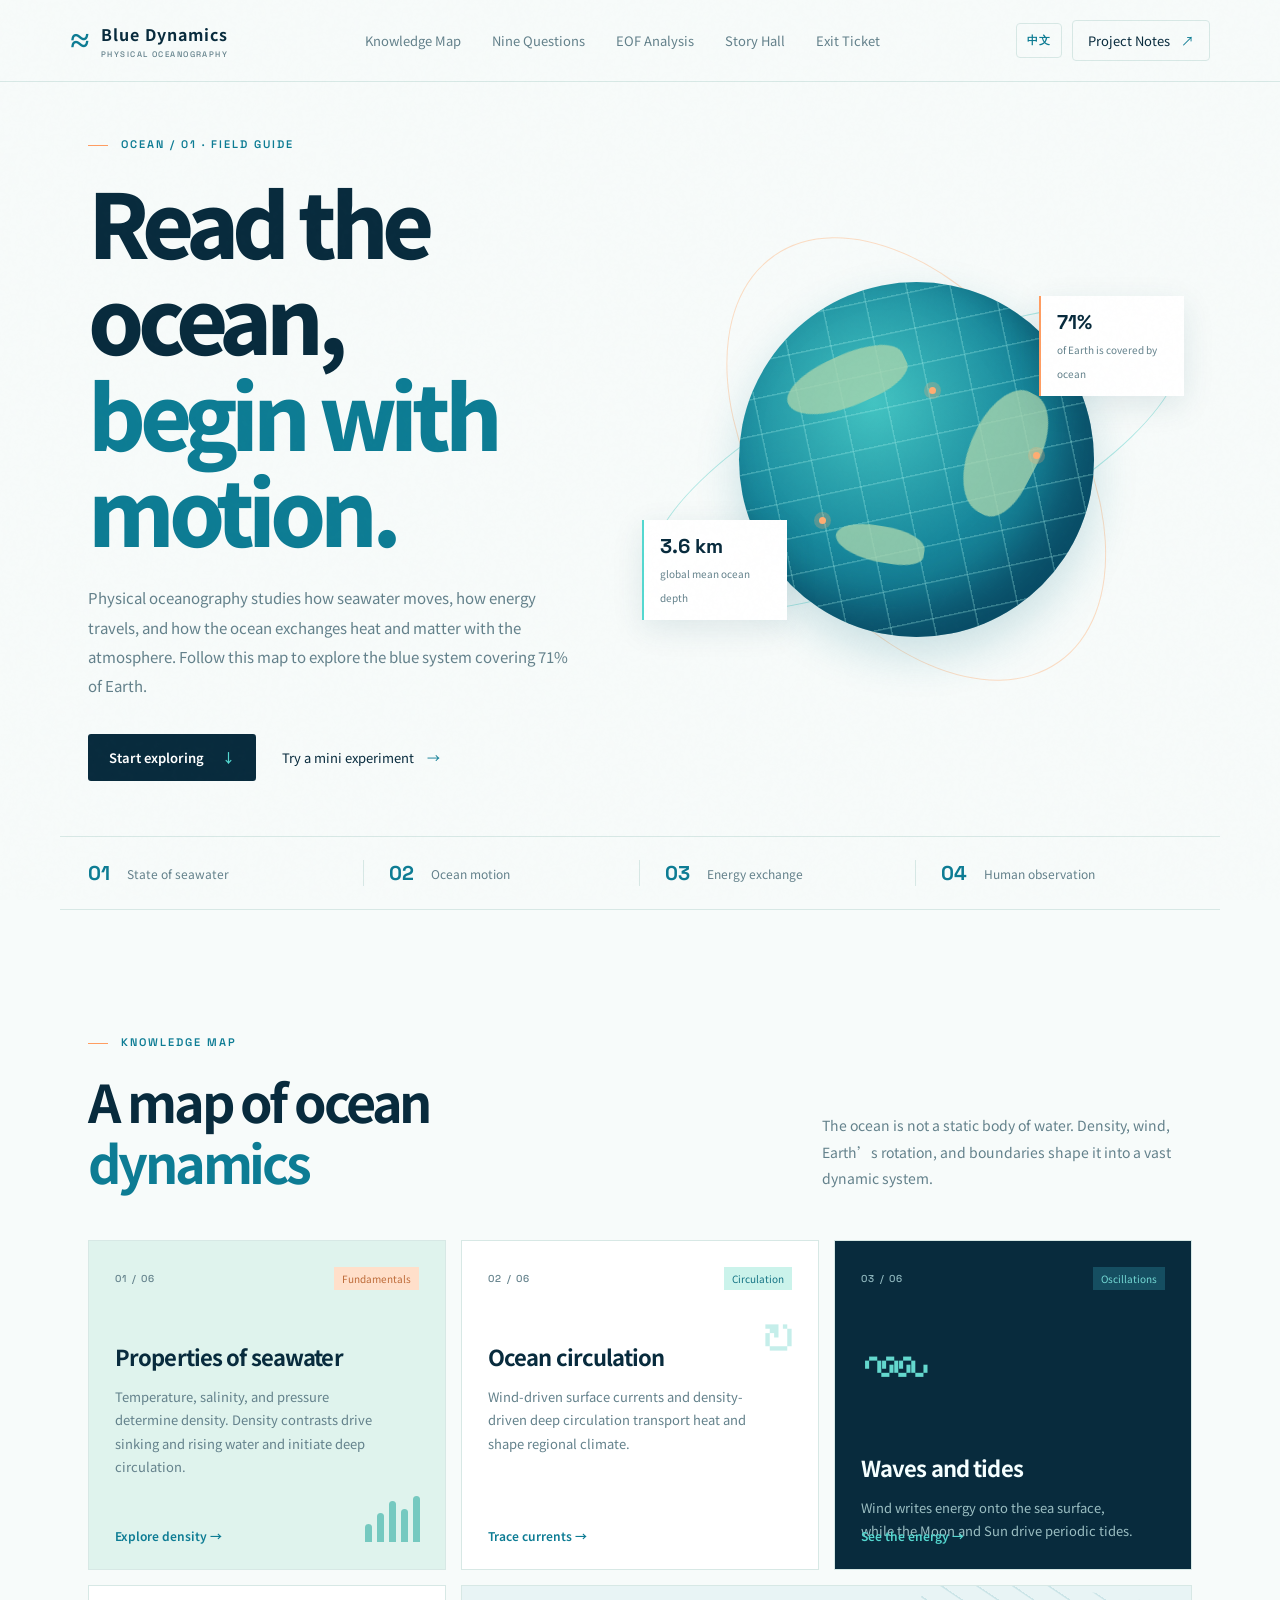
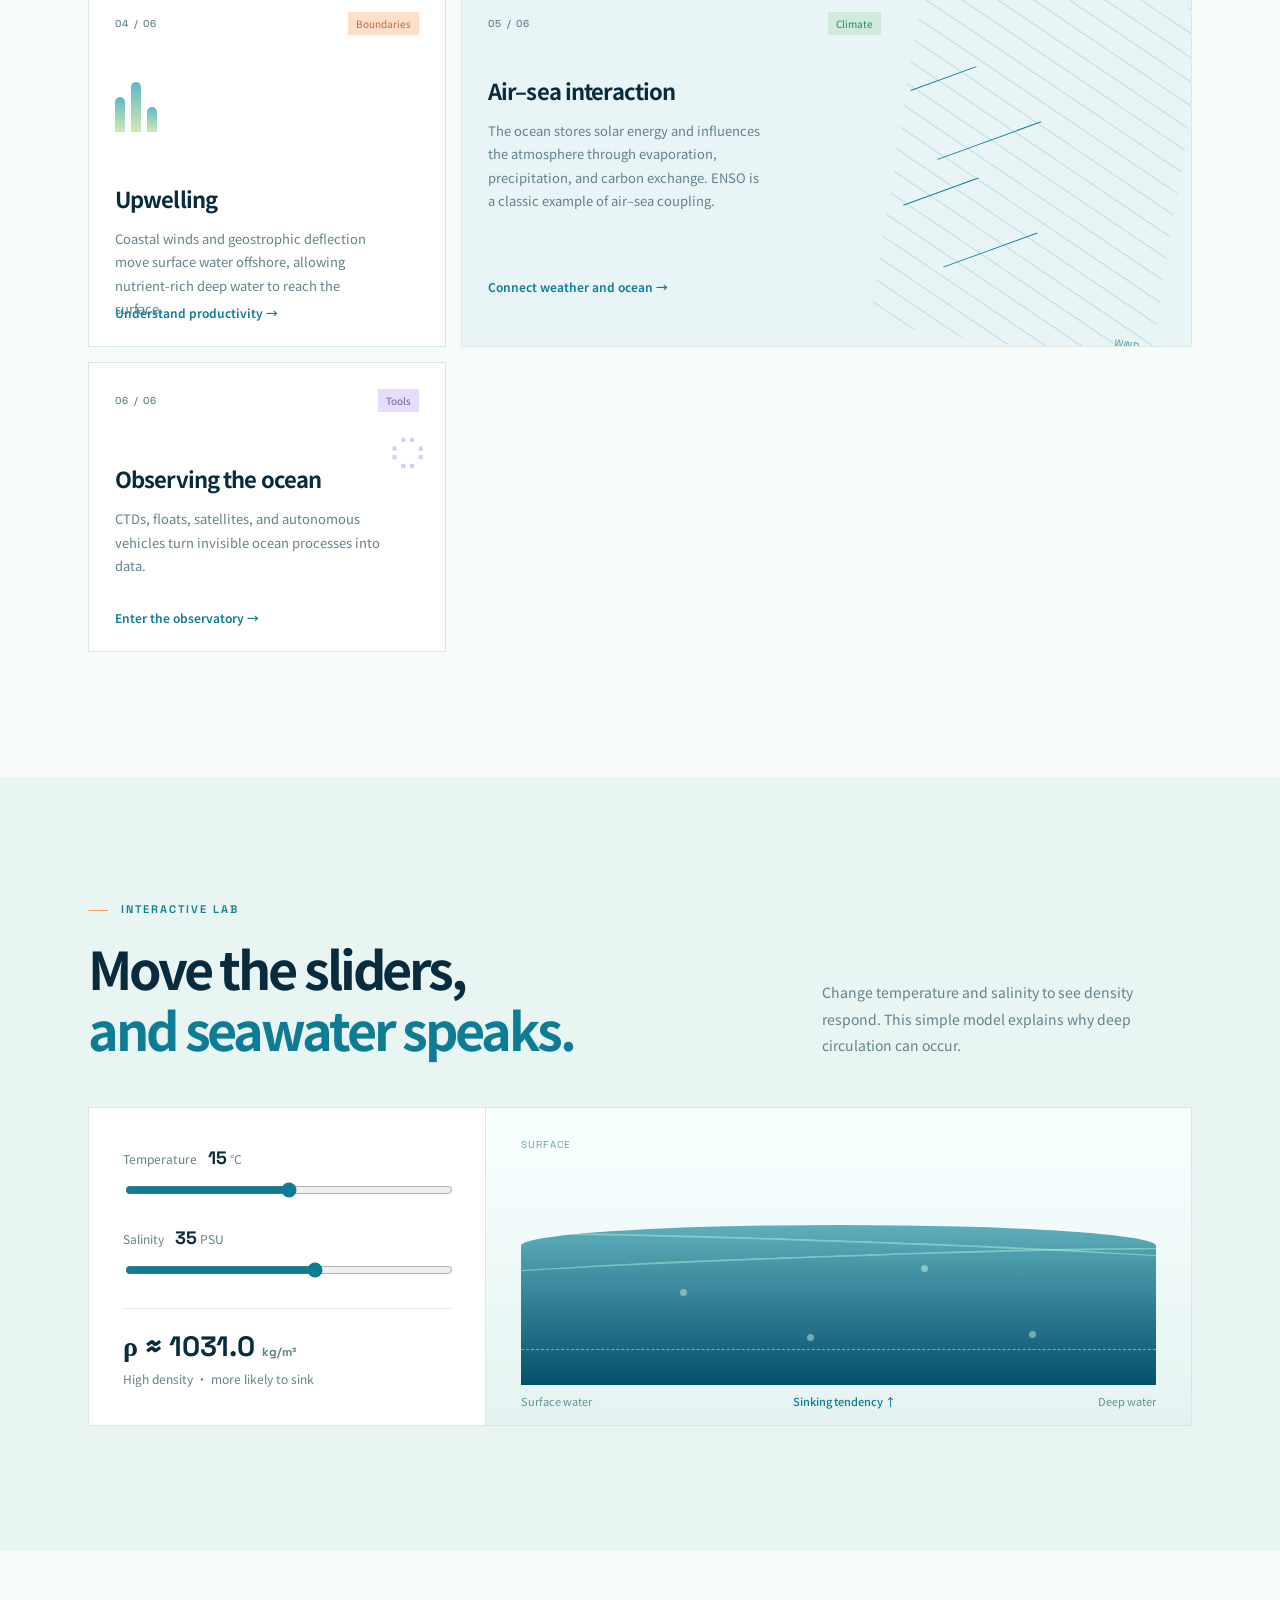
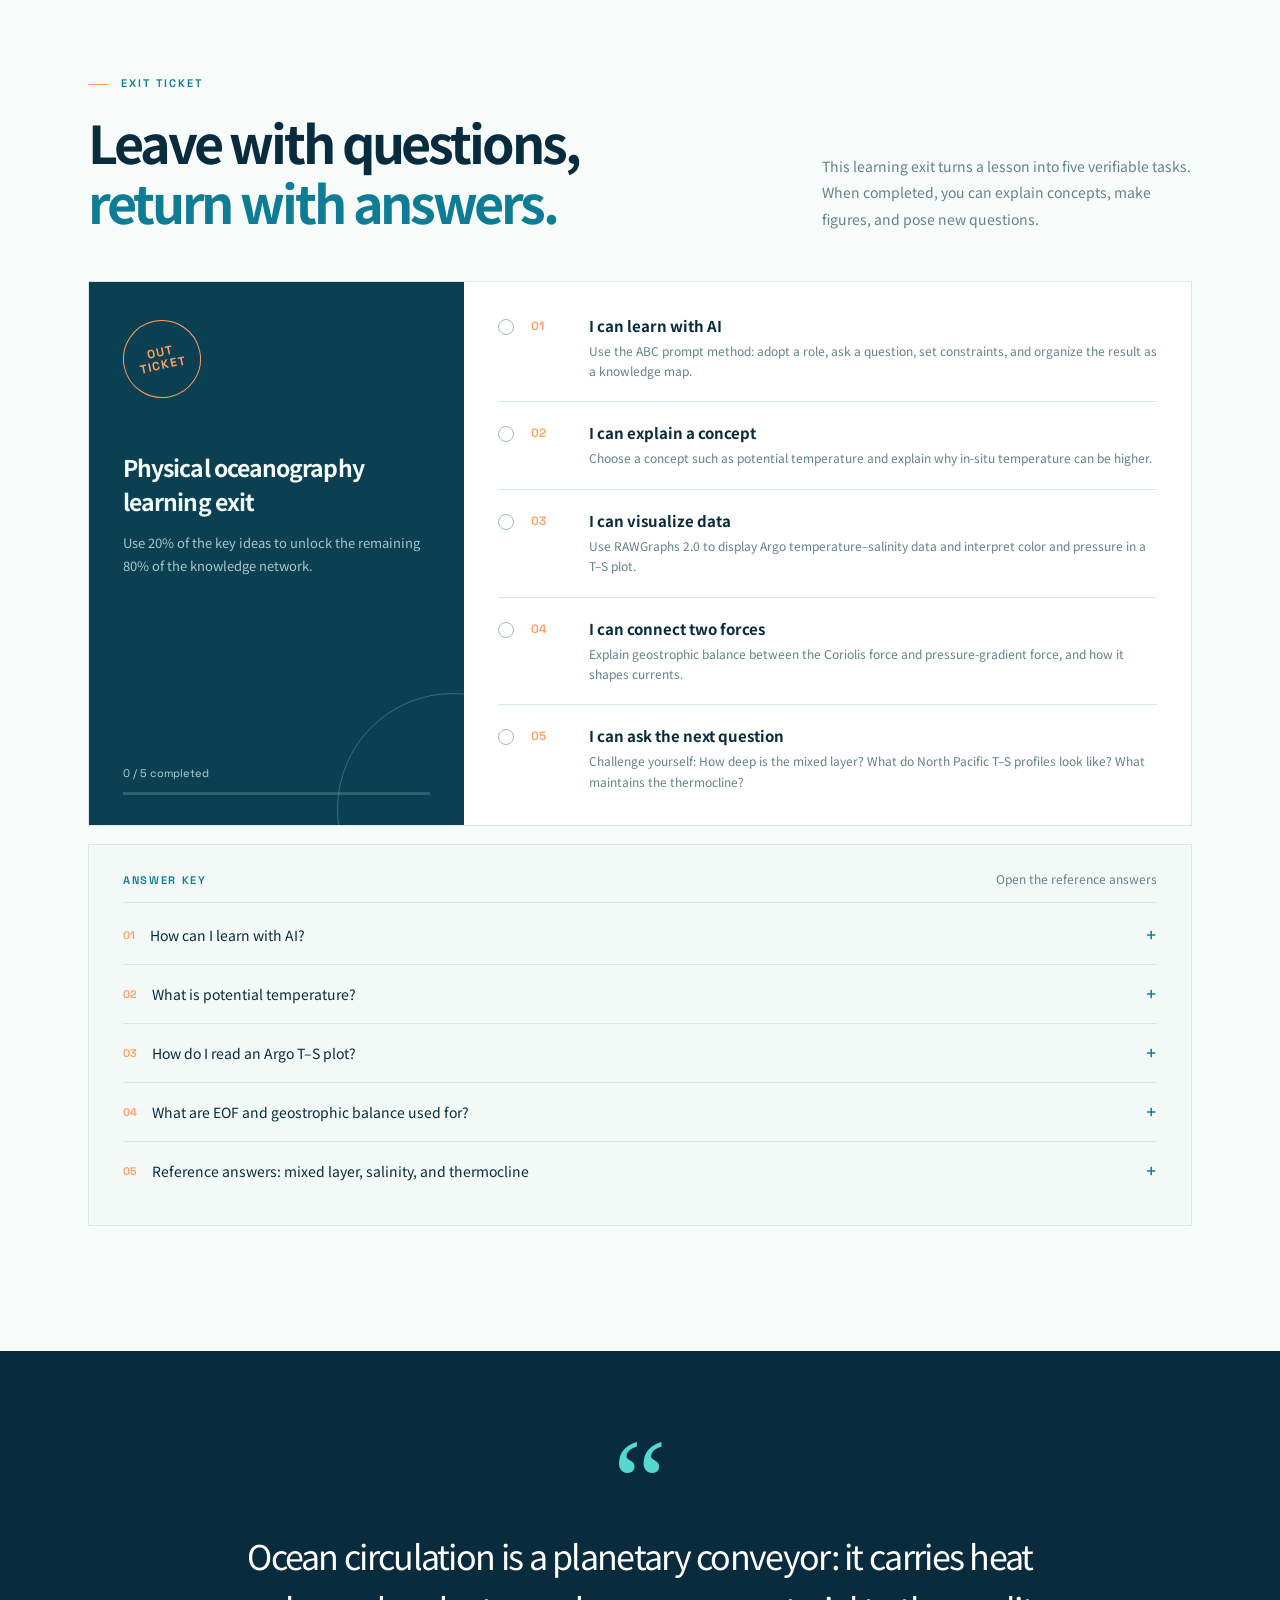
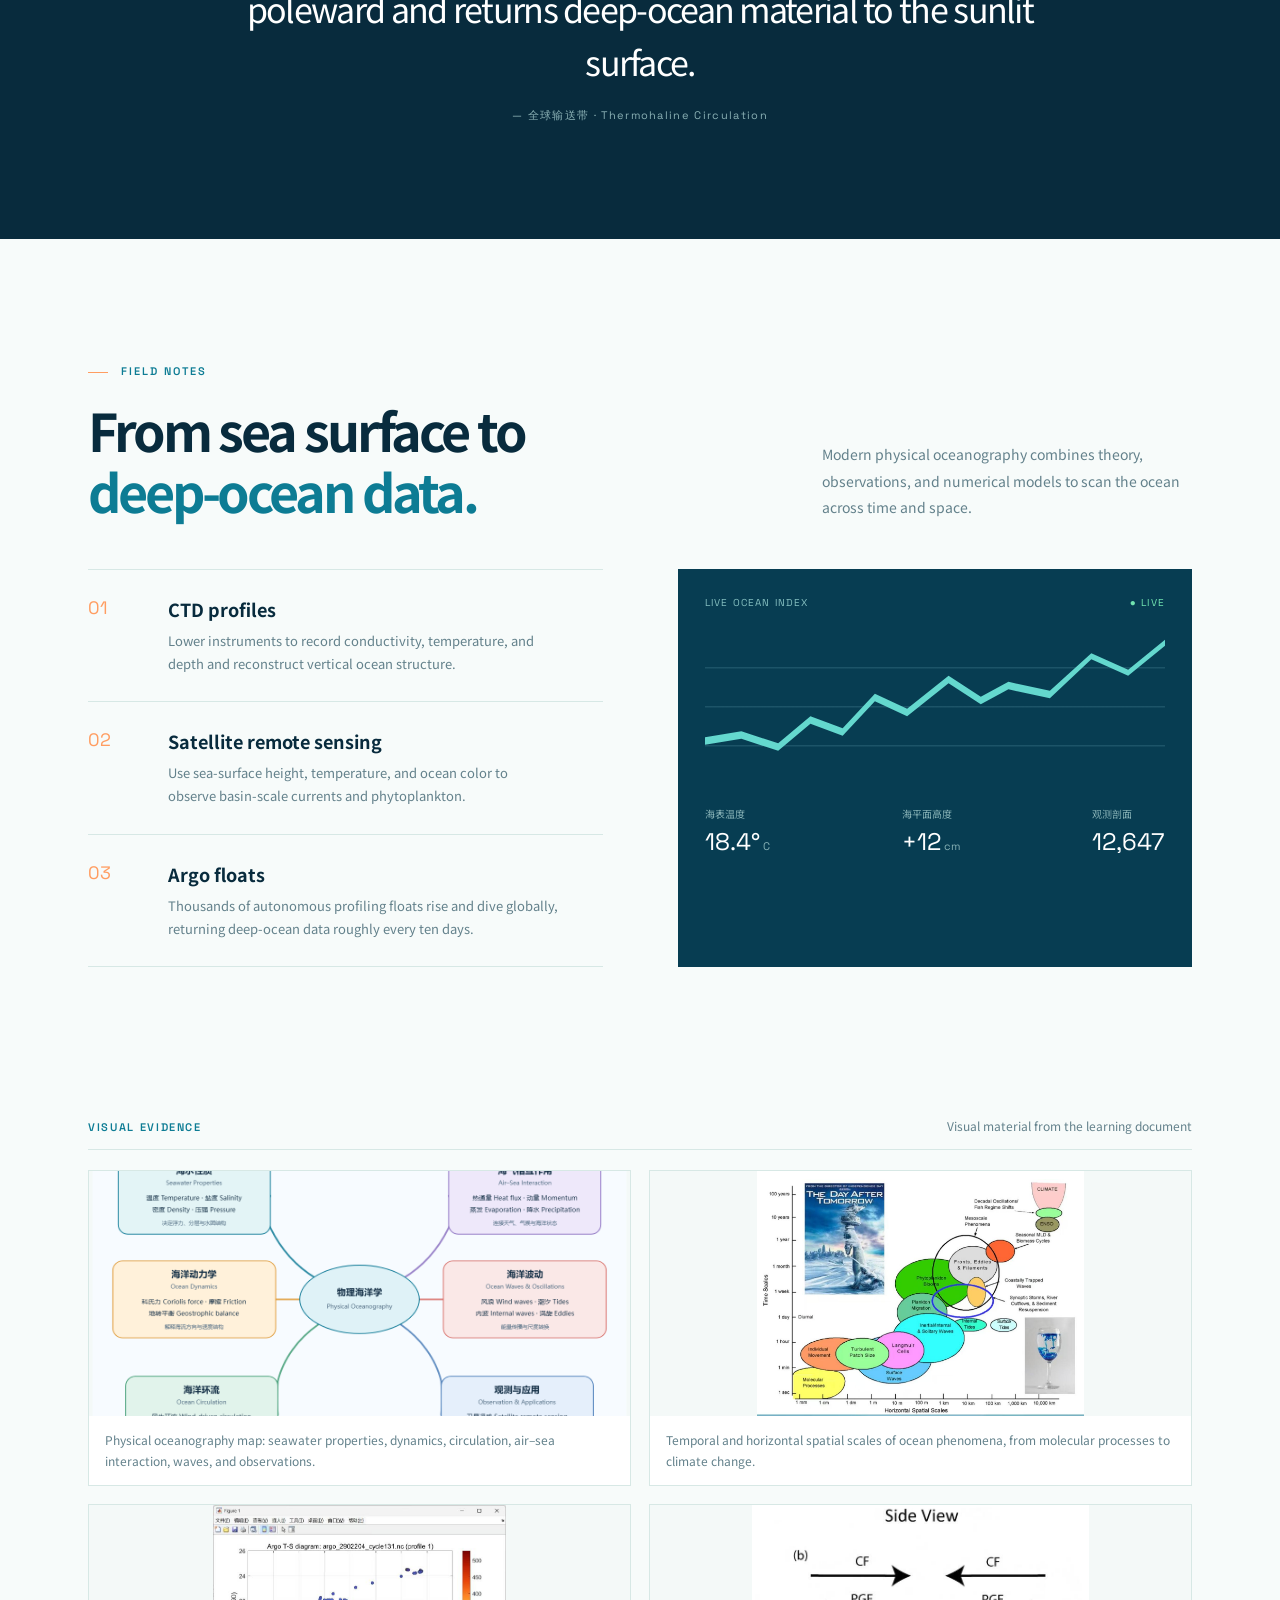
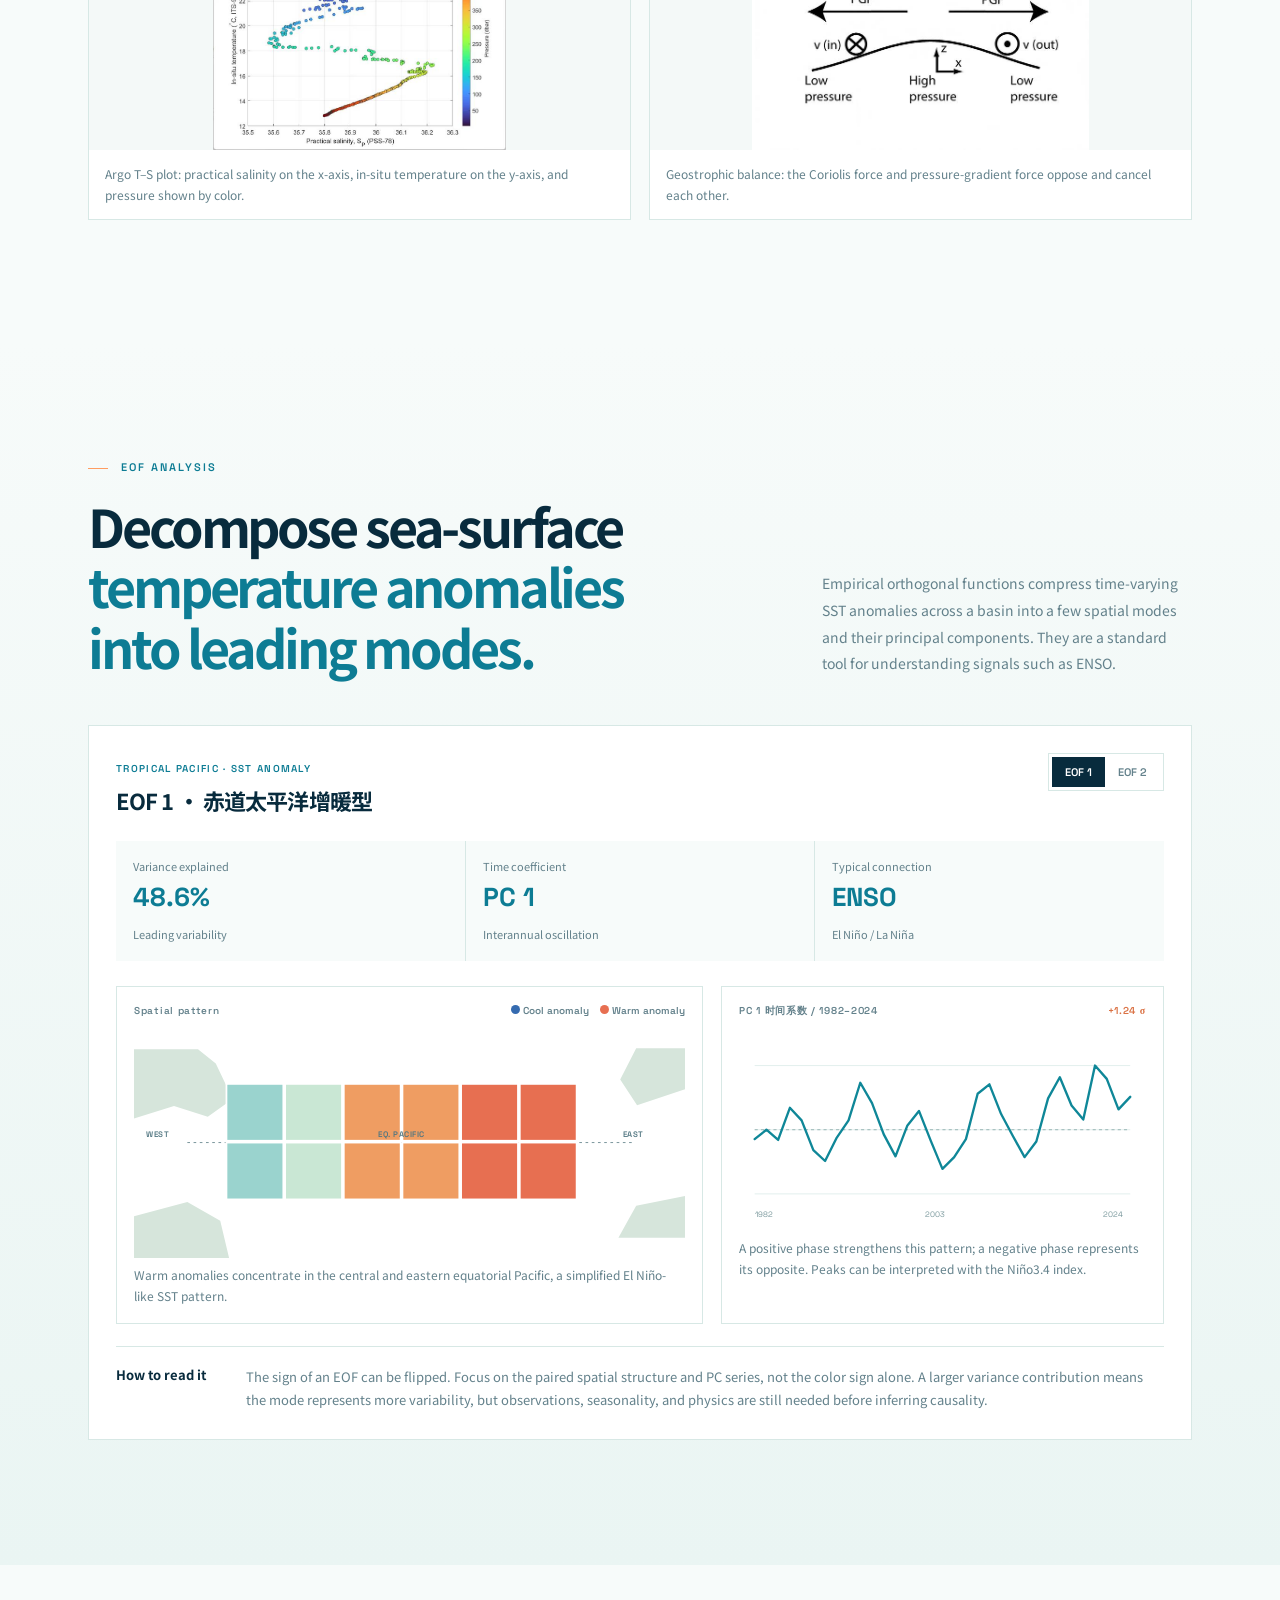
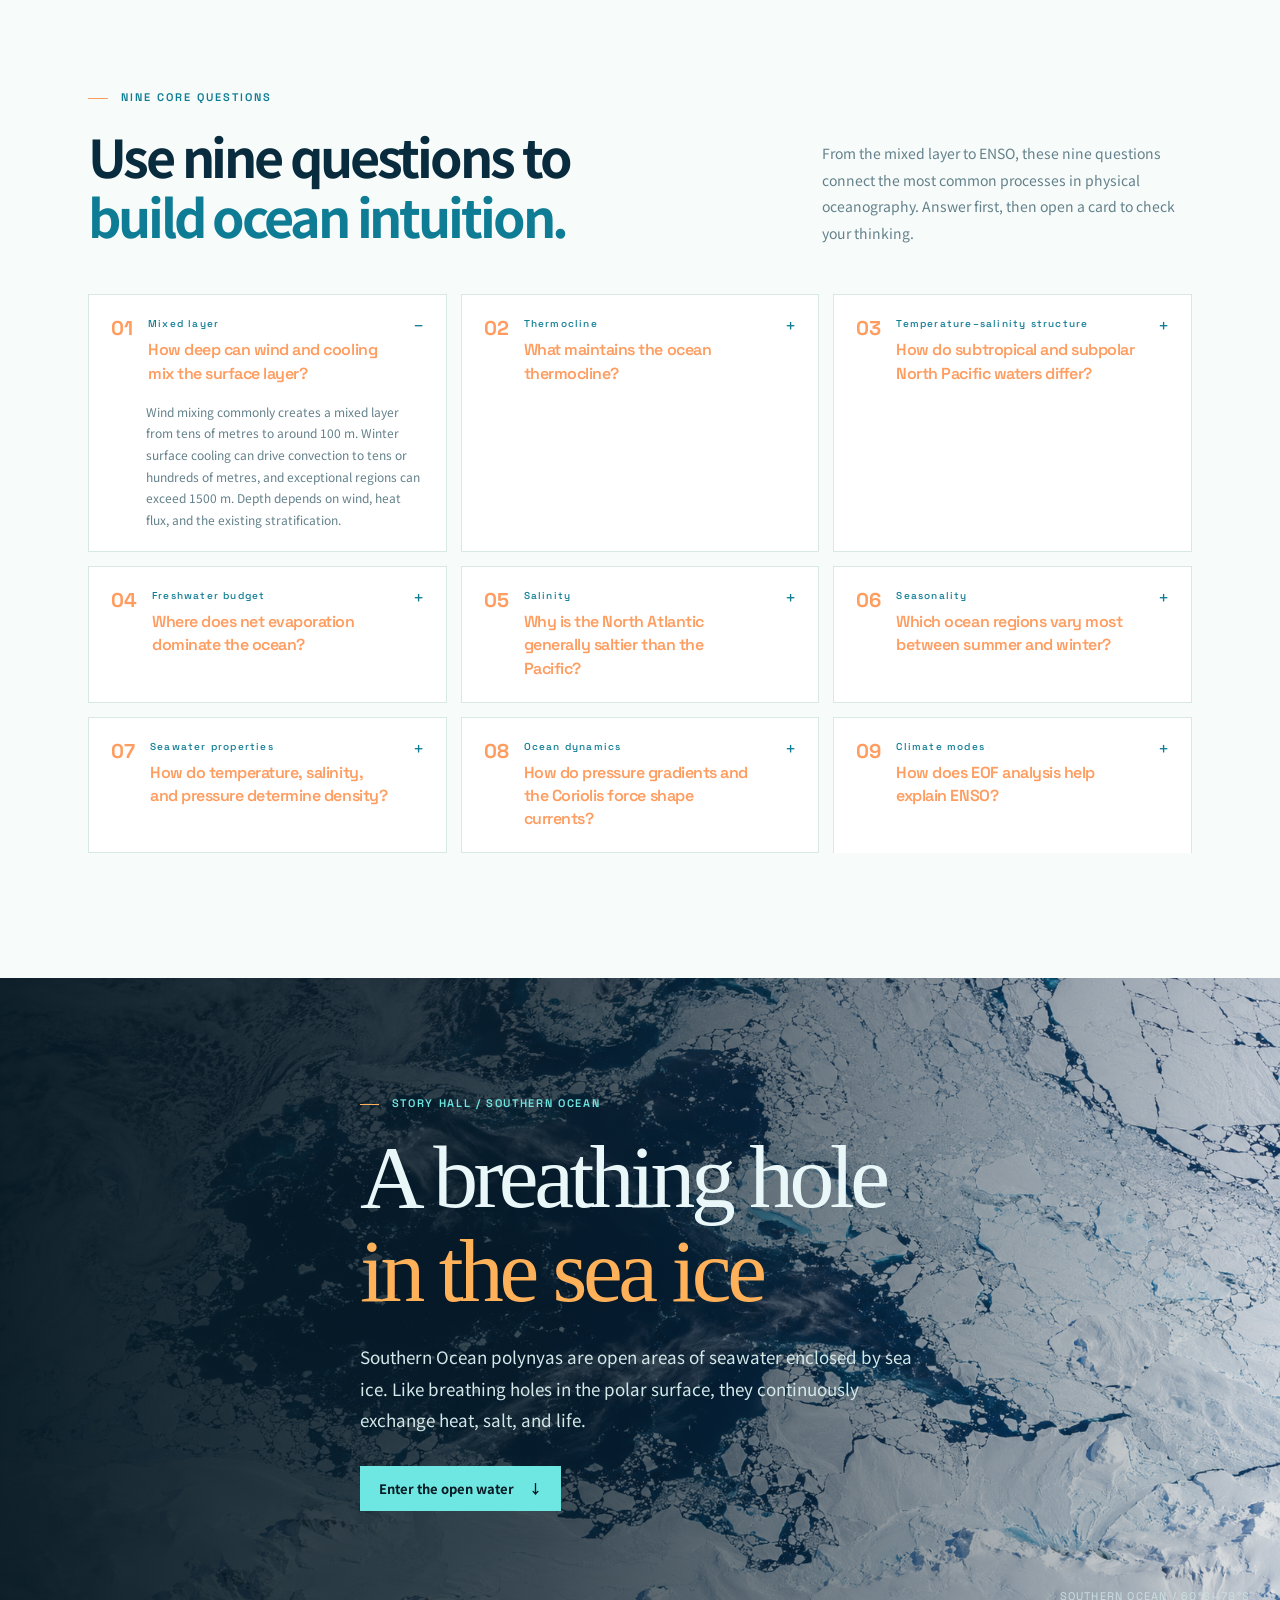
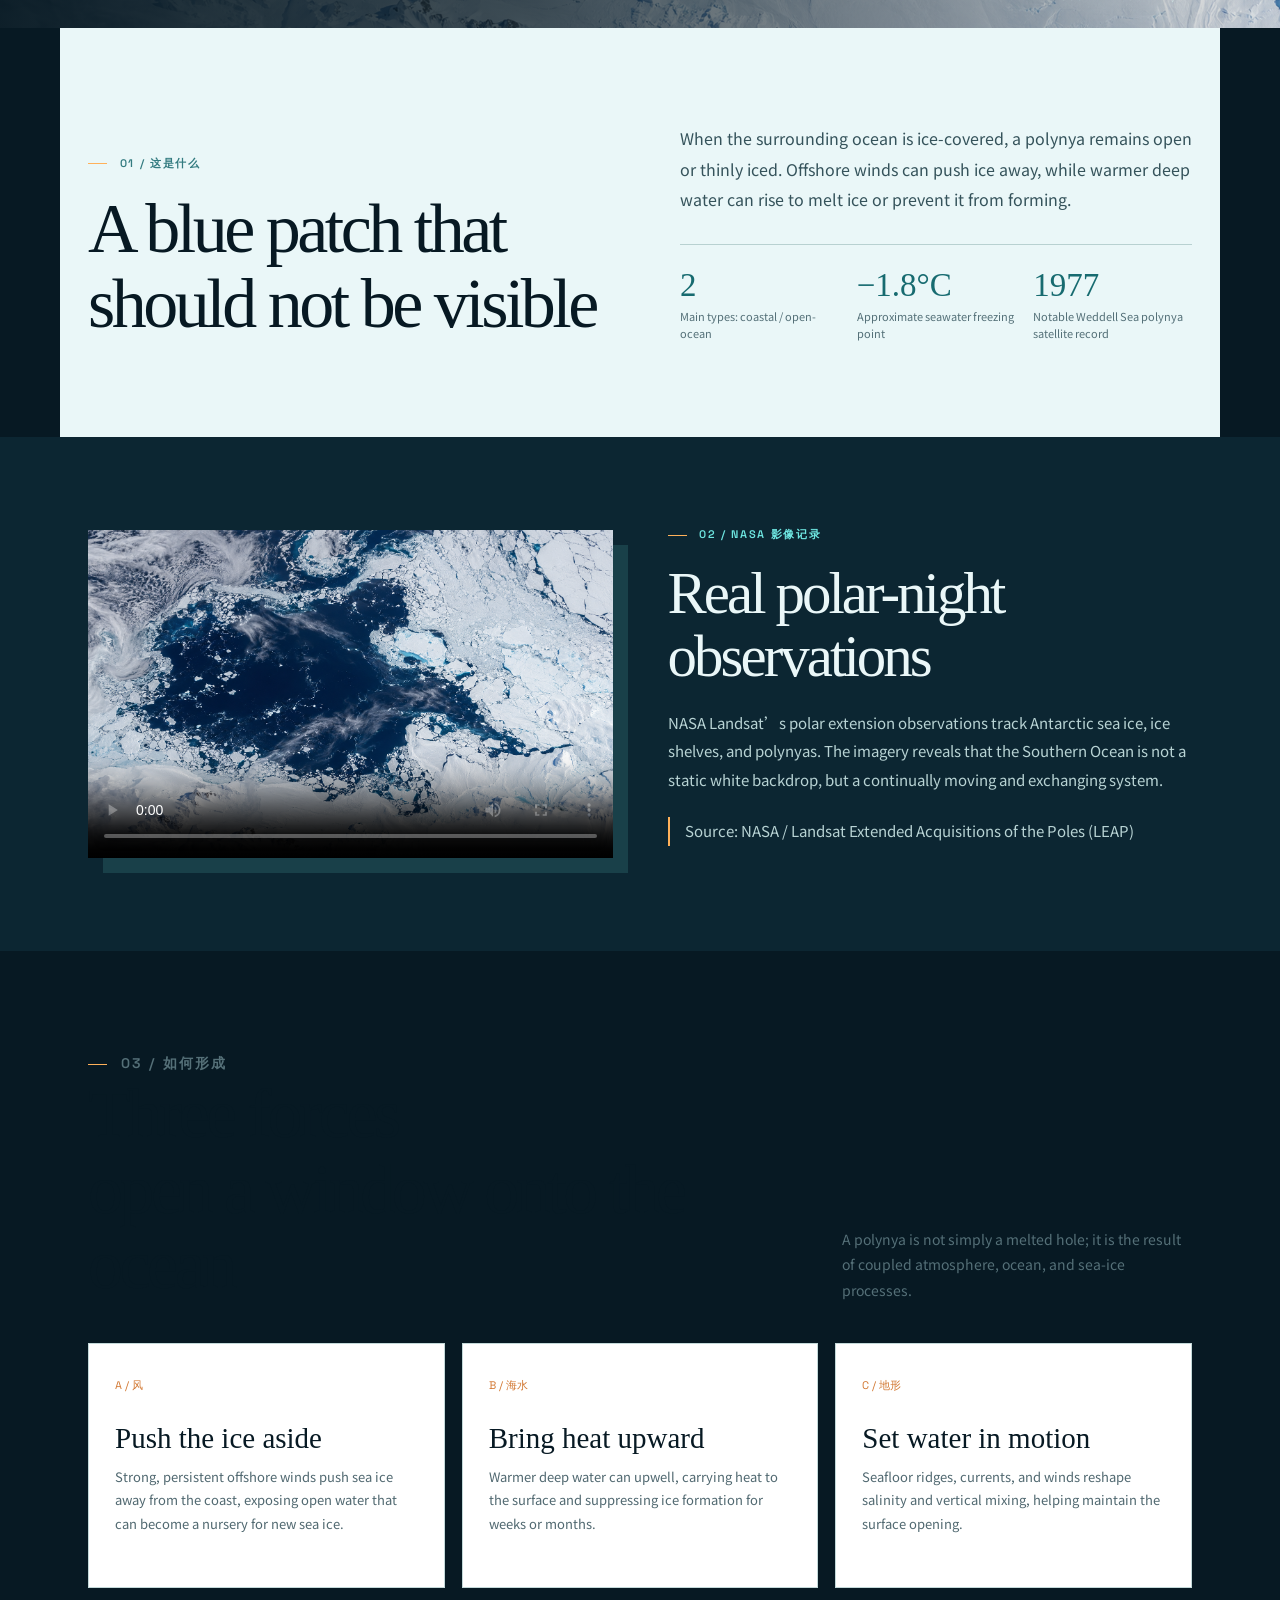
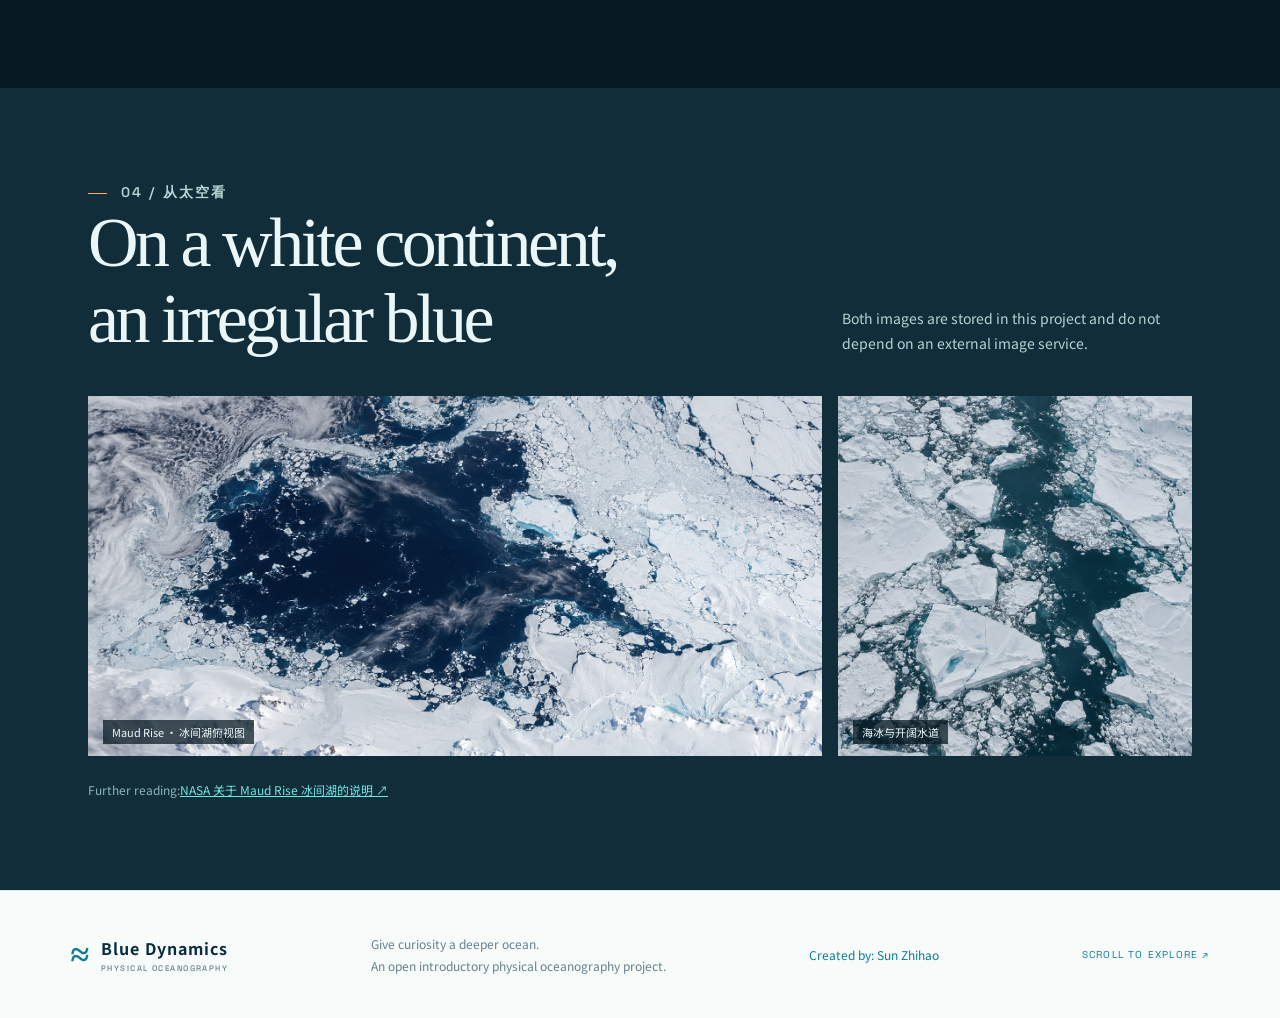
==== en.html @ 8e421db5 "Publish bilingual physical oceanography website" ====
<!doctype html>
<html lang="zh-CN">
<head>
  <meta charset="UTF-8" />
  <meta name="viewport" content="width=device-width, initial-scale=1.0" />
  <meta name="description" content="物理海洋学知识介绍：从海水性质到海洋环流、波浪、潮汐与海气相互作用。" />
  <title>蓝色动力学 · 物理海洋学入门</title>
  <link rel="preconnect" href="https://fonts.googleapis.com">
  <link rel="preconnect" href="https://fonts.gstatic.com" crossorigin>
  <link href="https://fonts.googleapis.com/css2?family=Noto+Sans+SC:wght@400;500;600;700;800&family=Space+Grotesk:wght@500;600;700&display=swap" rel="stylesheet">
  <link rel="stylesheet" href="styles.css" />
</head>
<body>
  <div class="noise"></div>
  <header class="topbar">
    <a class="brand" href="#top"><span class="brand-mark">≈</span><span>蓝色动力学<small>PHYSICAL OCEANOGRAPHY</small></span></a>
    <nav>
      <a href="#explore">知识地图</a><a href="#questions">九问</a><a href="#eof">EOF 分析</a><a href="#story">故事会</a><a href="#ticket">出门票</a>
    </nav>
    <div class="header-actions"><a class="language-switch" href="index.html" lang="zh-CN">中文</a><a class="github" href="README.md">Project Notes <span>↗</span></a></div>
  </header>

  <main id="top">
    <section class="hero section-wrap">
      <div class="hero-copy">
        <p class="eyebrow"><i></i> OCEAN / 01 · FIELD GUIDE</p>
        <h1>读懂海洋，<br><em>从运动开始。</em></h1>
        <p class="lede">物理海洋学研究海水如何运动、能量如何传递，以及海洋如何与大气交换热量与物质。沿着这张知识地图，认识覆盖地球 71% 的蓝色系统。</p>
        <div class="hero-actions"><a class="primary" href="#explore">开始探索 <span>↓</span></a><a class="text-link" href="#lab">先做一个小实验 <span>→</span></a></div>
      </div>
      <div class="hero-visual" aria-label="海洋环流示意图">
        <div class="orbital orbital-a"></div><div class="orbital orbital-b"></div>
        <div class="globe"><div class="globe-grid"></div><div class="continent c1"></div><div class="continent c2"></div><div class="continent c3"></div><span class="globe-dot d1"></span><span class="globe-dot d2"></span><span class="globe-dot d3"></span></div>
        <div class="float-note note-a"><b>71%</b><span>地球表面被海洋覆盖</span></div><div class="float-note note-b"><b>3.6 km</b><span>全球平均海深</span></div>
      </div>
    </section>

    <section class="stats section-wrap"><div><b>01</b><span>海水的状态</span></div><div><b>02</b><span>海洋的运动</span></div><div><b>03</b><span>能量的交换</span></div><div><b>04</b><span>人类的观测</span></div></section>

    <section id="explore" class="explore section-wrap">
      <div class="section-heading"><div><p class="eyebrow"><i></i> KNOWLEDGE MAP</p><h2>一张海洋的<br><em>动力学地图</em></h2></div><p>海洋不是静止的“水体”，而是一个被密度、风、地球自转和边界共同塑造的巨大动力系统。</p></div>
      <div class="topic-grid">
        <article class="topic-card featured"><div class="card-top"><span class="topic-no">01 / 06</span><span class="pill">基础</span></div><h3>海水的性质</h3><p>温度、盐度与压力共同决定海水密度。密度差异会让海水下沉或上升，形成深层环流的起点。</p><div class="density-bars"><span style="height:35%"></span><span style="height:58%"></span><span style="height:82%"></span><span style="height:65%"></span><span style="height:92%"></span></div><a href="#lab">认识密度 →</a></article>
        <article class="topic-card"><div class="card-top"><span class="topic-no">02 / 06</span><span class="pill blue">环流</span></div><div class="icon icon-current">↻</div><h3>海洋环流</h3><p>风驱动的表层环流与温盐驱动的深层环流，共同输送热量，调节区域气候。</p><a href="#currents">追踪洋流 →</a></article>
        <article class="topic-card dark"><div class="card-top"><span class="topic-no">03 / 06</span><span class="pill light">波动</span></div><div class="wave-mini">∿∿∿</div><h3>波浪与潮汐</h3><p>风把能量写入海面，月球和太阳则以引潮力驱动海水的周期涨落。</p><a href="#explore">看见能量 →</a></article>
        <article class="topic-card"><div class="card-top"><span class="topic-no">04 / 06</span><span class="pill orange">边界</span></div><div class="upwelling"><i></i><i></i><i></i></div><h3>上升流</h3><p>沿岸风与地转偏向力将表层水推离海岸，深层富营养盐海水因此补充到表层。</p><a href="#explore">理解生产力 →</a></article>
        <article class="topic-card wide"><div class="wide-copy"><div class="card-top"><span class="topic-no">05 / 06</span><span class="pill green">气候</span></div><h3>海气相互作用</h3><p>海洋吸收并储存大量太阳能，也通过蒸发、降水和碳交换影响大气。厄尔尼诺—南方涛动（ENSO）正是海气耦合的典型表现。</p><a href="#field">连接天气与海洋 →</a></div><div class="wind-map"><span></span><span></span><span></span><span></span><small>WIND</small></div></article>
        <article class="topic-card"><div class="card-top"><span class="topic-no">06 / 06</span><span class="pill purple">工具</span></div><div class="icon icon-float">◌</div><h3>观测海洋</h3><p>CTD、浮标、卫星与自主水下航行器，让我们把不可见的海洋过程变成数据。</p><a href="#field">进入观测站 →</a></article>
      </div>
    </section>

    <section id="lab" class="lab section-wrap"><div class="section-heading"><div><p class="eyebrow"><i></i> INTERACTIVE LAB</p><h2>动手调一调，<br><em>海水就会说话。</em></h2></div><p>改变温度和盐度，观察海水密度如何变化。一个简单模型，帮助你理解深层环流为什么会发生。</p></div>
      <div class="lab-card"><div class="controls"><label>温度 <output id="tempOut">15</output> °C<input id="temp" type="range" min="0" max="30" value="15"></label><label>盐度 <output id="saltOut">35</output> PSU<input id="salt" type="range" min="28" max="40" value="35"></label><div class="formula">ρ ≈ 1027 <span>kg/m³</span><small id="densityText">标准海水 · 中等密度</small></div></div><div class="tank"><div class="water-label">SURFACE</div><div class="water"><div class="particle p1"></div><div class="particle p2"></div><div class="particle p3"></div><div class="particle p4"></div><div class="density-line"></div></div><div class="tank-caption"><span>表层海水</span><b id="statusText">正在平衡</b><span>深层海水</span></div></div></div>
    </section>

    <section id="ticket" class="ticket section-wrap"><div class="section-heading"><div><p class="eyebrow"><i></i> EXIT TICKET</p><h2>带着问题出发，<br><em>带着答案回来。</em></h2></div><p>参考 Word 中的学习出口设计，把一次学习拆成可验证的五张“出门票”。完成后，你不仅记住概念，还能解释、作图并提出新的问题。</p></div><div class="ticket-layout"><div class="ticket-intro"><div class="ticket-stamp">OUT<br>TICKET</div><h3>物理海洋学学习出口</h3><p>用 20% 的关键概念，打开剩下 80% 的知识网络。</p><div class="progress-row"><span id="ticketProgress">0 / 5 已完成</span><div class="progress-track"><i id="ticketBar"></i></div></div></div><div class="ticket-list"><label class="ticket-item"><input type="checkbox"><span class="ticket-number">01</span><span><b>我会用 AI 学习</b><small>用 ABC 方法提问：带入角色、提出问题、给出限制，并把答案整理成知识图。</small></span></label><label class="ticket-item"><input type="checkbox"><span class="ticket-number">02</span><span><b>我能解释一个概念</b><small>从知识地图中选一个概念，例如位势温度，并说清“现场温度”为什么会偏高。</small></span></label><label class="ticket-item"><input type="checkbox"><span class="ticket-number">03</span><span><b>我能把数据画出来</b><small>尝试用 RAWGraphs 2.0 表达 Argo 温盐数据，读懂 T-S 图里的颜色与压力。</small></span></label><label class="ticket-item"><input type="checkbox"><span class="ticket-number">04</span><span><b>我能连接两个力</b><small>解释科氏力与压强梯度力如何达到地转平衡，以及它如何塑造海流。</small></span></label><label class="ticket-item"><input type="checkbox"><span class="ticket-number">05</span><span><b>我能提出下一个问题</b><small>挑战自己：混合层有多深？北太平洋的温盐剖面是什么样？什么维持着温跃层？</small></span></label></div></div><div class="answer-key"><div class="answer-heading"><span>ANSWER KEY</span><small>点击展开参考答案</small></div><details><summary><b>01</b> 如何用 AI 学习？</summary><p>可以用 ABC 方法：A 是带入角色，例如“你是一位物理海洋学老师”；B 是提出具体问题；C 是给出限制，例如要求用 HTML、Markdown 或 XMind 输出。先抓住约 20% 的核心概念，再用追问补齐剩余 80%，最后把知识点整理成网图。</p></details><details><summary><b>02</b> 什么是位势温度？</summary><p>深海海水被巨大压强压缩，压缩做功会转化为内能，因此现场测得的温度包含“真实冷热”和“压强造成的升温”。把水团移到统一参考压力后得到的温度就是位势温度；在约 4000 米深处，现场温度可能比位势温度高约 0.4–0.5°C。</p></details><details><summary><b>03</b> 如何读 Argo 温盐图？</summary><p>用 RAWGraphs 2.0 选择散点图：横轴放实用盐度，纵轴放现场温度，颜色映射压力或深度。沿着点的分布，可以观察水团的温盐特征和垂向变化；压力越大，通常代表观测位置越深。</p></details><details><summary><b>04</b> EOF 和地转平衡有什么用？</summary><p>EOF（经验正交函数）把高维海洋数据分解为少数几个主要空间模态及其时间系数，帮助我们提取最重要的变化。地转流中，水平压强梯度力与科氏力大致平衡：北半球流动时，流向右侧的科氏力与压强梯度力相互抵消，从而形成稳定的大尺度海流。</p></details><details><summary><b>05</b> 混合层、盐度与温跃层问题参考答案</summary><p>风搅拌通常形成数十米至约百米的混合层；冷却对流常达几十至数百米，特殊深对流区可超过 1500 米。副热带北太平洋表层温暖偏咸，有明显温跃层和中层盐度极小值；副极地表层较冷较淡，盐跃层明显。净蒸发主要在干燥副热带和强蒸发边缘海。北大西洋总体比北太平洋更咸，原因与淡水收支、跨盆地水汽输送、盐水北输和地中海高盐出流有关。温跃层由表层加热造成的稳定层结与风搅拌、冷却和上升流的竞争共同维持。</p></details></div></section>

    <section id="currents" class="quote-section"><div class="quote-mark">“</div><blockquote>海洋环流像一条行星尺度的传送带：它把热量从低纬度带向高纬度，也把深海中的物质带回光照充足的表层。</blockquote><p>— 全球输送带 · Thermohaline Circulation</p></section>

    <section id="field" class="field section-wrap"><div class="section-heading"><div><p class="eyebrow"><i></i> FIELD NOTES</p><h2>从海面到<br><em>深海数据。</em></h2></div><p>现代物理海洋学把理论、观测与数值模拟结合起来，在时间与空间尺度上“扫描”海洋。</p></div><div class="field-grid"><div class="timeline"><div class="time-item"><b>01</b><div><h3>CTD 剖面</h3><p>下放探头，连续记录电导率、温度与深度，重建海水的垂向结构。</p></div></div><div class="time-item"><b>02</b><div><h3>卫星遥感</h3><p>从海面高度、海表温度和海色，观测大尺度环流与浮游植物分布。</p></div></div><div class="time-item"><b>03</b><div><h3>Argo 浮标</h3><p>全球数千个剖面浮标在海洋中自主升沉，每十天把深度数据传回陆地。</p></div></div></div><div class="data-card"><div class="data-head"><span>LIVE OCEAN INDEX</span><span class="live-dot">● LIVE</span></div><div class="chart"><div class="chart-line"></div><div class="chart-grid"></div></div><div class="data-values"><div><small>海表温度</small><b>18.4°<small>C</small></b></div><div><small>海平面高度</small><b>+12<small>cm</small></b></div><div><small>观测剖面</small><b>12,647</b></div></div></div></div></section>
    <section class="doc-figures section-wrap"><div class="answer-heading"><span>VISUAL EVIDENCE</span><small>来自学习文档的图像资料</small></div><div class="figure-grid"><figure><img src="assets/physical-oceanography-map.png" alt="物理海洋学知识框架图"><figcaption>物理海洋学知识框架：海水性质、动力学、环流、海气相互作用、波动与观测。</figcaption></figure><figure><img src="assets/ocean-scales.jpeg" alt="海洋现象的时间尺度与水平空间尺度图"><figcaption>海洋现象的时间尺度与水平空间尺度，从分子过程到气候变化。</figcaption></figure><figure><img src="assets/argo-ts-diagram.png" alt="Argo 温盐图，颜色表示压力"><figcaption>Argo T-S 图：横轴为实用盐度，纵轴为现场温度，颜色表示压力。</figcaption></figure><figure><img src="assets/geostrophic-balance.jpeg" alt="科氏力与压强梯度力地转平衡示意图"><figcaption>地转平衡示意：科氏力与压强梯度力方向相反并相互抵消。</figcaption></figure></div></section>
    <section id="eof" class="eof section-wrap"><div class="section-heading"><div><p class="eyebrow"><i></i> EOF ANALYSIS</p><h2>把海温异常，<br><em>分解成主导模态。</em></h2></div><p>经验正交函数（EOF）将一整片海域随时间变化的海表温度异常，压缩为少数空间模态和对应的时间系数（PC）。它是理解 ENSO 等气候信号的常用工具。</p></div><div class="eof-dashboard" data-mode="1"><div class="eof-toolbar"><div><span class="mini-label">TROPICAL PACIFIC · SST ANOMALY</span><h3 id="eofModeLabel">EOF 1 · 赤道太平洋增暖型</h3></div><div class="mode-switch" role="group" aria-label="选择 EOF 模态"><button class="eof-tab active" data-mode="1">EOF 1</button><button class="eof-tab" data-mode="2">EOF 2</button></div></div><div class="eof-kpis"><div><small>方差贡献</small><b id="eofVariance">48.6%</b><span>主导变化</span></div><div><small>对应时间系数</small><b id="eofPc">PC 1</b><span>年际振荡</span></div><div><small>典型联系</small><b id="eofSignal">ENSO</b><span>El Niño / La Niña</span></div></div><div class="eof-plots"><div class="eof-map"><div class="plot-head"><span>空间模态 / Spatial pattern</span><span class="legend"><i></i>冷异常 <i></i>暖异常</span></div><svg viewBox="0 0 620 260" role="img" aria-label="热带太平洋海表温度异常 EOF 空间模态示意图"><path class="land" d="M0 25H72l20 16 19 40-28 20L45 89 0 103zM620 24h-55l-18 35 19 29 54-18zM0 213l60-16 37 21 10 42H0zM620 190l-55 11-20 36h75z"/><path class="equator" d="M60 130H560"/><g class="cells"><rect x="104" y="64" width="64" height="64"/><rect x="170" y="64" width="64" height="64"/><rect x="236" y="64" width="64" height="64"/><rect x="302" y="64" width="64" height="64"/><rect x="368" y="64" width="64" height="64"/><rect x="434" y="64" width="64" height="64"/><rect x="104" y="130" width="64" height="64"/><rect x="170" y="130" width="64" height="64"/><rect x="236" y="130" width="64" height="64"/><rect x="302" y="130" width="64" height="64"/><rect x="368" y="130" width="64" height="64"/><rect x="434" y="130" width="64" height="64"/></g><text x="275" y="124">EQ. PACIFIC</text><text x="14" y="124">WEST</text><text x="550" y="124">EAST</text></svg><p id="eofMapCaption">暖异常集中在中东部赤道太平洋，可作为 El Niño 型海温变化的简化示意。</p></div><div class="eof-pc"><div class="plot-head"><span id="pcTitle">PC 1 时间系数 / 1982–2024</span><span class="pc-current" id="pcCurrent">+1.24 σ</span></div><svg viewBox="0 0 520 260" role="img" aria-label="EOF 主成分时间序列示意图"><path class="gridline" d="M20 48H500M20 130H500M20 212H500"/><path class="zero" d="M20 130H500"/><path class="pc-line" id="pcLine" d="M20 142 L35 130 50 143 65 102 80 118 95 156 110 170 125 140 140 118 155 70 170 96 185 136 200 164 215 125 230 106 245 144 260 180 275 165 290 142 305 84 320 72 335 110 350 138 365 165 380 145 395 90 410 63 425 99 440 117 455 48 470 65 485 104 500 88"/><text x="20" y="241">1982</text><text x="238" y="241">2003</text><text x="465" y="241">2024</text></svg><p id="pcCaption">正位相代表该空间型增强；负位相表示其反相状态。峰值年份可与 Niño3.4 指数一起解读。</p></div></div><div class="eof-insight"><b>如何解读</b><p>EOF 的符号可以整体翻转，重点不在正负颜色本身，而在空间结构与 PC 时间序列是否成对出现。方差贡献越高，说明该模态越能代表研究海域的主要变化；但仍应结合观测、季节性和物理过程，避免把统计模态直接等同于因果机制。</p></div></div></section>
    <section id="questions" class="questions section-wrap"><div class="section-heading"><div><p class="eyebrow"><i></i> NINE CORE QUESTIONS</p><h2>用九个问题，<br><em>建立海洋直觉。</em></h2></div><p>从混合层到 ENSO，这九个问题串起物理海洋学最常见的过程。先自己作答，再展开卡片核对思路。</p></div><div class="question-grid"><details class="question-card" open><summary><span class="question-no">01</span><span><em>混合层</em><b>风和冷却能把混合层搅多深？</b></span></summary><p>风搅拌常形成数十米到约百米的混合层；冬季表面冷却引起的对流可达数十至数百米，少数强深对流区可超过 1500 米。深度取决于风、热通量和原有层结。</p></details><details class="question-card"><summary><span class="question-no">02</span><span><em>温跃层</em><b>是什么维持着海洋温跃层？</b></span></summary><p>季节温跃层来自表层加热造成的稳定层结，与风搅拌和冷却对流相互竞争；永久温跃层还受向下热扩散、上升流、下沉和通风过程共同控制。</p></details><details class="question-card"><summary><span class="question-no">03</span><span><em>温盐结构</em><b>北太平洋副热带与副极地有什么不同？</b></span></summary><p>副热带表层通常温暖偏咸，永久温跃层明显，中层常有盐度极小值；副极地表层较冷较淡，盐跃层更强，夏季常可保留冬季冷水形成温度极小。</p></details><details class="question-card"><summary><span class="question-no">04</span><span><em>淡水收支</em><b>海洋净蒸发主要发生在哪里？</b></span></summary><p>净蒸发（E &gt; P）主要出现在南北半球干燥副热带和地中海、红海等强蒸发边缘海；赤道雨带与很多高纬海区则以净降水为主。</p></details><details class="question-card"><summary><span class="question-no">05</span><span><em>盐度</em><b>为什么北大西洋总体比太平洋更咸？</b></span></summary><p>关键是淡水收支与跨盆地输送不同。部分大西洋蒸发水汽被大气输送到太平洋，大西洋环流又将副热带咸水向北输送，地中海高盐出流也会影响中层。</p></details><details class="question-card"><summary><span class="question-no">06</span><span><em>季节性</em><b>哪些海域的夏冬差异最大？</b></span></summary><p>若看海表温度，中纬度年内变化通常较强，热带暖池和接近冰点的水域较弱。若看混合层深度，冬季冷却强、层结弱的海域变化则最明显。</p></details><details class="question-card"><summary><span class="question-no">07</span><span><em>海水性质</em><b>温度、盐度和压强怎样决定密度？</b></span></summary><p>海水越冷、越咸，密度通常越高；压强增大也会压缩海水并提高密度。位势温度把水团带回共同参考压力，剥离压缩造成的额外升温，便于比较真实热状态。</p></details><details class="question-card"><summary><span class="question-no">08</span><span><em>海洋动力</em><b>压强梯度力与科氏力如何塑造海流？</b></span></summary><p>大尺度、低摩擦海洋中，水平压强梯度力推动水流，科氏力使其偏转，二者接近平衡时形成地转流。北半球流向右偏，南半球流向左偏。</p></details><details class="question-card"><summary><span class="question-no">09</span><span><em>气候模态</em><b>EOF 怎样帮助理解 ENSO？</b></span></summary><p>EOF 将热带太平洋海温异常拆成少数空间型与时间系数。第一模态常表现为赤道太平洋的大范围同相海温变化，可与 Niño3.4 指数配合，用于追踪 ENSO 的强弱和演变。</p></details></div></section>
    <section id="story" class="story"><div class="story-hero"><div class="story-wrap"><p class="story-kicker"><i></i> STORY HALL / SOUTHERN OCEAN</p><h2>海冰之中的<br><em>呼吸孔</em></h2><p>南大洋的冰间湖，是被海冰围住的一块开阔海水。它们像极地表面的“呼吸孔”，持续交换热量、盐分与生命。</p><a href="#story-explain" class="story-button">进入这片开阔水域 <span>↓</span></a></div><span class="story-coord">SOUTHERN OCEAN / 60°S—78°S</span></div><div id="story-explain" class="story-intro story-wrap"><div><p class="story-kicker"><i></i> 01 / 这是什么</p><h3>一块不该<br>被看见的蓝</h3></div><div class="story-copy"><p>当周围海面被冰封，冰间湖（polynya）却保持开阔或薄冰状态。它可能由离岸风将海冰推开，也可能由深层较暖海水上涌，融化或阻止表面结冰。</p><div class="story-stats"><div><b>2</b><span>主要类型：沿岸型 / 海洋型</span></div><div><b>−1.8°C</b><span>海水开始结冰的近似温度</span></div><div><b>1977</b><span>著名威德尔海冰间湖卫星记录</span></div></div></div></div><div class="story-dark"><div class="story-wrap story-media"><div class="story-video"><video controls preload="metadata" poster="assets/southern-ocean-polynya.png"><source src="https://landsat.gsfc.nasa.gov/wp-content/uploads/2024/04/LEAP_Antarctica.mp4" type="video/mp4">你的浏览器不支持视频播放。</video></div><div><p class="story-kicker"><i></i> 02 / NASA 影像记录</p><h3>真实的极夜观测影像</h3><p>NASA Landsat 通过极地扩展观测持续记录南极海冰、冰架与冰间湖。影像让我们看到，南大洋并非静止的白色背景，而是不断运动和交换的系统。</p><p class="story-note">来源：NASA / Landsat Extended Acquisitions of the Poles（LEAP）</p></div></div></div><div class="story-mechanism story-wrap"><div class="story-section-head"><div><p class="story-kicker"><i></i> 03 / 如何形成</p><h3>三股力量，<br>打开一扇海洋的窗</h3></div><p>冰间湖不是“融化的漏洞”，而是大气、海洋与海冰共同作用的结果。</p></div><div class="story-cards"><article><span>A / 风</span><h4>把冰推开</h4><p>强劲而持续的离岸风将海冰吹离海岸，露出开阔水带；这里也常成为新海冰的“育苗床”。</p></article><article><span>B / 海水</span><h4>把热带上来</h4><p>深层较暖海水上涌，把热量带到表面，抑制结冰，形成可持续数周甚至数月的开阔海面。</p></article><article><span>C / 地形</span><h4>让水旋起来</h4><p>海底山脊、洋流与风共同改变盐分分布和垂向混合，维持海面的“空洞”。</p></article></div></div><div class="story-gallery"><div class="story-wrap"><div class="story-section-head"><div><p class="story-kicker"><i></i> 04 / 从太空看</p><h3>白色大陆上<br>不规则的蓝</h3></div><p>两张图像均已随项目保存，不依赖外部图片服务。</p></div><div class="story-gallery-grid"><figure class="story-large"><img src="assets/southern-ocean-polynya.png" alt="南大洋冰间湖卫星风格俯视图"><figcaption>Maud Rise · 冰间湖俯视图</figcaption></figure><figure><img src="assets/southern-ocean-sea-ice.png" alt="南极海冰与开阔水道"><figcaption>海冰与开阔水道</figcaption></figure></div><p class="story-source">延伸阅读：<a href="https://science.nasa.gov/earth/earth-observatory/deciphering-the-maud-rise-polynya-145069/" target="_blank" rel="noreferrer">NASA 关于 Maud Rise 冰间湖的说明 ↗</a></p></div></div></section>
  </main>
  <footer><div class="brand"><span class="brand-mark">≈</span><span>蓝色动力学<small>PHYSICAL OCEANOGRAPHY</small></span></div><p>给好奇心一片更深的海。<br>一个开放的物理海洋学入门项目。</p><p class="credit">制作成员：孙智豪</p><span class="footer-end">SCROLL TO EXPLORE ↗</span></footer>
  <script src="app.js"></script>
  <script src="en.js"></script>
</body>
</html>
---- styles.css ----
:root{--ink:#082b3d;--muted:#63818b;--blue:#0d7c94;--cyan:#54d8d0;--cream:#eef8f5;--orange:#ff9d61;--line:#d7e8e5}*{box-sizing:border-box}html{scroll-behavior:smooth}body{margin:0;background:#f7fbfa;color:var(--ink);font-family:'Noto Sans SC',sans-serif;overflow-x:hidden}.noise{pointer-events:none;position:fixed;inset:0;opacity:.035;z-index:10;background-image:url("data:image/svg+xml,%3Csvg viewBox='0 0 160 160' xmlns='http://www.w3.org/2000/svg'%3E%3Cfilter id='n'%3E%3CfeTurbulence type='fractalNoise' baseFrequency='.9' numOctaves='3' stitchTiles='stitch'/%3E%3C/filter%3E%3Crect width='100%25' height='100%25' filter='url(%23n)' opacity='.35'/%3E%3C/svg%3E")}.topbar{height:82px;padding:0 5.5vw;display:flex;align-items:center;justify-content:space-between;border-bottom:1px solid var(--line);background:#f7fbfae8;backdrop-filter:blur(14px);position:sticky;top:0;z-index:9}.brand{display:flex;gap:11px;align-items:center;text-decoration:none;color:var(--ink);font-weight:700;letter-spacing:.06em}.brand-mark{font:700 34px Georgia;color:var(--blue);line-height:1}.brand small{display:block;font:500 8px 'Space Grotesk';letter-spacing:.18em;color:var(--muted);margin-top:3px}.topbar nav{display:flex;gap:31px}.topbar nav a,.github{font-size:13px;color:var(--muted);text-decoration:none}.topbar nav a:hover,.text-link:hover{color:var(--blue)}.github{border:1px solid var(--line);padding:10px 15px;border-radius:4px;color:var(--ink)}.github span{color:var(--blue);margin-left:8px}.section-wrap{max-width:1160px;margin:auto;padding-left:28px;padding-right:28px}.hero{min-height:600px;display:grid;grid-template-columns:1fr 1fr;align-items:center;padding-top:55px;padding-bottom:55px}.eyebrow{font:600 11px 'Space Grotesk';letter-spacing:.18em;color:var(--blue);margin:0 0 22px}.eyebrow i{display:inline-block;width:20px;height:1px;background:var(--orange);vertical-align:middle;margin-right:8px}.hero h1{font-size:clamp(52px,7vw,89px);line-height:1.08;letter-spacing:-.07em;margin:0 0 26px;font-weight:800}.hero h1 em,h2 em{font-style:normal;color:var(--blue)}.lede{color:var(--muted);line-height:1.95;max-width:485px;font-size:15px}.hero-actions{display:flex;align-items:center;gap:26px;margin-top:34px}.primary{color:white;background:var(--ink);text-decoration:none;padding:14px 21px;border-radius:3px;font-weight:600;font-size:13px}.primary span{color:var(--cyan);padding-left:15px}.text-link{color:var(--ink);font-size:13px;text-decoration:none}.text-link span{color:var(--blue);padding-left:10px}.hero-visual{height:470px;position:relative;display:grid;place-items:center}.globe{width:min(30vw,355px);height:min(30vw,355px);min-width:260px;min-height:260px;border-radius:50%;background:radial-gradient(circle at 38% 34%,#43c4c2 0,#18899d 47%,#075374 100%);box-shadow:inset -30px -28px 45px #032b4380,0 18px 45px #12798c33;position:relative;overflow:hidden}.globe-grid{position:absolute;inset:-15%;background:repeating-linear-gradient(0deg,transparent 0 34px,#a9f4ed45 35px 36px),repeating-linear-gradient(90deg,transparent 0 41px,#a9f4ed45 42px 43px);transform:rotate(-12deg);border-radius:50%}.continent{position:absolute;background:#a5d4ae;opacity:.8;border-radius:47% 53% 36% 64%;filter:blur(.3px)}.c1{width:125px;height:52px;top:73px;left:45px;transform:rotate(-25deg)}.c2{width:70px;height:130px;right:55px;top:105px;transform:rotate(28deg)}.c3{width:90px;height:36px;bottom:75px;left:96px;transform:rotate(9deg)}.globe-dot{position:absolute;background:#ffad72;width:7px;height:7px;border-radius:50%;box-shadow:0 0 0 5px #ffad7240}.d1{top:105px;left:190px}.d2{top:235px;left:80px}.d3{top:170px;right:54px}.orbital{position:absolute;border:1px solid #5dcfc977;border-radius:50%;width:105%;height:43%;transform:rotate(-25deg)}.orbital-a{animation:orbit 9s linear infinite}.orbital-b{width:90%;height:65%;transform:rotate(55deg);border-color:#ffad7266}@keyframes orbit{to{transform:rotate(335deg)}}.float-note{position:absolute;background:#fff;padding:13px 16px;box-shadow:0 9px 30px #0b4a5b1c;border-left:2px solid var(--orange);width:145px}.float-note b{font:700 20px 'Space Grotesk';display:block}.float-note span{font-size:10px;color:var(--muted)}.note-a{top:72px;right:8px}.note-b{bottom:74px;left:2px;border-color:var(--cyan)}.stats{border-top:1px solid var(--line);border-bottom:1px solid var(--line);display:grid;grid-template-columns:repeat(4,1fr);padding-top:23px;padding-bottom:23px}.stats div{display:flex;gap:17px;align-items:center;border-right:1px solid var(--line);padding-left:25px}.stats div:first-child{padding-left:0}.stats div:last-child{border:0}.stats b{font:700 20px 'Space Grotesk';color:var(--blue)}.stats span{font-size:12px;color:var(--muted)}.explore,.lab,.field{padding-top:125px;padding-bottom:125px}.section-heading{display:grid;grid-template-columns:1fr 1fr;align-items:end;margin-bottom:48px}.section-heading h2{font-size:52px;line-height:1.16;letter-spacing:-.06em;margin:0}.section-heading>p{color:var(--muted);line-height:1.9;font-size:14px;max-width:370px;justify-self:end;margin:0}.topic-grid{display:grid;grid-template-columns:repeat(3,1fr);gap:15px}.topic-card{min-height:290px;background:white;padding:26px;border:1px solid var(--line);position:relative;overflow:hidden}.topic-card.featured{background:#dff3ed}.topic-card.dark{background:var(--ink);color:#f5ffff}.topic-card.wide{grid-column:span 2;display:flex;min-height:245px;background:#e8f4f5}.card-top{display:flex;justify-content:space-between;align-items:center}.topic-no{font:500 10px 'Space Grotesk';color:var(--muted);letter-spacing:.12em}.dark .topic-no{color:#92bac0}.pill{font-size:10px;padding:4px 8px;color:#bd6a38;background:#ffdfca}.pill.blue{color:#147384;background:#cbf3eb}.pill.light{color:#74d8d4;background:#154e61}.pill.green{color:#28816d;background:#cfebdb}.pill.purple{color:#695c9f;background:#e6ddfb}.topic-card h3{font-size:22px;margin:50px 0 13px;letter-spacing:-.04em}.topic-card p{color:var(--muted);line-height:1.8;font-size:13px;margin:0;max-width:275px}.dark p{color:#9bbec2}.topic-card a{position:absolute;bottom:25px;color:var(--blue);text-decoration:none;font-size:12px;font-weight:600}.dark a{color:var(--cyan)}.density-bars{height:50px;display:flex;gap:5px;align-items:end;position:absolute;right:25px;bottom:27px}.density-bars span{display:block;width:7px;background:#47b7ad;border-radius:5px 5px 0 0;opacity:.7}.icon{font:70px Georgia;line-height:1;color:#b3e9df;position:absolute;right:22px;top:56px}.icon-current{color:#c5eeea}.icon-float{color:#d8d1f4}.wave-mini{font:65px Georgia;color:#64d8ce;letter-spacing:-.25em;margin-top:36px}.upwelling{height:55px;display:flex;align-items:end;gap:6px;margin-top:42px}.upwelling i{width:10px;background:linear-gradient(#5eb8c5,#d2e9b7);height:35px;border-radius:10px 10px 0 0}.upwelling i:nth-child(2){height:50px}.upwelling i:nth-child(3){height:25px}.wide-copy{width:58%;position:relative;z-index:1}.wide h3{margin-top:39px}.wind-map{width:42%;position:relative;background:repeating-linear-gradient(25deg,transparent 0 18px,#7ebbc346 19px 20px);transform:rotate(9deg);align-self:stretch;margin:-26px -27px -26px 15px}.wind-map span{position:absolute;width:70px;height:1px;background:#12849a;transform:rotate(-29deg)}.wind-map span:nth-child(1){top:30%;left:0}.wind-map span:nth-child(2){top:45%;left:35px;width:110px}.wind-map span:nth-child(3){top:61%;left:10px;width:80px}.wind-map span:nth-child(4){top:75%;left:58px;width:100px}.wind-map small{position:absolute;right:14px;bottom:12px;font:10px 'Space Grotesk';color:#468e99}.lab{background:#e9f5f2;max-width:none;padding-left:max(28px,calc((100% - 1160px)/2 + 28px));padding-right:max(28px,calc((100% - 1160px)/2 + 28px))}.lab .section-heading{max-width:1104px;margin-left:auto;margin-right:auto}.lab-card{max-width:1104px;margin:auto;background:white;border:1px solid var(--line);display:grid;grid-template-columns:36% 64%;min-height:315px}.controls{padding:38px 34px;border-right:1px solid var(--line)}.controls label{font-size:12px;color:var(--muted);display:block;margin-bottom:28px}.controls output{font:700 18px 'Space Grotesk';color:var(--ink);margin-left:8px}input[type=range]{display:block;width:100%;accent-color:var(--blue);margin-top:13px}.formula{border-top:1px solid var(--line);padding-top:19px;margin-top:30px;font:700 28px 'Space Grotesk'}.formula span{font-size:12px;color:var(--muted)}.formula small{display:block;font:12px 'Noto Sans SC';color:var(--muted);margin-top:6px}.tank{background:linear-gradient(#f8ffff,#e4f3f1);position:relative;overflow:hidden;padding:30px 35px}.water-label{font:10px 'Space Grotesk';color:#6aa5aa;letter-spacing:.12em}.water{height:160px;position:absolute;left:35px;right:35px;bottom:40px;background:linear-gradient(#79d3cb,#08708f);border-radius:50% 50% 0 0 / 13% 13% 0 0;overflow:hidden;transition:background .4s}.water:before,.water:after{content:"";position:absolute;width:130%;height:20px;border-top:2px solid #c3ffea66;border-radius:50%;left:-15%;top:15px;transform:rotate(2deg)}.water:after{top:30px;transform:rotate(-2deg)}.particle{position:absolute;width:7px;height:7px;background:#e3fff46e;border-radius:50%;animation:drift 5s ease-in-out infinite}.p1{left:25%;top:40%;animation-delay:-1s}.p2{left:63%;top:25%;animation-delay:-2s}.p3{left:45%;top:68%;animation-delay:-3s}.p4{left:80%;top:66%;animation-delay:-.5s}@keyframes drift{50%{transform:translate(14px,-10px)}}.density-line{position:absolute;bottom:35px;left:0;right:0;border-top:1px dashed #c2f8e788}.tank-caption{position:absolute;bottom:16px;left:35px;right:35px;display:flex;justify-content:space-between;color:#61939c;font-size:11px}.tank-caption b{color:var(--blue);font-weight:500}.quote-section{background:var(--ink);color:white;padding:105px max(28px,calc((100% - 900px)/2));text-align:center;position:relative}.quote-mark{font:120px Georgia;color:var(--cyan);line-height:.45}.quote-section blockquote{font-size:34px;line-height:1.55;letter-spacing:-.05em;margin:20px 0}.quote-section p{color:#8ab0b4;font:11px 'Space Grotesk';letter-spacing:.12em}.field-grid{display:grid;grid-template-columns:1fr 1fr;gap:75px}.timeline{border-top:1px solid var(--line)}.time-item{display:grid;grid-template-columns:55px 1fr;gap:25px;padding:26px 0;border-bottom:1px solid var(--line)}.time-item>b{font:18px 'Space Grotesk';color:var(--orange)}.time-item h3{font-size:18px;margin:0 0 8px}.time-item p{font-size:13px;line-height:1.75;color:var(--muted);margin:0;max-width:390px}.data-card{background:#073d52;padding:27px;color:white;min-height:300px}.data-head{display:flex;justify-content:space-between;font:10px 'Space Grotesk';letter-spacing:.12em;color:#83bdbe}.live-dot{color:#71e3b0}.chart{height:150px;position:relative;margin-top:25px;overflow:hidden;background:repeating-linear-gradient(0deg,transparent 0 37px,#37718470 38px 39px)}.chart-line{height:100%;background:#64d8ce;clip-path:polygon(0 69%,8% 65%,16% 73%,23% 55%,30% 63%,37% 40%,44% 50%,53% 28%,60% 42%,66% 32%,75% 38%,84% 13%,92% 24%,100% 4%,100% 8%,92% 28%,84% 17%,75% 43%,66% 37%,60% 47%,53% 33%,44% 55%,37% 45%,30% 68%,23% 60%,16% 78%,8% 70%,0 74%)}.data-values{display:flex;justify-content:space-between;margin-top:22px}.data-values small{font-size:10px;color:#86b1b5;display:block}.data-values b{font:24px 'Space Grotesk';display:block;margin-top:5px}.data-values b small{display:inline;font-size:11px;margin-left:3px}footer{padding:42px 5.5vw;border-top:1px solid var(--line);display:flex;align-items:center;justify-content:space-between}footer p{font-size:12px;line-height:1.8;color:var(--muted);margin:0}.footer-end{font:10px 'Space Grotesk';letter-spacing:.12em;color:var(--blue)}
@media(max-width:800px){.topbar{padding:0 20px}.topbar nav{display:none}.github{font-size:11px}.section-wrap{padding-left:20px;padding-right:20px}.hero{grid-template-columns:1fr;min-height:auto;padding-top:75px}.hero-visual{height:390px;order:-1}.globe{min-width:240px;min-height:240px;width:62vw;height:62vw}.note-a{right:0;top:50px}.note-b{left:0;bottom:50px}.stats{grid-template-columns:repeat(2,1fr);gap:18px}.stats div{padding-left:0;border:0}.explore,.lab,.ticket,.field{padding-top:80px;padding-bottom:80px}.section-heading{grid-template-columns:1fr;gap:22px}.section-heading h2{font-size:42px}.section-heading>p{justify-self:start}.topic-grid{grid-template-columns:1fr}.topic-card.wide{grid-column:auto;display:block}.wide-copy{width:100%}.wind-map{width:100%;height:110px;margin:30px -27px -26px}.lab{padding-left:20px;padding-right:20px}.lab-card,.ticket-layout{grid-template-columns:1fr}.controls{border-right:0;border-bottom:1px solid var(--line)}.tank{min-height:300px}.ticket-intro{min-height:290px}.ticket-list{padding:13px 20px}.ticket-item{grid-template-columns:18px 35px 1fr;gap:10px}.quote-section{padding:75px 25px}.quote-section blockquote{font-size:25px}.field-grid{grid-template-columns:1fr;gap:35px}.data-card{min-height:270px}footer{padding:35px 20px;gap:20px;flex-wrap:wrap}.footer-end{width:100%}}

.ticket{padding-top:125px;padding-bottom:125px}.ticket-layout{display:grid;grid-template-columns:34% 66%;border:1px solid var(--line);background:#fff}.ticket-intro{background:#0b4053;color:#f6fffc;padding:38px 34px;position:relative;overflow:hidden}.ticket-intro:after{content:"";position:absolute;width:230px;height:230px;border:1px solid #62d8d055;border-radius:50%;right:-105px;bottom:-100px}.ticket-stamp{width:78px;height:78px;border:1px solid var(--orange);border-radius:50%;display:grid;place-items:center;text-align:center;color:var(--orange);font:700 12px/1.1 'Space Grotesk';letter-spacing:.11em;transform:rotate(-12deg);margin-bottom:52px}.ticket-intro h3{font-size:23px;letter-spacing:-.04em;margin:0 0 13px}.ticket-intro p{color:#a9c6c8;font-size:13px;line-height:1.8;margin:0}.progress-row{position:absolute;left:34px;right:34px;bottom:30px;font:11px 'Space Grotesk';color:#b7d5d4}.progress-track{height:3px;background:#2c6170;margin-top:12px}.progress-track i{display:block;height:100%;width:0;background:var(--cyan);transition:width .3s ease}.ticket-list{padding:13px 34px}.ticket-item{display:grid;grid-template-columns:18px 43px 1fr;gap:15px;align-items:start;padding:20px 0;border-bottom:1px solid var(--line);cursor:pointer}.ticket-item:last-child{border-bottom:0}.ticket-item input{appearance:none;width:16px;height:16px;border:1px solid #9dbcb9;border-radius:50%;margin:4px 0 0;position:relative}.ticket-item input:checked{background:var(--cyan);border-color:var(--cyan)}.ticket-item input:checked:after{content:'✓';color:#073d52;position:absolute;font-size:11px;left:2px;top:-1px}.ticket-number{font:600 12px 'Space Grotesk';color:var(--orange);padding-top:3px}.ticket-item b{font-size:15px;display:block;margin-bottom:5px}.ticket-item small{display:block;color:var(--muted);font-size:12px;line-height:1.7}.ticket-item:has(input:checked) b{color:var(--blue);text-decoration:line-through;text-decoration-color:#a9ded6}
@media(max-width:800px){.ticket{padding-top:80px;padding-bottom:80px}.ticket-layout{grid-template-columns:1fr}.ticket-intro{min-height:290px}.ticket-list{padding:13px 20px}.ticket-item{grid-template-columns:18px 35px 1fr;gap:10px}}
.answer-key{margin-top:18px;border:1px solid var(--line);background:#f2f9f7;padding:25px 34px}.answer-heading{display:flex;justify-content:space-between;align-items:baseline;border-bottom:1px solid var(--line);padding-bottom:15px;margin-bottom:3px;font:600 11px 'Space Grotesk';letter-spacing:.15em;color:var(--blue)}.answer-heading small{font:12px 'Noto Sans SC';letter-spacing:0;color:var(--muted)}details{border-bottom:1px solid var(--line);padding:16px 0}details:last-child{border-bottom:0}summary{cursor:pointer;list-style:none;font-size:14px;color:var(--ink);display:flex;align-items:center;gap:15px}summary::-webkit-details-marker{display:none}summary:after{content:'+';font:20px 'Space Grotesk';color:var(--blue);margin-left:auto}details[open] summary:after{content:'−'}summary b{font:600 11px 'Space Grotesk';color:var(--orange)}details p{font-size:13px;line-height:1.9;color:var(--muted);max-width:850px;margin:13px 0 0 39px}
@media(max-width:800px){.answer-key{padding:20px}.answer-heading{display:block}.answer-heading small{display:block;margin-top:8px}details p{margin-left:0}}
.doc-figures{padding-top:25px;padding-bottom:120px}.doc-figures>.answer-heading{margin-bottom:20px}.figure-grid{display:grid;grid-template-columns:repeat(2,1fr);gap:18px}.figure-grid figure{margin:0;background:#fff;border:1px solid var(--line);overflow:hidden}.figure-grid img{width:100%;height:245px;display:block;object-fit:contain;background:#f4f9f8}.figure-grid figure:first-child img{object-fit:cover}.figure-grid figcaption{padding:14px 16px;color:var(--muted);font-size:12px;line-height:1.7}.figure-grid figure:hover img{transform:scale(1.025);transition:transform .35s ease}
.questions{padding-top:125px;padding-bottom:125px}.question-grid{display:grid;grid-template-columns:repeat(3,1fr);gap:14px}.question-card{background:#fff;border:1px solid var(--line);padding:0;min-height:185px;transition:transform .25s ease,box-shadow .25s ease}.question-card:hover{transform:translateY(-3px);box-shadow:0 12px 26px #0f526013}.question-card summary{padding:22px 22px 16px;gap:15px;align-items:flex-start}.question-card summary:after{font-size:18px;line-height:1}.question-no{font:700 20px 'Space Grotesk';color:var(--orange);line-height:1.1}.question-card summary span:last-of-type{display:grid;gap:8px;padding-right:8px}.question-card em{font:500 10px 'Space Grotesk';font-style:normal;letter-spacing:.12em;color:var(--blue)}.question-card b{font-size:16px;line-height:1.45;letter-spacing:-.03em}.question-card p{margin:0 22px 21px 57px;font-size:12px;line-height:1.8;color:var(--muted)}.question-card:not([open]){min-height:132px}.question-card:not([open]) summary{padding-bottom:22px}@media(max-width:800px){.questions{padding-top:80px;padding-bottom:80px}.question-grid{grid-template-columns:1fr}.question-card{min-height:auto}.question-card p{margin-left:22px}}
.credit{font-size:12px;color:var(--blue);white-space:nowrap}.header-actions{display:flex;align-items:center;gap:10px}.language-switch{font:600 11px 'Space Grotesk';letter-spacing:.08em;color:var(--blue);text-decoration:none;padding:9px 10px;border:1px solid var(--line);border-radius:4px}.language-switch:hover{background:#e5f4f1}
.story{background:#071923;color:#eaf7f8}.story-wrap{max-width:1160px;margin:auto;padding-left:28px;padding-right:28px}.story-hero{min-height:650px;position:relative;display:flex;align-items:center;background:linear-gradient(90deg,rgba(7,25,35,.96) 0%,rgba(7,25,35,.75) 42%,rgba(7,25,35,.1) 100%),url('assets/southern-ocean-polynya.png') center/cover}.story-kicker{font:600 11px 'Space Grotesk';letter-spacing:.15em;color:#6ee6e1;margin:0 0 20px}.story-kicker i{display:inline-block;width:19px;height:1px;background:#ffb15a;vertical-align:middle;margin-right:8px}.story-hero h2,.story h3{font-family:Georgia,'Times New Roman',serif;font-weight:400;letter-spacing:-.05em}.story-hero h2{font-size:clamp(52px,7vw,91px);line-height:1.05;margin:0 0 23px}.story-hero h2 em{font-style:normal;color:#ffb15a}.story-hero p:not(.story-kicker){font-size:17px;line-height:1.85;color:#d3e9e9;max-width:560px;margin:0 0 30px}.story-button{display:inline-block;background:#6ee6e1;color:#071923;text-decoration:none;padding:13px 19px;font-size:13px;font-weight:700}.story-button span{margin-left:12px}.story-coord{position:absolute;right:30px;bottom:25px;font:11px 'Space Grotesk';letter-spacing:.11em;color:#cbe0e1}.story-intro{background:#eaf7f8;color:#071923;padding-top:95px;padding-bottom:95px;display:grid;grid-template-columns:1fr 1fr;gap:80px;align-items:end}.story-intro .story-kicker{color:#337b80}.story-intro h3,.story-section-head h3{font-size:clamp(42px,5.5vw,70px);line-height:1.08;margin:0}.story-copy{font-size:16px;color:#35535b}.story-copy>p{line-height:1.9;margin:0}.story-stats{border-top:1px solid #b8d1d1;margin-top:29px;padding-top:22px;display:grid;grid-template-columns:repeat(3,1fr);gap:18px}.story-stats b{display:block;color:#176b70;font:400 33px Georgia}.story-stats span{display:block;font-size:11px;color:#547078;line-height:1.55;margin-top:4px}.story-dark{background:#0c2632;padding:90px 0}.story-media{display:grid;grid-template-columns:1fr 1fr;gap:55px;align-items:center}.story-video{aspect-ratio:16/10;background:#051116;box-shadow:15px 15px 0 #6ee6e122}.story-video video{width:100%;height:100%;display:block;object-fit:cover}.story-dark h3{font-size:clamp(37px,4.6vw,62px);line-height:1.08;margin:0 0 20px}.story-dark p:not(.story-kicker){color:#b8d3d4;line-height:1.9;font-size:15px}.story-dark .story-note{font-size:12px;color:#d6e5df;border-left:2px solid #ffb15a;padding-left:15px;margin-top:23px}.story-mechanism{color:#071923;padding-top:100px;padding-bottom:100px}.story-section-head{display:flex;justify-content:space-between;align-items:end;gap:40px;margin-bottom:40px}.story-section-head p{max-width:350px;color:#557078;font-size:14px;line-height:1.8;margin:0}.story-cards{display:grid;grid-template-columns:repeat(3,1fr);gap:17px}.story-cards article{background:#fff;border:1px solid #c3d9d9;padding:26px;min-height:245px;transition:.25s}.story-cards article:hover{background:#e2f4f3;transform:translateY(-4px)}.story-cards span{font:11px 'Space Grotesk';color:#d27731}.story-cards h4{font:400 29px Georgia;margin:28px 0 10px}.story-cards p{font-size:13px;line-height:1.8;color:#506870;margin:0}.story-gallery{background:#102d39;padding:92px 0}.story-gallery .story-section-head h3{color:#eaf7f8}.story-gallery .story-section-head p{color:#b8d3d4}.story-gallery-grid{display:grid;grid-template-columns:1.35fr .65fr;gap:16px;height:360px}.story-gallery figure{position:relative;margin:0;overflow:hidden;background:#0a202c}.story-gallery img{width:100%;height:100%;display:block;object-fit:cover;filter:saturate(.82)}.story-gallery figcaption{position:absolute;left:15px;bottom:12px;background:#071923bb;padding:4px 9px;font-size:11px}.story-source{margin:25px 0 0;color:#8db6b8;font-size:12px}.story-source a{color:#6ee6e1}.story-source a:hover{text-decoration:underline}@media(max-width:800px){.story-wrap{padding-left:20px;padding-right:20px}.story-hero{min-height:600px}.story-hero h2{font-size:58px}.story-coord{left:20px;right:auto}.story-intro,.story-media{grid-template-columns:1fr;gap:35px;padding-top:70px;padding-bottom:70px}.story-stats{grid-template-columns:1fr 1fr}.story-dark,.story-mechanism,.story-gallery{padding-top:70px;padding-bottom:70px}.story-section-head{display:block}.story-section-head p{margin-top:23px}.story-cards{grid-template-columns:1fr}.story-gallery-grid{grid-template-columns:1fr;height:auto}.story-gallery figure{height:235px}.story-gallery .story-large{height:300px}}
@media(max-width:800px){.doc-figures{padding-top:15px;padding-bottom:80px}.figure-grid{grid-template-columns:1fr}.figure-grid img{height:auto;min-height:170px}}
.eof{padding-top:120px;padding-bottom:125px;background:linear-gradient(180deg,#f7fbfa 0%,#eaf5f3 100%);max-width:none;padding-left:max(28px,calc((100% - 1160px)/2 + 28px));padding-right:max(28px,calc((100% - 1160px)/2 + 28px))}.eof .section-heading,.eof-dashboard{max-width:1104px;margin-left:auto;margin-right:auto}.eof-dashboard{background:#fff;border:1px solid var(--line);padding:27px}.eof-toolbar{display:flex;align-items:flex-start;justify-content:space-between;gap:20px}.mini-label{font:600 10px 'Space Grotesk';letter-spacing:.13em;color:var(--blue)}.eof-toolbar h3{font-size:22px;letter-spacing:-.04em;margin:7px 0 0}.mode-switch{display:flex;border:1px solid var(--line);padding:3px}.eof-tab{border:0;background:transparent;padding:8px 13px;color:var(--muted);font:600 11px 'Space Grotesk';cursor:pointer}.eof-tab.active{background:var(--ink);color:#fff}.eof-kpis{display:grid;grid-template-columns:repeat(3,1fr);gap:1px;background:var(--line);margin:25px 0}.eof-kpis>div{background:#f7fbfa;padding:17px}.eof-kpis small{display:block;font-size:11px;color:var(--muted)}.eof-kpis b{display:block;font:700 26px 'Space Grotesk';color:var(--blue);margin:6px 0}.eof-kpis span{font-size:11px;color:var(--muted)}.eof-plots{display:grid;grid-template-columns:1.14fr .86fr;gap:18px}.eof-map,.eof-pc{border:1px solid var(--line);padding:17px}.plot-head{display:flex;justify-content:space-between;gap:12px;font:600 10px 'Space Grotesk';letter-spacing:.07em;color:var(--muted)}.legend{letter-spacing:0}.legend i{width:9px;height:9px;border-radius:50%;display:inline-block;background:#356bb0;margin:0 3px 0 8px}.legend i+ i{background:#e76f51}.eof-map svg,.eof-pc svg{width:100%;display:block;margin-top:10px}.land{fill:#d6e5db}.equator{stroke:#6b8990;stroke-width:1;stroke-dasharray:3 4}.cells rect{stroke:#ffffff;stroke-width:2;fill:#f7c87b;transition:fill .35s ease}.cells rect:nth-child(1),.cells rect:nth-child(7){fill:#9ad3ce}.cells rect:nth-child(2),.cells rect:nth-child(8){fill:#c9e7d4}.cells rect:nth-child(3),.cells rect:nth-child(4),.cells rect:nth-child(9),.cells rect:nth-child(10){fill:#ef9d62}.cells rect:nth-child(5),.cells rect:nth-child(6),.cells rect:nth-child(11),.cells rect:nth-child(12){fill:#e76f51}.eof-map text{font:600 9px 'Space Grotesk';fill:#517681;letter-spacing:.06em}.eof-map p,.eof-pc p{font-size:12px;line-height:1.75;color:var(--muted);margin:6px 0 0}.gridline{stroke:#dcebe8;stroke-width:1}.zero{stroke:#83a6a5;stroke-width:1;stroke-dasharray:4 4}.pc-line{fill:none;stroke:#0f8798;stroke-width:3;stroke-linecap:round;stroke-linejoin:round;transition:stroke .3s ease}.eof-pc text{font:10px 'Space Grotesk';fill:#78979b}.pc-current{color:#da7143}.eof-insight{border-top:1px solid var(--line);margin-top:22px;padding:18px 0 0;display:grid;grid-template-columns:110px 1fr;gap:20px}.eof-insight b{font-size:13px}.eof-insight p{color:var(--muted);font-size:13px;line-height:1.8;margin:0}.eof-dashboard[data-mode="2"] .cells rect:nth-child(1),.eof-dashboard[data-mode="2"] .cells rect:nth-child(2),.eof-dashboard[data-mode="2"] .cells rect:nth-child(7),.eof-dashboard[data-mode="2"] .cells rect:nth-child(8){fill:#356bb0}.eof-dashboard[data-mode="2"] .cells rect:nth-child(3),.eof-dashboard[data-mode="2"] .cells rect:nth-child(4),.eof-dashboard[data-mode="2"] .cells rect:nth-child(9),.eof-dashboard[data-mode="2"] .cells rect:nth-child(10){fill:#d7e9df}.eof-dashboard[data-mode="2"] .cells rect:nth-child(5),.eof-dashboard[data-mode="2"] .cells rect:nth-child(6),.eof-dashboard[data-mode="2"] .cells rect:nth-child(11),.eof-dashboard[data-mode="2"] .cells rect:nth-child(12){fill:#d65f4c}.eof-dashboard[data-mode="2"] .pc-line{stroke:#744da1}@media(max-width:800px){.eof{padding:80px 20px}.eof-dashboard{padding:18px}.eof-toolbar{display:block}.mode-switch{display:inline-flex;margin-top:18px}.eof-kpis,.eof-plots{grid-template-columns:1fr}.eof-kpis{gap:1px}.eof-kpis>div{padding:13px}.eof-insight{grid-template-columns:1fr;gap:7px}.plot-head{font-size:9px}}
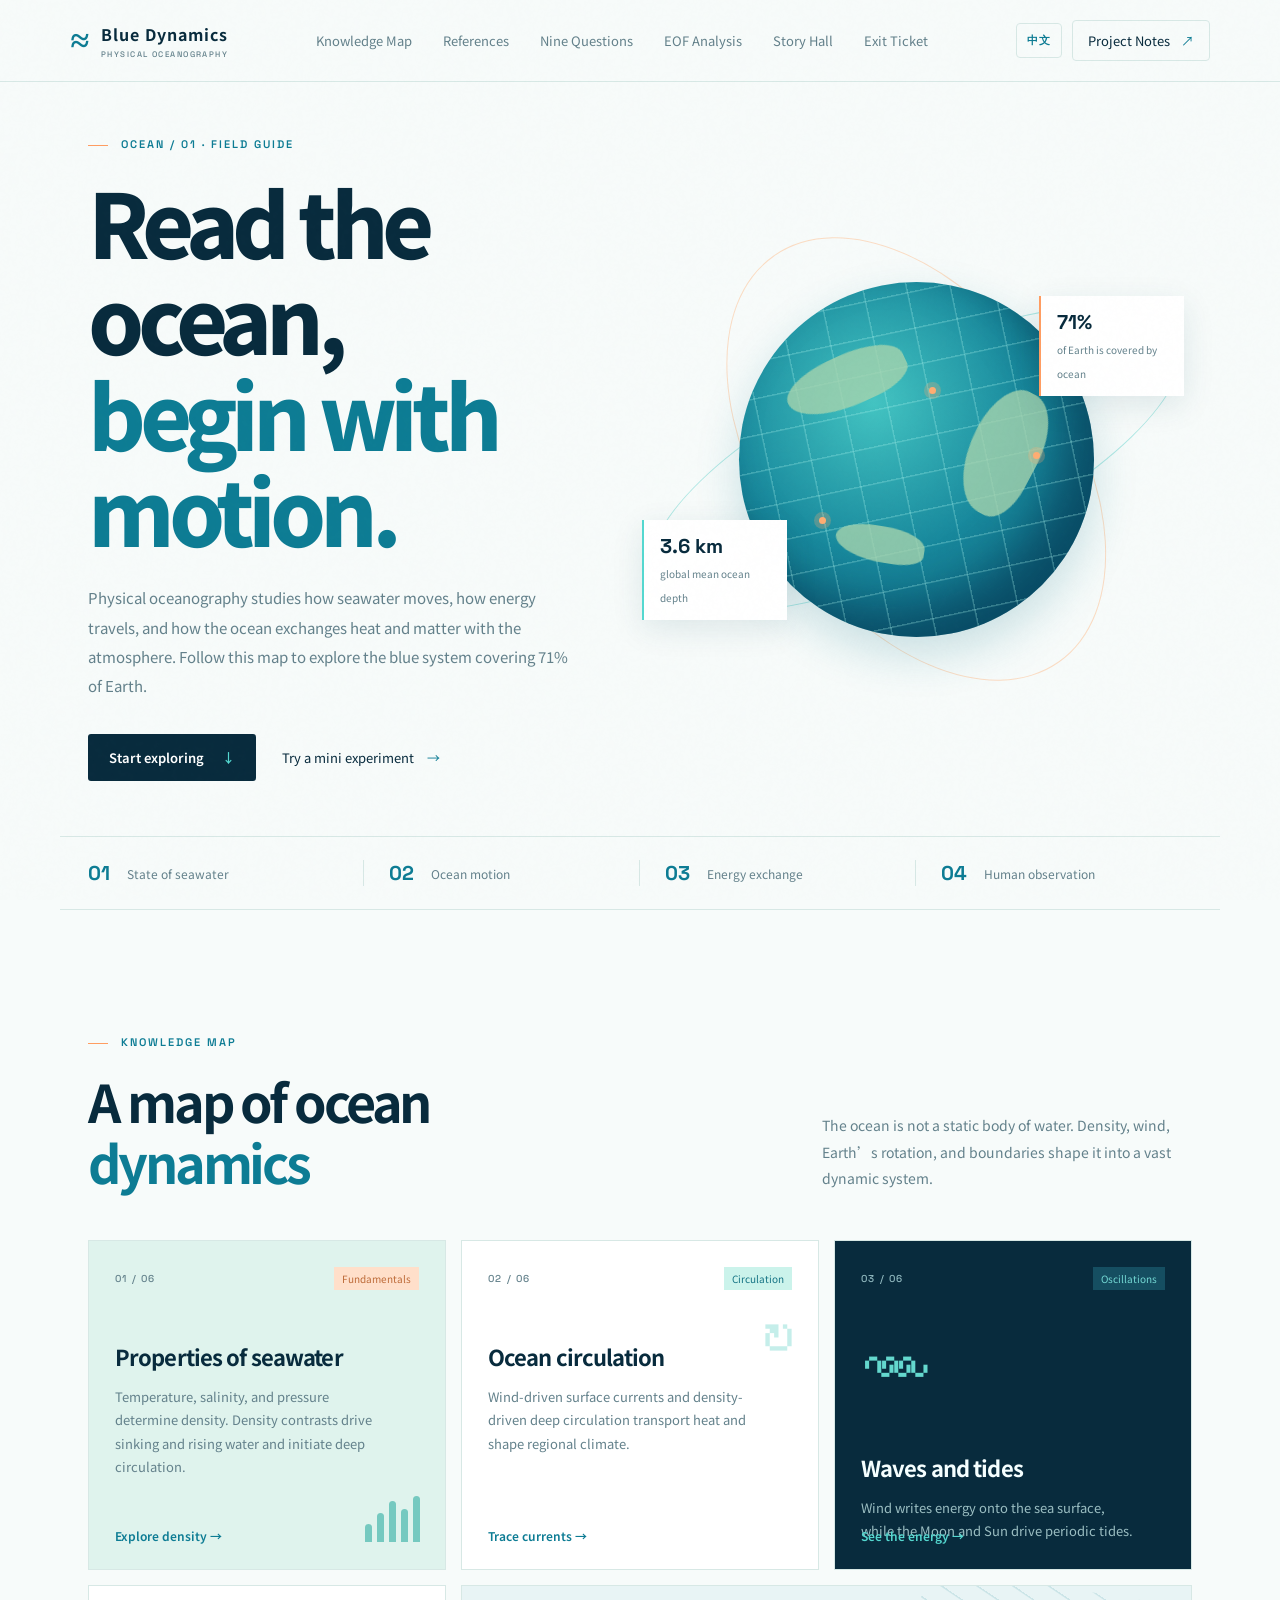
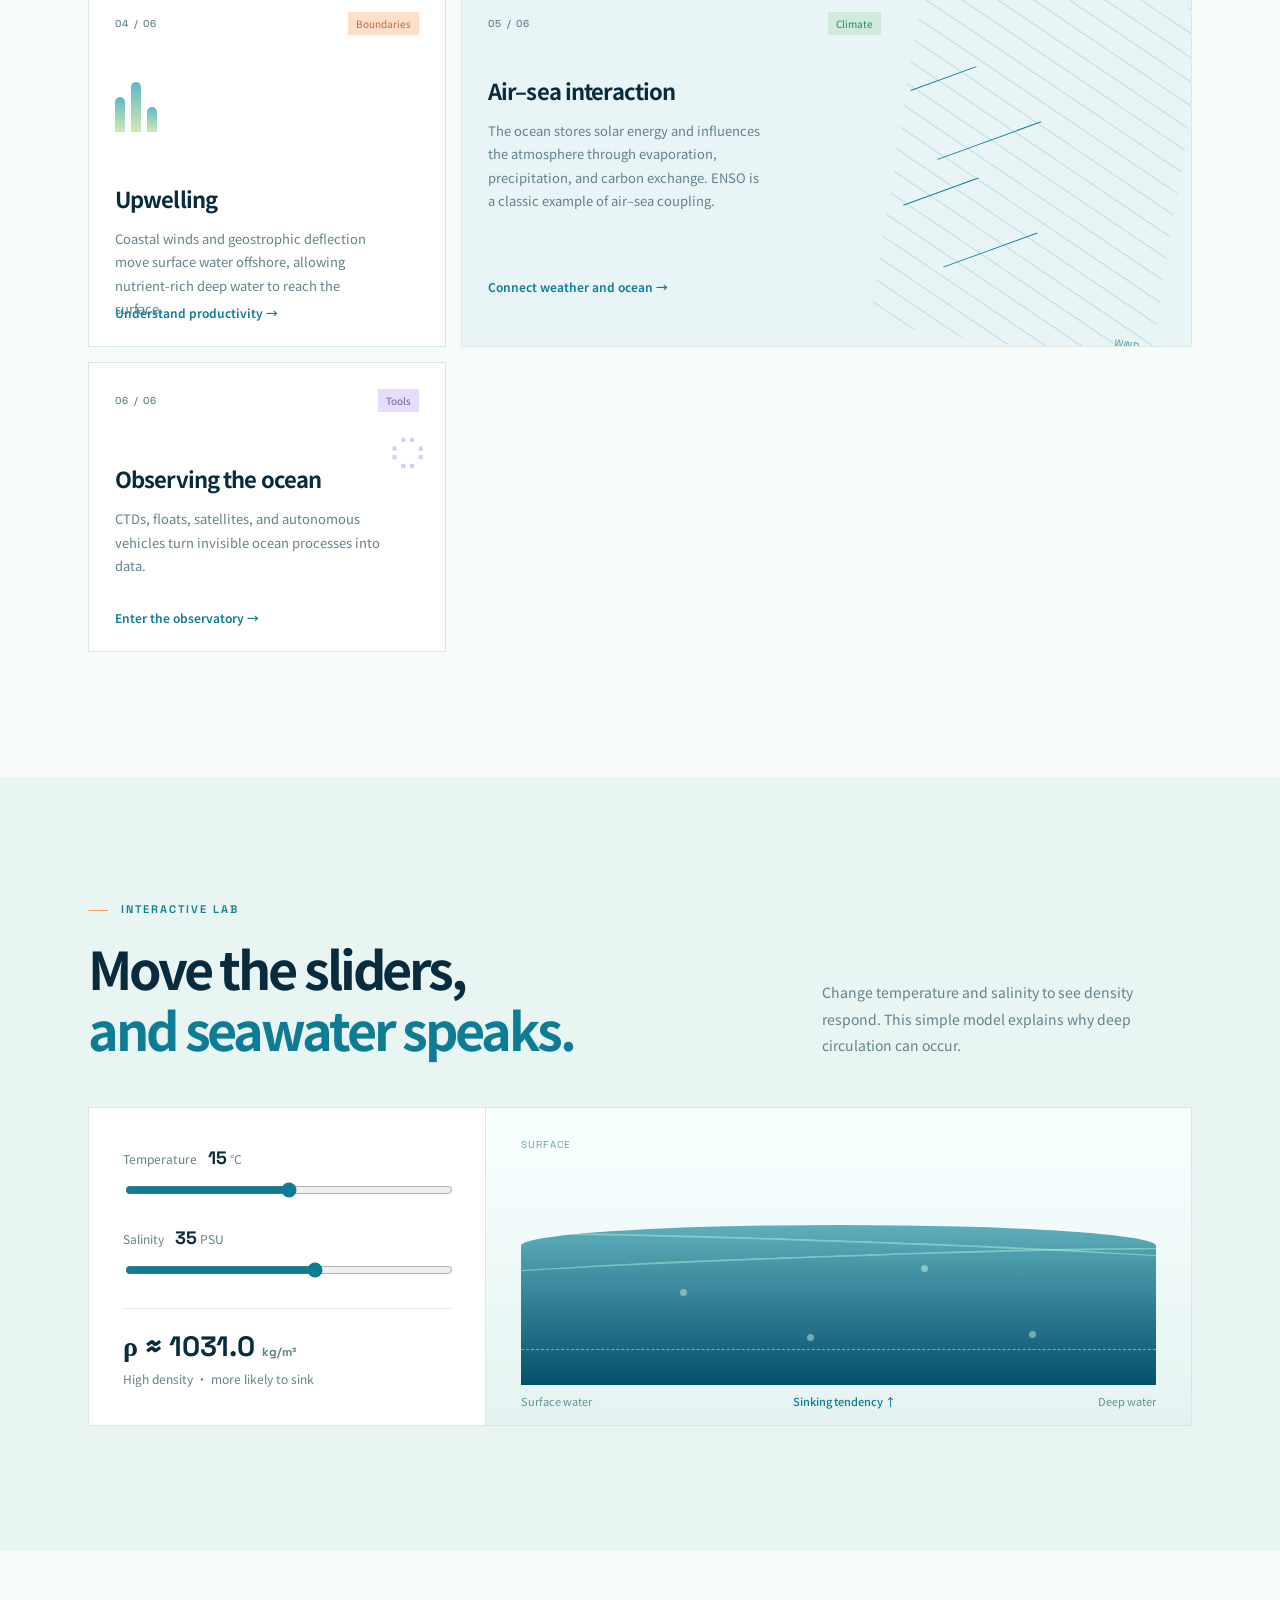
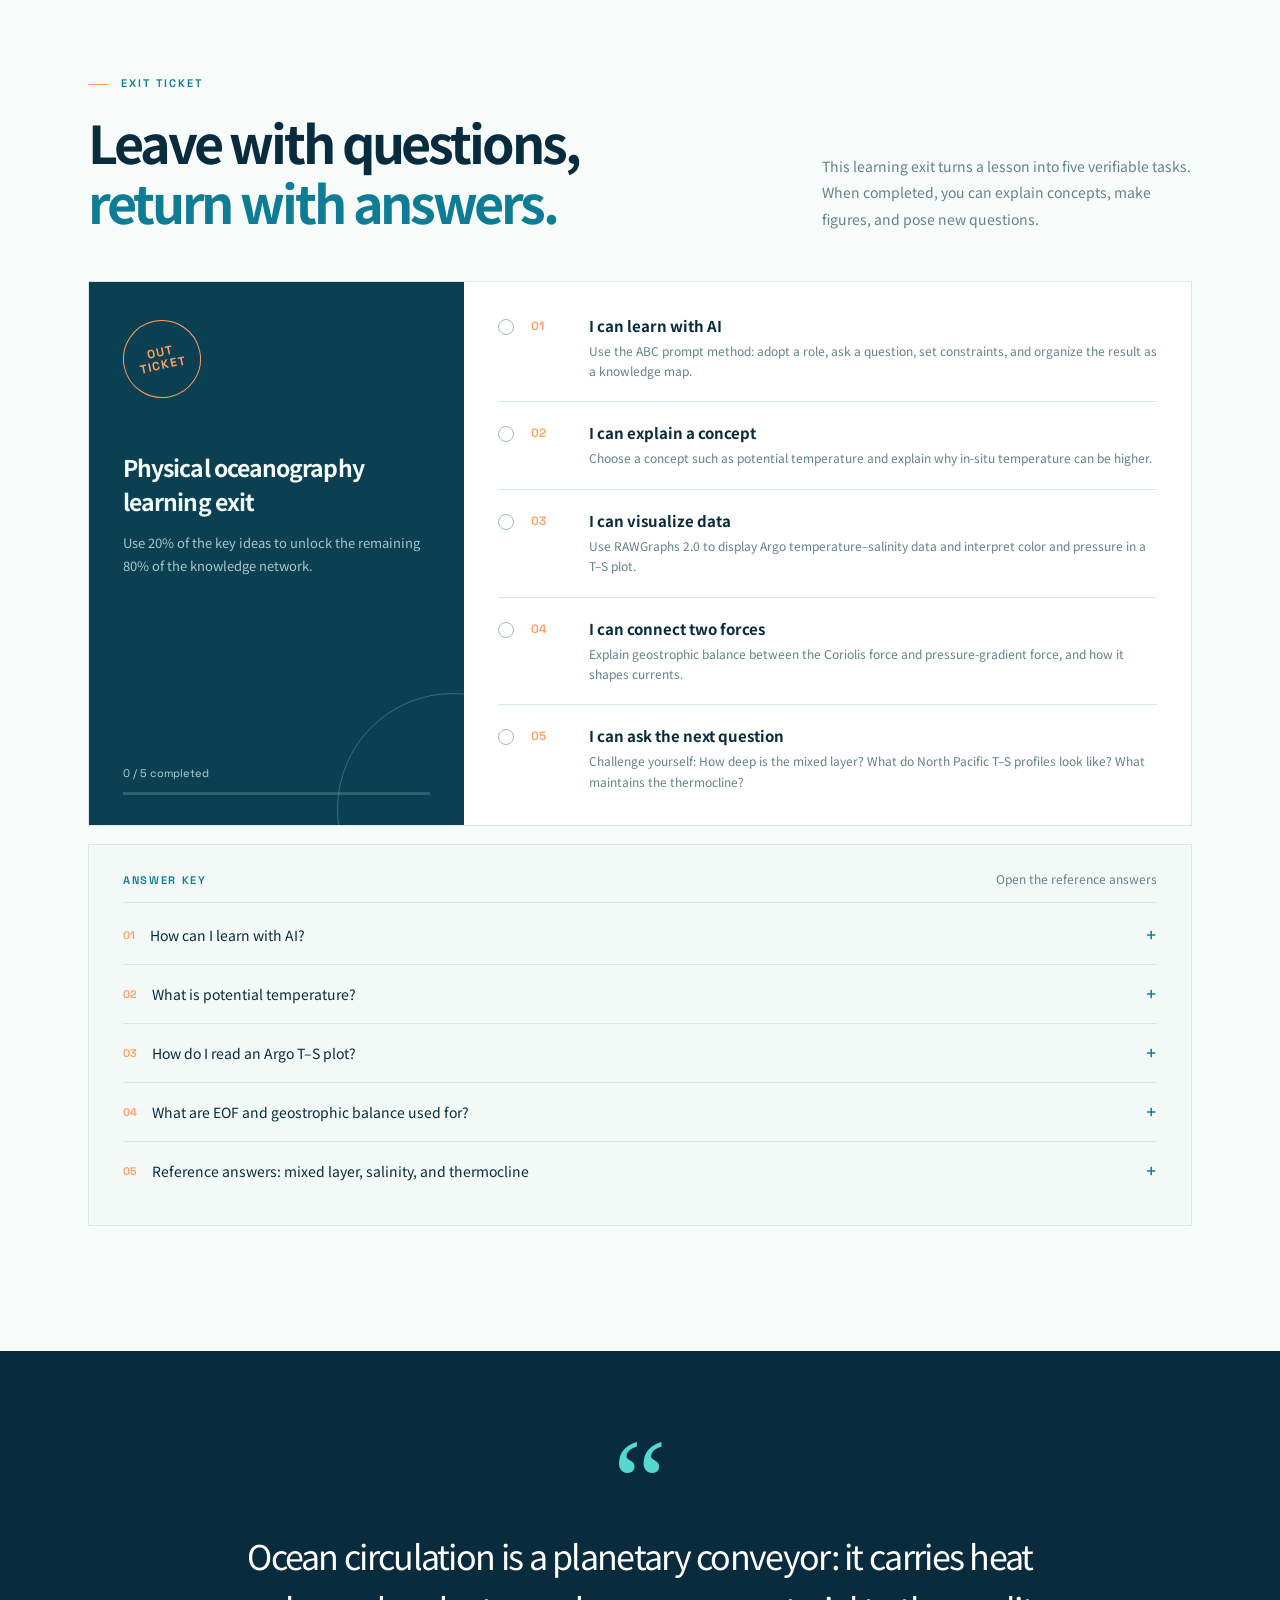
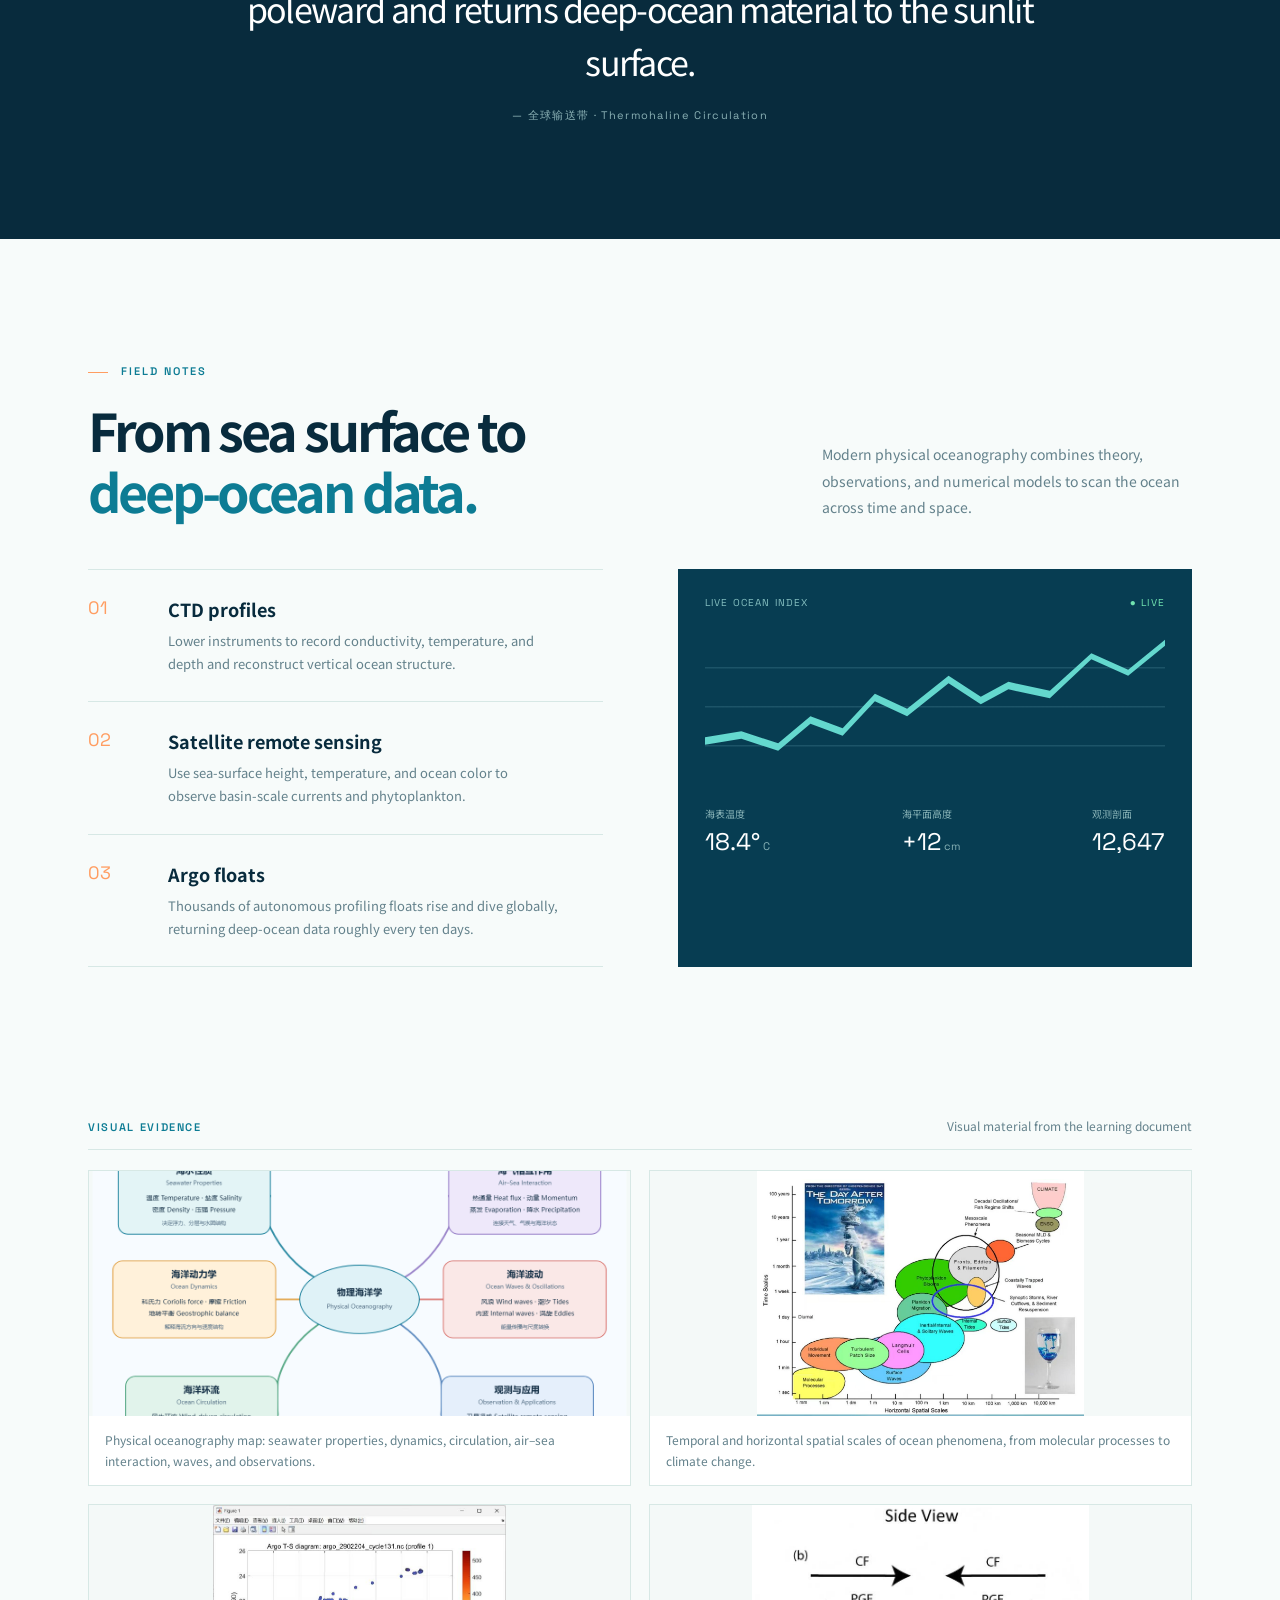
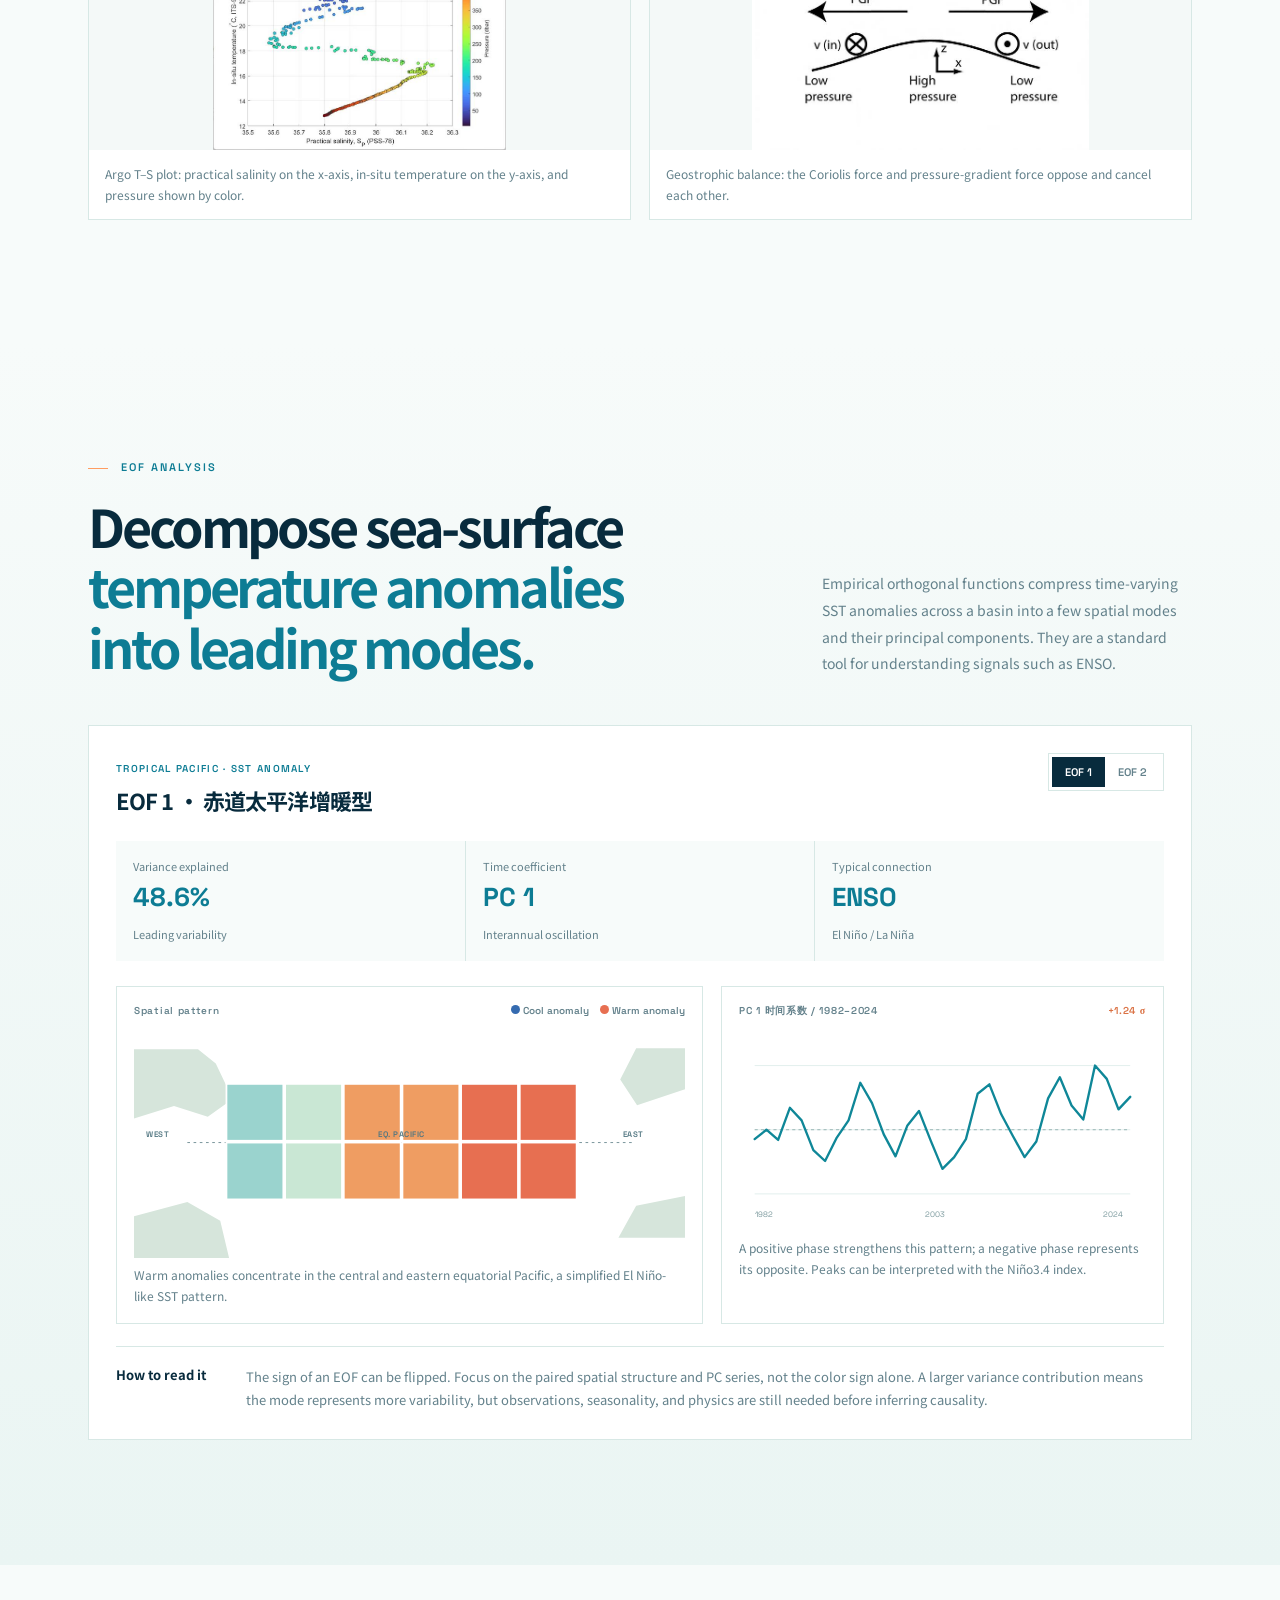
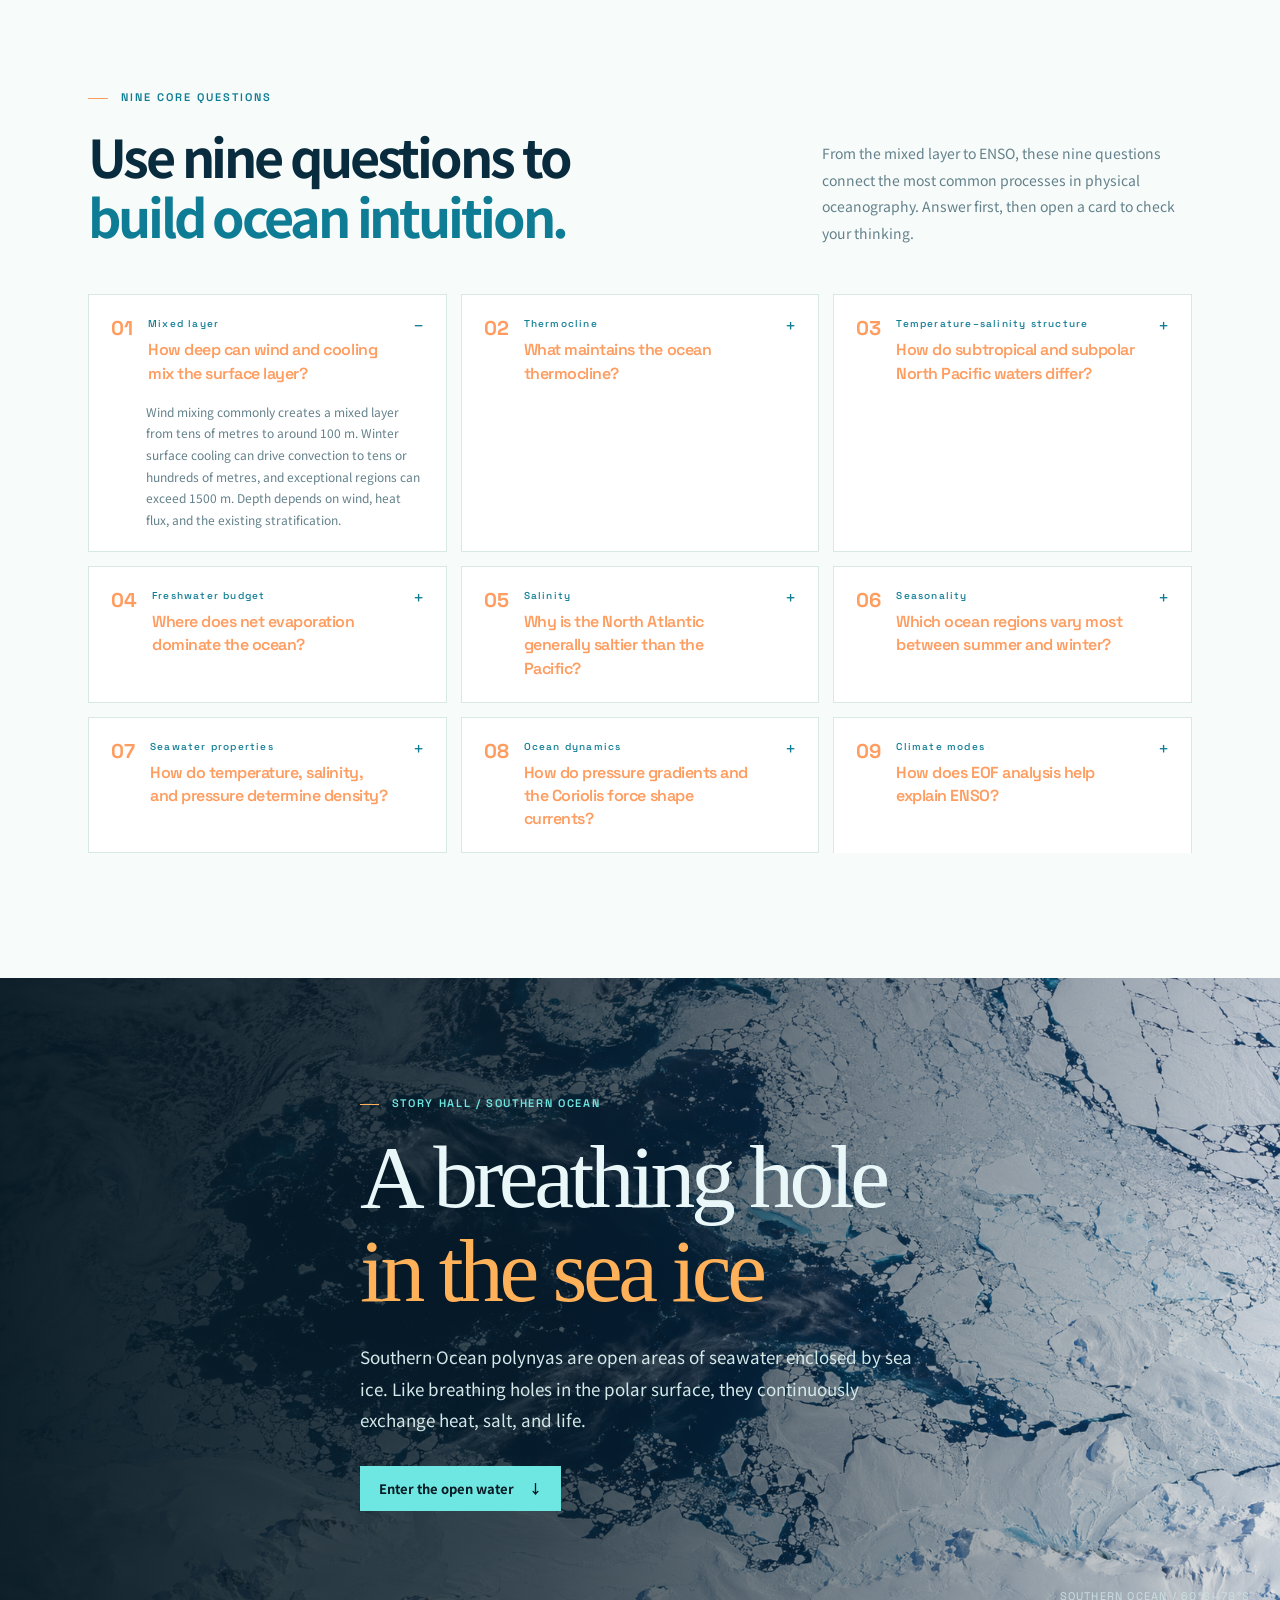
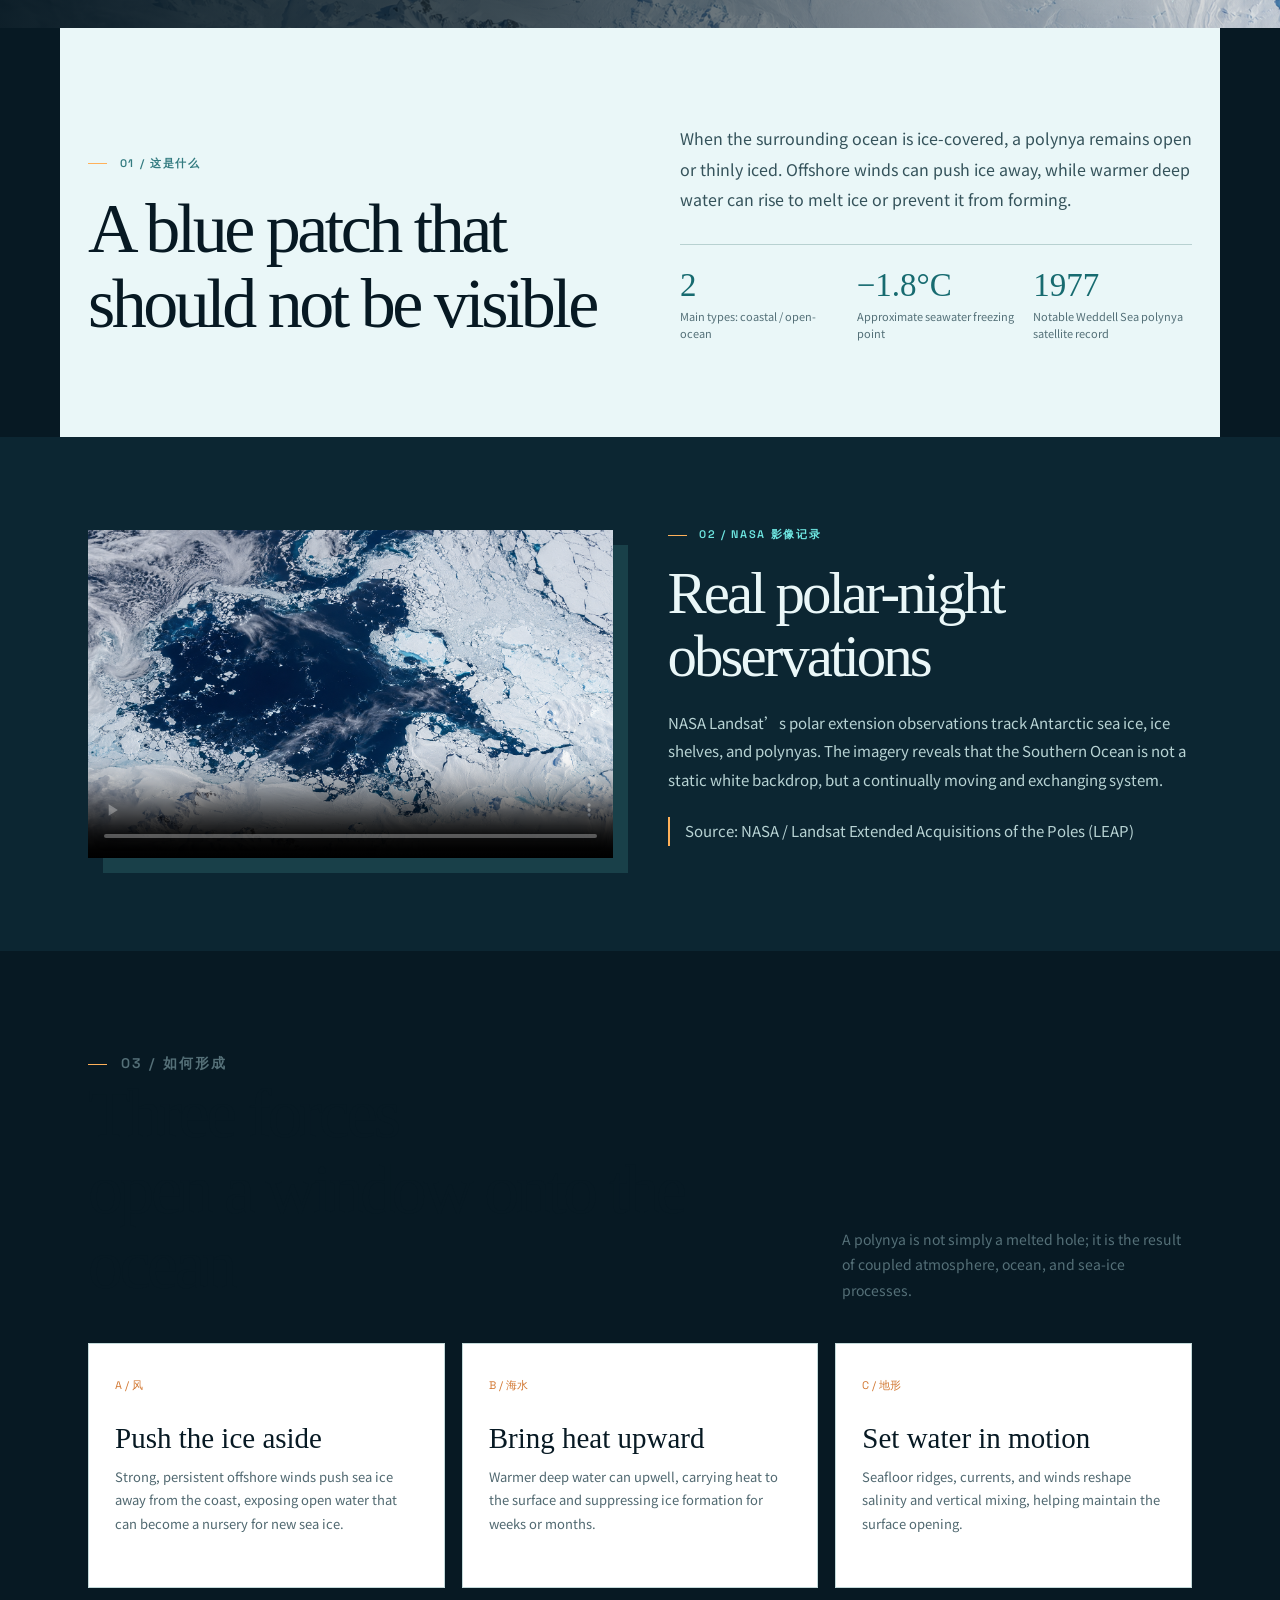
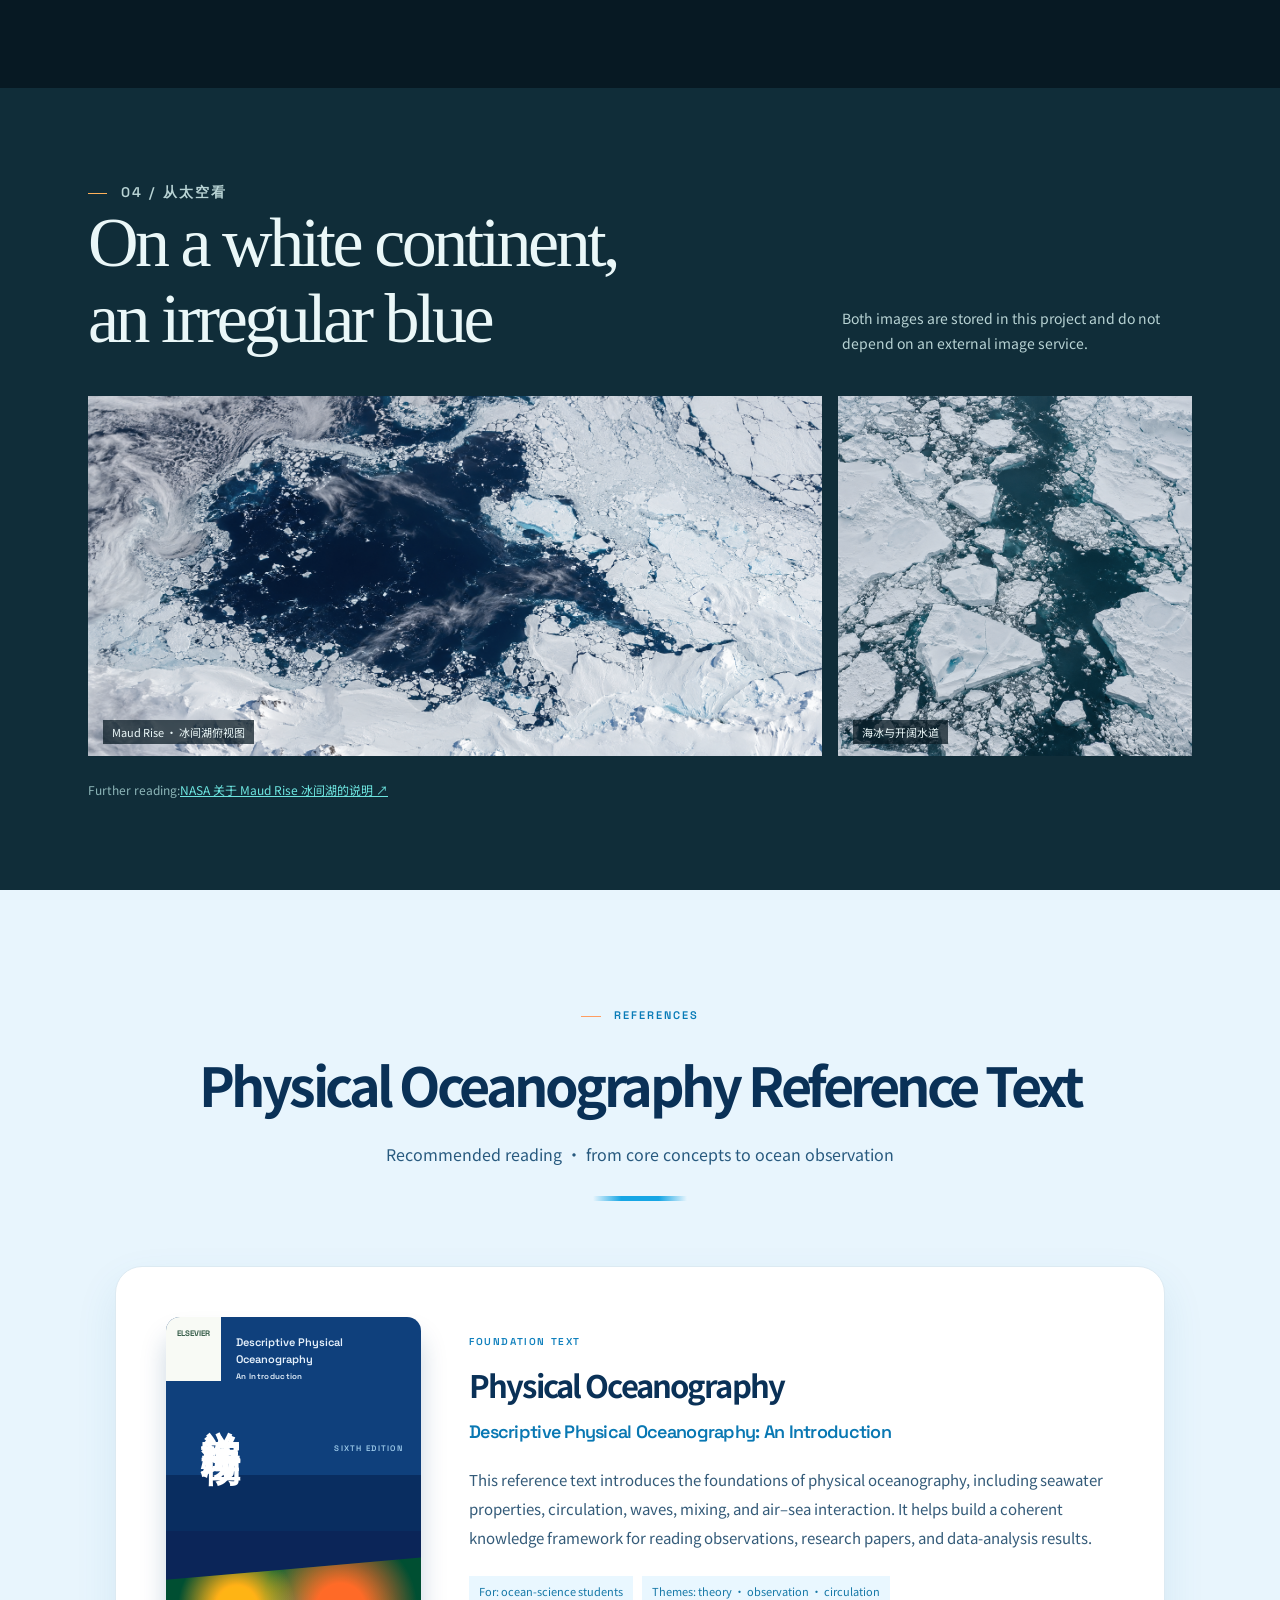
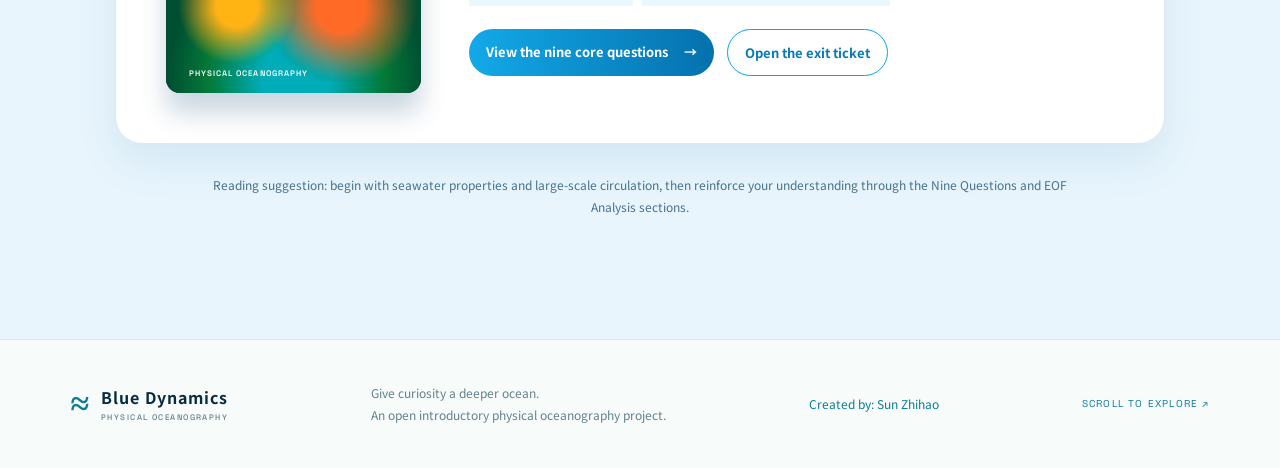
==== commit 4cffc4ef: "Replace textbook section with references" ====
--- a/en.html
+++ b/en.html
@@ -15,7 +15,7 @@
   <header class="topbar">
     <a class="brand" href="#top"><span class="brand-mark">≈</span><span>蓝色动力学<small>PHYSICAL OCEANOGRAPHY</small></span></a>
     <nav>
-      <a href="#explore">知识地图</a><a href="#questions">九问</a><a href="#eof">EOF 分析</a><a href="#story">故事会</a><a href="#ticket">出门票</a>
+      <a href="#explore">知识地图</a><a href="#references">参考书目</a><a href="#questions">九问</a><a href="#eof">EOF 分析</a><a href="#story">故事会</a><a href="#ticket">出门票</a>
     </nav>
     <div class="header-actions"><a class="language-switch" href="index.html" lang="zh-CN">中文</a><a class="github" href="README.md">Project Notes <span>↗</span></a></div>
   </header>
@@ -62,6 +62,8 @@
     <section id="eof" class="eof section-wrap"><div class="section-heading"><div><p class="eyebrow"><i></i> EOF ANALYSIS</p><h2>把海温异常，<br><em>分解成主导模态。</em></h2></div><p>经验正交函数（EOF）将一整片海域随时间变化的海表温度异常，压缩为少数空间模态和对应的时间系数（PC）。它是理解 ENSO 等气候信号的常用工具。</p></div><div class="eof-dashboard" data-mode="1"><div class="eof-toolbar"><div><span class="mini-label">TROPICAL PACIFIC · SST ANOMALY</span><h3 id="eofModeLabel">EOF 1 · 赤道太平洋增暖型</h3></div><div class="mode-switch" role="group" aria-label="选择 EOF 模态"><button class="eof-tab active" data-mode="1">EOF 1</button><button class="eof-tab" data-mode="2">EOF 2</button></div></div><div class="eof-kpis"><div><small>方差贡献</small><b id="eofVariance">48.6%</b><span>主导变化</span></div><div><small>对应时间系数</small><b id="eofPc">PC 1</b><span>年际振荡</span></div><div><small>典型联系</small><b id="eofSignal">ENSO</b><span>El Niño / La Niña</span></div></div><div class="eof-plots"><div class="eof-map"><div class="plot-head"><span>空间模态 / Spatial pattern</span><span class="legend"><i></i>冷异常 <i></i>暖异常</span></div><svg viewBox="0 0 620 260" role="img" aria-label="热带太平洋海表温度异常 EOF 空间模态示意图"><path class="land" d="M0 25H72l20 16 19 40-28 20L45 89 0 103zM620 24h-55l-18 35 19 29 54-18zM0 213l60-16 37 21 10 42H0zM620 190l-55 11-20 36h75z"/><path class="equator" d="M60 130H560"/><g class="cells"><rect x="104" y="64" width="64" height="64"/><rect x="170" y="64" width="64" height="64"/><rect x="236" y="64" width="64" height="64"/><rect x="302" y="64" width="64" height="64"/><rect x="368" y="64" width="64" height="64"/><rect x="434" y="64" width="64" height="64"/><rect x="104" y="130" width="64" height="64"/><rect x="170" y="130" width="64" height="64"/><rect x="236" y="130" width="64" height="64"/><rect x="302" y="130" width="64" height="64"/><rect x="368" y="130" width="64" height="64"/><rect x="434" y="130" width="64" height="64"/></g><text x="275" y="124">EQ. PACIFIC</text><text x="14" y="124">WEST</text><text x="550" y="124">EAST</text></svg><p id="eofMapCaption">暖异常集中在中东部赤道太平洋，可作为 El Niño 型海温变化的简化示意。</p></div><div class="eof-pc"><div class="plot-head"><span id="pcTitle">PC 1 时间系数 / 1982–2024</span><span class="pc-current" id="pcCurrent">+1.24 σ</span></div><svg viewBox="0 0 520 260" role="img" aria-label="EOF 主成分时间序列示意图"><path class="gridline" d="M20 48H500M20 130H500M20 212H500"/><path class="zero" d="M20 130H500"/><path class="pc-line" id="pcLine" d="M20 142 L35 130 50 143 65 102 80 118 95 156 110 170 125 140 140 118 155 70 170 96 185 136 200 164 215 125 230 106 245 144 260 180 275 165 290 142 305 84 320 72 335 110 350 138 365 165 380 145 395 90 410 63 425 99 440 117 455 48 470 65 485 104 500 88"/><text x="20" y="241">1982</text><text x="238" y="241">2003</text><text x="465" y="241">2024</text></svg><p id="pcCaption">正位相代表该空间型增强；负位相表示其反相状态。峰值年份可与 Niño3.4 指数一起解读。</p></div></div><div class="eof-insight"><b>如何解读</b><p>EOF 的符号可以整体翻转，重点不在正负颜色本身，而在空间结构与 PC 时间序列是否成对出现。方差贡献越高，说明该模态越能代表研究海域的主要变化；但仍应结合观测、季节性和物理过程，避免把统计模态直接等同于因果机制。</p></div></div></section>
     <section id="questions" class="questions section-wrap"><div class="section-heading"><div><p class="eyebrow"><i></i> NINE CORE QUESTIONS</p><h2>用九个问题，<br><em>建立海洋直觉。</em></h2></div><p>从混合层到 ENSO，这九个问题串起物理海洋学最常见的过程。先自己作答，再展开卡片核对思路。</p></div><div class="question-grid"><details class="question-card" open><summary><span class="question-no">01</span><span><em>混合层</em><b>风和冷却能把混合层搅多深？</b></span></summary><p>风搅拌常形成数十米到约百米的混合层；冬季表面冷却引起的对流可达数十至数百米，少数强深对流区可超过 1500 米。深度取决于风、热通量和原有层结。</p></details><details class="question-card"><summary><span class="question-no">02</span><span><em>温跃层</em><b>是什么维持着海洋温跃层？</b></span></summary><p>季节温跃层来自表层加热造成的稳定层结，与风搅拌和冷却对流相互竞争；永久温跃层还受向下热扩散、上升流、下沉和通风过程共同控制。</p></details><details class="question-card"><summary><span class="question-no">03</span><span><em>温盐结构</em><b>北太平洋副热带与副极地有什么不同？</b></span></summary><p>副热带表层通常温暖偏咸，永久温跃层明显，中层常有盐度极小值；副极地表层较冷较淡，盐跃层更强，夏季常可保留冬季冷水形成温度极小。</p></details><details class="question-card"><summary><span class="question-no">04</span><span><em>淡水收支</em><b>海洋净蒸发主要发生在哪里？</b></span></summary><p>净蒸发（E &gt; P）主要出现在南北半球干燥副热带和地中海、红海等强蒸发边缘海；赤道雨带与很多高纬海区则以净降水为主。</p></details><details class="question-card"><summary><span class="question-no">05</span><span><em>盐度</em><b>为什么北大西洋总体比太平洋更咸？</b></span></summary><p>关键是淡水收支与跨盆地输送不同。部分大西洋蒸发水汽被大气输送到太平洋，大西洋环流又将副热带咸水向北输送，地中海高盐出流也会影响中层。</p></details><details class="question-card"><summary><span class="question-no">06</span><span><em>季节性</em><b>哪些海域的夏冬差异最大？</b></span></summary><p>若看海表温度，中纬度年内变化通常较强，热带暖池和接近冰点的水域较弱。若看混合层深度，冬季冷却强、层结弱的海域变化则最明显。</p></details><details class="question-card"><summary><span class="question-no">07</span><span><em>海水性质</em><b>温度、盐度和压强怎样决定密度？</b></span></summary><p>海水越冷、越咸，密度通常越高；压强增大也会压缩海水并提高密度。位势温度把水团带回共同参考压力，剥离压缩造成的额外升温，便于比较真实热状态。</p></details><details class="question-card"><summary><span class="question-no">08</span><span><em>海洋动力</em><b>压强梯度力与科氏力如何塑造海流？</b></span></summary><p>大尺度、低摩擦海洋中，水平压强梯度力推动水流，科氏力使其偏转，二者接近平衡时形成地转流。北半球流向右偏，南半球流向左偏。</p></details><details class="question-card"><summary><span class="question-no">09</span><span><em>气候模态</em><b>EOF 怎样帮助理解 ENSO？</b></span></summary><p>EOF 将热带太平洋海温异常拆成少数空间型与时间系数。第一模态常表现为赤道太平洋的大范围同相海温变化，可与 Niño3.4 指数配合，用于追踪 ENSO 的强弱和演变。</p></details></div></section>
     <section id="story" class="story"><div class="story-hero"><div class="story-wrap"><p class="story-kicker"><i></i> STORY HALL / SOUTHERN OCEAN</p><h2>海冰之中的<br><em>呼吸孔</em></h2><p>南大洋的冰间湖，是被海冰围住的一块开阔海水。它们像极地表面的“呼吸孔”，持续交换热量、盐分与生命。</p><a href="#story-explain" class="story-button">进入这片开阔水域 <span>↓</span></a></div><span class="story-coord">SOUTHERN OCEAN / 60°S—78°S</span></div><div id="story-explain" class="story-intro story-wrap"><div><p class="story-kicker"><i></i> 01 / 这是什么</p><h3>一块不该<br>被看见的蓝</h3></div><div class="story-copy"><p>当周围海面被冰封，冰间湖（polynya）却保持开阔或薄冰状态。它可能由离岸风将海冰推开，也可能由深层较暖海水上涌，融化或阻止表面结冰。</p><div class="story-stats"><div><b>2</b><span>主要类型：沿岸型 / 海洋型</span></div><div><b>−1.8°C</b><span>海水开始结冰的近似温度</span></div><div><b>1977</b><span>著名威德尔海冰间湖卫星记录</span></div></div></div></div><div class="story-dark"><div class="story-wrap story-media"><div class="story-video"><video controls preload="metadata" poster="assets/southern-ocean-polynya.png"><source src="https://landsat.gsfc.nasa.gov/wp-content/uploads/2024/04/LEAP_Antarctica.mp4" type="video/mp4">你的浏览器不支持视频播放。</video></div><div><p class="story-kicker"><i></i> 02 / NASA 影像记录</p><h3>真实的极夜观测影像</h3><p>NASA Landsat 通过极地扩展观测持续记录南极海冰、冰架与冰间湖。影像让我们看到，南大洋并非静止的白色背景，而是不断运动和交换的系统。</p><p class="story-note">来源：NASA / Landsat Extended Acquisitions of the Poles（LEAP）</p></div></div></div><div class="story-mechanism story-wrap"><div class="story-section-head"><div><p class="story-kicker"><i></i> 03 / 如何形成</p><h3>三股力量，<br>打开一扇海洋的窗</h3></div><p>冰间湖不是“融化的漏洞”，而是大气、海洋与海冰共同作用的结果。</p></div><div class="story-cards"><article><span>A / 风</span><h4>把冰推开</h4><p>强劲而持续的离岸风将海冰吹离海岸，露出开阔水带；这里也常成为新海冰的“育苗床”。</p></article><article><span>B / 海水</span><h4>把热带上来</h4><p>深层较暖海水上涌，把热量带到表面，抑制结冰，形成可持续数周甚至数月的开阔海面。</p></article><article><span>C / 地形</span><h4>让水旋起来</h4><p>海底山脊、洋流与风共同改变盐分分布和垂向混合，维持海面的“空洞”。</p></article></div></div><div class="story-gallery"><div class="story-wrap"><div class="story-section-head"><div><p class="story-kicker"><i></i> 04 / 从太空看</p><h3>白色大陆上<br>不规则的蓝</h3></div><p>两张图像均已随项目保存，不依赖外部图片服务。</p></div><div class="story-gallery-grid"><figure class="story-large"><img src="assets/southern-ocean-polynya.png" alt="南大洋冰间湖卫星风格俯视图"><figcaption>Maud Rise · 冰间湖俯视图</figcaption></figure><figure><img src="assets/southern-ocean-sea-ice.png" alt="南极海冰与开阔水道"><figcaption>海冰与开阔水道</figcaption></figure></div><p class="story-source">延伸阅读：<a href="https://science.nasa.gov/earth/earth-observatory/deciphering-the-maud-rise-polynya-145069/" target="_blank" rel="noreferrer">NASA 关于 Maud Rise 冰间湖的说明 ↗</a></p></div></div></section>
+    <section id="textbook" class="textbook section-wrap"><div class="section-heading"><div><p class="eyebrow"><i></i> TEXTBOOK READING</p><h2>把教材内容，<br><em>读成自己的海洋语言。</em></h2></div><p>这里按物理海洋学的学习主线整理教材章节、关键词与公式提示。可将具体教材的页码、图表和课堂笔记继续补充到相应章节。</p></div><div class="textbook-layout"><aside class="textbook-index"><p>CHAPTERS</p><a href="#chapter-01"><span>01</span> 海洋与海水</a><a href="#chapter-02"><span>02</span> 海洋动力学</a><a href="#chapter-03"><span>03</span> 海洋环流</a><a href="#chapter-04"><span>04</span> 波浪与潮汐</a><a href="#chapter-05"><span>05</span> 气候与变化</a><small>教材笔记 · 可持续补充</small></aside><div class="textbook-content"><details id="chapter-01" open><summary><span>01</span><b>海洋与海水</b><em>Seawater properties</em></summary><div class="chapter-body"><p>教材从温度、盐度、压强和密度开始。它们决定海水的分层稳定性，也决定水团会停留在表层、下沉到深海，或沿等密度面输送。</p><div class="chapter-tags"><span>温度 T</span><span>盐度 S</span><span>密度 ρ</span><span>位势温度 θ</span></div><p class="chapter-tip"><b>阅读提示：</b>比较不同深度的海水时，应注意压强造成的压缩增温；位势温度能更公平地比较水团真实的热状态。</p></div></details><details id="chapter-02"><summary><span>02</span><b>海洋动力学</b><em>Ocean dynamics</em></summary><div class="chapter-body"><p>海水运动由压强梯度力、科氏力、摩擦力和重力共同控制。在大尺度、低摩擦海洋中，压强梯度力与科氏力近似平衡，形成地转流。</p><div class="formula-strip">f k × u ≈ −(1/ρ)∇p</div><p class="chapter-tip"><b>阅读提示：</b>北半球的地转流使低压位于流向左侧；南半球则相反。</p></div></details><details id="chapter-03"><summary><span>03</span><b>海洋环流</b><em>Ocean circulation</em></summary><div class="chapter-body"><p>风驱动环流主要影响上层海洋；温盐差异驱动的深层环流连接各大洋。二者一起输送热量、盐分、碳和营养盐，是全球气候系统的重要组成。</p><div class="chapter-tags"><span>Ekman 输送</span><span>西边界流</span><span>热盐环流</span><span>深水形成</span></div><p class="chapter-tip"><b>阅读提示：</b>将表层风、海平面高度和深层密度结构放在一起看，能更好理解环流的三维形态。</p></div></details><details id="chapter-04"><summary><span>04</span><b>波浪与潮汐</b><em>Waves and tides</em></summary><div class="chapter-body"><p>波浪主要传递能量而非水体本身；潮汐则由月球和太阳的引潮力驱动。内波、惯性波和孤立波可以在海洋内部传递显著能量。</p><div class="chapter-tags"><span>风浪</span><span>潮汐</span><span>内波</span><span>惯性振荡</span></div><p class="chapter-tip"><b>阅读提示：</b>区分“水粒子的轨迹”和“波形传播方向”，是理解波动问题的关键。</p></div></details><details id="chapter-05"><summary><span>05</span><b>气候与变化</b><em>Climate variability</em></summary><div class="chapter-body"><p>海洋储存和再分配热量，因此参与从天气到年代际变化的多个时间尺度。ENSO 是热带太平洋海气耦合的重要模式；EOF 分析可帮助从海温异常场中提取主要变化结构。</p><div class="chapter-tags"><span>ENSO</span><span>EOF</span><span>海气耦合</span><span>海平面</span></div><p class="chapter-tip"><b>阅读提示：</b>统计模态描述数据中最主要的变化，但还需结合风场、热通量和环流来解释其物理原因。</p></div></details></div></div></section>
+    <section id="references" class="references"><div class="section-wrap"><div class="reference-title"><p class="eyebrow"><i></i> REFERENCES</p><h2>物理海洋参考书</h2><p>推荐阅读材料 · 从基础概念到海洋观测</p><span></span></div><article class="reference-card"><div class="book-cover" aria-label="物理海洋学参考书封面视觉"><div class="book-publisher">ELSEVIER</div><div class="book-band">Descriptive Physical Oceanography<br><small>An Introduction</small></div><div class="book-cn">物理海洋学</div><div class="book-edition">SIXTH EDITION</div><div class="book-ocean"></div><div class="book-foot">PHYSICAL OCEANOGRAPHY</div></div><div class="reference-copy"><p class="reference-label">FOUNDATION TEXT</p><h3>《物理海洋学》</h3><h4>Descriptive Physical Oceanography: An Introduction</h4><p>这本参考书系统介绍物理海洋学的基础框架，涵盖海水性质、海洋环流、海洋波动、海洋混合与海气相互作用等重要主题。它适合用于建立完整的知识结构，并为后续阅读观测资料、研究论文与数据分析结果打下基础。</p><div class="reference-meta"><span>适合：海洋科学专业学生</span><span>主题：基础理论 · 观测 · 环流</span></div><div class="reference-actions"><a class="reference-primary" href="#questions">查看九个核心问题 <span>→</span></a><a class="reference-secondary" href="#ticket">进入学习出门票</a></div></div></article><p class="reference-note">阅读建议：先从海水性质和大尺度环流入手，再结合本站的九个核心问题与 EOF 分析模块巩固理解。</p></div></section>
   </main>
   <footer><div class="brand"><span class="brand-mark">≈</span><span>蓝色动力学<small>PHYSICAL OCEANOGRAPHY</small></span></div><p>给好奇心一片更深的海。<br>一个开放的物理海洋学入门项目。</p><p class="credit">制作成员：孙智豪</p><span class="footer-end">SCROLL TO EXPLORE ↗</span></footer>
   <script src="app.js"></script>
--- a/styles.css
+++ b/styles.css
@@ -8,6 +8,8 @@
 .doc-figures{padding-top:25px;padding-bottom:120px}.doc-figures>.answer-heading{margin-bottom:20px}.figure-grid{display:grid;grid-template-columns:repeat(2,1fr);gap:18px}.figure-grid figure{margin:0;background:#fff;border:1px solid var(--line);overflow:hidden}.figure-grid img{width:100%;height:245px;display:block;object-fit:contain;background:#f4f9f8}.figure-grid figure:first-child img{object-fit:cover}.figure-grid figcaption{padding:14px 16px;color:var(--muted);font-size:12px;line-height:1.7}.figure-grid figure:hover img{transform:scale(1.025);transition:transform .35s ease}
 .questions{padding-top:125px;padding-bottom:125px}.question-grid{display:grid;grid-template-columns:repeat(3,1fr);gap:14px}.question-card{background:#fff;border:1px solid var(--line);padding:0;min-height:185px;transition:transform .25s ease,box-shadow .25s ease}.question-card:hover{transform:translateY(-3px);box-shadow:0 12px 26px #0f526013}.question-card summary{padding:22px 22px 16px;gap:15px;align-items:flex-start}.question-card summary:after{font-size:18px;line-height:1}.question-no{font:700 20px 'Space Grotesk';color:var(--orange);line-height:1.1}.question-card summary span:last-of-type{display:grid;gap:8px;padding-right:8px}.question-card em{font:500 10px 'Space Grotesk';font-style:normal;letter-spacing:.12em;color:var(--blue)}.question-card b{font-size:16px;line-height:1.45;letter-spacing:-.03em}.question-card p{margin:0 22px 21px 57px;font-size:12px;line-height:1.8;color:var(--muted)}.question-card:not([open]){min-height:132px}.question-card:not([open]) summary{padding-bottom:22px}@media(max-width:800px){.questions{padding-top:80px;padding-bottom:80px}.question-grid{grid-template-columns:1fr}.question-card{min-height:auto}.question-card p{margin-left:22px}}
 .credit{font-size:12px;color:var(--blue);white-space:nowrap}.header-actions{display:flex;align-items:center;gap:10px}.language-switch{font:600 11px 'Space Grotesk';letter-spacing:.08em;color:var(--blue);text-decoration:none;padding:9px 10px;border:1px solid var(--line);border-radius:4px}.language-switch:hover{background:#e5f4f1}
+.textbook{padding-top:125px;padding-bottom:125px;background:#f8fbfa}.textbook-layout{display:grid;grid-template-columns:255px 1fr;border-top:1px solid var(--line);border-bottom:1px solid var(--line)}.textbook-index{padding:29px 25px 28px 0;border-right:1px solid var(--line)}.textbook-index p{font:600 10px 'Space Grotesk';letter-spacing:.14em;color:var(--blue);margin:0 0 18px}.textbook-index a{display:flex;gap:12px;padding:10px 0;color:var(--ink);text-decoration:none;font-size:13px;border-bottom:1px solid #e6f0ee}.textbook-index a:hover{color:var(--blue)}.textbook-index a span{font:600 11px 'Space Grotesk';color:var(--orange)}.textbook-index small{display:block;font-size:11px;color:var(--muted);margin-top:25px}.textbook-content{padding:0 0 0 34px}.textbook-content details{padding:22px 0;border-bottom:1px solid var(--line)}.textbook-content details:last-child{border-bottom:0}.textbook-content summary{display:grid;grid-template-columns:43px 1fr auto;align-items:baseline;gap:12px;font-size:17px}.textbook-content summary:after{display:none}.textbook-content summary span{font:600 12px 'Space Grotesk';color:var(--orange)}.textbook-content summary b{letter-spacing:-.03em}.textbook-content summary em{font:11px 'Space Grotesk';color:var(--muted);letter-spacing:.05em}.chapter-body{padding:13px 0 0 55px}.chapter-body>p{font-size:13px;line-height:1.85;color:var(--muted);margin:0;max-width:720px}.chapter-tags{display:flex;flex-wrap:wrap;gap:7px;margin:15px 0}.chapter-tags span{font-size:11px;color:#277b76;background:#daf1ed;padding:5px 8px}.chapter-tip{border-left:2px solid var(--orange);padding-left:13px;margin-top:16px!important}.chapter-tip b{color:var(--ink)}.formula-strip{display:inline-block;margin:15px 0;color:#075a71;background:#e1f1f0;padding:9px 13px;font:600 16px 'Space Grotesk'}@media(max-width:800px){.textbook{padding-top:80px;padding-bottom:80px}.textbook-layout{grid-template-columns:1fr}.textbook-index{padding:22px 0;border-right:0;border-bottom:1px solid var(--line)}.textbook-index a{display:inline-flex;margin-right:14px;border:0}.textbook-content{padding-left:0}.textbook-content summary{grid-template-columns:32px 1fr}.textbook-content summary em{display:none}.chapter-body{padding-left:0}}
 .story{background:#071923;color:#eaf7f8}.story-wrap{max-width:1160px;margin:auto;padding-left:28px;padding-right:28px}.story-hero{min-height:650px;position:relative;display:flex;align-items:center;background:linear-gradient(90deg,rgba(7,25,35,.96) 0%,rgba(7,25,35,.75) 42%,rgba(7,25,35,.1) 100%),url('assets/southern-ocean-polynya.png') center/cover}.story-kicker{font:600 11px 'Space Grotesk';letter-spacing:.15em;color:#6ee6e1;margin:0 0 20px}.story-kicker i{display:inline-block;width:19px;height:1px;background:#ffb15a;vertical-align:middle;margin-right:8px}.story-hero h2,.story h3{font-family:Georgia,'Times New Roman',serif;font-weight:400;letter-spacing:-.05em}.story-hero h2{font-size:clamp(52px,7vw,91px);line-height:1.05;margin:0 0 23px}.story-hero h2 em{font-style:normal;color:#ffb15a}.story-hero p:not(.story-kicker){font-size:17px;line-height:1.85;color:#d3e9e9;max-width:560px;margin:0 0 30px}.story-button{display:inline-block;background:#6ee6e1;color:#071923;text-decoration:none;padding:13px 19px;font-size:13px;font-weight:700}.story-button span{margin-left:12px}.story-coord{position:absolute;right:30px;bottom:25px;font:11px 'Space Grotesk';letter-spacing:.11em;color:#cbe0e1}.story-intro{background:#eaf7f8;color:#071923;padding-top:95px;padding-bottom:95px;display:grid;grid-template-columns:1fr 1fr;gap:80px;align-items:end}.story-intro .story-kicker{color:#337b80}.story-intro h3,.story-section-head h3{font-size:clamp(42px,5.5vw,70px);line-height:1.08;margin:0}.story-copy{font-size:16px;color:#35535b}.story-copy>p{line-height:1.9;margin:0}.story-stats{border-top:1px solid #b8d1d1;margin-top:29px;padding-top:22px;display:grid;grid-template-columns:repeat(3,1fr);gap:18px}.story-stats b{display:block;color:#176b70;font:400 33px Georgia}.story-stats span{display:block;font-size:11px;color:#547078;line-height:1.55;margin-top:4px}.story-dark{background:#0c2632;padding:90px 0}.story-media{display:grid;grid-template-columns:1fr 1fr;gap:55px;align-items:center}.story-video{aspect-ratio:16/10;background:#051116;box-shadow:15px 15px 0 #6ee6e122}.story-video video{width:100%;height:100%;display:block;object-fit:cover}.story-dark h3{font-size:clamp(37px,4.6vw,62px);line-height:1.08;margin:0 0 20px}.story-dark p:not(.story-kicker){color:#b8d3d4;line-height:1.9;font-size:15px}.story-dark .story-note{font-size:12px;color:#d6e5df;border-left:2px solid #ffb15a;padding-left:15px;margin-top:23px}.story-mechanism{color:#071923;padding-top:100px;padding-bottom:100px}.story-section-head{display:flex;justify-content:space-between;align-items:end;gap:40px;margin-bottom:40px}.story-section-head p{max-width:350px;color:#557078;font-size:14px;line-height:1.8;margin:0}.story-cards{display:grid;grid-template-columns:repeat(3,1fr);gap:17px}.story-cards article{background:#fff;border:1px solid #c3d9d9;padding:26px;min-height:245px;transition:.25s}.story-cards article:hover{background:#e2f4f3;transform:translateY(-4px)}.story-cards span{font:11px 'Space Grotesk';color:#d27731}.story-cards h4{font:400 29px Georgia;margin:28px 0 10px}.story-cards p{font-size:13px;line-height:1.8;color:#506870;margin:0}.story-gallery{background:#102d39;padding:92px 0}.story-gallery .story-section-head h3{color:#eaf7f8}.story-gallery .story-section-head p{color:#b8d3d4}.story-gallery-grid{display:grid;grid-template-columns:1.35fr .65fr;gap:16px;height:360px}.story-gallery figure{position:relative;margin:0;overflow:hidden;background:#0a202c}.story-gallery img{width:100%;height:100%;display:block;object-fit:cover;filter:saturate(.82)}.story-gallery figcaption{position:absolute;left:15px;bottom:12px;background:#071923bb;padding:4px 9px;font-size:11px}.story-source{margin:25px 0 0;color:#8db6b8;font-size:12px}.story-source a{color:#6ee6e1}.story-source a:hover{text-decoration:underline}@media(max-width:800px){.story-wrap{padding-left:20px;padding-right:20px}.story-hero{min-height:600px}.story-hero h2{font-size:58px}.story-coord{left:20px;right:auto}.story-intro,.story-media{grid-template-columns:1fr;gap:35px;padding-top:70px;padding-bottom:70px}.story-stats{grid-template-columns:1fr 1fr}.story-dark,.story-mechanism,.story-gallery{padding-top:70px;padding-bottom:70px}.story-section-head{display:block}.story-section-head p{margin-top:23px}.story-cards{grid-template-columns:1fr}.story-gallery-grid{grid-template-columns:1fr;height:auto}.story-gallery figure{height:235px}.story-gallery .story-large{height:300px}}
 @media(max-width:800px){.doc-figures{padding-top:15px;padding-bottom:80px}.figure-grid{grid-template-columns:1fr}.figure-grid img{height:auto;min-height:170px}}
 .eof{padding-top:120px;padding-bottom:125px;background:linear-gradient(180deg,#f7fbfa 0%,#eaf5f3 100%);max-width:none;padding-left:max(28px,calc((100% - 1160px)/2 + 28px));padding-right:max(28px,calc((100% - 1160px)/2 + 28px))}.eof .section-heading,.eof-dashboard{max-width:1104px;margin-left:auto;margin-right:auto}.eof-dashboard{background:#fff;border:1px solid var(--line);padding:27px}.eof-toolbar{display:flex;align-items:flex-start;justify-content:space-between;gap:20px}.mini-label{font:600 10px 'Space Grotesk';letter-spacing:.13em;color:var(--blue)}.eof-toolbar h3{font-size:22px;letter-spacing:-.04em;margin:7px 0 0}.mode-switch{display:flex;border:1px solid var(--line);padding:3px}.eof-tab{border:0;background:transparent;padding:8px 13px;color:var(--muted);font:600 11px 'Space Grotesk';cursor:pointer}.eof-tab.active{background:var(--ink);color:#fff}.eof-kpis{display:grid;grid-template-columns:repeat(3,1fr);gap:1px;background:var(--line);margin:25px 0}.eof-kpis>div{background:#f7fbfa;padding:17px}.eof-kpis small{display:block;font-size:11px;color:var(--muted)}.eof-kpis b{display:block;font:700 26px 'Space Grotesk';color:var(--blue);margin:6px 0}.eof-kpis span{font-size:11px;color:var(--muted)}.eof-plots{display:grid;grid-template-columns:1.14fr .86fr;gap:18px}.eof-map,.eof-pc{border:1px solid var(--line);padding:17px}.plot-head{display:flex;justify-content:space-between;gap:12px;font:600 10px 'Space Grotesk';letter-spacing:.07em;color:var(--muted)}.legend{letter-spacing:0}.legend i{width:9px;height:9px;border-radius:50%;display:inline-block;background:#356bb0;margin:0 3px 0 8px}.legend i+ i{background:#e76f51}.eof-map svg,.eof-pc svg{width:100%;display:block;margin-top:10px}.land{fill:#d6e5db}.equator{stroke:#6b8990;stroke-width:1;stroke-dasharray:3 4}.cells rect{stroke:#ffffff;stroke-width:2;fill:#f7c87b;transition:fill .35s ease}.cells rect:nth-child(1),.cells rect:nth-child(7){fill:#9ad3ce}.cells rect:nth-child(2),.cells rect:nth-child(8){fill:#c9e7d4}.cells rect:nth-child(3),.cells rect:nth-child(4),.cells rect:nth-child(9),.cells rect:nth-child(10){fill:#ef9d62}.cells rect:nth-child(5),.cells rect:nth-child(6),.cells rect:nth-child(11),.cells rect:nth-child(12){fill:#e76f51}.eof-map text{font:600 9px 'Space Grotesk';fill:#517681;letter-spacing:.06em}.eof-map p,.eof-pc p{font-size:12px;line-height:1.75;color:var(--muted);margin:6px 0 0}.gridline{stroke:#dcebe8;stroke-width:1}.zero{stroke:#83a6a5;stroke-width:1;stroke-dasharray:4 4}.pc-line{fill:none;stroke:#0f8798;stroke-width:3;stroke-linecap:round;stroke-linejoin:round;transition:stroke .3s ease}.eof-pc text{font:10px 'Space Grotesk';fill:#78979b}.pc-current{color:#da7143}.eof-insight{border-top:1px solid var(--line);margin-top:22px;padding:18px 0 0;display:grid;grid-template-columns:110px 1fr;gap:20px}.eof-insight b{font-size:13px}.eof-insight p{color:var(--muted);font-size:13px;line-height:1.8;margin:0}.eof-dashboard[data-mode="2"] .cells rect:nth-child(1),.eof-dashboard[data-mode="2"] .cells rect:nth-child(2),.eof-dashboard[data-mode="2"] .cells rect:nth-child(7),.eof-dashboard[data-mode="2"] .cells rect:nth-child(8){fill:#356bb0}.eof-dashboard[data-mode="2"] .cells rect:nth-child(3),.eof-dashboard[data-mode="2"] .cells rect:nth-child(4),.eof-dashboard[data-mode="2"] .cells rect:nth-child(9),.eof-dashboard[data-mode="2"] .cells rect:nth-child(10){fill:#d7e9df}.eof-dashboard[data-mode="2"] .cells rect:nth-child(5),.eof-dashboard[data-mode="2"] .cells rect:nth-child(6),.eof-dashboard[data-mode="2"] .cells rect:nth-child(11),.eof-dashboard[data-mode="2"] .cells rect:nth-child(12){fill:#d65f4c}.eof-dashboard[data-mode="2"] .pc-line{stroke:#744da1}@media(max-width:800px){.eof{padding:80px 20px}.eof-dashboard{padding:18px}.eof-toolbar{display:block}.mode-switch{display:inline-flex;margin-top:18px}.eof-kpis,.eof-plots{grid-template-columns:1fr}.eof-kpis{gap:1px}.eof-kpis>div{padding:13px}.eof-insight{grid-template-columns:1fr;gap:7px}.plot-head{font-size:9px}}
+.textbook{display:none}.references{background:#e8f5fd;padding:118px 0 122px}.reference-title{text-align:center;color:#0a3157}.reference-title .eyebrow{justify-content:center;color:#087bb7;margin-bottom:23px}.reference-title h2{font-size:clamp(38px,4.2vw,57px);letter-spacing:-.065em;margin:0}.reference-title>p:not(.eyebrow){margin:20px 0 0;font-size:16px;color:#285a7f}.reference-title>span{display:block;width:94px;height:5px;margin:30px auto 0;background:linear-gradient(90deg,transparent,#16a6e5 30%,#16a6e5 70%,transparent)}.reference-card{max-width:1050px;margin:65px auto 0;padding:50px;border:1px solid #dceaf2;border-radius:27px;background:#fff;box-shadow:0 18px 42px #27799a1a;display:grid;grid-template-columns:255px 1fr;gap:44px;align-items:center}.book-cover{height:376px;position:relative;overflow:hidden;border-radius:14px;background:linear-gradient(180deg,#0f407c 0 42%,#092d60 42% 57%,#0b2558 57%);box-shadow:0 20px 26px #063e6d35;color:#fff;font-family:Georgia,'Times New Roman',serif}.book-publisher{position:absolute;left:0;top:0;width:55px;height:64px;padding:12px 5px;color:#365d49;background:#f8faf5;font:700 8px 'Space Grotesk';line-height:1.2;text-align:center}.book-band{position:absolute;top:17px;left:70px;right:16px;color:#e5f0fb;font:600 11px 'Space Grotesk';line-height:1.5}.book-band small{font-size:8px;letter-spacing:.04em}.book-cn{position:absolute;left:28px;top:100px;font-size:39px;font-weight:700;letter-spacing:-.11em;writing-mode:vertical-rl}.book-edition{position:absolute;right:18px;top:126px;letter-spacing:.16em;font:600 8px 'Space Grotesk';color:#9cc9e9}.book-ocean{position:absolute;left:-20px;right:-20px;bottom:-30px;height:154px;transform:rotate(-5deg);background:radial-gradient(circle at 32% 21%,#ffb636 0 8%,transparent 25%),radial-gradient(circle at 67% 28%,#ee703a 0 10%,transparent 34%),radial-gradient(circle at 50% 70%,#04a4ad 0 19%,#16733f 48%,#0b4b34 70%);filter:saturate(1.25)}.book-foot{position:absolute;left:23px;right:20px;bottom:15px;font:600 8px 'Space Grotesk';letter-spacing:.13em}.reference-copy{padding:6px 4px}.reference-label{font:600 10px 'Space Grotesk';letter-spacing:.16em;color:#1080bd;margin:0 0 14px}.reference-copy h3{margin:0;color:#0a3157;font-size:31px;letter-spacing:-.06em}.reference-copy h4{margin:13px 0 22px;color:#0978b3;font:600 18px 'Space Grotesk';letter-spacing:-.04em}.reference-copy>p:not(.reference-label){margin:0;max-width:660px;color:#345b79;font-size:15px;line-height:1.95}.reference-meta{display:flex;flex-wrap:wrap;gap:9px;margin:23px 0}.reference-meta span{padding:7px 10px;color:#1678a7;background:#e9f7ff;font-size:11px}.reference-actions{display:flex;flex-wrap:wrap;gap:13px}.reference-actions a{text-decoration:none;font-size:13px;font-weight:700;padding:13px 17px;border-radius:999px}.reference-primary{color:#fff;background:linear-gradient(90deg,#13a9e8,#0571ae)}.reference-primary span{margin-left:13px}.reference-secondary{color:#087ab5;border:1px solid #109fe1;background:#fff}.reference-note{max-width:860px;margin:30px auto 0;text-align:center;color:#47718c;font-size:12px;line-height:1.8}@media(max-width:800px){.references{padding:80px 20px}.reference-title h2{font-size:39px}.reference-card{grid-template-columns:1fr;padding:27px;margin-top:44px;gap:30px}.book-cover{height:350px;max-width:255px;width:100%;margin:auto}.reference-copy h3{font-size:27px}.reference-copy h4{font-size:15px}.reference-actions{display:grid;grid-template-columns:1fr}.reference-actions a{text-align:center}.reference-note{font-size:11px}}
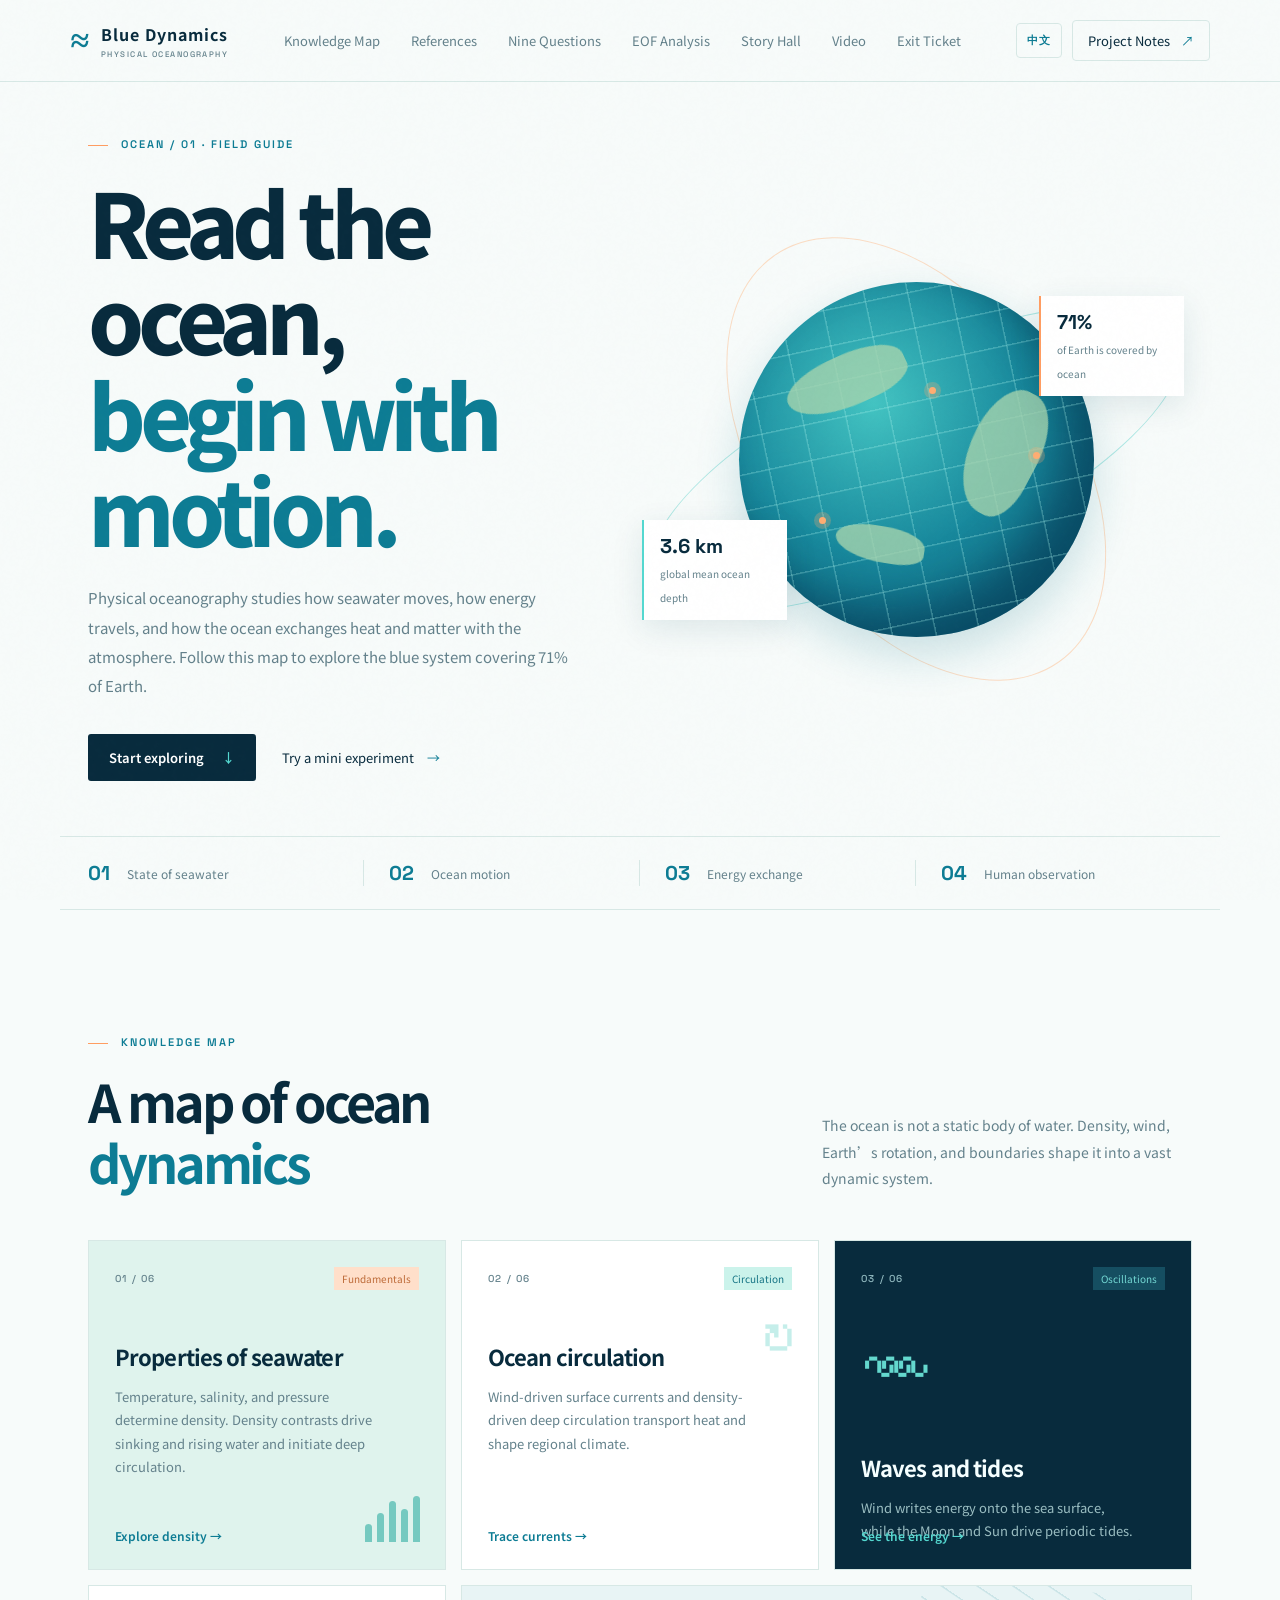
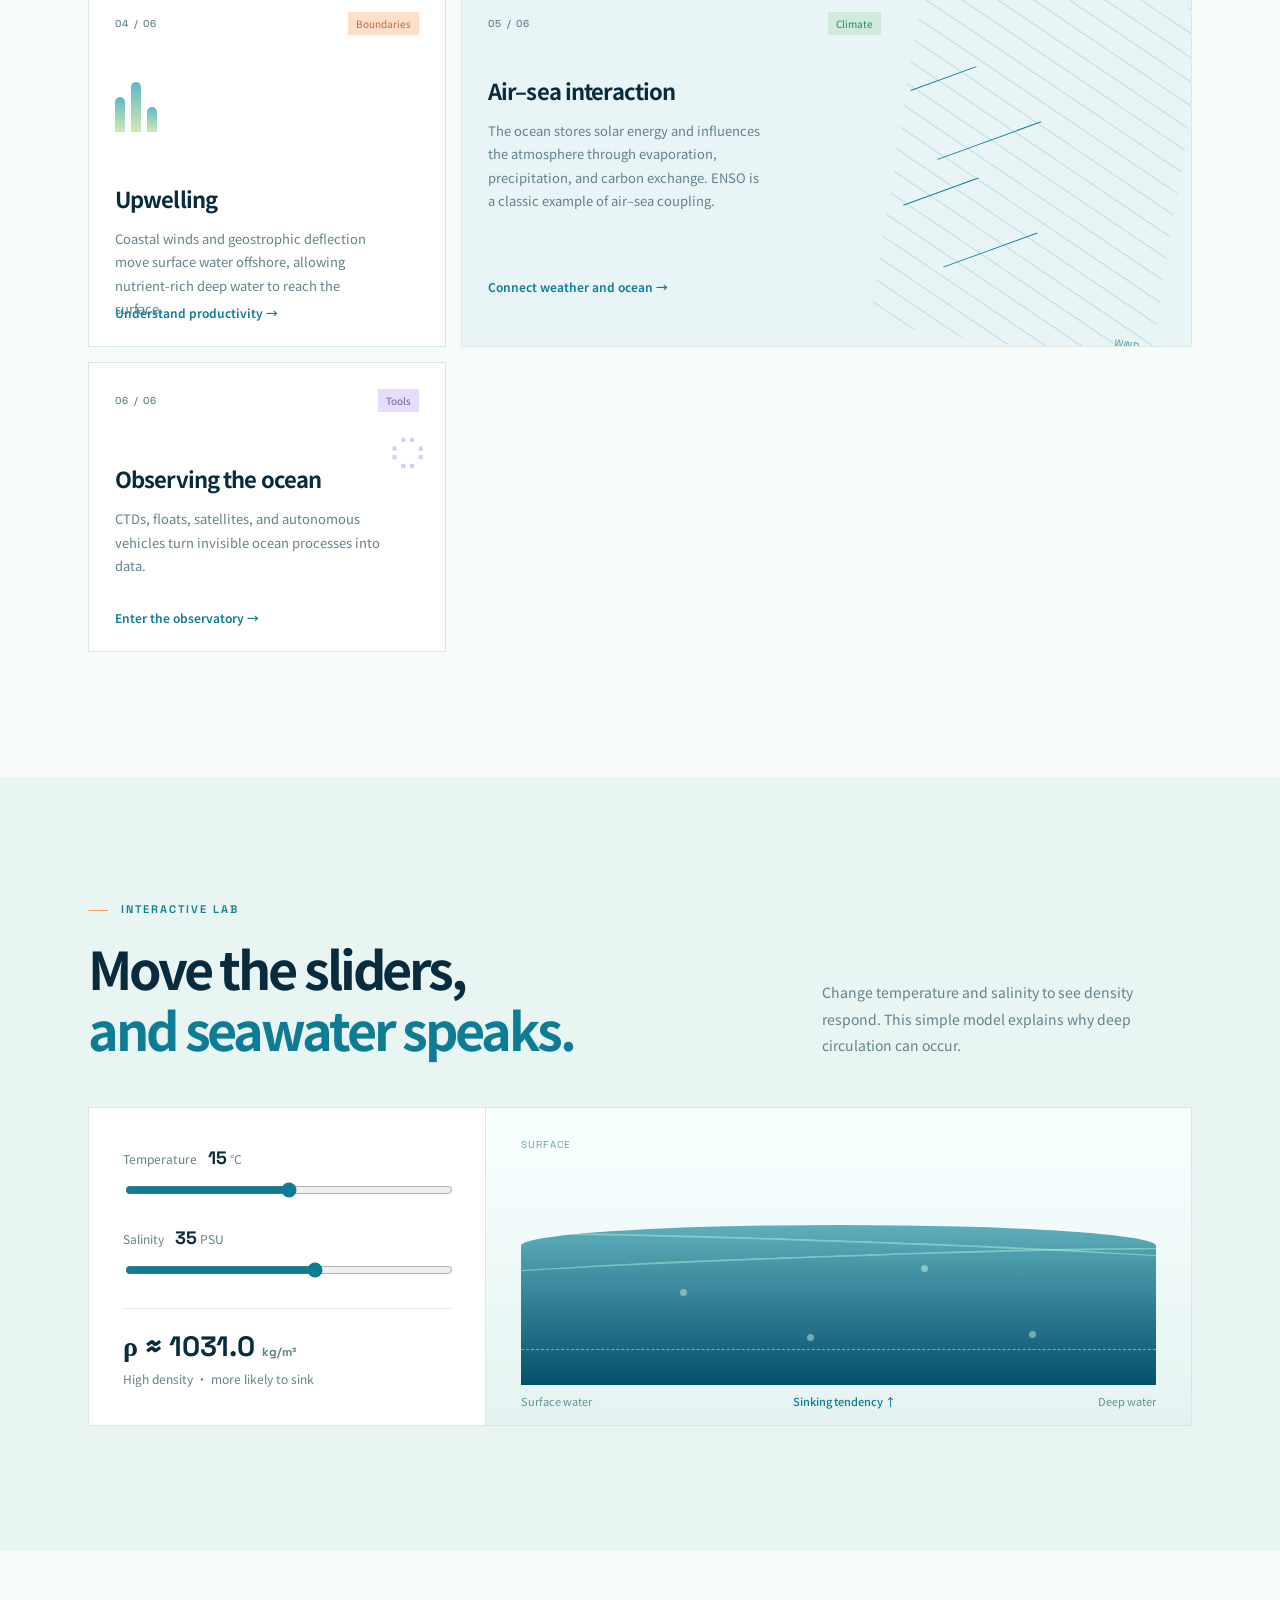
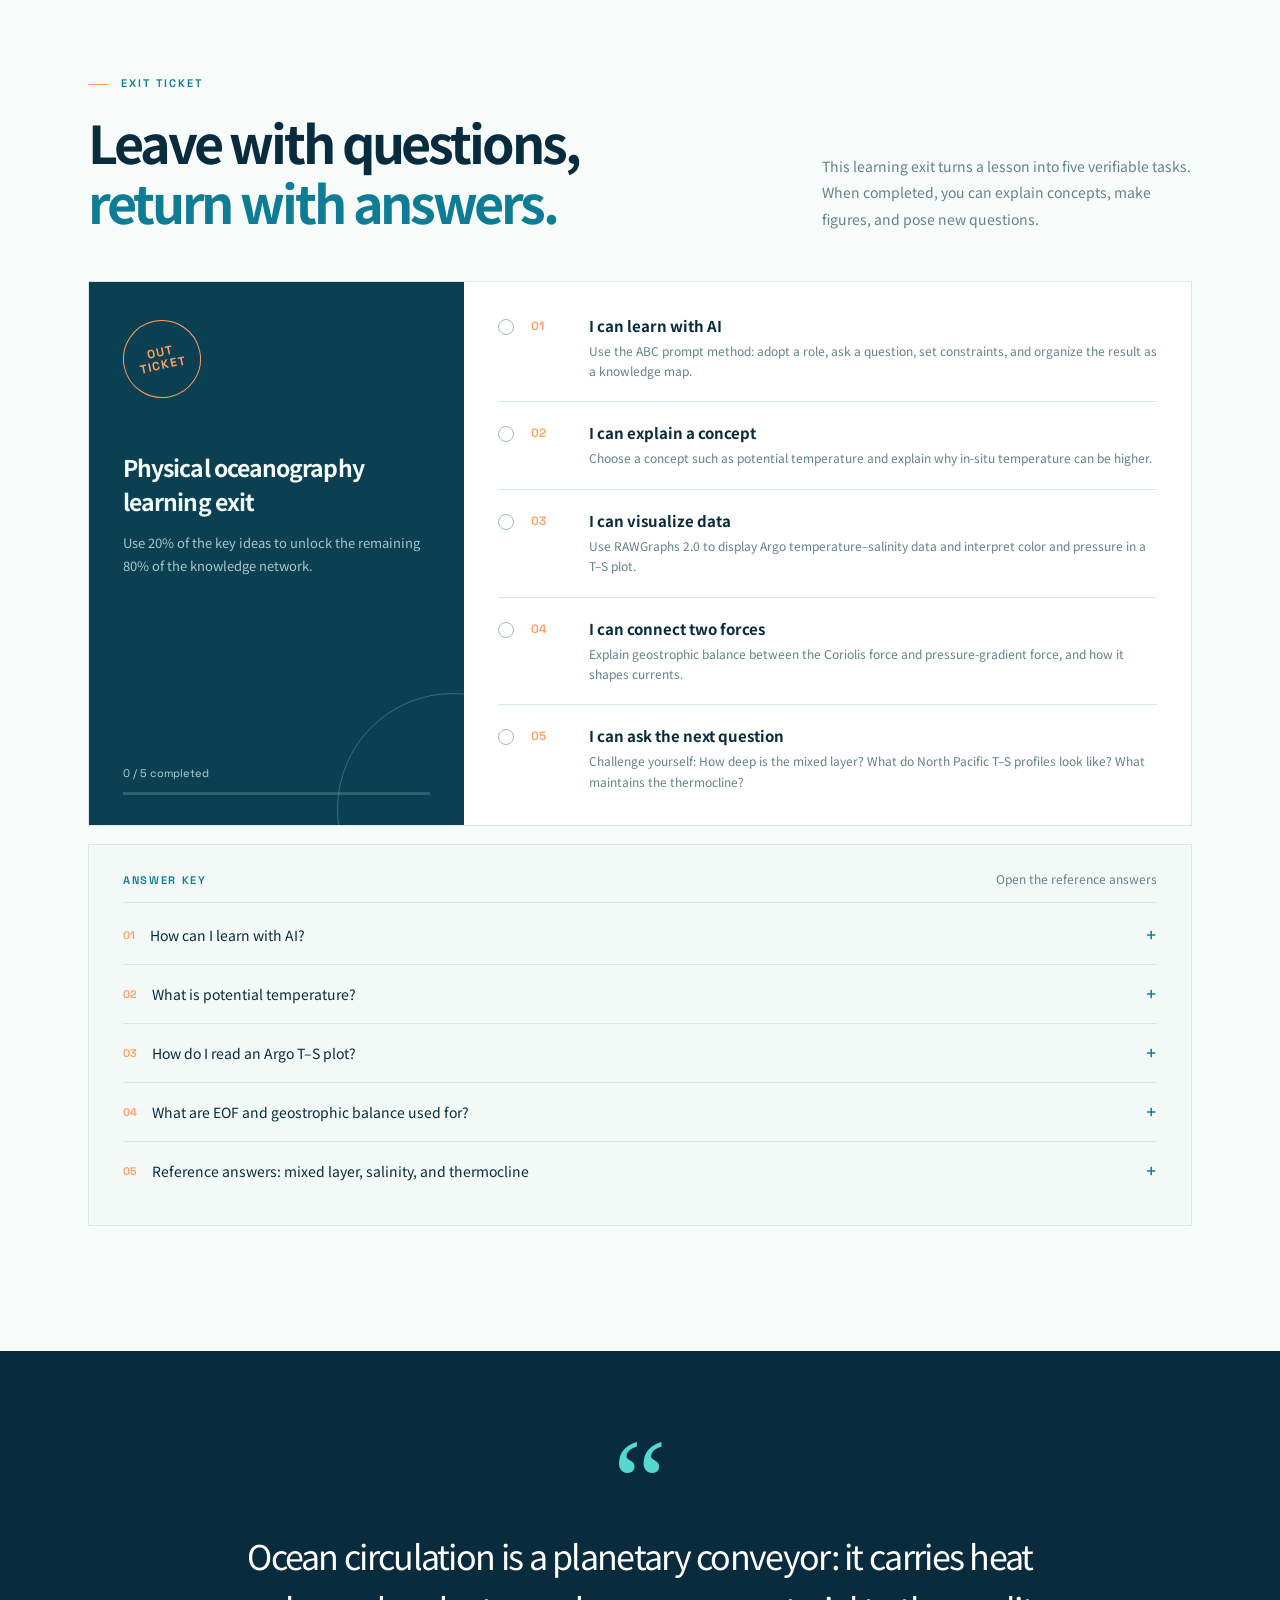
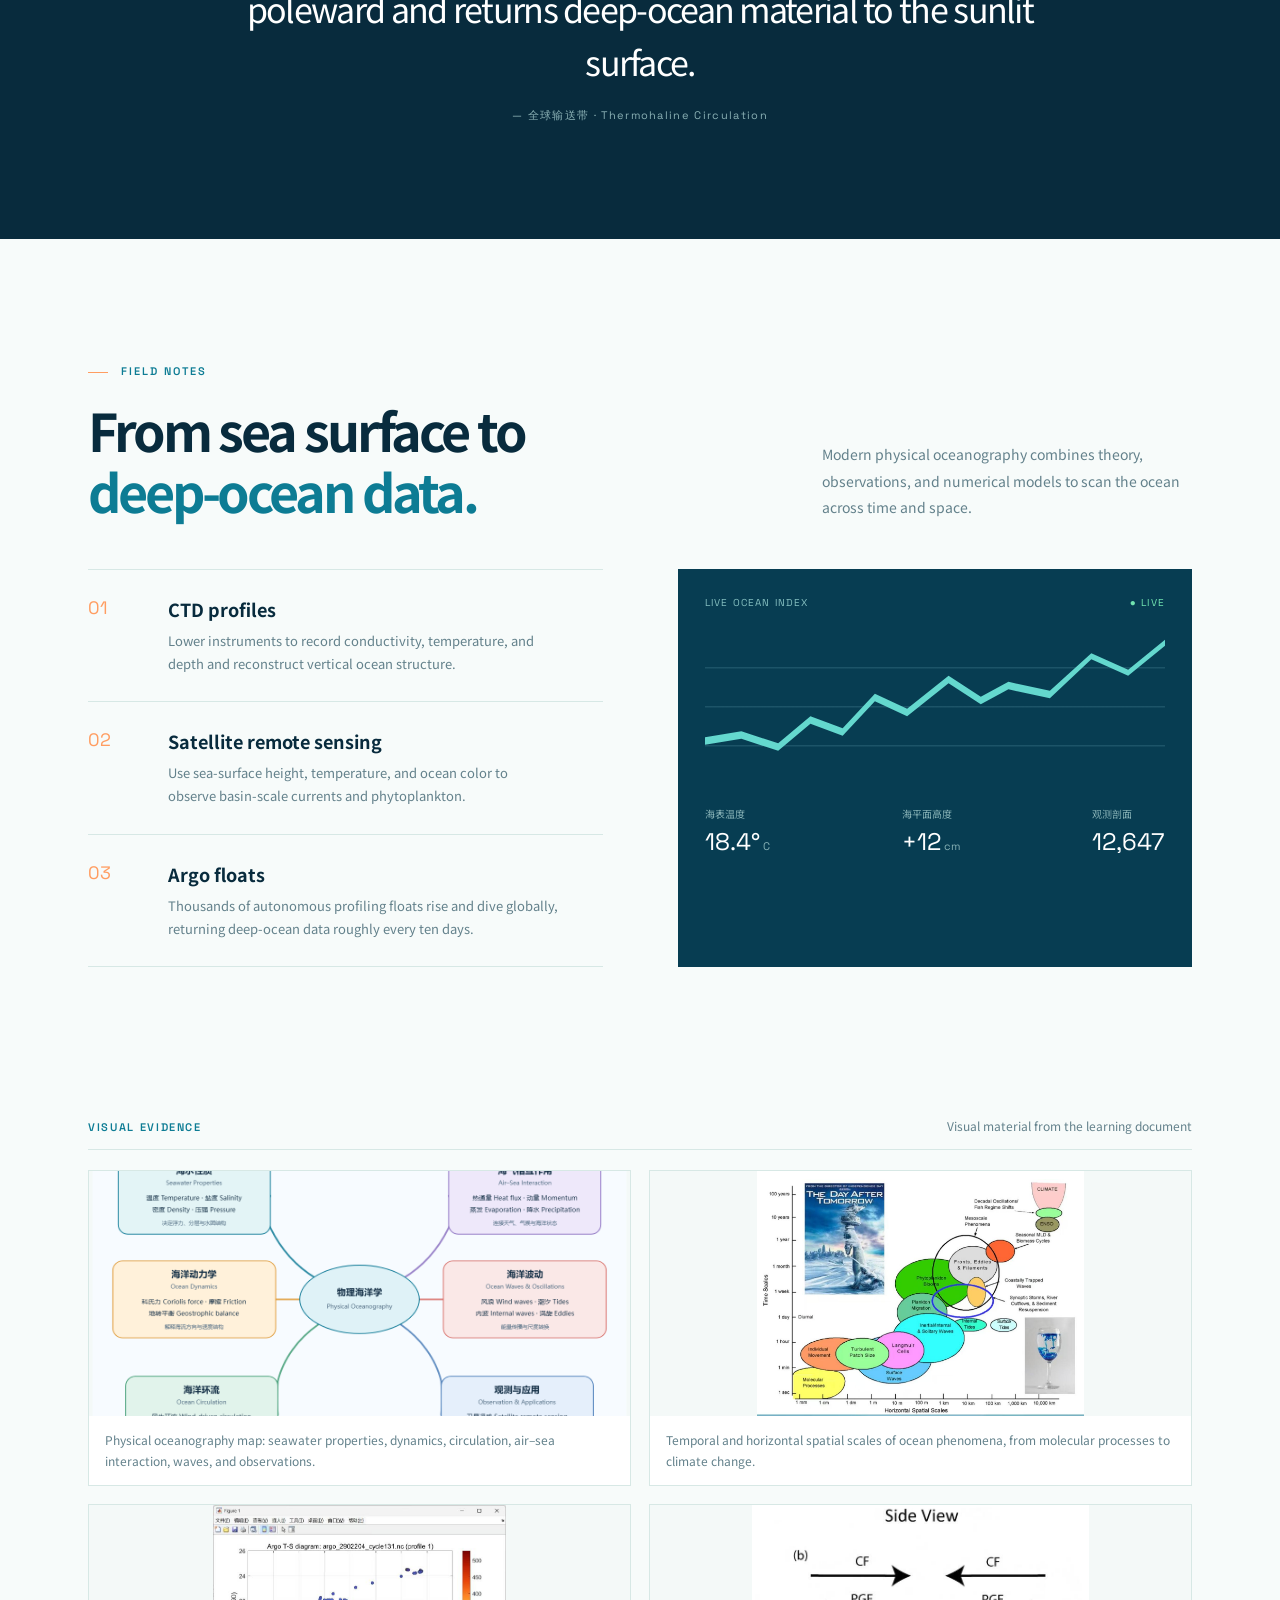
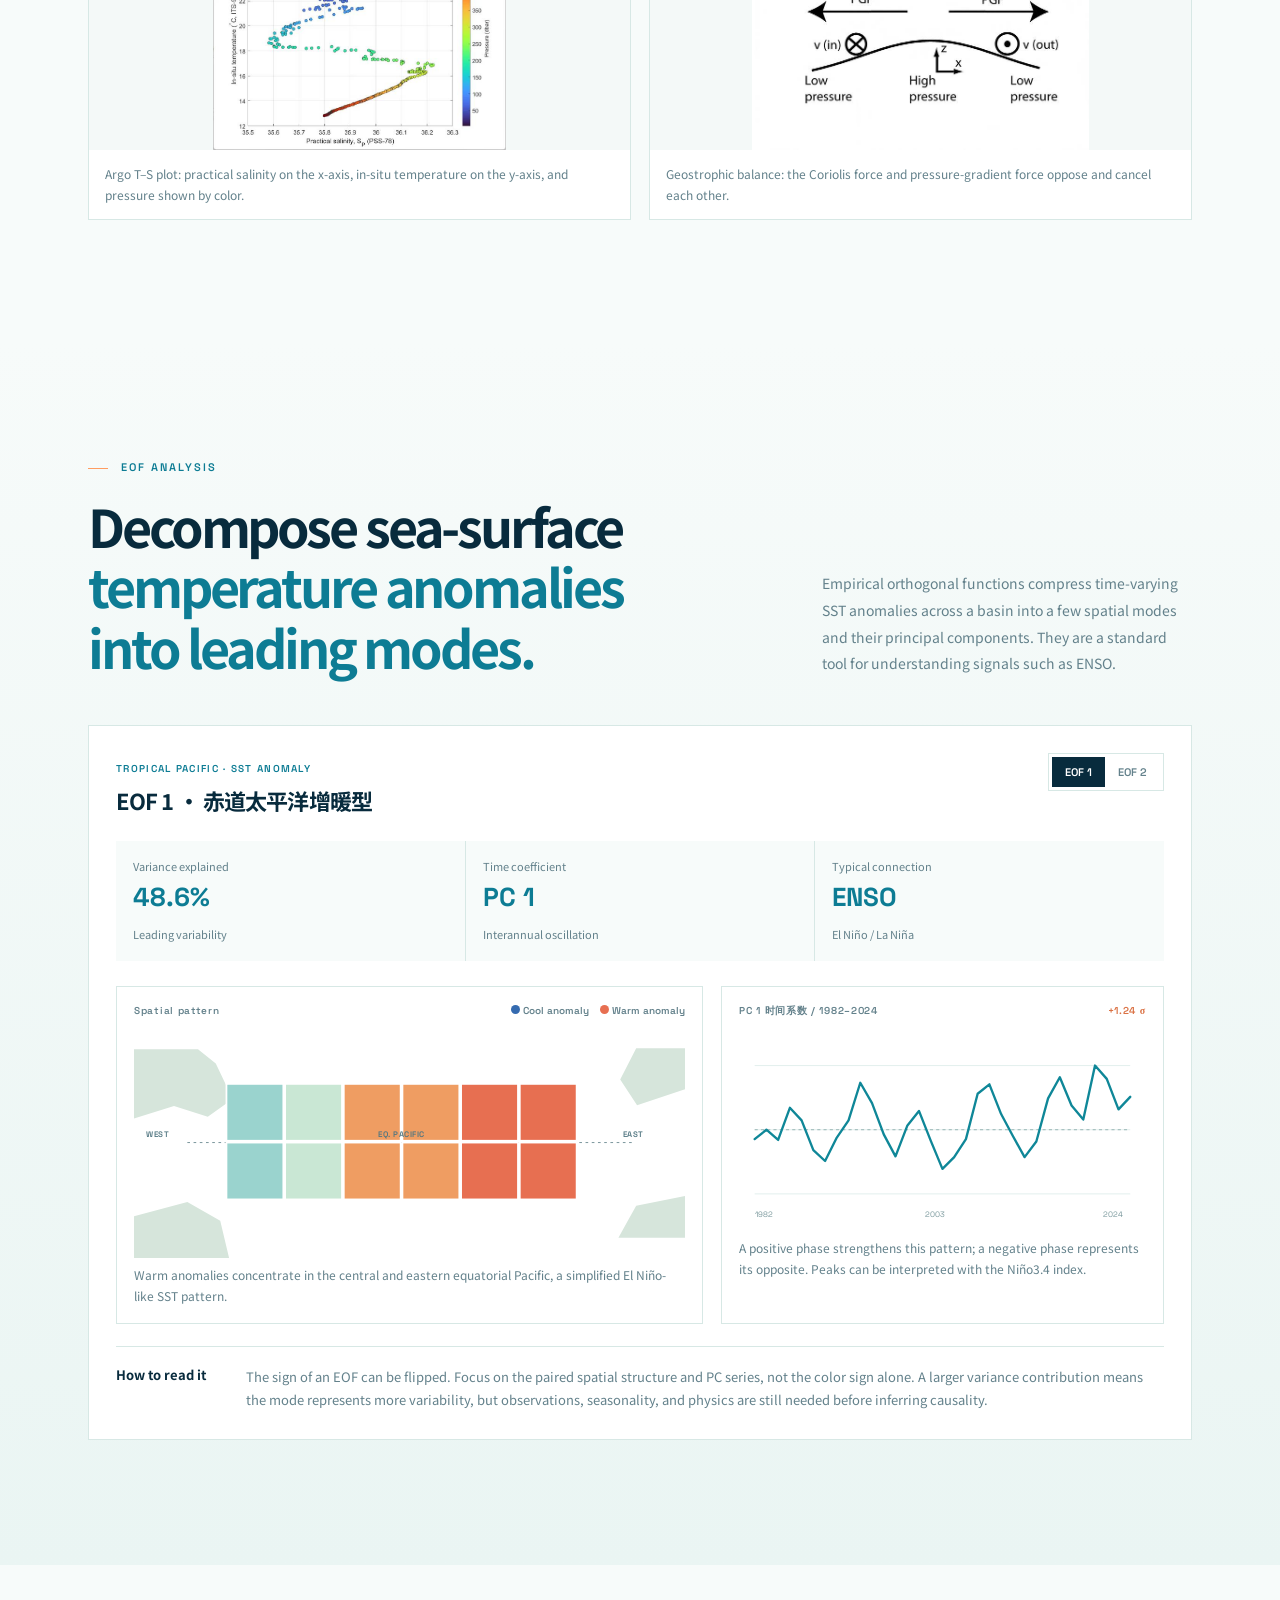
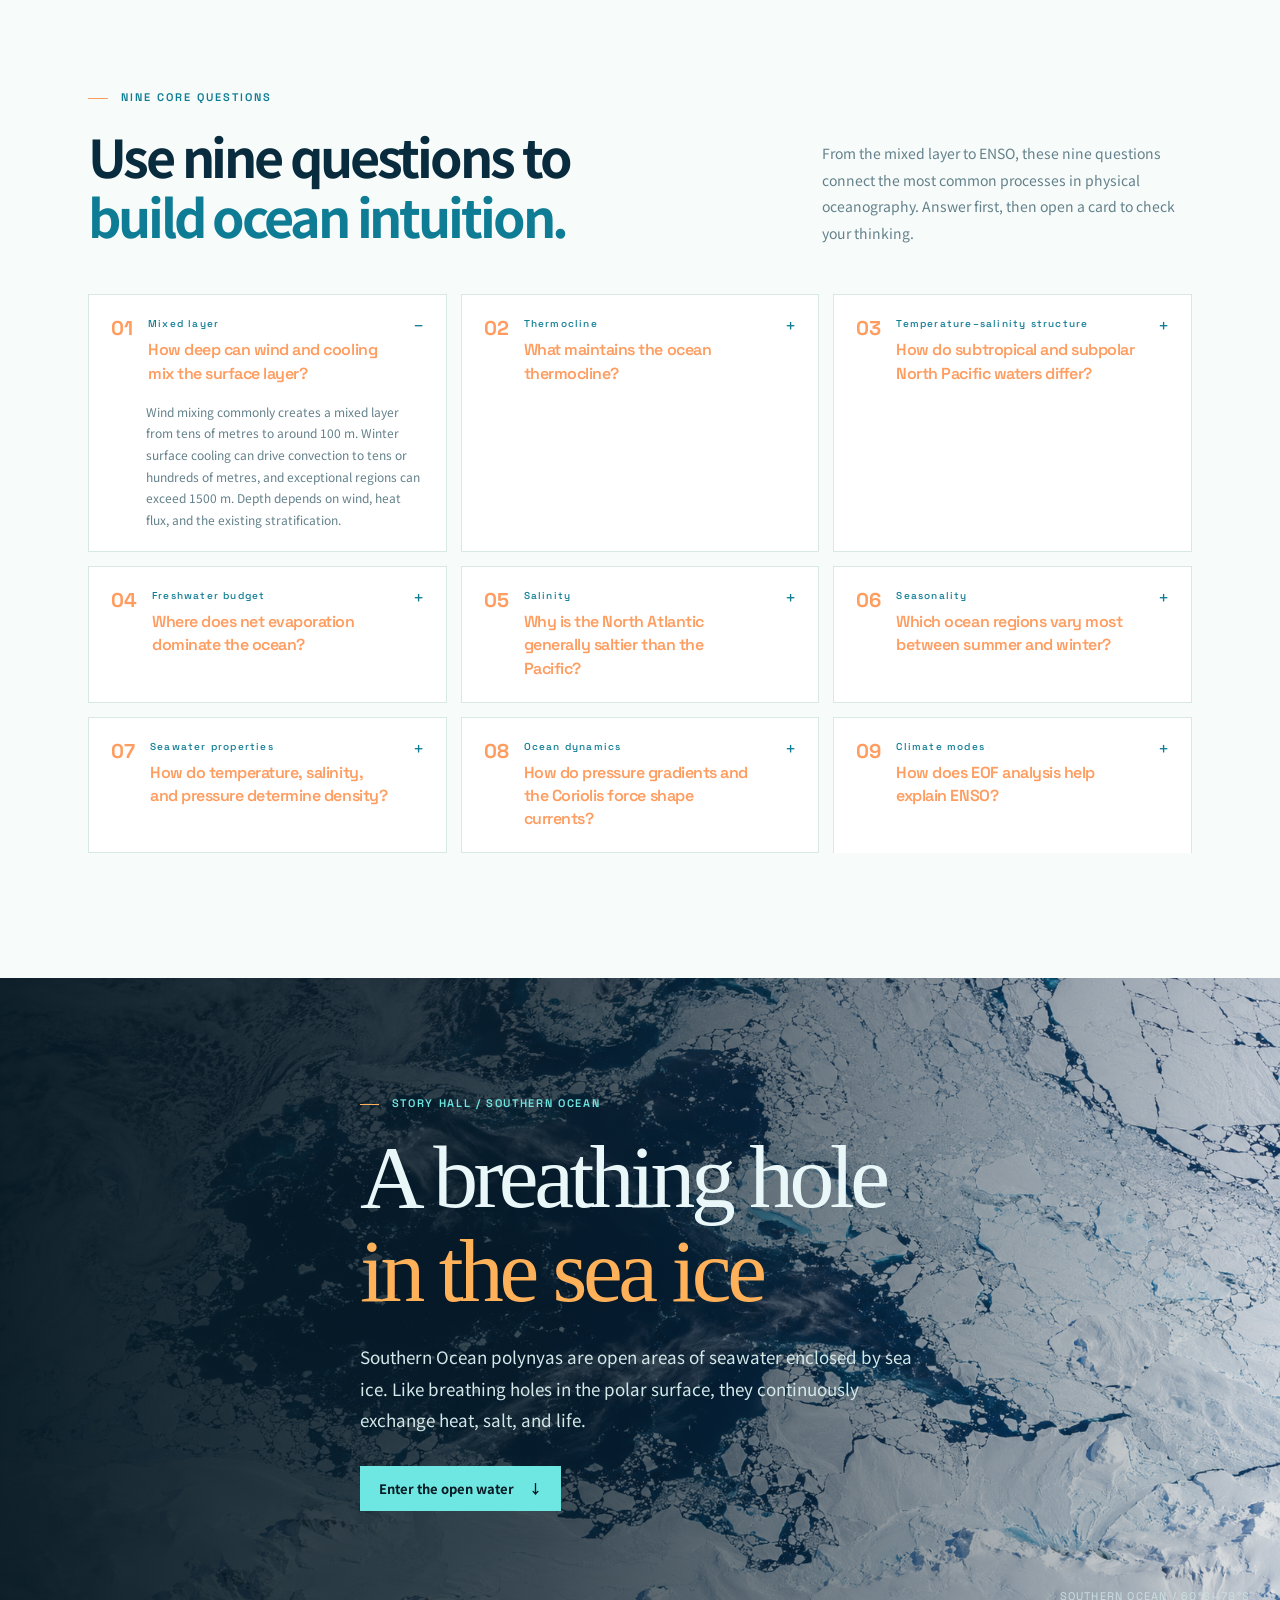
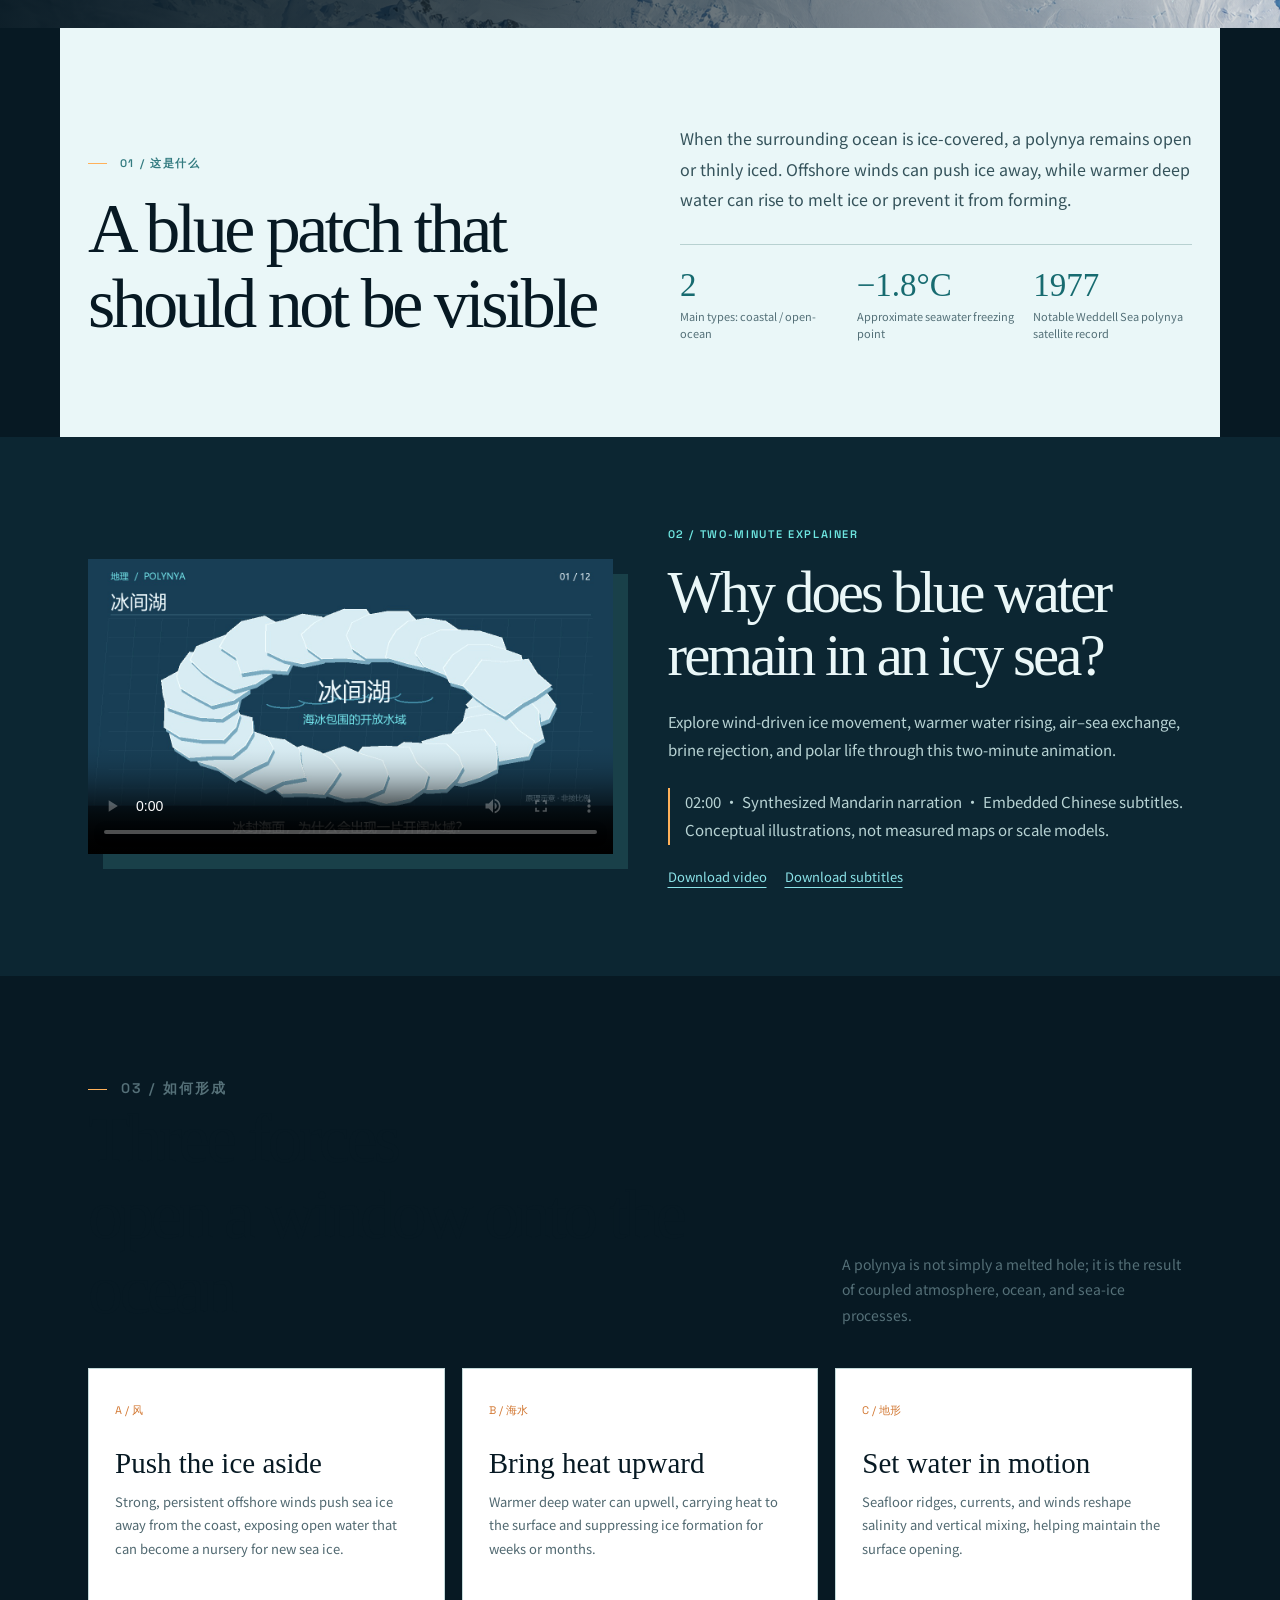
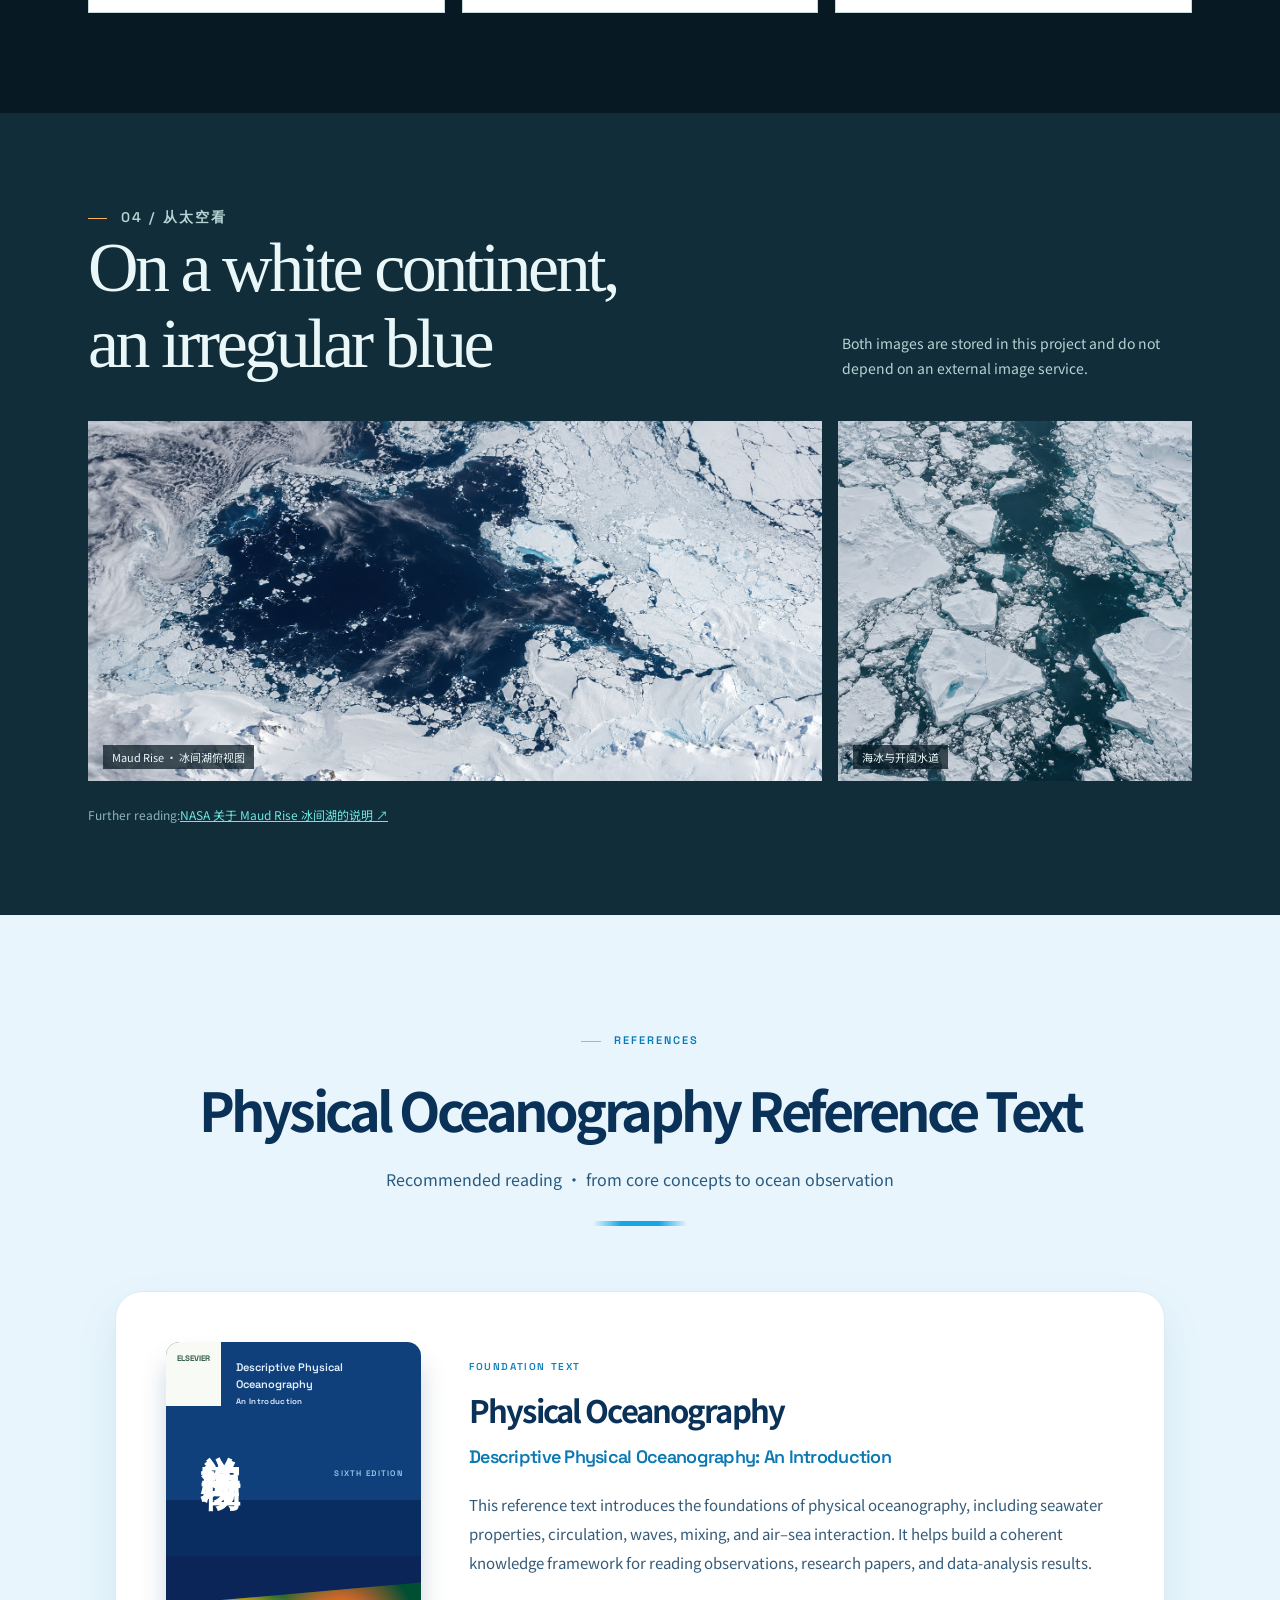
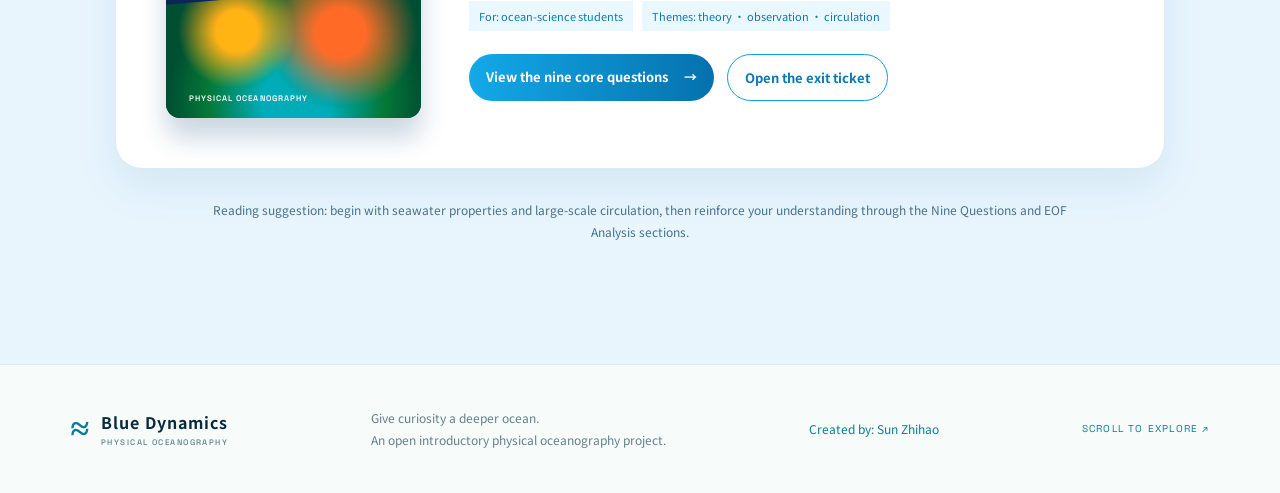
==== commit 7e89692e: "Replace story video with polynya explainer" ====
--- a/en.html
+++ b/en.html
@@ -15,7 +15,7 @@
   <header class="topbar">
     <a class="brand" href="#top"><span class="brand-mark">≈</span><span>蓝色动力学<small>PHYSICAL OCEANOGRAPHY</small></span></a>
     <nav>
-      <a href="#explore">知识地图</a><a href="#references">参考书目</a><a href="#questions">九问</a><a href="#eof">EOF 分析</a><a href="#story">故事会</a><a href="#ticket">出门票</a>
+      <a href="#explore">知识地图</a><a href="#references">参考书目</a><a href="#questions">九问</a><a href="#eof">EOF 分析</a><a href="#story">故事会</a><a href="#polynya-film">Video</a><a href="#ticket">出门票</a>
     </nav>
     <div class="header-actions"><a class="language-switch" href="index.html" lang="zh-CN">中文</a><a class="github" href="README.md">Project Notes <span>↗</span></a></div>
   </header>
@@ -61,7 +61,7 @@
     <section class="doc-figures section-wrap"><div class="answer-heading"><span>VISUAL EVIDENCE</span><small>来自学习文档的图像资料</small></div><div class="figure-grid"><figure><img src="assets/physical-oceanography-map.png" alt="物理海洋学知识框架图"><figcaption>物理海洋学知识框架：海水性质、动力学、环流、海气相互作用、波动与观测。</figcaption></figure><figure><img src="assets/ocean-scales.jpeg" alt="海洋现象的时间尺度与水平空间尺度图"><figcaption>海洋现象的时间尺度与水平空间尺度，从分子过程到气候变化。</figcaption></figure><figure><img src="assets/argo-ts-diagram.png" alt="Argo 温盐图，颜色表示压力"><figcaption>Argo T-S 图：横轴为实用盐度，纵轴为现场温度，颜色表示压力。</figcaption></figure><figure><img src="assets/geostrophic-balance.jpeg" alt="科氏力与压强梯度力地转平衡示意图"><figcaption>地转平衡示意：科氏力与压强梯度力方向相反并相互抵消。</figcaption></figure></div></section>
     <section id="eof" class="eof section-wrap"><div class="section-heading"><div><p class="eyebrow"><i></i> EOF ANALYSIS</p><h2>把海温异常，<br><em>分解成主导模态。</em></h2></div><p>经验正交函数（EOF）将一整片海域随时间变化的海表温度异常，压缩为少数空间模态和对应的时间系数（PC）。它是理解 ENSO 等气候信号的常用工具。</p></div><div class="eof-dashboard" data-mode="1"><div class="eof-toolbar"><div><span class="mini-label">TROPICAL PACIFIC · SST ANOMALY</span><h3 id="eofModeLabel">EOF 1 · 赤道太平洋增暖型</h3></div><div class="mode-switch" role="group" aria-label="选择 EOF 模态"><button class="eof-tab active" data-mode="1">EOF 1</button><button class="eof-tab" data-mode="2">EOF 2</button></div></div><div class="eof-kpis"><div><small>方差贡献</small><b id="eofVariance">48.6%</b><span>主导变化</span></div><div><small>对应时间系数</small><b id="eofPc">PC 1</b><span>年际振荡</span></div><div><small>典型联系</small><b id="eofSignal">ENSO</b><span>El Niño / La Niña</span></div></div><div class="eof-plots"><div class="eof-map"><div class="plot-head"><span>空间模态 / Spatial pattern</span><span class="legend"><i></i>冷异常 <i></i>暖异常</span></div><svg viewBox="0 0 620 260" role="img" aria-label="热带太平洋海表温度异常 EOF 空间模态示意图"><path class="land" d="M0 25H72l20 16 19 40-28 20L45 89 0 103zM620 24h-55l-18 35 19 29 54-18zM0 213l60-16 37 21 10 42H0zM620 190l-55 11-20 36h75z"/><path class="equator" d="M60 130H560"/><g class="cells"><rect x="104" y="64" width="64" height="64"/><rect x="170" y="64" width="64" height="64"/><rect x="236" y="64" width="64" height="64"/><rect x="302" y="64" width="64" height="64"/><rect x="368" y="64" width="64" height="64"/><rect x="434" y="64" width="64" height="64"/><rect x="104" y="130" width="64" height="64"/><rect x="170" y="130" width="64" height="64"/><rect x="236" y="130" width="64" height="64"/><rect x="302" y="130" width="64" height="64"/><rect x="368" y="130" width="64" height="64"/><rect x="434" y="130" width="64" height="64"/></g><text x="275" y="124">EQ. PACIFIC</text><text x="14" y="124">WEST</text><text x="550" y="124">EAST</text></svg><p id="eofMapCaption">暖异常集中在中东部赤道太平洋，可作为 El Niño 型海温变化的简化示意。</p></div><div class="eof-pc"><div class="plot-head"><span id="pcTitle">PC 1 时间系数 / 1982–2024</span><span class="pc-current" id="pcCurrent">+1.24 σ</span></div><svg viewBox="0 0 520 260" role="img" aria-label="EOF 主成分时间序列示意图"><path class="gridline" d="M20 48H500M20 130H500M20 212H500"/><path class="zero" d="M20 130H500"/><path class="pc-line" id="pcLine" d="M20 142 L35 130 50 143 65 102 80 118 95 156 110 170 125 140 140 118 155 70 170 96 185 136 200 164 215 125 230 106 245 144 260 180 275 165 290 142 305 84 320 72 335 110 350 138 365 165 380 145 395 90 410 63 425 99 440 117 455 48 470 65 485 104 500 88"/><text x="20" y="241">1982</text><text x="238" y="241">2003</text><text x="465" y="241">2024</text></svg><p id="pcCaption">正位相代表该空间型增强；负位相表示其反相状态。峰值年份可与 Niño3.4 指数一起解读。</p></div></div><div class="eof-insight"><b>如何解读</b><p>EOF 的符号可以整体翻转，重点不在正负颜色本身，而在空间结构与 PC 时间序列是否成对出现。方差贡献越高，说明该模态越能代表研究海域的主要变化；但仍应结合观测、季节性和物理过程，避免把统计模态直接等同于因果机制。</p></div></div></section>
     <section id="questions" class="questions section-wrap"><div class="section-heading"><div><p class="eyebrow"><i></i> NINE CORE QUESTIONS</p><h2>用九个问题，<br><em>建立海洋直觉。</em></h2></div><p>从混合层到 ENSO，这九个问题串起物理海洋学最常见的过程。先自己作答，再展开卡片核对思路。</p></div><div class="question-grid"><details class="question-card" open><summary><span class="question-no">01</span><span><em>混合层</em><b>风和冷却能把混合层搅多深？</b></span></summary><p>风搅拌常形成数十米到约百米的混合层；冬季表面冷却引起的对流可达数十至数百米，少数强深对流区可超过 1500 米。深度取决于风、热通量和原有层结。</p></details><details class="question-card"><summary><span class="question-no">02</span><span><em>温跃层</em><b>是什么维持着海洋温跃层？</b></span></summary><p>季节温跃层来自表层加热造成的稳定层结，与风搅拌和冷却对流相互竞争；永久温跃层还受向下热扩散、上升流、下沉和通风过程共同控制。</p></details><details class="question-card"><summary><span class="question-no">03</span><span><em>温盐结构</em><b>北太平洋副热带与副极地有什么不同？</b></span></summary><p>副热带表层通常温暖偏咸，永久温跃层明显，中层常有盐度极小值；副极地表层较冷较淡，盐跃层更强，夏季常可保留冬季冷水形成温度极小。</p></details><details class="question-card"><summary><span class="question-no">04</span><span><em>淡水收支</em><b>海洋净蒸发主要发生在哪里？</b></span></summary><p>净蒸发（E &gt; P）主要出现在南北半球干燥副热带和地中海、红海等强蒸发边缘海；赤道雨带与很多高纬海区则以净降水为主。</p></details><details class="question-card"><summary><span class="question-no">05</span><span><em>盐度</em><b>为什么北大西洋总体比太平洋更咸？</b></span></summary><p>关键是淡水收支与跨盆地输送不同。部分大西洋蒸发水汽被大气输送到太平洋，大西洋环流又将副热带咸水向北输送，地中海高盐出流也会影响中层。</p></details><details class="question-card"><summary><span class="question-no">06</span><span><em>季节性</em><b>哪些海域的夏冬差异最大？</b></span></summary><p>若看海表温度，中纬度年内变化通常较强，热带暖池和接近冰点的水域较弱。若看混合层深度，冬季冷却强、层结弱的海域变化则最明显。</p></details><details class="question-card"><summary><span class="question-no">07</span><span><em>海水性质</em><b>温度、盐度和压强怎样决定密度？</b></span></summary><p>海水越冷、越咸，密度通常越高；压强增大也会压缩海水并提高密度。位势温度把水团带回共同参考压力，剥离压缩造成的额外升温，便于比较真实热状态。</p></details><details class="question-card"><summary><span class="question-no">08</span><span><em>海洋动力</em><b>压强梯度力与科氏力如何塑造海流？</b></span></summary><p>大尺度、低摩擦海洋中，水平压强梯度力推动水流，科氏力使其偏转，二者接近平衡时形成地转流。北半球流向右偏，南半球流向左偏。</p></details><details class="question-card"><summary><span class="question-no">09</span><span><em>气候模态</em><b>EOF 怎样帮助理解 ENSO？</b></span></summary><p>EOF 将热带太平洋海温异常拆成少数空间型与时间系数。第一模态常表现为赤道太平洋的大范围同相海温变化，可与 Niño3.4 指数配合，用于追踪 ENSO 的强弱和演变。</p></details></div></section>
-    <section id="story" class="story"><div class="story-hero"><div class="story-wrap"><p class="story-kicker"><i></i> STORY HALL / SOUTHERN OCEAN</p><h2>海冰之中的<br><em>呼吸孔</em></h2><p>南大洋的冰间湖，是被海冰围住的一块开阔海水。它们像极地表面的“呼吸孔”，持续交换热量、盐分与生命。</p><a href="#story-explain" class="story-button">进入这片开阔水域 <span>↓</span></a></div><span class="story-coord">SOUTHERN OCEAN / 60°S—78°S</span></div><div id="story-explain" class="story-intro story-wrap"><div><p class="story-kicker"><i></i> 01 / 这是什么</p><h3>一块不该<br>被看见的蓝</h3></div><div class="story-copy"><p>当周围海面被冰封，冰间湖（polynya）却保持开阔或薄冰状态。它可能由离岸风将海冰推开，也可能由深层较暖海水上涌，融化或阻止表面结冰。</p><div class="story-stats"><div><b>2</b><span>主要类型：沿岸型 / 海洋型</span></div><div><b>−1.8°C</b><span>海水开始结冰的近似温度</span></div><div><b>1977</b><span>著名威德尔海冰间湖卫星记录</span></div></div></div></div><div class="story-dark"><div class="story-wrap story-media"><div class="story-video"><video controls preload="metadata" poster="assets/southern-ocean-polynya.png"><source src="https://landsat.gsfc.nasa.gov/wp-content/uploads/2024/04/LEAP_Antarctica.mp4" type="video/mp4">你的浏览器不支持视频播放。</video></div><div><p class="story-kicker"><i></i> 02 / NASA 影像记录</p><h3>真实的极夜观测影像</h3><p>NASA Landsat 通过极地扩展观测持续记录南极海冰、冰架与冰间湖。影像让我们看到，南大洋并非静止的白色背景，而是不断运动和交换的系统。</p><p class="story-note">来源：NASA / Landsat Extended Acquisitions of the Poles（LEAP）</p></div></div></div><div class="story-mechanism story-wrap"><div class="story-section-head"><div><p class="story-kicker"><i></i> 03 / 如何形成</p><h3>三股力量，<br>打开一扇海洋的窗</h3></div><p>冰间湖不是“融化的漏洞”，而是大气、海洋与海冰共同作用的结果。</p></div><div class="story-cards"><article><span>A / 风</span><h4>把冰推开</h4><p>强劲而持续的离岸风将海冰吹离海岸，露出开阔水带；这里也常成为新海冰的“育苗床”。</p></article><article><span>B / 海水</span><h4>把热带上来</h4><p>深层较暖海水上涌，把热量带到表面，抑制结冰，形成可持续数周甚至数月的开阔海面。</p></article><article><span>C / 地形</span><h4>让水旋起来</h4><p>海底山脊、洋流与风共同改变盐分分布和垂向混合，维持海面的“空洞”。</p></article></div></div><div class="story-gallery"><div class="story-wrap"><div class="story-section-head"><div><p class="story-kicker"><i></i> 04 / 从太空看</p><h3>白色大陆上<br>不规则的蓝</h3></div><p>两张图像均已随项目保存，不依赖外部图片服务。</p></div><div class="story-gallery-grid"><figure class="story-large"><img src="assets/southern-ocean-polynya.png" alt="南大洋冰间湖卫星风格俯视图"><figcaption>Maud Rise · 冰间湖俯视图</figcaption></figure><figure><img src="assets/southern-ocean-sea-ice.png" alt="南极海冰与开阔水道"><figcaption>海冰与开阔水道</figcaption></figure></div><p class="story-source">延伸阅读：<a href="https://science.nasa.gov/earth/earth-observatory/deciphering-the-maud-rise-polynya-145069/" target="_blank" rel="noreferrer">NASA 关于 Maud Rise 冰间湖的说明 ↗</a></p></div></div></section>
+    <section id="story" class="story"><div class="story-hero"><div class="story-wrap"><p class="story-kicker"><i></i> STORY HALL / SOUTHERN OCEAN</p><h2>海冰之中的<br><em>呼吸孔</em></h2><p>南大洋的冰间湖，是被海冰围住的一块开阔海水。它们像极地表面的“呼吸孔”，持续交换热量、盐分与生命。</p><a href="#story-explain" class="story-button">进入这片开阔水域 <span>↓</span></a></div><span class="story-coord">SOUTHERN OCEAN / 60°S—78°S</span></div><div id="story-explain" class="story-intro story-wrap"><div><p class="story-kicker"><i></i> 01 / 这是什么</p><h3>一块不该<br>被看见的蓝</h3></div><div class="story-copy"><p>当周围海面被冰封，冰间湖（polynya）却保持开阔或薄冰状态。它可能由离岸风将海冰推开，也可能由深层较暖海水上涌，融化或阻止表面结冰。</p><div class="story-stats"><div><b>2</b><span>主要类型：沿岸型 / 海洋型</span></div><div><b>−1.8°C</b><span>海水开始结冰的近似温度</span></div><div><b>1977</b><span>著名威德尔海冰间湖卫星记录</span></div></div></div></div><div id="polynya-film" class="story-dark"><div class="story-wrap story-media"><div class="story-video"><video controls playsinline preload="metadata" poster="assets/polynya-video-poster.jpg" aria-label="Polynyas: a two-minute explainer in Mandarin"><source src="assets/polynya-explained.mp4" type="video/mp4"><track kind="captions" src="assets/polynya-zh.vtt" srclang="zh" label="Chinese"></video></div><div><p class="story-kicker">02 / TWO-MINUTE EXPLAINER</p><h3>Why does blue water remain in an icy sea?</h3><p>Explore wind-driven ice movement, warmer water rising, air–sea exchange, brine rejection, and polar life through this two-minute animation.</p><p class="story-note">02:00 · Synthesized Mandarin narration · Embedded Chinese subtitles. Conceptual illustrations, not measured maps or scale models.</p><div class="film-footer"><div><a href="assets/polynya-explained.mp4" download>Download video</a><a href="assets/polynya-zh.srt" download>Download subtitles</a></div></div></div></div></div><div class="story-mechanism story-wrap"><div class="story-section-head"><div><p class="story-kicker"><i></i> 03 / 如何形成</p><h3>三股力量，<br>打开一扇海洋的窗</h3></div><p>冰间湖不是“融化的漏洞”，而是大气、海洋与海冰共同作用的结果。</p></div><div class="story-cards"><article><span>A / 风</span><h4>把冰推开</h4><p>强劲而持续的离岸风将海冰吹离海岸，露出开阔水带；这里也常成为新海冰的“育苗床”。</p></article><article><span>B / 海水</span><h4>把热带上来</h4><p>深层较暖海水上涌，把热量带到表面，抑制结冰，形成可持续数周甚至数月的开阔海面。</p></article><article><span>C / 地形</span><h4>让水旋起来</h4><p>海底山脊、洋流与风共同改变盐分分布和垂向混合，维持海面的“空洞”。</p></article></div></div><div class="story-gallery"><div class="story-wrap"><div class="story-section-head"><div><p class="story-kicker"><i></i> 04 / 从太空看</p><h3>白色大陆上<br>不规则的蓝</h3></div><p>两张图像均已随项目保存，不依赖外部图片服务。</p></div><div class="story-gallery-grid"><figure class="story-large"><img src="assets/southern-ocean-polynya.png" alt="南大洋冰间湖卫星风格俯视图"><figcaption>Maud Rise · 冰间湖俯视图</figcaption></figure><figure><img src="assets/southern-ocean-sea-ice.png" alt="南极海冰与开阔水道"><figcaption>海冰与开阔水道</figcaption></figure></div><p class="story-source">延伸阅读：<a href="https://science.nasa.gov/earth/earth-observatory/deciphering-the-maud-rise-polynya-145069/" target="_blank" rel="noreferrer">NASA 关于 Maud Rise 冰间湖的说明 ↗</a></p></div></div></section>
     <section id="textbook" class="textbook section-wrap"><div class="section-heading"><div><p class="eyebrow"><i></i> TEXTBOOK READING</p><h2>把教材内容，<br><em>读成自己的海洋语言。</em></h2></div><p>这里按物理海洋学的学习主线整理教材章节、关键词与公式提示。可将具体教材的页码、图表和课堂笔记继续补充到相应章节。</p></div><div class="textbook-layout"><aside class="textbook-index"><p>CHAPTERS</p><a href="#chapter-01"><span>01</span> 海洋与海水</a><a href="#chapter-02"><span>02</span> 海洋动力学</a><a href="#chapter-03"><span>03</span> 海洋环流</a><a href="#chapter-04"><span>04</span> 波浪与潮汐</a><a href="#chapter-05"><span>05</span> 气候与变化</a><small>教材笔记 · 可持续补充</small></aside><div class="textbook-content"><details id="chapter-01" open><summary><span>01</span><b>海洋与海水</b><em>Seawater properties</em></summary><div class="chapter-body"><p>教材从温度、盐度、压强和密度开始。它们决定海水的分层稳定性，也决定水团会停留在表层、下沉到深海，或沿等密度面输送。</p><div class="chapter-tags"><span>温度 T</span><span>盐度 S</span><span>密度 ρ</span><span>位势温度 θ</span></div><p class="chapter-tip"><b>阅读提示：</b>比较不同深度的海水时，应注意压强造成的压缩增温；位势温度能更公平地比较水团真实的热状态。</p></div></details><details id="chapter-02"><summary><span>02</span><b>海洋动力学</b><em>Ocean dynamics</em></summary><div class="chapter-body"><p>海水运动由压强梯度力、科氏力、摩擦力和重力共同控制。在大尺度、低摩擦海洋中，压强梯度力与科氏力近似平衡，形成地转流。</p><div class="formula-strip">f k × u ≈ −(1/ρ)∇p</div><p class="chapter-tip"><b>阅读提示：</b>北半球的地转流使低压位于流向左侧；南半球则相反。</p></div></details><details id="chapter-03"><summary><span>03</span><b>海洋环流</b><em>Ocean circulation</em></summary><div class="chapter-body"><p>风驱动环流主要影响上层海洋；温盐差异驱动的深层环流连接各大洋。二者一起输送热量、盐分、碳和营养盐，是全球气候系统的重要组成。</p><div class="chapter-tags"><span>Ekman 输送</span><span>西边界流</span><span>热盐环流</span><span>深水形成</span></div><p class="chapter-tip"><b>阅读提示：</b>将表层风、海平面高度和深层密度结构放在一起看，能更好理解环流的三维形态。</p></div></details><details id="chapter-04"><summary><span>04</span><b>波浪与潮汐</b><em>Waves and tides</em></summary><div class="chapter-body"><p>波浪主要传递能量而非水体本身；潮汐则由月球和太阳的引潮力驱动。内波、惯性波和孤立波可以在海洋内部传递显著能量。</p><div class="chapter-tags"><span>风浪</span><span>潮汐</span><span>内波</span><span>惯性振荡</span></div><p class="chapter-tip"><b>阅读提示：</b>区分“水粒子的轨迹”和“波形传播方向”，是理解波动问题的关键。</p></div></details><details id="chapter-05"><summary><span>05</span><b>气候与变化</b><em>Climate variability</em></summary><div class="chapter-body"><p>海洋储存和再分配热量，因此参与从天气到年代际变化的多个时间尺度。ENSO 是热带太平洋海气耦合的重要模式；EOF 分析可帮助从海温异常场中提取主要变化结构。</p><div class="chapter-tags"><span>ENSO</span><span>EOF</span><span>海气耦合</span><span>海平面</span></div><p class="chapter-tip"><b>阅读提示：</b>统计模态描述数据中最主要的变化，但还需结合风场、热通量和环流来解释其物理原因。</p></div></details></div></div></section>
     <section id="references" class="references"><div class="section-wrap"><div class="reference-title"><p class="eyebrow"><i></i> REFERENCES</p><h2>物理海洋参考书</h2><p>推荐阅读材料 · 从基础概念到海洋观测</p><span></span></div><article class="reference-card"><div class="book-cover" aria-label="物理海洋学参考书封面视觉"><div class="book-publisher">ELSEVIER</div><div class="book-band">Descriptive Physical Oceanography<br><small>An Introduction</small></div><div class="book-cn">物理海洋学</div><div class="book-edition">SIXTH EDITION</div><div class="book-ocean"></div><div class="book-foot">PHYSICAL OCEANOGRAPHY</div></div><div class="reference-copy"><p class="reference-label">FOUNDATION TEXT</p><h3>《物理海洋学》</h3><h4>Descriptive Physical Oceanography: An Introduction</h4><p>这本参考书系统介绍物理海洋学的基础框架，涵盖海水性质、海洋环流、海洋波动、海洋混合与海气相互作用等重要主题。它适合用于建立完整的知识结构，并为后续阅读观测资料、研究论文与数据分析结果打下基础。</p><div class="reference-meta"><span>适合：海洋科学专业学生</span><span>主题：基础理论 · 观测 · 环流</span></div><div class="reference-actions"><a class="reference-primary" href="#questions">查看九个核心问题 <span>→</span></a><a class="reference-secondary" href="#ticket">进入学习出门票</a></div></div></article><p class="reference-note">阅读建议：先从海水性质和大尺度环流入手，再结合本站的九个核心问题与 EOF 分析模块巩固理解。</p></div></section>
   </main>
--- a/styles.css
+++ b/styles.css
@@ -8,6 +8,8 @@
 .doc-figures{padding-top:25px;padding-bottom:120px}.doc-figures>.answer-heading{margin-bottom:20px}.figure-grid{display:grid;grid-template-columns:repeat(2,1fr);gap:18px}.figure-grid figure{margin:0;background:#fff;border:1px solid var(--line);overflow:hidden}.figure-grid img{width:100%;height:245px;display:block;object-fit:contain;background:#f4f9f8}.figure-grid figure:first-child img{object-fit:cover}.figure-grid figcaption{padding:14px 16px;color:var(--muted);font-size:12px;line-height:1.7}.figure-grid figure:hover img{transform:scale(1.025);transition:transform .35s ease}
 .questions{padding-top:125px;padding-bottom:125px}.question-grid{display:grid;grid-template-columns:repeat(3,1fr);gap:14px}.question-card{background:#fff;border:1px solid var(--line);padding:0;min-height:185px;transition:transform .25s ease,box-shadow .25s ease}.question-card:hover{transform:translateY(-3px);box-shadow:0 12px 26px #0f526013}.question-card summary{padding:22px 22px 16px;gap:15px;align-items:flex-start}.question-card summary:after{font-size:18px;line-height:1}.question-no{font:700 20px 'Space Grotesk';color:var(--orange);line-height:1.1}.question-card summary span:last-of-type{display:grid;gap:8px;padding-right:8px}.question-card em{font:500 10px 'Space Grotesk';font-style:normal;letter-spacing:.12em;color:var(--blue)}.question-card b{font-size:16px;line-height:1.45;letter-spacing:-.03em}.question-card p{margin:0 22px 21px 57px;font-size:12px;line-height:1.8;color:var(--muted)}.question-card:not([open]){min-height:132px}.question-card:not([open]) summary{padding-bottom:22px}@media(max-width:800px){.questions{padding-top:80px;padding-bottom:80px}.question-grid{grid-template-columns:1fr}.question-card{min-height:auto}.question-card p{margin-left:22px}}
 .credit{font-size:12px;color:var(--blue);white-space:nowrap}.header-actions{display:flex;align-items:center;gap:10px}.language-switch{font:600 11px 'Space Grotesk';letter-spacing:.08em;color:var(--blue);text-decoration:none;padding:9px 10px;border:1px solid var(--line);border-radius:4px}.language-switch:hover{background:#e5f4f1}
+#polynya-film{scroll-margin-top:80px}#polynya-film .story-video{aspect-ratio:16/9}#polynya-film video{object-fit:contain}
+.polynya-film{padding:90px 0;background:#102d3b;color:#eaf7f8;scroll-margin-top:80px}.polynya-film .eyebrow{color:#79dbe3}.polynya-film h2{font-size:clamp(28px,4vw,46px);line-height:1.25;margin:20px 0}.film-intro{max-width:760px;line-height:1.9;color:#b9d5df;margin-bottom:30px}.polynya-film video{display:block;width:100%;aspect-ratio:16/9;object-fit:contain;background:#091c27;border:1px solid #44616e;border-radius:14px}.film-footer{display:flex;justify-content:space-between;gap:24px;align-items:center;margin-top:22px}.film-footer p{font-size:12px;line-height:1.8;color:#b9d5df}.film-footer>div{display:flex;flex-wrap:wrap;gap:18px}.film-footer a{color:#8be3e8;font-size:13px;text-underline-offset:5px}.film-footer a:focus-visible{outline:2px solid #8be3e8;outline-offset:5px}@media(max-width:800px){.polynya-film{padding:60px 0}.film-footer{display:block}.film-footer>div{margin-top:18px}}
 .textbook{padding-top:125px;padding-bottom:125px;background:#f8fbfa}.textbook-layout{display:grid;grid-template-columns:255px 1fr;border-top:1px solid var(--line);border-bottom:1px solid var(--line)}.textbook-index{padding:29px 25px 28px 0;border-right:1px solid var(--line)}.textbook-index p{font:600 10px 'Space Grotesk';letter-spacing:.14em;color:var(--blue);margin:0 0 18px}.textbook-index a{display:flex;gap:12px;padding:10px 0;color:var(--ink);text-decoration:none;font-size:13px;border-bottom:1px solid #e6f0ee}.textbook-index a:hover{color:var(--blue)}.textbook-index a span{font:600 11px 'Space Grotesk';color:var(--orange)}.textbook-index small{display:block;font-size:11px;color:var(--muted);margin-top:25px}.textbook-content{padding:0 0 0 34px}.textbook-content details{padding:22px 0;border-bottom:1px solid var(--line)}.textbook-content details:last-child{border-bottom:0}.textbook-content summary{display:grid;grid-template-columns:43px 1fr auto;align-items:baseline;gap:12px;font-size:17px}.textbook-content summary:after{display:none}.textbook-content summary span{font:600 12px 'Space Grotesk';color:var(--orange)}.textbook-content summary b{letter-spacing:-.03em}.textbook-content summary em{font:11px 'Space Grotesk';color:var(--muted);letter-spacing:.05em}.chapter-body{padding:13px 0 0 55px}.chapter-body>p{font-size:13px;line-height:1.85;color:var(--muted);margin:0;max-width:720px}.chapter-tags{display:flex;flex-wrap:wrap;gap:7px;margin:15px 0}.chapter-tags span{font-size:11px;color:#277b76;background:#daf1ed;padding:5px 8px}.chapter-tip{border-left:2px solid var(--orange);padding-left:13px;margin-top:16px!important}.chapter-tip b{color:var(--ink)}.formula-strip{display:inline-block;margin:15px 0;color:#075a71;background:#e1f1f0;padding:9px 13px;font:600 16px 'Space Grotesk'}@media(max-width:800px){.textbook{padding-top:80px;padding-bottom:80px}.textbook-layout{grid-template-columns:1fr}.textbook-index{padding:22px 0;border-right:0;border-bottom:1px solid var(--line)}.textbook-index a{display:inline-flex;margin-right:14px;border:0}.textbook-content{padding-left:0}.textbook-content summary{grid-template-columns:32px 1fr}.textbook-content summary em{display:none}.chapter-body{padding-left:0}}
 .story{background:#071923;color:#eaf7f8}.story-wrap{max-width:1160px;margin:auto;padding-left:28px;padding-right:28px}.story-hero{min-height:650px;position:relative;display:flex;align-items:center;background:linear-gradient(90deg,rgba(7,25,35,.96) 0%,rgba(7,25,35,.75) 42%,rgba(7,25,35,.1) 100%),url('assets/southern-ocean-polynya.png') center/cover}.story-kicker{font:600 11px 'Space Grotesk';letter-spacing:.15em;color:#6ee6e1;margin:0 0 20px}.story-kicker i{display:inline-block;width:19px;height:1px;background:#ffb15a;vertical-align:middle;margin-right:8px}.story-hero h2,.story h3{font-family:Georgia,'Times New Roman',serif;font-weight:400;letter-spacing:-.05em}.story-hero h2{font-size:clamp(52px,7vw,91px);line-height:1.05;margin:0 0 23px}.story-hero h2 em{font-style:normal;color:#ffb15a}.story-hero p:not(.story-kicker){font-size:17px;line-height:1.85;color:#d3e9e9;max-width:560px;margin:0 0 30px}.story-button{display:inline-block;background:#6ee6e1;color:#071923;text-decoration:none;padding:13px 19px;font-size:13px;font-weight:700}.story-button span{margin-left:12px}.story-coord{position:absolute;right:30px;bottom:25px;font:11px 'Space Grotesk';letter-spacing:.11em;color:#cbe0e1}.story-intro{background:#eaf7f8;color:#071923;padding-top:95px;padding-bottom:95px;display:grid;grid-template-columns:1fr 1fr;gap:80px;align-items:end}.story-intro .story-kicker{color:#337b80}.story-intro h3,.story-section-head h3{font-size:clamp(42px,5.5vw,70px);line-height:1.08;margin:0}.story-copy{font-size:16px;color:#35535b}.story-copy>p{line-height:1.9;margin:0}.story-stats{border-top:1px solid #b8d1d1;margin-top:29px;padding-top:22px;display:grid;grid-template-columns:repeat(3,1fr);gap:18px}.story-stats b{display:block;color:#176b70;font:400 33px Georgia}.story-stats span{display:block;font-size:11px;color:#547078;line-height:1.55;margin-top:4px}.story-dark{background:#0c2632;padding:90px 0}.story-media{display:grid;grid-template-columns:1fr 1fr;gap:55px;align-items:center}.story-video{aspect-ratio:16/10;background:#051116;box-shadow:15px 15px 0 #6ee6e122}.story-video video{width:100%;height:100%;display:block;object-fit:cover}.story-dark h3{font-size:clamp(37px,4.6vw,62px);line-height:1.08;margin:0 0 20px}.story-dark p:not(.story-kicker){color:#b8d3d4;line-height:1.9;font-size:15px}.story-dark .story-note{font-size:12px;color:#d6e5df;border-left:2px solid #ffb15a;padding-left:15px;margin-top:23px}.story-mechanism{color:#071923;padding-top:100px;padding-bottom:100px}.story-section-head{display:flex;justify-content:space-between;align-items:end;gap:40px;margin-bottom:40px}.story-section-head p{max-width:350px;color:#557078;font-size:14px;line-height:1.8;margin:0}.story-cards{display:grid;grid-template-columns:repeat(3,1fr);gap:17px}.story-cards article{background:#fff;border:1px solid #c3d9d9;padding:26px;min-height:245px;transition:.25s}.story-cards article:hover{background:#e2f4f3;transform:translateY(-4px)}.story-cards span{font:11px 'Space Grotesk';color:#d27731}.story-cards h4{font:400 29px Georgia;margin:28px 0 10px}.story-cards p{font-size:13px;line-height:1.8;color:#506870;margin:0}.story-gallery{background:#102d39;padding:92px 0}.story-gallery .story-section-head h3{color:#eaf7f8}.story-gallery .story-section-head p{color:#b8d3d4}.story-gallery-grid{display:grid;grid-template-columns:1.35fr .65fr;gap:16px;height:360px}.story-gallery figure{position:relative;margin:0;overflow:hidden;background:#0a202c}.story-gallery img{width:100%;height:100%;display:block;object-fit:cover;filter:saturate(.82)}.story-gallery figcaption{position:absolute;left:15px;bottom:12px;background:#071923bb;padding:4px 9px;font-size:11px}.story-source{margin:25px 0 0;color:#8db6b8;font-size:12px}.story-source a{color:#6ee6e1}.story-source a:hover{text-decoration:underline}@media(max-width:800px){.story-wrap{padding-left:20px;padding-right:20px}.story-hero{min-height:600px}.story-hero h2{font-size:58px}.story-coord{left:20px;right:auto}.story-intro,.story-media{grid-template-columns:1fr;gap:35px;padding-top:70px;padding-bottom:70px}.story-stats{grid-template-columns:1fr 1fr}.story-dark,.story-mechanism,.story-gallery{padding-top:70px;padding-bottom:70px}.story-section-head{display:block}.story-section-head p{margin-top:23px}.story-cards{grid-template-columns:1fr}.story-gallery-grid{grid-template-columns:1fr;height:auto}.story-gallery figure{height:235px}.story-gallery .story-large{height:300px}}
 @media(max-width:800px){.doc-figures{padding-top:15px;padding-bottom:80px}.figure-grid{grid-template-columns:1fr}.figure-grid img{height:auto;min-height:170px}}
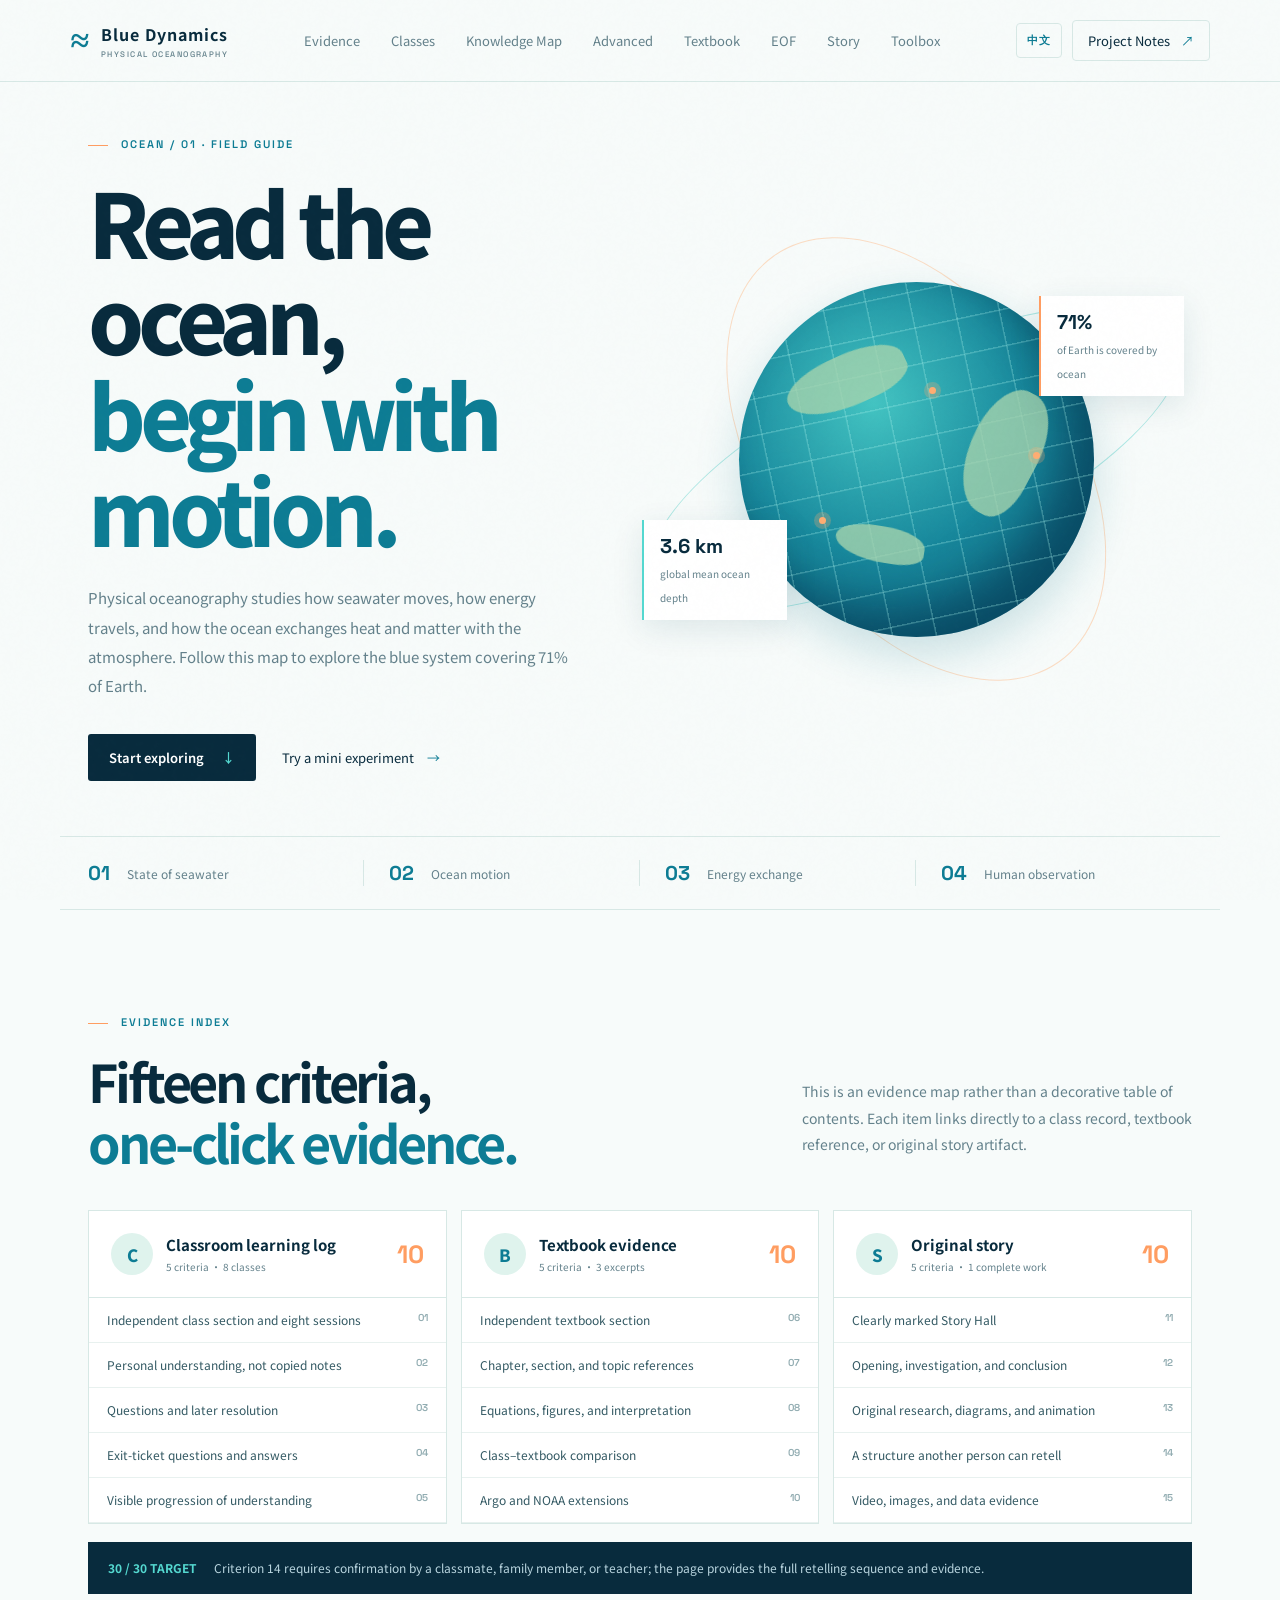
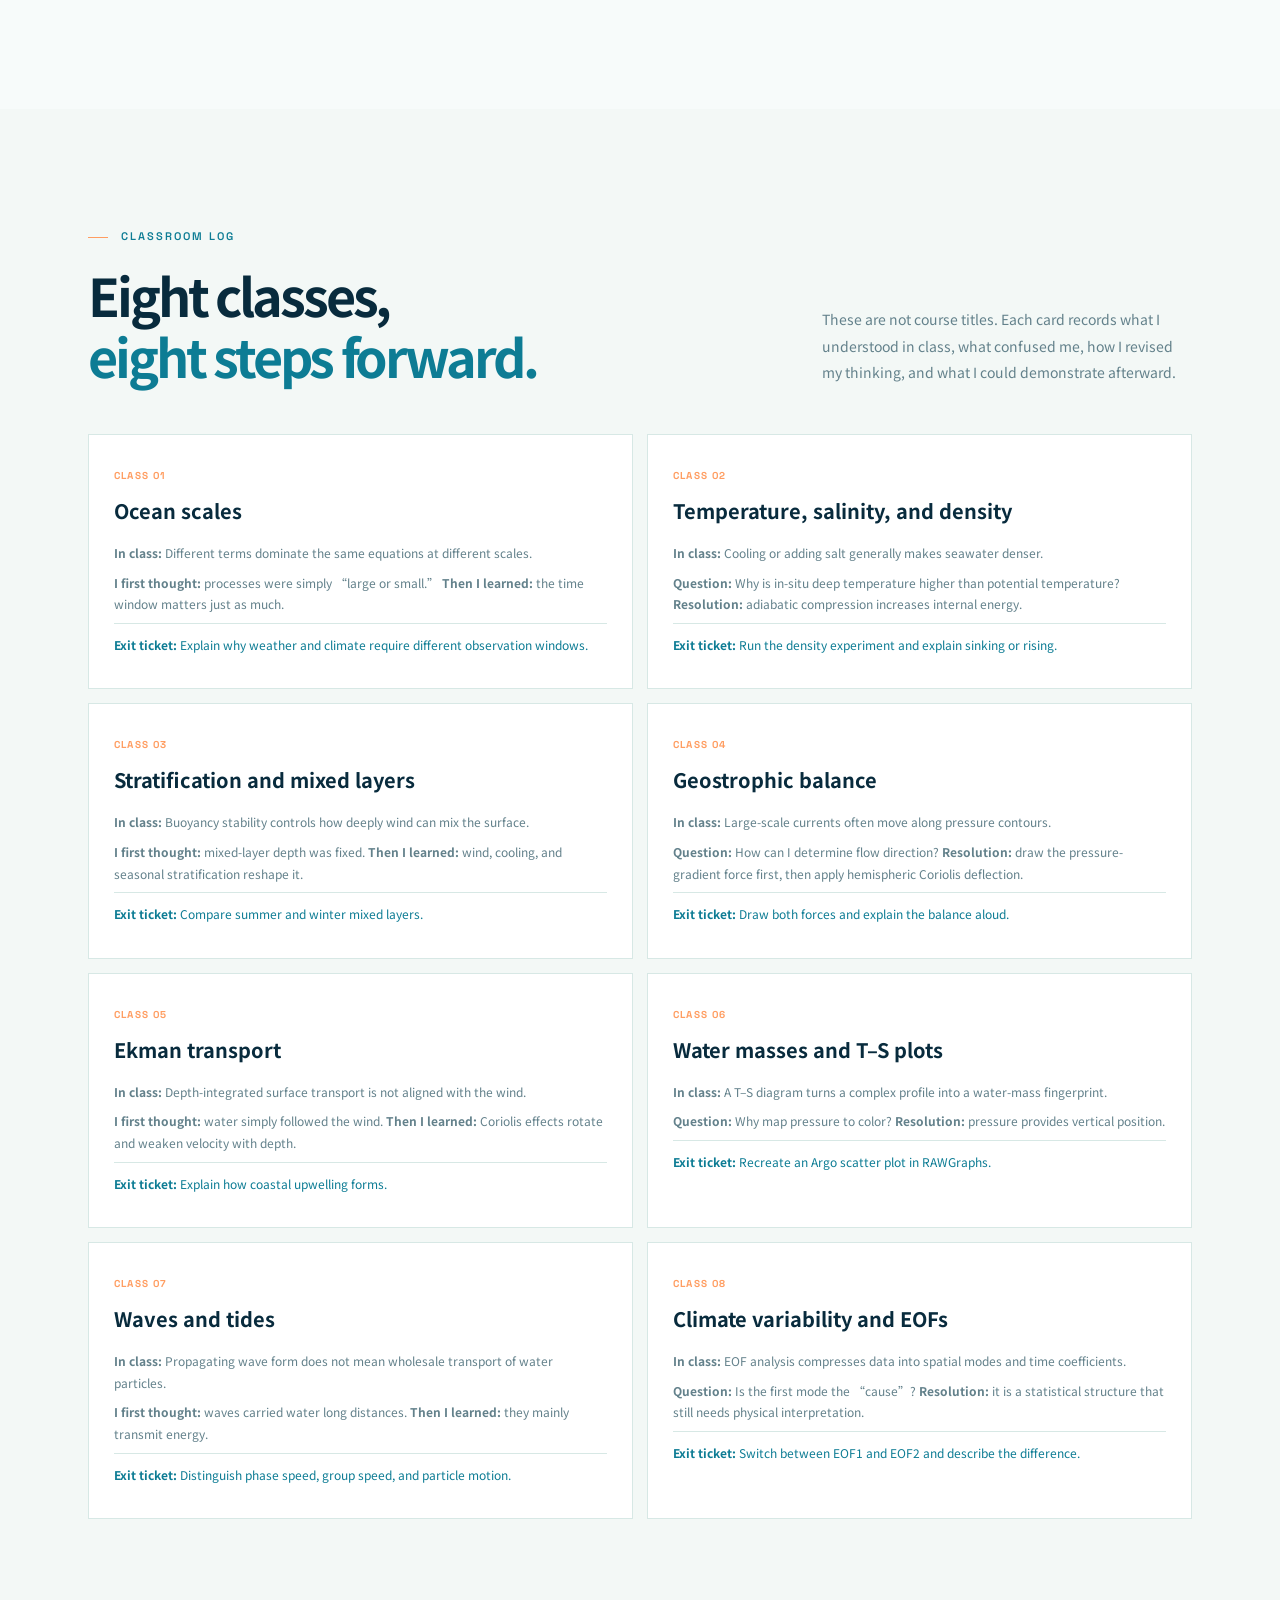
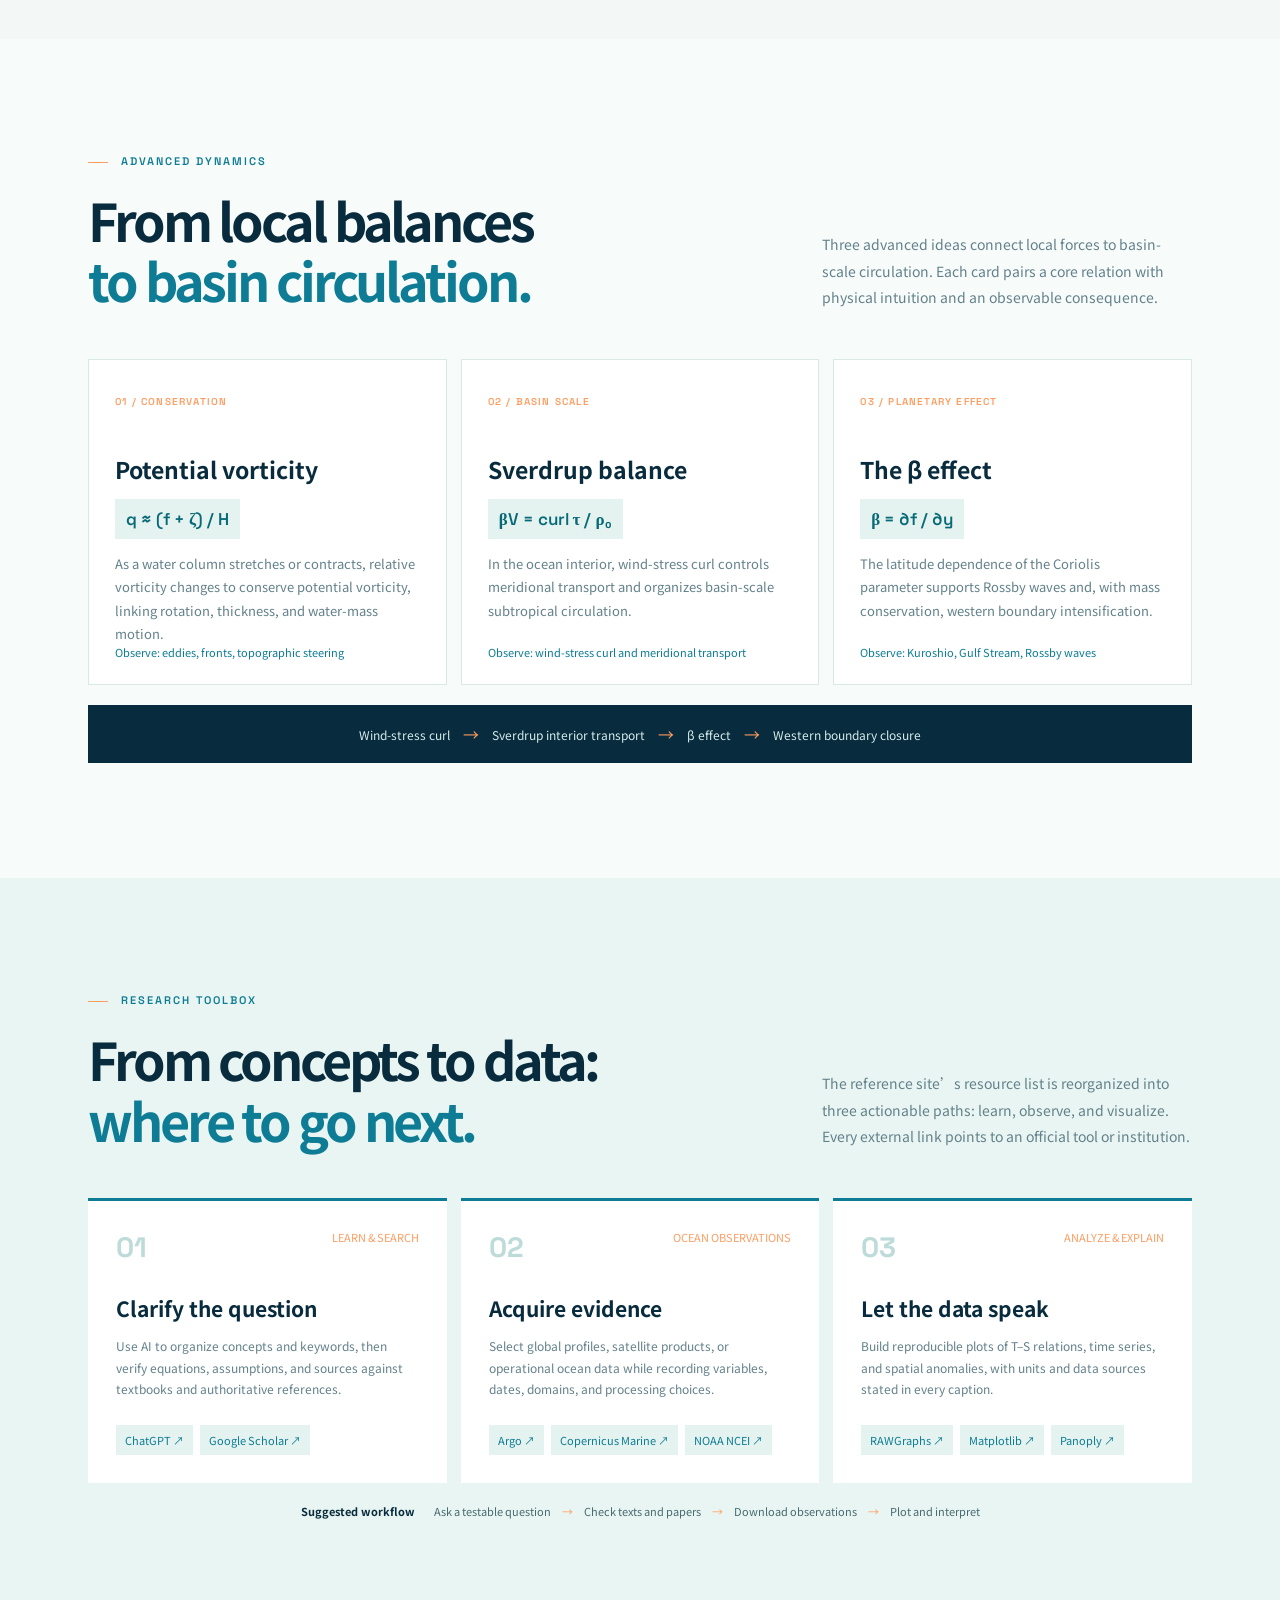
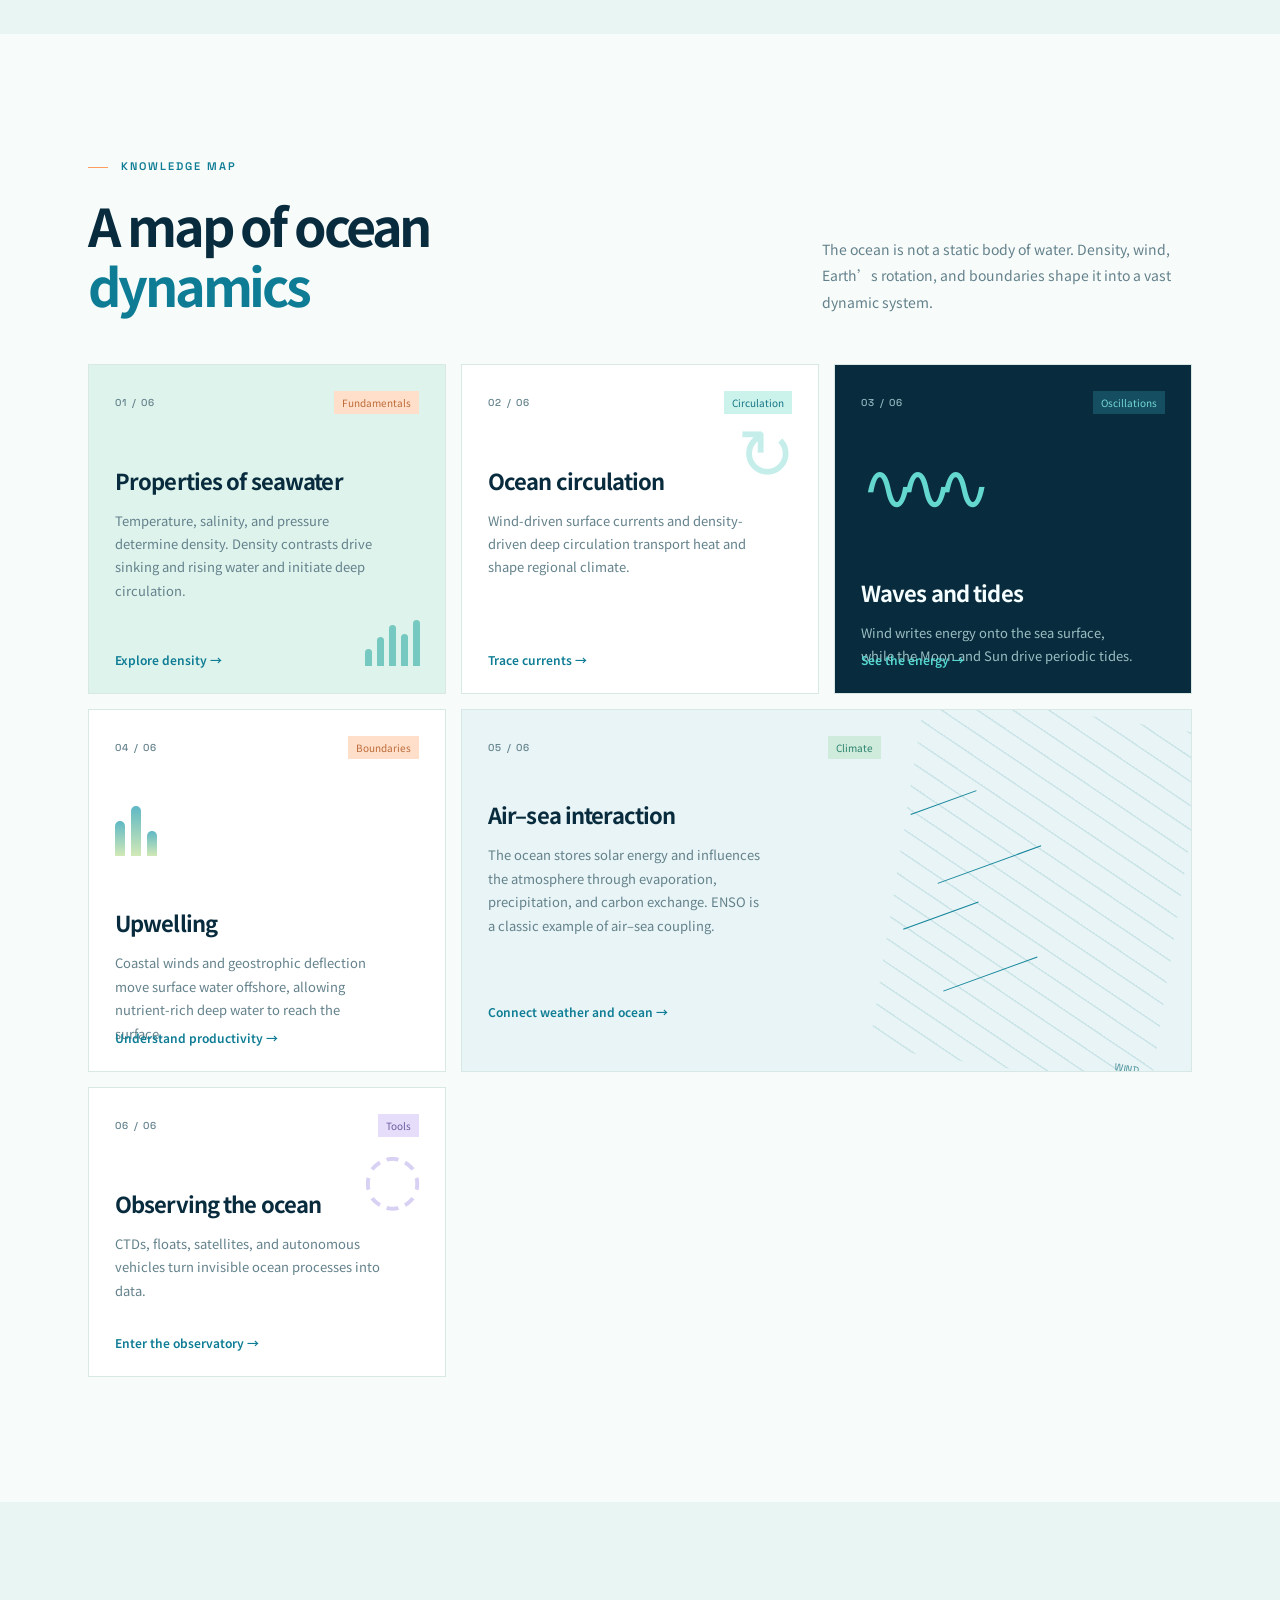
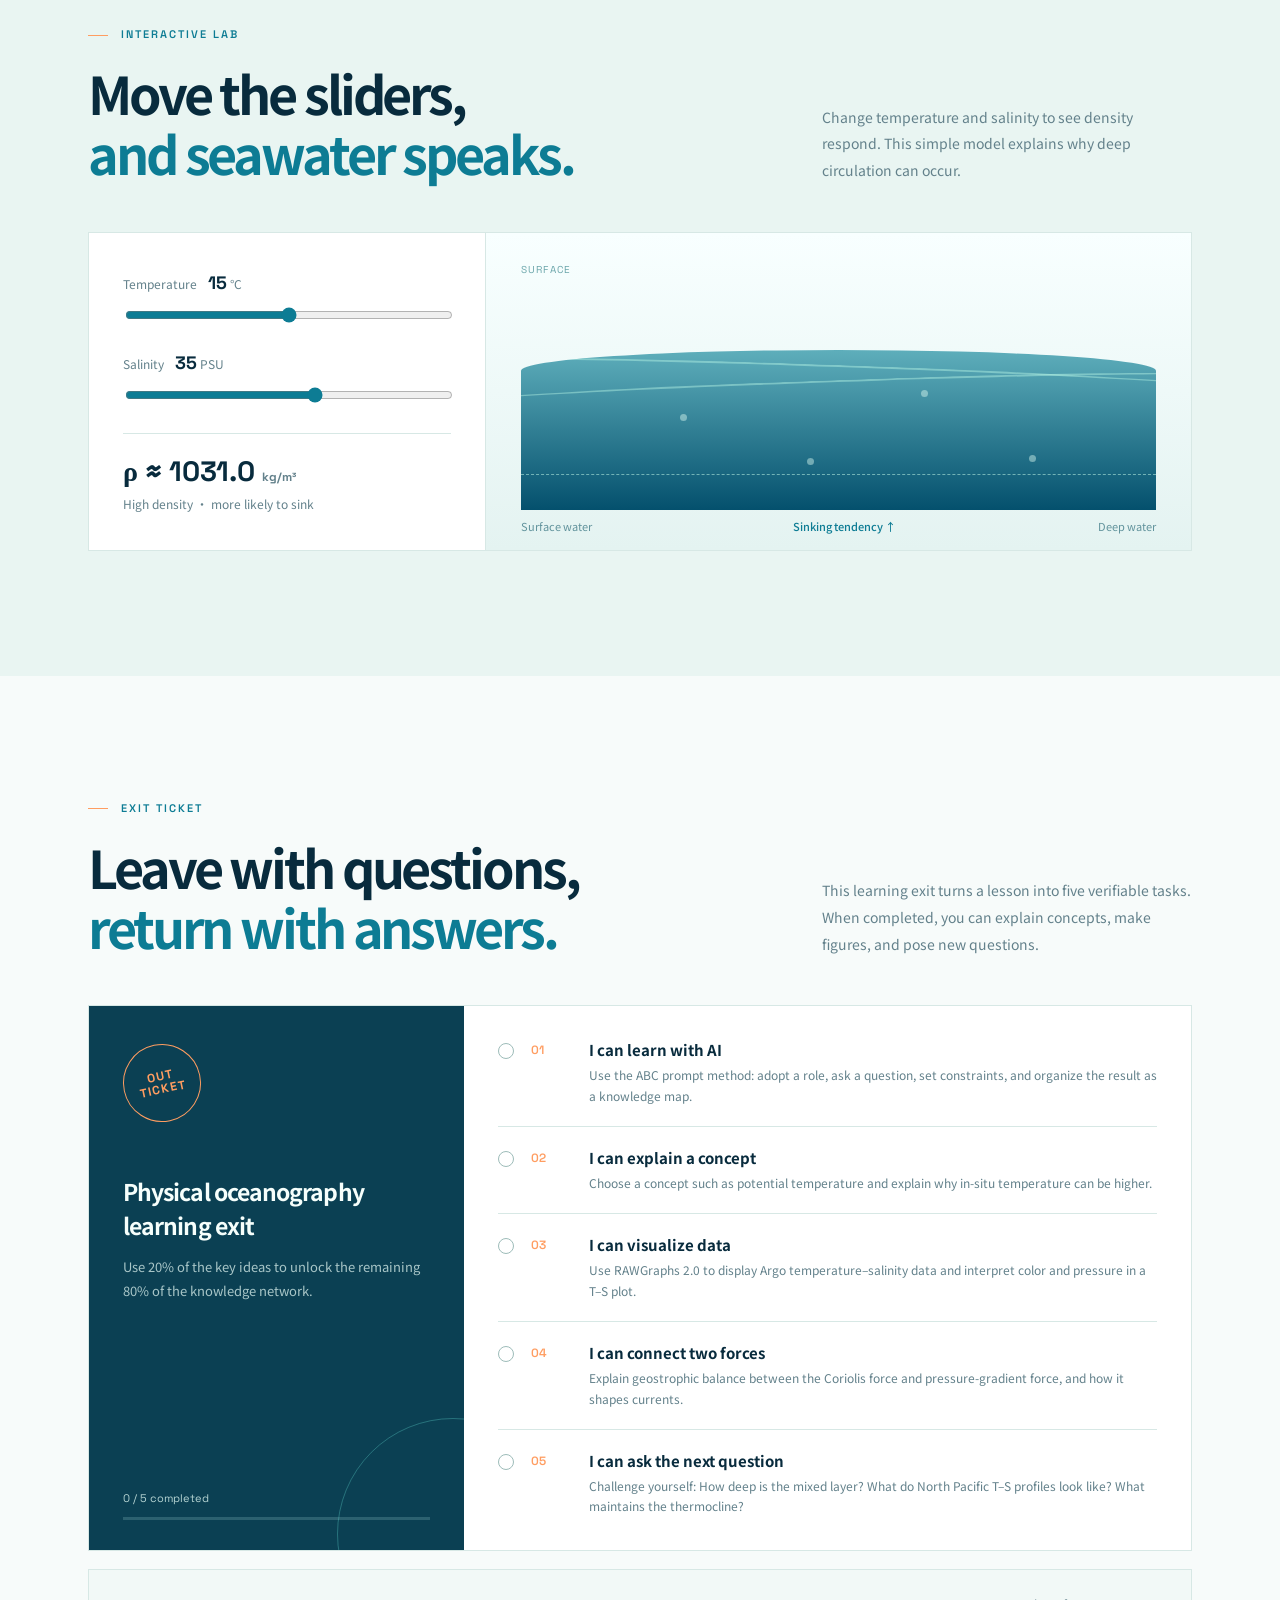
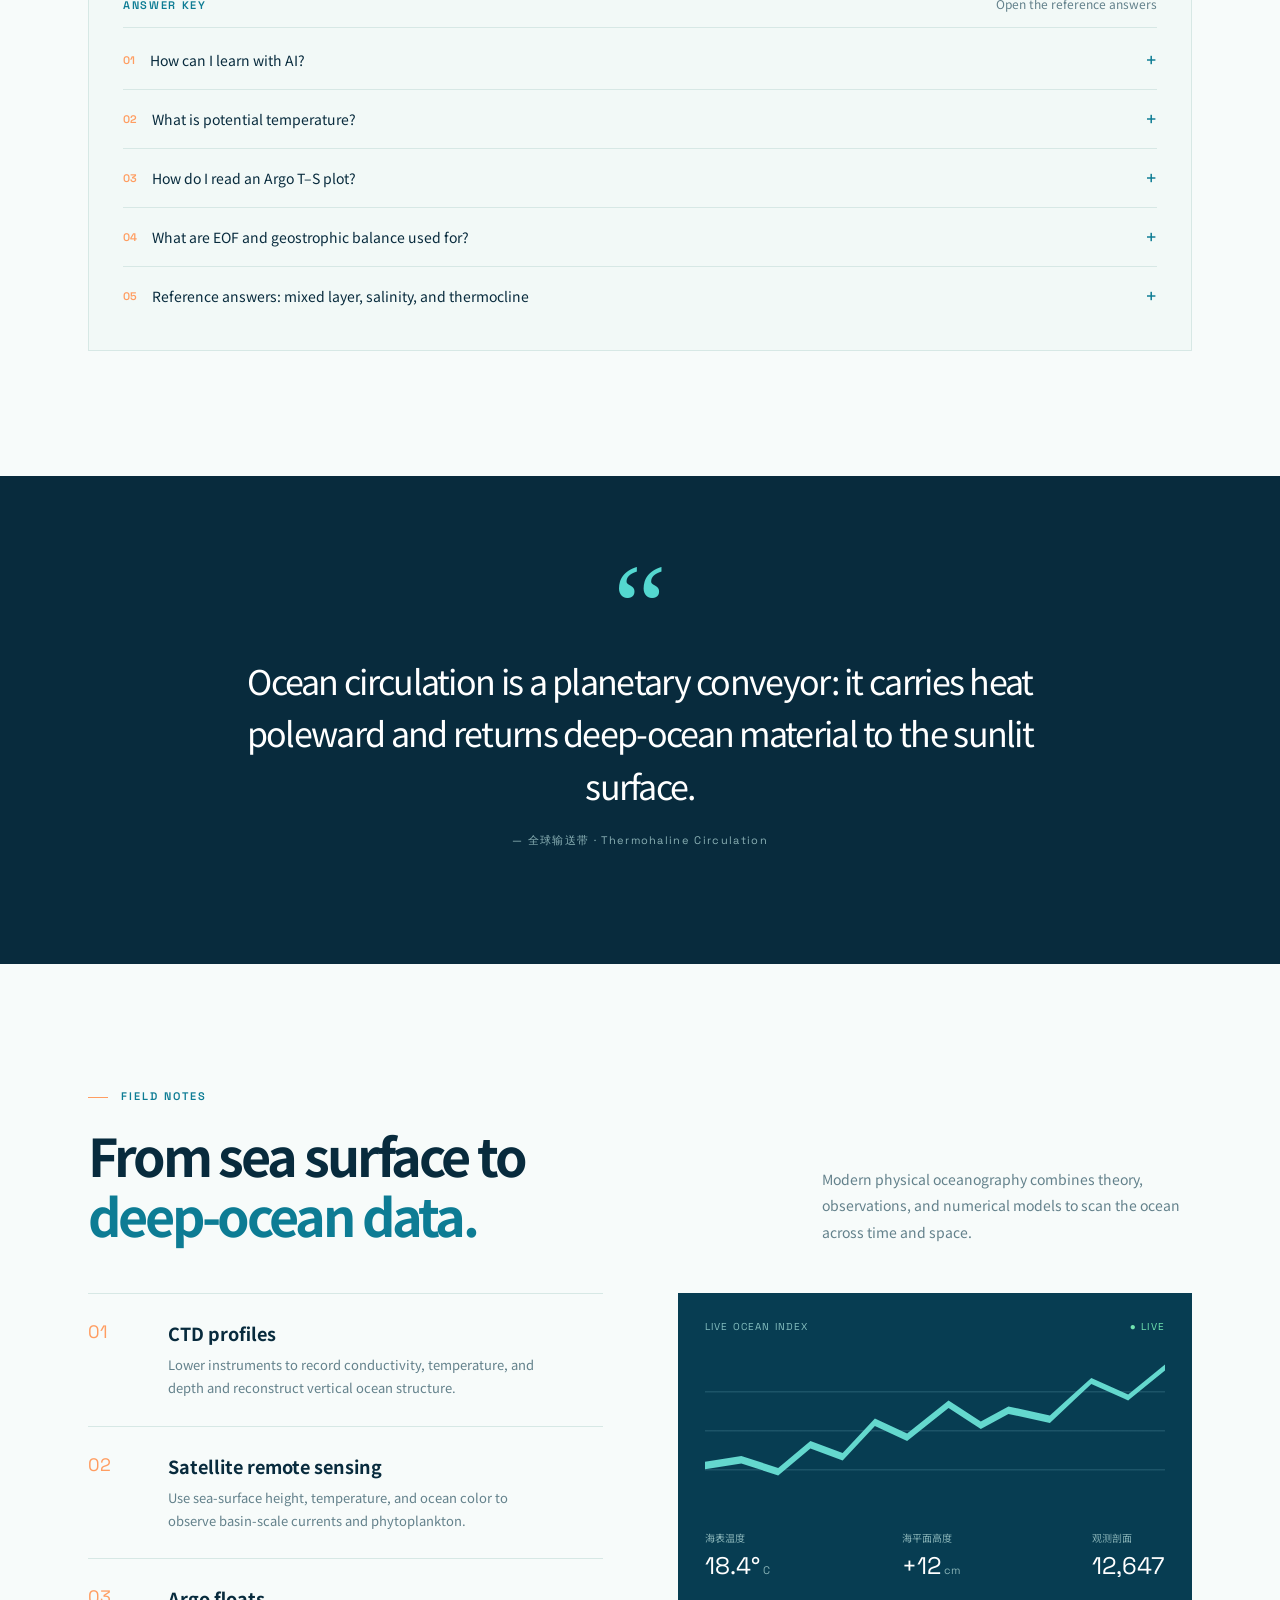
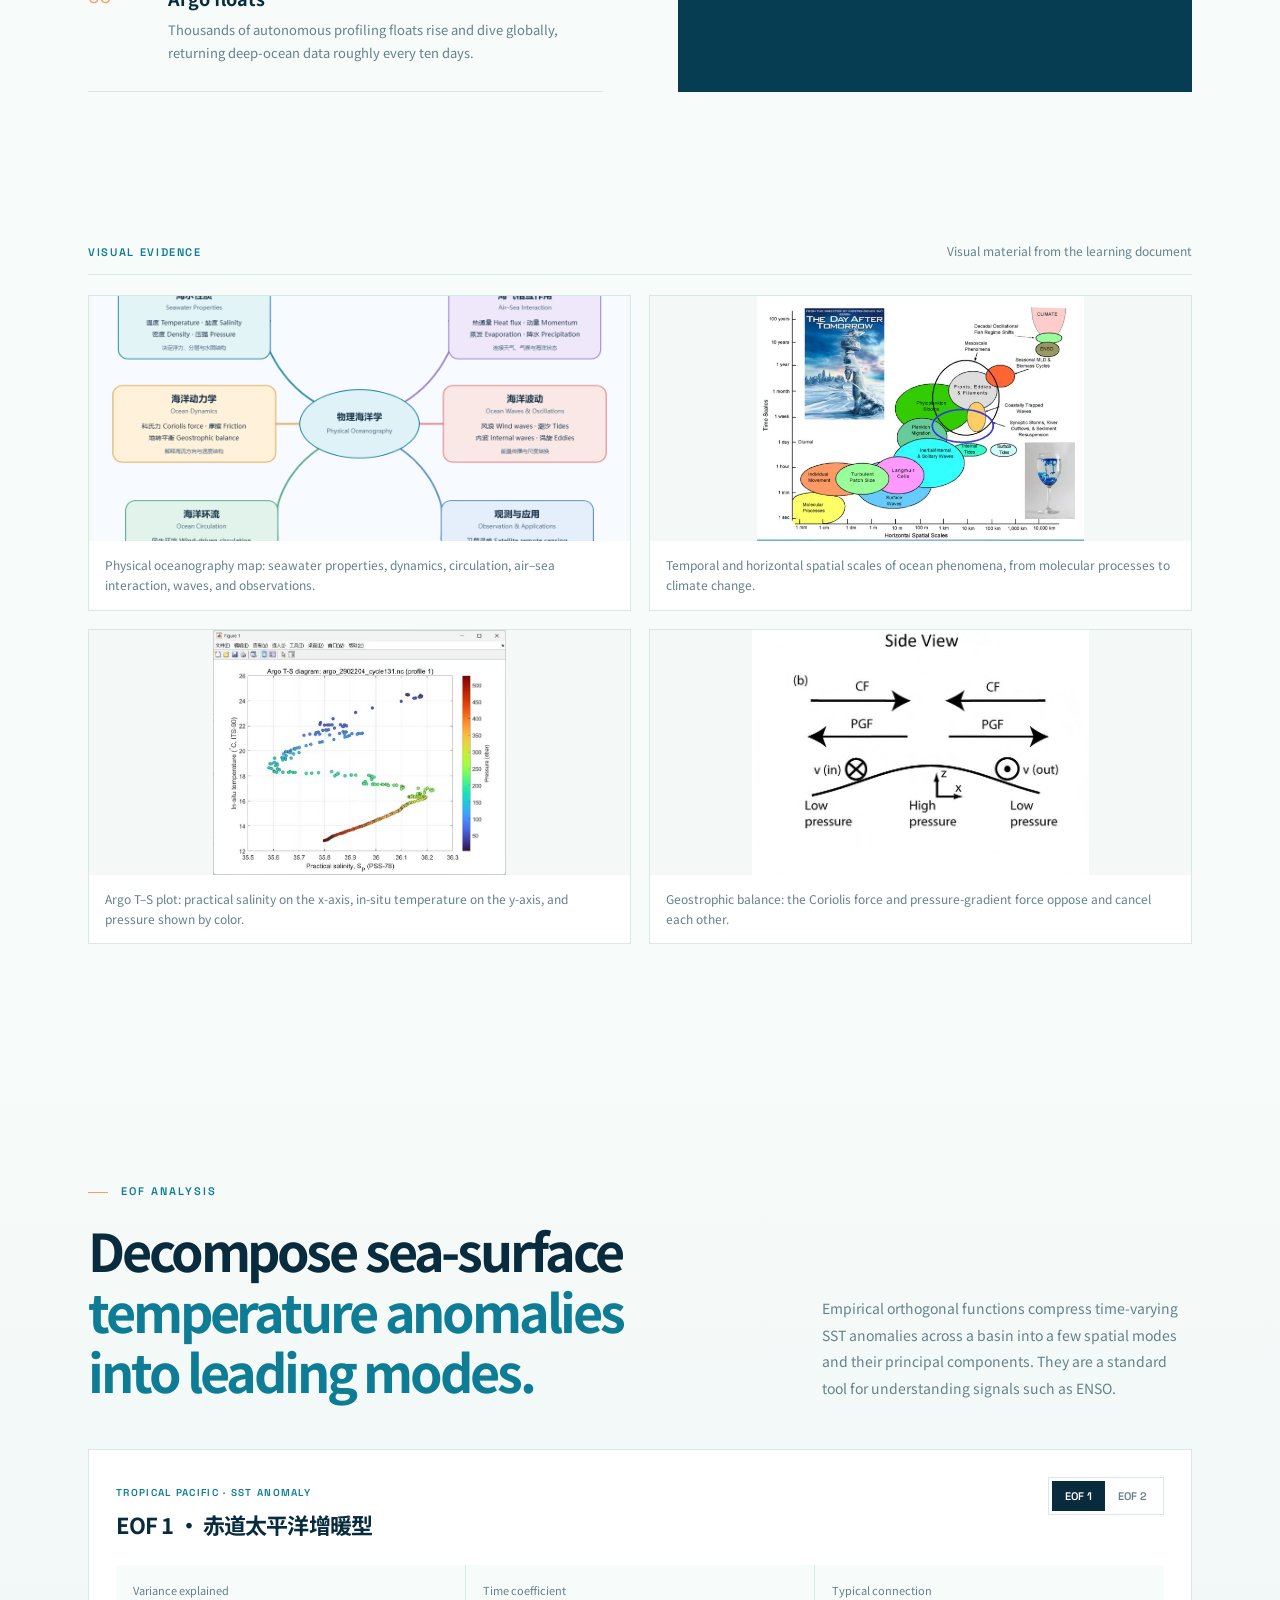
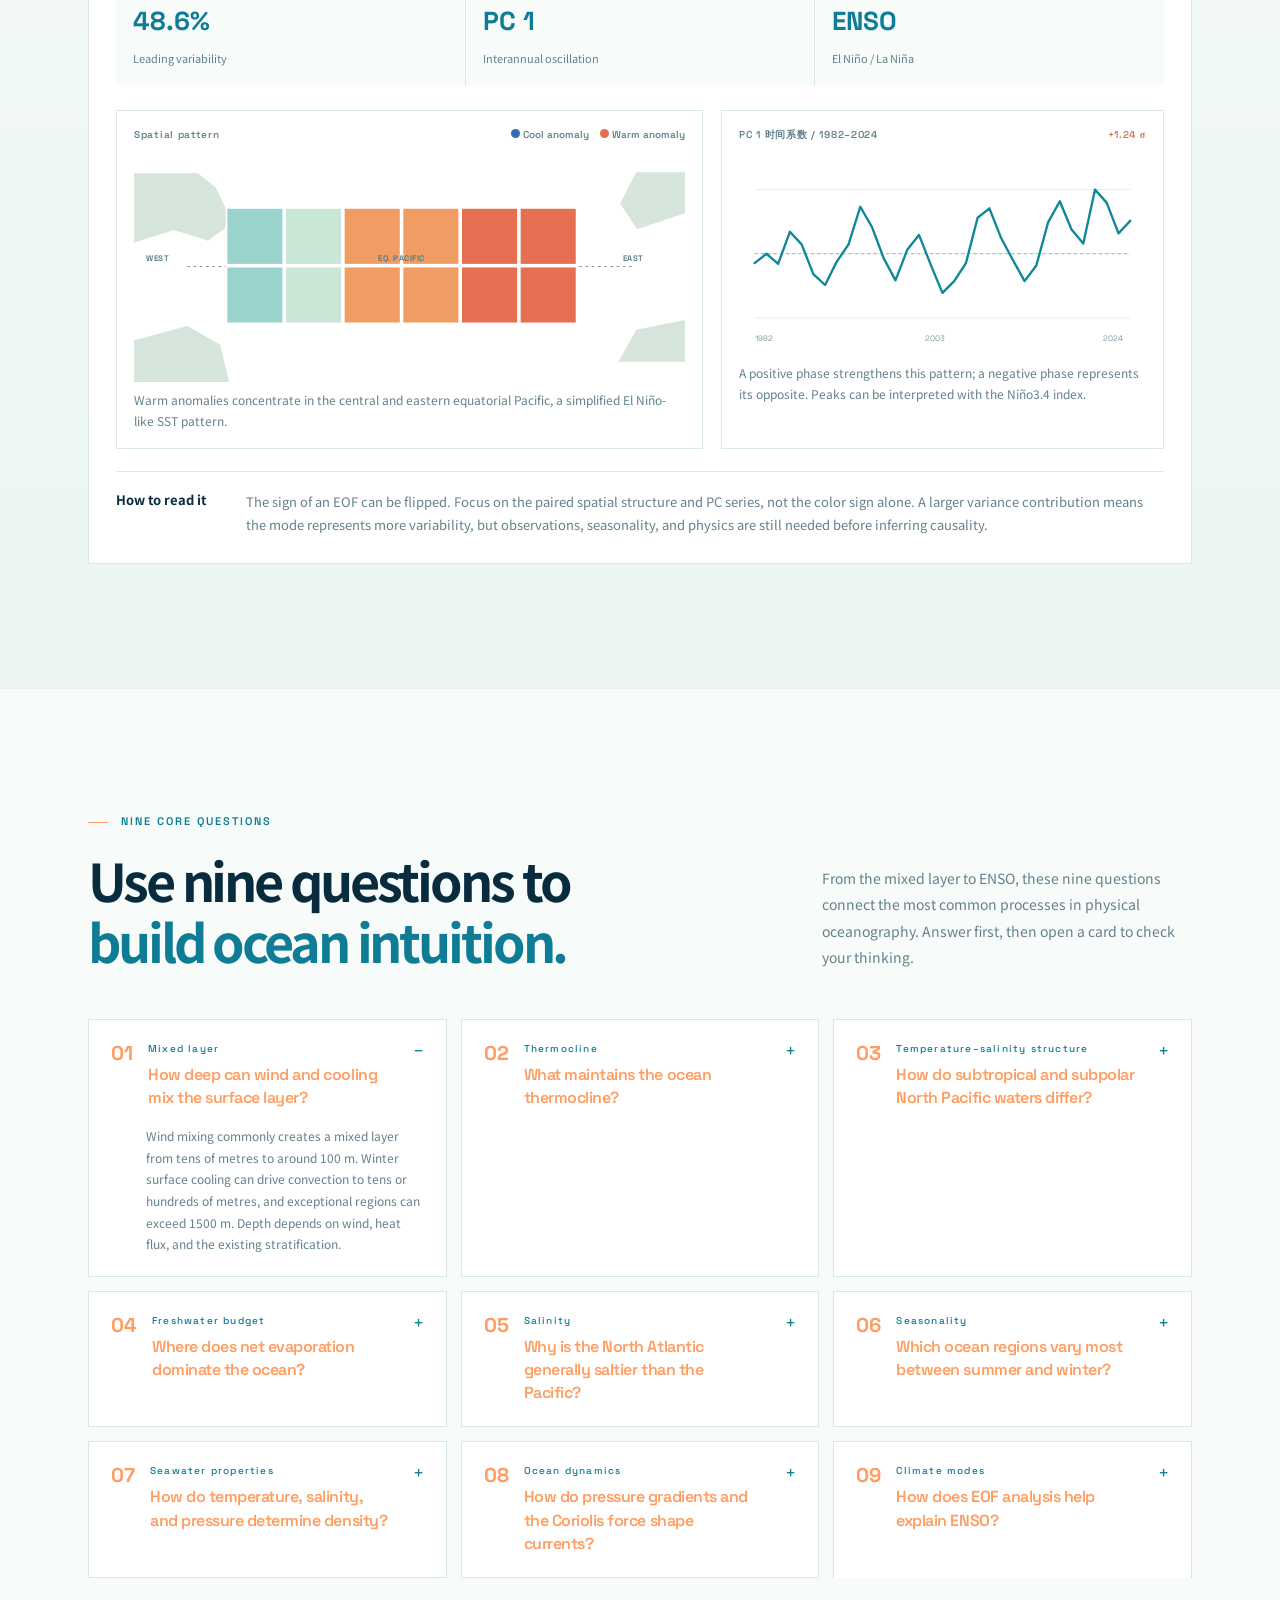
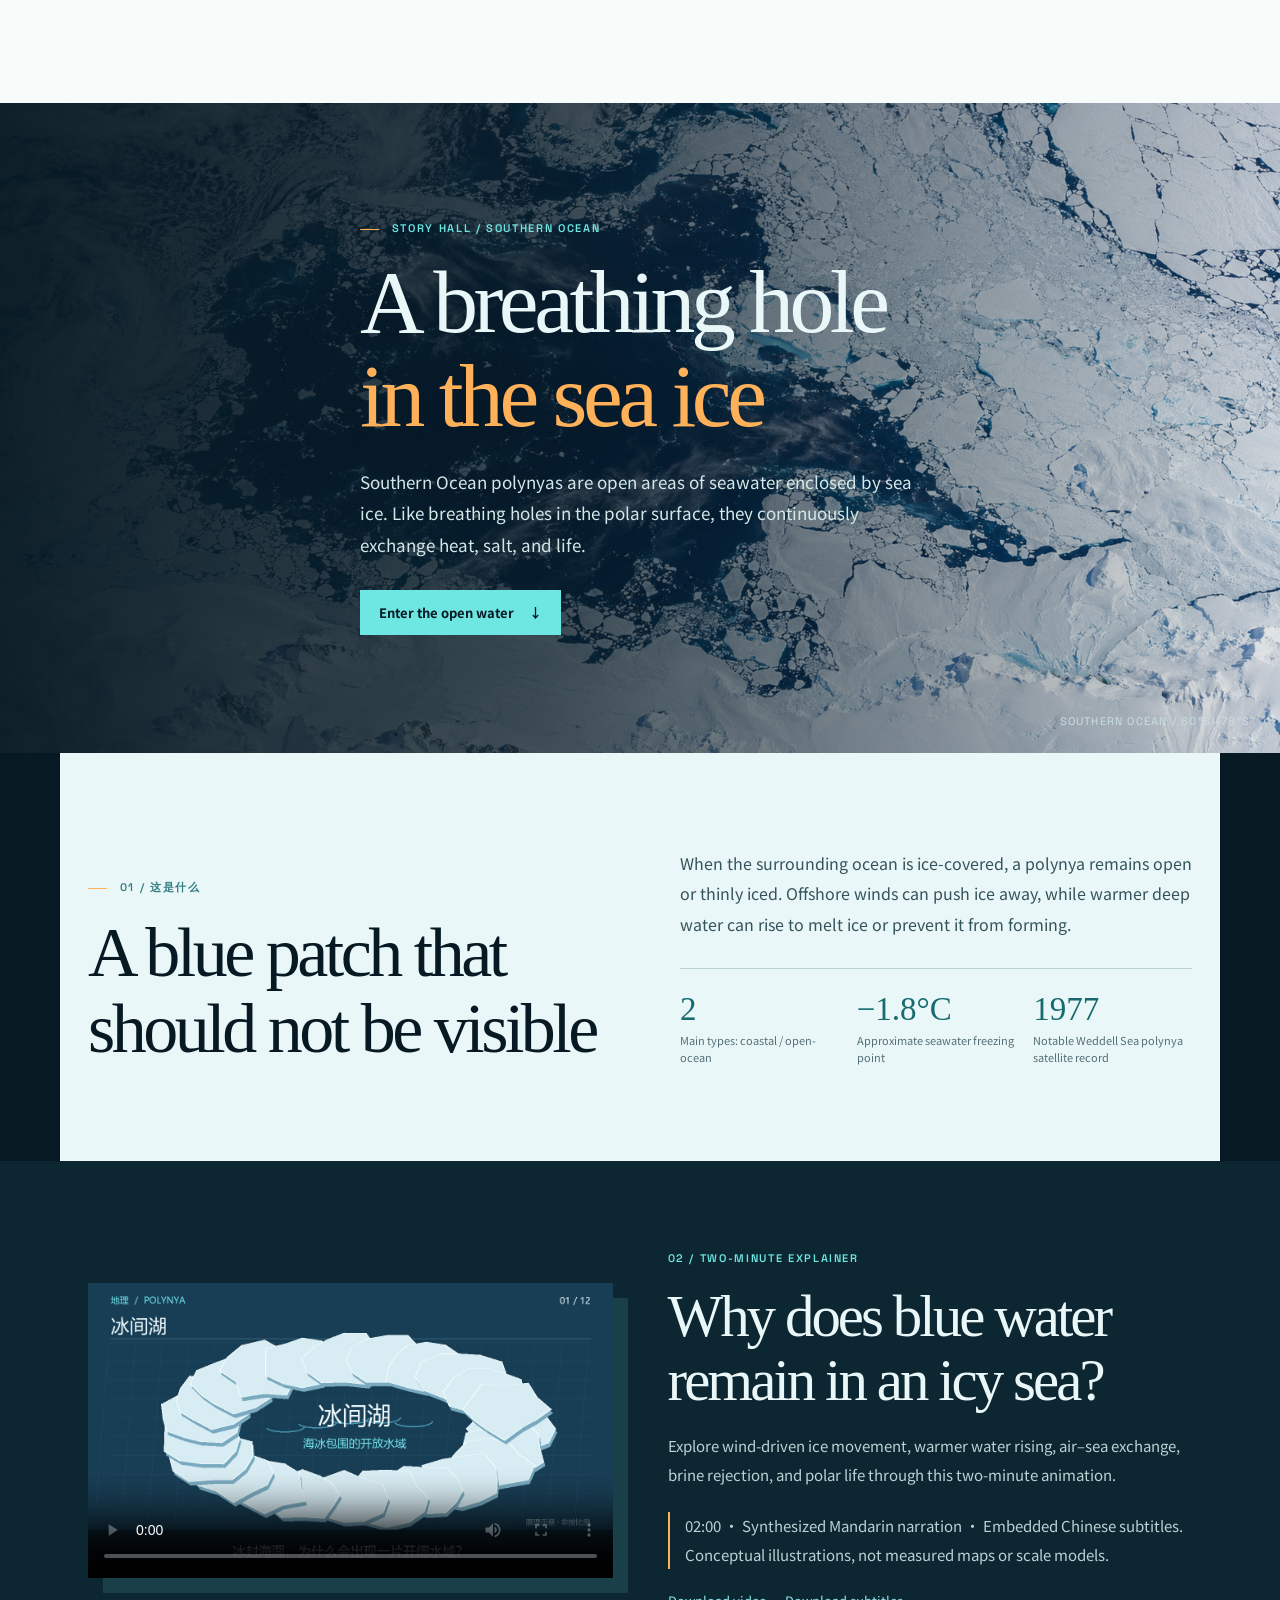
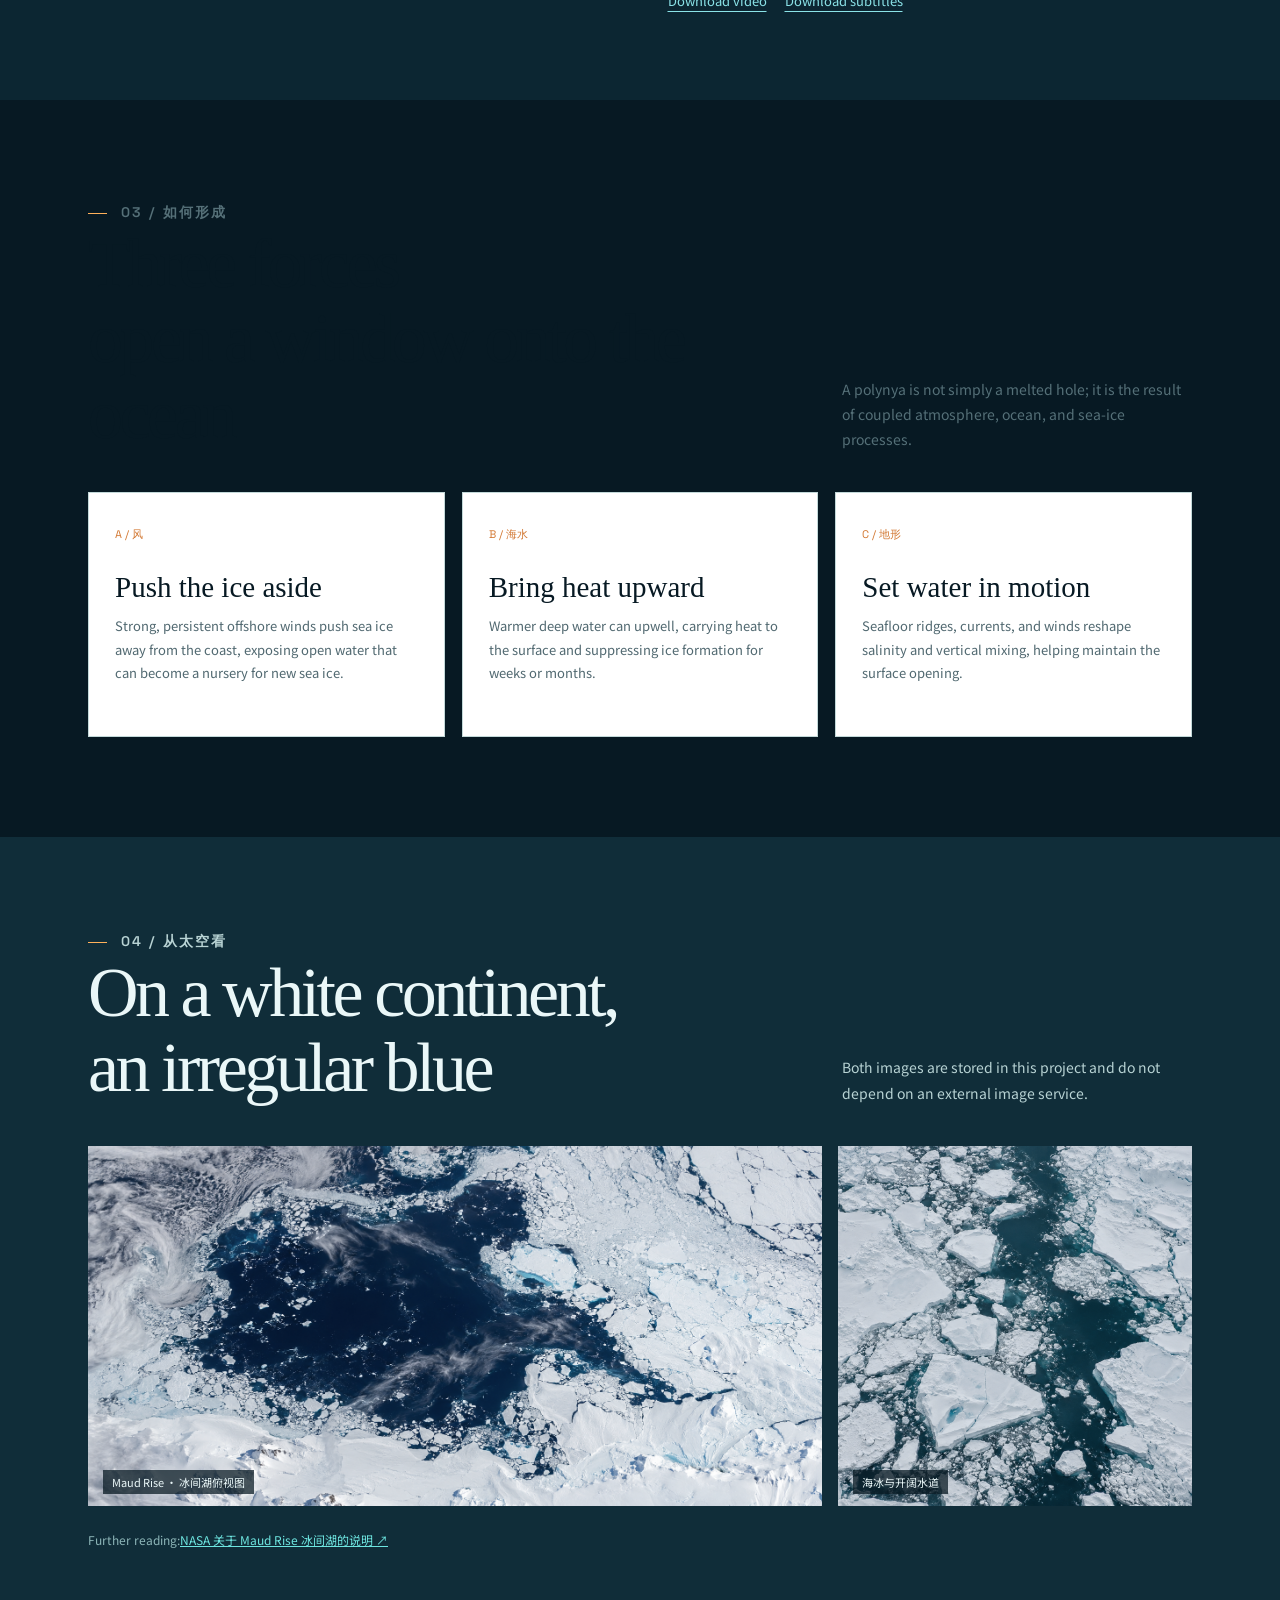
==== commit f134f168: "Synchronize expanded English edition" ====
--- a/en.html
+++ b/en.html
@@ -1,10 +1,10 @@
 <!doctype html>
-<html lang="zh-CN">
+<html lang="en">
 <head>
   <meta charset="UTF-8" />
   <meta name="viewport" content="width=device-width, initial-scale=1.0" />
-  <meta name="description" content="物理海洋学知识介绍：从海水性质到海洋环流、波浪、潮汐与海气相互作用。" />
-  <title>蓝色动力学 · 物理海洋学入门</title>
+  <meta name="description" content="An interactive introduction to physical oceanography, from seawater properties and circulation to EOF analysis, textbook evidence, and a Southern Ocean polynya story." />
+  <title>Blue Dynamics · Physical Oceanography</title>
   <link rel="preconnect" href="https://fonts.googleapis.com">
   <link rel="preconnect" href="https://fonts.gstatic.com" crossorigin>
   <link href="https://fonts.googleapis.com/css2?family=Noto+Sans+SC:wght@400;500;600;700;800&family=Space+Grotesk:wght@500;600;700&display=swap" rel="stylesheet">
@@ -15,7 +15,7 @@
   <header class="topbar">
     <a class="brand" href="#top"><span class="brand-mark">≈</span><span>蓝色动力学<small>PHYSICAL OCEANOGRAPHY</small></span></a>
     <nav>
-      <a href="#explore">知识地图</a><a href="#references">参考书目</a><a href="#questions">九问</a><a href="#eof">EOF 分析</a><a href="#story">故事会</a><a href="#polynya-film">Video</a><a href="#ticket">出门票</a>
+      <a href="#rubric">Evidence</a><a href="#classroom">Classes</a><a href="#explore">Knowledge Map</a><a href="#advanced">Advanced</a><a href="#book-evidence">Textbook</a><a href="#eof">EOF</a><a href="#story">Story</a><a href="#resources">Toolbox</a>
     </nav>
     <div class="header-actions"><a class="language-switch" href="index.html" lang="zh-CN">中文</a><a class="github" href="README.md">Project Notes <span>↗</span></a></div>
   </header>
@@ -36,6 +36,31 @@
     </section>
 
     <section class="stats section-wrap"><div><b>01</b><span>海水的状态</span></div><div><b>02</b><span>海洋的运动</span></div><div><b>03</b><span>能量的交换</span></div><div><b>04</b><span>人类的观测</span></div></section>
+    <section id="rubric" class="rubric section-wrap"><div class="rubric-lead"><div><p class="eyebrow"><i></i> EVIDENCE INDEX</p><h2>Fifteen criteria,<br><em>one-click evidence.</em></h2></div><p>This is an evidence map rather than a decorative table of contents. Each item links directly to a class record, textbook reference, or original story artifact.</p></div><div class="rubric-groups">
+      <article><header><span>C</span><div><b>Classroom learning log</b><small>5 criteria · 8 classes</small></div><strong>10</strong></header><a href="#classroom">Independent class section and eight sessions <span>01</span></a><a href="#classroom">Personal understanding, not copied notes <span>02</span></a><a href="#classroom">Questions and later resolution <span>03</span></a><a href="#ticket">Exit-ticket questions and answers <span>04</span></a><a href="#classroom">Visible progression of understanding <span>05</span></a></article>
+      <article><header><span>B</span><div><b>Textbook evidence</b><small>5 criteria · 3 excerpts</small></div><strong>10</strong></header><a href="#references">Independent textbook section <span>06</span></a><a href="#book-evidence">Chapter, section, and topic references <span>07</span></a><a href="#book-evidence">Equations, figures, and interpretation <span>08</span></a><a href="#book-evidence">Class–textbook comparison <span>09</span></a><a href="#book-evidence">Argo and NOAA extensions <span>10</span></a></article>
+      <article><header><span>S</span><div><b>Original story</b><small>5 criteria · 1 complete work</small></div><strong>10</strong></header><a href="#story">Clearly marked Story Hall <span>11</span></a><a href="#story">Opening, investigation, and conclusion <span>12</span></a><a href="#polynya-film">Original research, diagrams, and animation <span>13</span></a><a href="#story">A structure another person can retell <span>14</span></a><a href="#polynya-film">Video, images, and data evidence <span>15</span></a></article>
+    </div><p class="rubric-note"><span>30 / 30 TARGET</span> Criterion 14 requires confirmation by a classmate, family member, or teacher; the page provides the full retelling sequence and evidence.</p></section>
+    <section id="classroom" class="classroom section-wrap"><div class="section-heading"><div><p class="eyebrow"><i></i> CLASSROOM LOG</p><h2>Eight classes,<br><em>eight steps forward.</em></h2></div><p>These are not course titles. Each card records what I understood in class, what confused me, how I revised my thinking, and what I could demonstrate afterward.</p></div><div class="lesson-grid">
+      <article><span>CLASS 01</span><h3>Ocean scales</h3><p><b>In class:</b> Different terms dominate the same equations at different scales.</p><p><b>I first thought:</b> processes were simply “large or small.” <b>Then I learned:</b> the time window matters just as much.</p><p><b>Exit ticket:</b> Explain why weather and climate require different observation windows.</p></article>
+      <article><span>CLASS 02</span><h3>Temperature, salinity, and density</h3><p><b>In class:</b> Cooling or adding salt generally makes seawater denser.</p><p><b>Question:</b> Why is in-situ deep temperature higher than potential temperature? <b>Resolution:</b> adiabatic compression increases internal energy.</p><p><b>Exit ticket:</b> Run the density experiment and explain sinking or rising.</p></article>
+      <article><span>CLASS 03</span><h3>Stratification and mixed layers</h3><p><b>In class:</b> Buoyancy stability controls how deeply wind can mix the surface.</p><p><b>I first thought:</b> mixed-layer depth was fixed. <b>Then I learned:</b> wind, cooling, and seasonal stratification reshape it.</p><p><b>Exit ticket:</b> Compare summer and winter mixed layers.</p></article>
+      <article><span>CLASS 04</span><h3>Geostrophic balance</h3><p><b>In class:</b> Large-scale currents often move along pressure contours.</p><p><b>Question:</b> How can I determine flow direction? <b>Resolution:</b> draw the pressure-gradient force first, then apply hemispheric Coriolis deflection.</p><p><b>Exit ticket:</b> Draw both forces and explain the balance aloud.</p></article>
+      <article><span>CLASS 05</span><h3>Ekman transport</h3><p><b>In class:</b> Depth-integrated surface transport is not aligned with the wind.</p><p><b>I first thought:</b> water simply followed the wind. <b>Then I learned:</b> Coriolis effects rotate and weaken velocity with depth.</p><p><b>Exit ticket:</b> Explain how coastal upwelling forms.</p></article>
+      <article><span>CLASS 06</span><h3>Water masses and T–S plots</h3><p><b>In class:</b> A T–S diagram turns a complex profile into a water-mass fingerprint.</p><p><b>Question:</b> Why map pressure to color? <b>Resolution:</b> pressure provides vertical position.</p><p><b>Exit ticket:</b> Recreate an Argo scatter plot in RAWGraphs.</p></article>
+      <article><span>CLASS 07</span><h3>Waves and tides</h3><p><b>In class:</b> Propagating wave form does not mean wholesale transport of water particles.</p><p><b>I first thought:</b> waves carried water long distances. <b>Then I learned:</b> they mainly transmit energy.</p><p><b>Exit ticket:</b> Distinguish phase speed, group speed, and particle motion.</p></article>
+      <article><span>CLASS 08</span><h3>Climate variability and EOFs</h3><p><b>In class:</b> EOF analysis compresses data into spatial modes and time coefficients.</p><p><b>Question:</b> Is the first mode the “cause”? <b>Resolution:</b> it is a statistical structure that still needs physical interpretation.</p><p><b>Exit ticket:</b> Switch between EOF1 and EOF2 and describe the difference.</p></article>
+    </div></section>
+    <section id="advanced" class="advanced section-wrap"><div class="section-heading"><div><p class="eyebrow"><i></i> ADVANCED DYNAMICS</p><h2>From local balances<br><em>to basin circulation.</em></h2></div><p>Three advanced ideas connect local forces to basin-scale circulation. Each card pairs a core relation with physical intuition and an observable consequence.</p></div><div class="advanced-grid">
+      <article><span>01 / CONSERVATION</span><h3>Potential vorticity</h3><div class="advanced-formula">q ≈ (f + ζ) / H</div><p>As a water column stretches or contracts, relative vorticity changes to conserve potential vorticity, linking rotation, thickness, and water-mass motion.</p><small>Observe: eddies, fronts, topographic steering</small></article>
+      <article><span>02 / BASIN SCALE</span><h3>Sverdrup balance</h3><div class="advanced-formula">βV = curl τ / ρ₀</div><p>In the ocean interior, wind-stress curl controls meridional transport and organizes basin-scale subtropical circulation.</p><small>Observe: wind-stress curl and meridional transport</small></article>
+      <article><span>03 / PLANETARY EFFECT</span><h3>The β effect</h3><div class="advanced-formula">β = ∂f / ∂y</div><p>The latitude dependence of the Coriolis parameter supports Rossby waves and, with mass conservation, western boundary intensification.</p><small>Observe: Kuroshio, Gulf Stream, Rossby waves</small></article>
+    </div><div class="concept-chain"><span>Wind-stress curl</span><i>→</i><span>Sverdrup interior transport</span><i>→</i><span>β effect</span><i>→</i><span>Western boundary closure</span></div></section>
+    <section id="resources" class="resource-hub"><div class="section-wrap"><div class="section-heading"><div><p class="eyebrow"><i></i> RESEARCH TOOLBOX</p><h2>From concepts to data:<br><em>where to go next.</em></h2></div><p>The reference site’s resource list is reorganized into three actionable paths: learn, observe, and visualize. Every external link points to an official tool or institution.</p></div><div class="resource-grid">
+      <article><b>01</b><span>LEARN &amp; SEARCH</span><h3>Clarify the question</h3><p>Use AI to organize concepts and keywords, then verify equations, assumptions, and sources against textbooks and authoritative references.</p><div><a href="https://chatgpt.com/" target="_blank" rel="noreferrer">ChatGPT ↗</a><a href="https://scholar.google.com/" target="_blank" rel="noreferrer">Google Scholar ↗</a></div></article>
+      <article><b>02</b><span>OCEAN OBSERVATIONS</span><h3>Acquire evidence</h3><p>Select global profiles, satellite products, or operational ocean data while recording variables, dates, domains, and processing choices.</p><div><a href="https://argo.ucsd.edu/data/" target="_blank" rel="noreferrer">Argo ↗</a><a href="https://marine.copernicus.eu/" target="_blank" rel="noreferrer">Copernicus Marine ↗</a><a href="https://www.ncei.noaa.gov/" target="_blank" rel="noreferrer">NOAA NCEI ↗</a></div></article>
+      <article><b>03</b><span>ANALYZE &amp; EXPLAIN</span><h3>Let the data speak</h3><p>Build reproducible plots of T–S relations, time series, and spatial anomalies, with units and data sources stated in every caption.</p><div><a href="https://www.rawgraphs.io/" target="_blank" rel="noreferrer">RAWGraphs ↗</a><a href="https://matplotlib.org/" target="_blank" rel="noreferrer">Matplotlib ↗</a><a href="https://www.giss.nasa.gov/tools/panoply/" target="_blank" rel="noreferrer">Panoply ↗</a></div></article>
+    </div><div class="workflow-line"><b>Suggested workflow</b><span>Ask a testable question</span><i>→</i><span>Check texts and papers</span><i>→</i><span>Download observations</span><i>→</i><span>Plot and interpret</span></div></div></section>
 
     <section id="explore" class="explore section-wrap">
       <div class="section-heading"><div><p class="eyebrow"><i></i> KNOWLEDGE MAP</p><h2>一张海洋的<br><em>动力学地图</em></h2></div><p>海洋不是静止的“水体”，而是一个被密度、风、地球自转和边界共同塑造的巨大动力系统。</p></div>
@@ -64,6 +89,12 @@
     <section id="story" class="story"><div class="story-hero"><div class="story-wrap"><p class="story-kicker"><i></i> STORY HALL / SOUTHERN OCEAN</p><h2>海冰之中的<br><em>呼吸孔</em></h2><p>南大洋的冰间湖，是被海冰围住的一块开阔海水。它们像极地表面的“呼吸孔”，持续交换热量、盐分与生命。</p><a href="#story-explain" class="story-button">进入这片开阔水域 <span>↓</span></a></div><span class="story-coord">SOUTHERN OCEAN / 60°S—78°S</span></div><div id="story-explain" class="story-intro story-wrap"><div><p class="story-kicker"><i></i> 01 / 这是什么</p><h3>一块不该<br>被看见的蓝</h3></div><div class="story-copy"><p>当周围海面被冰封，冰间湖（polynya）却保持开阔或薄冰状态。它可能由离岸风将海冰推开，也可能由深层较暖海水上涌，融化或阻止表面结冰。</p><div class="story-stats"><div><b>2</b><span>主要类型：沿岸型 / 海洋型</span></div><div><b>−1.8°C</b><span>海水开始结冰的近似温度</span></div><div><b>1977</b><span>著名威德尔海冰间湖卫星记录</span></div></div></div></div><div id="polynya-film" class="story-dark"><div class="story-wrap story-media"><div class="story-video"><video controls playsinline preload="metadata" poster="assets/polynya-video-poster.jpg" aria-label="Polynyas: a two-minute explainer in Mandarin"><source src="assets/polynya-explained.mp4" type="video/mp4"><track kind="captions" src="assets/polynya-zh.vtt" srclang="zh" label="Chinese"></video></div><div><p class="story-kicker">02 / TWO-MINUTE EXPLAINER</p><h3>Why does blue water remain in an icy sea?</h3><p>Explore wind-driven ice movement, warmer water rising, air–sea exchange, brine rejection, and polar life through this two-minute animation.</p><p class="story-note">02:00 · Synthesized Mandarin narration · Embedded Chinese subtitles. Conceptual illustrations, not measured maps or scale models.</p><div class="film-footer"><div><a href="assets/polynya-explained.mp4" download>Download video</a><a href="assets/polynya-zh.srt" download>Download subtitles</a></div></div></div></div></div><div class="story-mechanism story-wrap"><div class="story-section-head"><div><p class="story-kicker"><i></i> 03 / 如何形成</p><h3>三股力量，<br>打开一扇海洋的窗</h3></div><p>冰间湖不是“融化的漏洞”，而是大气、海洋与海冰共同作用的结果。</p></div><div class="story-cards"><article><span>A / 风</span><h4>把冰推开</h4><p>强劲而持续的离岸风将海冰吹离海岸，露出开阔水带；这里也常成为新海冰的“育苗床”。</p></article><article><span>B / 海水</span><h4>把热带上来</h4><p>深层较暖海水上涌，把热量带到表面，抑制结冰，形成可持续数周甚至数月的开阔海面。</p></article><article><span>C / 地形</span><h4>让水旋起来</h4><p>海底山脊、洋流与风共同改变盐分分布和垂向混合，维持海面的“空洞”。</p></article></div></div><div class="story-gallery"><div class="story-wrap"><div class="story-section-head"><div><p class="story-kicker"><i></i> 04 / 从太空看</p><h3>白色大陆上<br>不规则的蓝</h3></div><p>两张图像均已随项目保存，不依赖外部图片服务。</p></div><div class="story-gallery-grid"><figure class="story-large"><img src="assets/southern-ocean-polynya.png" alt="南大洋冰间湖卫星风格俯视图"><figcaption>Maud Rise · 冰间湖俯视图</figcaption></figure><figure><img src="assets/southern-ocean-sea-ice.png" alt="南极海冰与开阔水道"><figcaption>海冰与开阔水道</figcaption></figure></div><p class="story-source">延伸阅读：<a href="https://science.nasa.gov/earth/earth-observatory/deciphering-the-maud-rise-polynya-145069/" target="_blank" rel="noreferrer">NASA 关于 Maud Rise 冰间湖的说明 ↗</a></p></div></div></section>
     <section id="textbook" class="textbook section-wrap"><div class="section-heading"><div><p class="eyebrow"><i></i> TEXTBOOK READING</p><h2>把教材内容，<br><em>读成自己的海洋语言。</em></h2></div><p>这里按物理海洋学的学习主线整理教材章节、关键词与公式提示。可将具体教材的页码、图表和课堂笔记继续补充到相应章节。</p></div><div class="textbook-layout"><aside class="textbook-index"><p>CHAPTERS</p><a href="#chapter-01"><span>01</span> 海洋与海水</a><a href="#chapter-02"><span>02</span> 海洋动力学</a><a href="#chapter-03"><span>03</span> 海洋环流</a><a href="#chapter-04"><span>04</span> 波浪与潮汐</a><a href="#chapter-05"><span>05</span> 气候与变化</a><small>教材笔记 · 可持续补充</small></aside><div class="textbook-content"><details id="chapter-01" open><summary><span>01</span><b>海洋与海水</b><em>Seawater properties</em></summary><div class="chapter-body"><p>教材从温度、盐度、压强和密度开始。它们决定海水的分层稳定性，也决定水团会停留在表层、下沉到深海，或沿等密度面输送。</p><div class="chapter-tags"><span>温度 T</span><span>盐度 S</span><span>密度 ρ</span><span>位势温度 θ</span></div><p class="chapter-tip"><b>阅读提示：</b>比较不同深度的海水时，应注意压强造成的压缩增温；位势温度能更公平地比较水团真实的热状态。</p></div></details><details id="chapter-02"><summary><span>02</span><b>海洋动力学</b><em>Ocean dynamics</em></summary><div class="chapter-body"><p>海水运动由压强梯度力、科氏力、摩擦力和重力共同控制。在大尺度、低摩擦海洋中，压强梯度力与科氏力近似平衡，形成地转流。</p><div class="formula-strip">f k × u ≈ −(1/ρ)∇p</div><p class="chapter-tip"><b>阅读提示：</b>北半球的地转流使低压位于流向左侧；南半球则相反。</p></div></details><details id="chapter-03"><summary><span>03</span><b>海洋环流</b><em>Ocean circulation</em></summary><div class="chapter-body"><p>风驱动环流主要影响上层海洋；温盐差异驱动的深层环流连接各大洋。二者一起输送热量、盐分、碳和营养盐，是全球气候系统的重要组成。</p><div class="chapter-tags"><span>Ekman 输送</span><span>西边界流</span><span>热盐环流</span><span>深水形成</span></div><p class="chapter-tip"><b>阅读提示：</b>将表层风、海平面高度和深层密度结构放在一起看，能更好理解环流的三维形态。</p></div></details><details id="chapter-04"><summary><span>04</span><b>波浪与潮汐</b><em>Waves and tides</em></summary><div class="chapter-body"><p>波浪主要传递能量而非水体本身；潮汐则由月球和太阳的引潮力驱动。内波、惯性波和孤立波可以在海洋内部传递显著能量。</p><div class="chapter-tags"><span>风浪</span><span>潮汐</span><span>内波</span><span>惯性振荡</span></div><p class="chapter-tip"><b>阅读提示：</b>区分“水粒子的轨迹”和“波形传播方向”，是理解波动问题的关键。</p></div></details><details id="chapter-05"><summary><span>05</span><b>气候与变化</b><em>Climate variability</em></summary><div class="chapter-body"><p>海洋储存和再分配热量，因此参与从天气到年代际变化的多个时间尺度。ENSO 是热带太平洋海气耦合的重要模式；EOF 分析可帮助从海温异常场中提取主要变化结构。</p><div class="chapter-tags"><span>ENSO</span><span>EOF</span><span>海气耦合</span><span>海平面</span></div><p class="chapter-tip"><b>阅读提示：</b>统计模态描述数据中最主要的变化，但还需结合风场、热通量和环流来解释其物理原因。</p></div></details></div></div></section>
     <section id="references" class="references"><div class="section-wrap"><div class="reference-title"><p class="eyebrow"><i></i> REFERENCES</p><h2>物理海洋参考书</h2><p>推荐阅读材料 · 从基础概念到海洋观测</p><span></span></div><article class="reference-card"><div class="book-cover" aria-label="物理海洋学参考书封面视觉"><div class="book-publisher">ELSEVIER</div><div class="book-band">Descriptive Physical Oceanography<br><small>An Introduction</small></div><div class="book-cn">物理海洋学</div><div class="book-edition">SIXTH EDITION</div><div class="book-ocean"></div><div class="book-foot">PHYSICAL OCEANOGRAPHY</div></div><div class="reference-copy"><p class="reference-label">FOUNDATION TEXT</p><h3>《物理海洋学》</h3><h4>Descriptive Physical Oceanography: An Introduction</h4><p>这本参考书系统介绍物理海洋学的基础框架，涵盖海水性质、海洋环流、海洋波动、海洋混合与海气相互作用等重要主题。它适合用于建立完整的知识结构，并为后续阅读观测资料、研究论文与数据分析结果打下基础。</p><div class="reference-meta"><span>适合：海洋科学专业学生</span><span>主题：基础理论 · 观测 · 环流</span></div><div class="reference-actions"><a class="reference-primary" href="#questions">查看九个核心问题 <span>→</span></a><a class="reference-secondary" href="#ticket">进入学习出门票</a></div></div></article><p class="reference-note">阅读建议：先从海水性质和大尺度环流入手，再结合本站的九个核心问题与 EOF 分析模块巩固理解。</p></div></section>
+    <section id="book-evidence" class="book-evidence section-wrap"><div class="section-heading"><div><p class="eyebrow"><i></i> BOOK EVIDENCE</p><h2>A textbook is not a title;<br><em>it is checkable evidence.</em></h2></div><p>References follow the sixth edition of <i>Descriptive Physical Oceanography</i> at chapter–section–topic level. Page numbers vary by printing and should be checked against the reader’s edition.</p></div><div class="evidence-grid">
+      <article><span>CHAPTER 3 · SECTION 3.2</span><h3>Temperature, salinity, and the equation of state</h3><blockquote>Source keywords: potential temperature, equation of state, specific volume anomaly.</blockquote><div class="evidence-formula">ρ = ρ(S, T, p)</div><p><b>My interpretation:</b> Density is not a function of temperature or salinity alone. Comparing water masses across depth requires pressure corrections; “cold and salty sinks” is only a first approximation.</p></article>
+      <article><span>CHAPTER 6 · GEOSTROPHIC FLOW</span><h3>Pressure gradient and Coriolis force</h3><blockquote>Source keywords: geostrophic balance, pressure gradient, Coriolis force.</blockquote><div class="evidence-formula">f k × u<sub>g</sub> = −(1/ρ₀)∇<sub>h</sub>p</div><p><b>My interpretation:</b> Class used a two-force balance to determine direction; the text adds assumptions about scale, friction, and slow acceleration. Coasts, the equator, and rapidly accelerating regions require renewed checks.</p></article>
+      <article><span>CHAPTER 10 · CIRCULATION FIGURES</span><h3>Ekman transport</h3><blockquote>Source evidence: diagrams of surface flow, the Ekman spiral, and depth-integrated transport.</blockquote><div class="evidence-formula">M<sub>E</sub> = τ × k /(ρ₀f)</div><p><b>My interpretation:</b> The figures turn “right/left deflection” into a testable directional relation and reveal vertical shear. Flow in a single layer is not the same as net transport through the full layer.</p></article>
+    </div><div class="compare-table"><div><b>Class statement</b><b>Textbook extension</b><b>My conclusion</b></div><div><span>Cold, salty water is denser</span><span>Density also depends on pressure and a nonlinear equation of state</span><span>Quantitative work must specify S, T, and p</span></div><div><span>Pressure-gradient and Coriolis forces balance</span><span>Geostrophy has scale and friction assumptions</span><span>Check applicability before drawing forces and flow</span></div><div><span>Ekman transport is perpendicular to wind</span><span>Layer velocities rotate and decay with depth</span><span>Separate surface flow, vertical structure, and net transport</span></div></div><aside class="extension"><b>Beyond the textbook</b><p>Global Argo profiles test temperature–salinity and water-mass reasoning. NOAA Niño 3.4 data provide an independent climate index for comparison with EOF principal components.</p><a href="https://argo.ucsd.edu/data/" target="_blank" rel="noreferrer">Argo data ↗</a><a href="https://psl.noaa.gov/data/climateindices/list/" target="_blank" rel="noreferrer">NOAA climate indices ↗</a></aside></section>
+    <section class="story-proof section-wrap"><div class="section-heading"><div><p class="eyebrow"><i></i> STORY PROOF</p><h2>How I turned a question<br><em>into a story.</em></h2></div><p>The story begins with an anomaly, moves through research, production, and verification, and returns to an explainable conclusion.</p></div><div class="story-proof-grid"><article><span>OPENING · PHENOMENON &amp; QUESTION</span><h3>Why is there open water in an ice-covered sea?</h3><p>This unexpected blue opening led me to ask whether it was accidental melting or a structure maintained by winds, ocean heat, and topography.</p></article><article><span>MIDDLE · WHAT I DID</span><h3>Research, diagrams, and animation</h3><p>I consulted NSIDC, NASA, and Arctic Council materials; separated the mechanism into wind-driven ice motion, warm-water upwelling, brine rejection, and ecological access; then produced a two-minute animation and checked its logic line by line against the subtitles.</p></article><article><span>ENDING · CONCLUSION &amp; NEXT QUESTION</span><h3>A polynya is a window into the sea-ice system</h3><p>It links ocean, atmosphere, and life and may contribute to deep-water formation. Next I want to compare yearly area, wind, and temperature to estimate the relative contribution of the two formation mechanisms.</p></article></div><div class="proof-strip"><span>Evidence 01: original two-minute animation</span><span>Evidence 02: satellite-style imagery</span><span>Evidence 03: NSIDC / NASA / Argo / NOAA links</span></div></section>
   </main>
   <footer><div class="brand"><span class="brand-mark">≈</span><span>蓝色动力学<small>PHYSICAL OCEANOGRAPHY</small></span></div><p>给好奇心一片更深的海。<br>一个开放的物理海洋学入门项目。</p><p class="credit">制作成员：孙智豪</p><span class="footer-end">SCROLL TO EXPLORE ↗</span></footer>
   <script src="app.js"></script>
--- a/styles.css
+++ b/styles.css
@@ -9,9 +9,12 @@
 .questions{padding-top:125px;padding-bottom:125px}.question-grid{display:grid;grid-template-columns:repeat(3,1fr);gap:14px}.question-card{background:#fff;border:1px solid var(--line);padding:0;min-height:185px;transition:transform .25s ease,box-shadow .25s ease}.question-card:hover{transform:translateY(-3px);box-shadow:0 12px 26px #0f526013}.question-card summary{padding:22px 22px 16px;gap:15px;align-items:flex-start}.question-card summary:after{font-size:18px;line-height:1}.question-no{font:700 20px 'Space Grotesk';color:var(--orange);line-height:1.1}.question-card summary span:last-of-type{display:grid;gap:8px;padding-right:8px}.question-card em{font:500 10px 'Space Grotesk';font-style:normal;letter-spacing:.12em;color:var(--blue)}.question-card b{font-size:16px;line-height:1.45;letter-spacing:-.03em}.question-card p{margin:0 22px 21px 57px;font-size:12px;line-height:1.8;color:var(--muted)}.question-card:not([open]){min-height:132px}.question-card:not([open]) summary{padding-bottom:22px}@media(max-width:800px){.questions{padding-top:80px;padding-bottom:80px}.question-grid{grid-template-columns:1fr}.question-card{min-height:auto}.question-card p{margin-left:22px}}
 .credit{font-size:12px;color:var(--blue);white-space:nowrap}.header-actions{display:flex;align-items:center;gap:10px}.language-switch{font:600 11px 'Space Grotesk';letter-spacing:.08em;color:var(--blue);text-decoration:none;padding:9px 10px;border:1px solid var(--line);border-radius:4px}.language-switch:hover{background:#e5f4f1}
 #polynya-film{scroll-margin-top:80px}#polynya-film .story-video{aspect-ratio:16/9}#polynya-film video{object-fit:contain}
+.classroom,.book-evidence,.story-proof{padding-top:120px;padding-bottom:120px;scroll-margin-top:80px}.classroom{background:#f3f8f6;max-width:none;padding-left:max(28px,calc((100% - 1160px)/2 + 28px));padding-right:max(28px,calc((100% - 1160px)/2 + 28px))}.classroom .section-heading{max-width:1104px;margin-left:auto;margin-right:auto}.lesson-grid{max-width:1104px;margin:0 auto;display:grid;grid-template-columns:repeat(2,1fr);gap:14px}.lesson-grid article,.evidence-grid article,.story-proof-grid article{background:#fff;border:1px solid var(--line);padding:25px}.lesson-grid article>span,.evidence-grid article>span,.story-proof-grid article>span{font:700 10px 'Space Grotesk';letter-spacing:.12em;color:var(--orange)}.lesson-grid h3,.evidence-grid h3,.story-proof-grid h3{font-size:20px;margin:12px 0 17px}.lesson-grid p,.evidence-grid p,.story-proof-grid p{font-size:12px;line-height:1.8;color:var(--muted);margin:8px 0}.lesson-grid p:last-child{border-top:1px solid var(--line);padding-top:10px;color:var(--blue)}.book-evidence{background:#fff}.evidence-grid{display:grid;grid-template-columns:repeat(3,1fr);gap:14px}.evidence-grid blockquote{font-size:12px;line-height:1.7;margin:0 0 15px;padding-left:12px;border-left:2px solid var(--orange);color:#4d686c}.evidence-formula{padding:13px;background:#e8f5f3;color:#075a71;font:600 17px 'Space Grotesk';margin-bottom:14px}.compare-table{margin-top:25px;border:1px solid var(--line)}.compare-table>div{display:grid;grid-template-columns:repeat(3,1fr)}.compare-table>div>*{padding:14px;border-right:1px solid var(--line);border-bottom:1px solid var(--line);font-size:12px;line-height:1.6}.compare-table>div:first-child{background:var(--ink);color:#fff}.extension{margin-top:25px;background:#102d39;color:#eaf7f8;padding:24px}.extension p{color:#b9d5df;font-size:13px;line-height:1.8}.extension a{color:#79dbe3;margin-right:20px;font-size:12px}.story-proof{background:#eaf7f8}.story-proof-grid{display:grid;grid-template-columns:repeat(3,1fr);gap:14px}.proof-strip{display:flex;flex-wrap:wrap;gap:8px;margin-top:18px}.proof-strip span{background:#0c2632;color:#d6eeee;padding:9px 12px;font-size:11px}@media(max-width:800px){.classroom,.book-evidence,.story-proof{padding-top:80px;padding-bottom:80px}.lesson-grid,.evidence-grid,.story-proof-grid{grid-template-columns:1fr}.compare-table>div{grid-template-columns:1fr}.compare-table>div>*{border-right:0}}
 .polynya-film{padding:90px 0;background:#102d3b;color:#eaf7f8;scroll-margin-top:80px}.polynya-film .eyebrow{color:#79dbe3}.polynya-film h2{font-size:clamp(28px,4vw,46px);line-height:1.25;margin:20px 0}.film-intro{max-width:760px;line-height:1.9;color:#b9d5df;margin-bottom:30px}.polynya-film video{display:block;width:100%;aspect-ratio:16/9;object-fit:contain;background:#091c27;border:1px solid #44616e;border-radius:14px}.film-footer{display:flex;justify-content:space-between;gap:24px;align-items:center;margin-top:22px}.film-footer p{font-size:12px;line-height:1.8;color:#b9d5df}.film-footer>div{display:flex;flex-wrap:wrap;gap:18px}.film-footer a{color:#8be3e8;font-size:13px;text-underline-offset:5px}.film-footer a:focus-visible{outline:2px solid #8be3e8;outline-offset:5px}@media(max-width:800px){.polynya-film{padding:60px 0}.film-footer{display:block}.film-footer>div{margin-top:18px}}
 .textbook{padding-top:125px;padding-bottom:125px;background:#f8fbfa}.textbook-layout{display:grid;grid-template-columns:255px 1fr;border-top:1px solid var(--line);border-bottom:1px solid var(--line)}.textbook-index{padding:29px 25px 28px 0;border-right:1px solid var(--line)}.textbook-index p{font:600 10px 'Space Grotesk';letter-spacing:.14em;color:var(--blue);margin:0 0 18px}.textbook-index a{display:flex;gap:12px;padding:10px 0;color:var(--ink);text-decoration:none;font-size:13px;border-bottom:1px solid #e6f0ee}.textbook-index a:hover{color:var(--blue)}.textbook-index a span{font:600 11px 'Space Grotesk';color:var(--orange)}.textbook-index small{display:block;font-size:11px;color:var(--muted);margin-top:25px}.textbook-content{padding:0 0 0 34px}.textbook-content details{padding:22px 0;border-bottom:1px solid var(--line)}.textbook-content details:last-child{border-bottom:0}.textbook-content summary{display:grid;grid-template-columns:43px 1fr auto;align-items:baseline;gap:12px;font-size:17px}.textbook-content summary:after{display:none}.textbook-content summary span{font:600 12px 'Space Grotesk';color:var(--orange)}.textbook-content summary b{letter-spacing:-.03em}.textbook-content summary em{font:11px 'Space Grotesk';color:var(--muted);letter-spacing:.05em}.chapter-body{padding:13px 0 0 55px}.chapter-body>p{font-size:13px;line-height:1.85;color:var(--muted);margin:0;max-width:720px}.chapter-tags{display:flex;flex-wrap:wrap;gap:7px;margin:15px 0}.chapter-tags span{font-size:11px;color:#277b76;background:#daf1ed;padding:5px 8px}.chapter-tip{border-left:2px solid var(--orange);padding-left:13px;margin-top:16px!important}.chapter-tip b{color:var(--ink)}.formula-strip{display:inline-block;margin:15px 0;color:#075a71;background:#e1f1f0;padding:9px 13px;font:600 16px 'Space Grotesk'}@media(max-width:800px){.textbook{padding-top:80px;padding-bottom:80px}.textbook-layout{grid-template-columns:1fr}.textbook-index{padding:22px 0;border-right:0;border-bottom:1px solid var(--line)}.textbook-index a{display:inline-flex;margin-right:14px;border:0}.textbook-content{padding-left:0}.textbook-content summary{grid-template-columns:32px 1fr}.textbook-content summary em{display:none}.chapter-body{padding-left:0}}
 .story{background:#071923;color:#eaf7f8}.story-wrap{max-width:1160px;margin:auto;padding-left:28px;padding-right:28px}.story-hero{min-height:650px;position:relative;display:flex;align-items:center;background:linear-gradient(90deg,rgba(7,25,35,.96) 0%,rgba(7,25,35,.75) 42%,rgba(7,25,35,.1) 100%),url('assets/southern-ocean-polynya.png') center/cover}.story-kicker{font:600 11px 'Space Grotesk';letter-spacing:.15em;color:#6ee6e1;margin:0 0 20px}.story-kicker i{display:inline-block;width:19px;height:1px;background:#ffb15a;vertical-align:middle;margin-right:8px}.story-hero h2,.story h3{font-family:Georgia,'Times New Roman',serif;font-weight:400;letter-spacing:-.05em}.story-hero h2{font-size:clamp(52px,7vw,91px);line-height:1.05;margin:0 0 23px}.story-hero h2 em{font-style:normal;color:#ffb15a}.story-hero p:not(.story-kicker){font-size:17px;line-height:1.85;color:#d3e9e9;max-width:560px;margin:0 0 30px}.story-button{display:inline-block;background:#6ee6e1;color:#071923;text-decoration:none;padding:13px 19px;font-size:13px;font-weight:700}.story-button span{margin-left:12px}.story-coord{position:absolute;right:30px;bottom:25px;font:11px 'Space Grotesk';letter-spacing:.11em;color:#cbe0e1}.story-intro{background:#eaf7f8;color:#071923;padding-top:95px;padding-bottom:95px;display:grid;grid-template-columns:1fr 1fr;gap:80px;align-items:end}.story-intro .story-kicker{color:#337b80}.story-intro h3,.story-section-head h3{font-size:clamp(42px,5.5vw,70px);line-height:1.08;margin:0}.story-copy{font-size:16px;color:#35535b}.story-copy>p{line-height:1.9;margin:0}.story-stats{border-top:1px solid #b8d1d1;margin-top:29px;padding-top:22px;display:grid;grid-template-columns:repeat(3,1fr);gap:18px}.story-stats b{display:block;color:#176b70;font:400 33px Georgia}.story-stats span{display:block;font-size:11px;color:#547078;line-height:1.55;margin-top:4px}.story-dark{background:#0c2632;padding:90px 0}.story-media{display:grid;grid-template-columns:1fr 1fr;gap:55px;align-items:center}.story-video{aspect-ratio:16/10;background:#051116;box-shadow:15px 15px 0 #6ee6e122}.story-video video{width:100%;height:100%;display:block;object-fit:cover}.story-dark h3{font-size:clamp(37px,4.6vw,62px);line-height:1.08;margin:0 0 20px}.story-dark p:not(.story-kicker){color:#b8d3d4;line-height:1.9;font-size:15px}.story-dark .story-note{font-size:12px;color:#d6e5df;border-left:2px solid #ffb15a;padding-left:15px;margin-top:23px}.story-mechanism{color:#071923;padding-top:100px;padding-bottom:100px}.story-section-head{display:flex;justify-content:space-between;align-items:end;gap:40px;margin-bottom:40px}.story-section-head p{max-width:350px;color:#557078;font-size:14px;line-height:1.8;margin:0}.story-cards{display:grid;grid-template-columns:repeat(3,1fr);gap:17px}.story-cards article{background:#fff;border:1px solid #c3d9d9;padding:26px;min-height:245px;transition:.25s}.story-cards article:hover{background:#e2f4f3;transform:translateY(-4px)}.story-cards span{font:11px 'Space Grotesk';color:#d27731}.story-cards h4{font:400 29px Georgia;margin:28px 0 10px}.story-cards p{font-size:13px;line-height:1.8;color:#506870;margin:0}.story-gallery{background:#102d39;padding:92px 0}.story-gallery .story-section-head h3{color:#eaf7f8}.story-gallery .story-section-head p{color:#b8d3d4}.story-gallery-grid{display:grid;grid-template-columns:1.35fr .65fr;gap:16px;height:360px}.story-gallery figure{position:relative;margin:0;overflow:hidden;background:#0a202c}.story-gallery img{width:100%;height:100%;display:block;object-fit:cover;filter:saturate(.82)}.story-gallery figcaption{position:absolute;left:15px;bottom:12px;background:#071923bb;padding:4px 9px;font-size:11px}.story-source{margin:25px 0 0;color:#8db6b8;font-size:12px}.story-source a{color:#6ee6e1}.story-source a:hover{text-decoration:underline}@media(max-width:800px){.story-wrap{padding-left:20px;padding-right:20px}.story-hero{min-height:600px}.story-hero h2{font-size:58px}.story-coord{left:20px;right:auto}.story-intro,.story-media{grid-template-columns:1fr;gap:35px;padding-top:70px;padding-bottom:70px}.story-stats{grid-template-columns:1fr 1fr}.story-dark,.story-mechanism,.story-gallery{padding-top:70px;padding-bottom:70px}.story-section-head{display:block}.story-section-head p{margin-top:23px}.story-cards{grid-template-columns:1fr}.story-gallery-grid{grid-template-columns:1fr;height:auto}.story-gallery figure{height:235px}.story-gallery .story-large{height:300px}}
 @media(max-width:800px){.doc-figures{padding-top:15px;padding-bottom:80px}.figure-grid{grid-template-columns:1fr}.figure-grid img{height:auto;min-height:170px}}
 .eof{padding-top:120px;padding-bottom:125px;background:linear-gradient(180deg,#f7fbfa 0%,#eaf5f3 100%);max-width:none;padding-left:max(28px,calc((100% - 1160px)/2 + 28px));padding-right:max(28px,calc((100% - 1160px)/2 + 28px))}.eof .section-heading,.eof-dashboard{max-width:1104px;margin-left:auto;margin-right:auto}.eof-dashboard{background:#fff;border:1px solid var(--line);padding:27px}.eof-toolbar{display:flex;align-items:flex-start;justify-content:space-between;gap:20px}.mini-label{font:600 10px 'Space Grotesk';letter-spacing:.13em;color:var(--blue)}.eof-toolbar h3{font-size:22px;letter-spacing:-.04em;margin:7px 0 0}.mode-switch{display:flex;border:1px solid var(--line);padding:3px}.eof-tab{border:0;background:transparent;padding:8px 13px;color:var(--muted);font:600 11px 'Space Grotesk';cursor:pointer}.eof-tab.active{background:var(--ink);color:#fff}.eof-kpis{display:grid;grid-template-columns:repeat(3,1fr);gap:1px;background:var(--line);margin:25px 0}.eof-kpis>div{background:#f7fbfa;padding:17px}.eof-kpis small{display:block;font-size:11px;color:var(--muted)}.eof-kpis b{display:block;font:700 26px 'Space Grotesk';color:var(--blue);margin:6px 0}.eof-kpis span{font-size:11px;color:var(--muted)}.eof-plots{display:grid;grid-template-columns:1.14fr .86fr;gap:18px}.eof-map,.eof-pc{border:1px solid var(--line);padding:17px}.plot-head{display:flex;justify-content:space-between;gap:12px;font:600 10px 'Space Grotesk';letter-spacing:.07em;color:var(--muted)}.legend{letter-spacing:0}.legend i{width:9px;height:9px;border-radius:50%;display:inline-block;background:#356bb0;margin:0 3px 0 8px}.legend i+ i{background:#e76f51}.eof-map svg,.eof-pc svg{width:100%;display:block;margin-top:10px}.land{fill:#d6e5db}.equator{stroke:#6b8990;stroke-width:1;stroke-dasharray:3 4}.cells rect{stroke:#ffffff;stroke-width:2;fill:#f7c87b;transition:fill .35s ease}.cells rect:nth-child(1),.cells rect:nth-child(7){fill:#9ad3ce}.cells rect:nth-child(2),.cells rect:nth-child(8){fill:#c9e7d4}.cells rect:nth-child(3),.cells rect:nth-child(4),.cells rect:nth-child(9),.cells rect:nth-child(10){fill:#ef9d62}.cells rect:nth-child(5),.cells rect:nth-child(6),.cells rect:nth-child(11),.cells rect:nth-child(12){fill:#e76f51}.eof-map text{font:600 9px 'Space Grotesk';fill:#517681;letter-spacing:.06em}.eof-map p,.eof-pc p{font-size:12px;line-height:1.75;color:var(--muted);margin:6px 0 0}.gridline{stroke:#dcebe8;stroke-width:1}.zero{stroke:#83a6a5;stroke-width:1;stroke-dasharray:4 4}.pc-line{fill:none;stroke:#0f8798;stroke-width:3;stroke-linecap:round;stroke-linejoin:round;transition:stroke .3s ease}.eof-pc text{font:10px 'Space Grotesk';fill:#78979b}.pc-current{color:#da7143}.eof-insight{border-top:1px solid var(--line);margin-top:22px;padding:18px 0 0;display:grid;grid-template-columns:110px 1fr;gap:20px}.eof-insight b{font-size:13px}.eof-insight p{color:var(--muted);font-size:13px;line-height:1.8;margin:0}.eof-dashboard[data-mode="2"] .cells rect:nth-child(1),.eof-dashboard[data-mode="2"] .cells rect:nth-child(2),.eof-dashboard[data-mode="2"] .cells rect:nth-child(7),.eof-dashboard[data-mode="2"] .cells rect:nth-child(8){fill:#356bb0}.eof-dashboard[data-mode="2"] .cells rect:nth-child(3),.eof-dashboard[data-mode="2"] .cells rect:nth-child(4),.eof-dashboard[data-mode="2"] .cells rect:nth-child(9),.eof-dashboard[data-mode="2"] .cells rect:nth-child(10){fill:#d7e9df}.eof-dashboard[data-mode="2"] .cells rect:nth-child(5),.eof-dashboard[data-mode="2"] .cells rect:nth-child(6),.eof-dashboard[data-mode="2"] .cells rect:nth-child(11),.eof-dashboard[data-mode="2"] .cells rect:nth-child(12){fill:#d65f4c}.eof-dashboard[data-mode="2"] .pc-line{stroke:#744da1}@media(max-width:800px){.eof{padding:80px 20px}.eof-dashboard{padding:18px}.eof-toolbar{display:block}.mode-switch{display:inline-flex;margin-top:18px}.eof-kpis,.eof-plots{grid-template-columns:1fr}.eof-kpis{gap:1px}.eof-kpis>div{padding:13px}.eof-insight{grid-template-columns:1fr;gap:7px}.plot-head{font-size:9px}}
 .textbook{display:none}.references{background:#e8f5fd;padding:118px 0 122px}.reference-title{text-align:center;color:#0a3157}.reference-title .eyebrow{justify-content:center;color:#087bb7;margin-bottom:23px}.reference-title h2{font-size:clamp(38px,4.2vw,57px);letter-spacing:-.065em;margin:0}.reference-title>p:not(.eyebrow){margin:20px 0 0;font-size:16px;color:#285a7f}.reference-title>span{display:block;width:94px;height:5px;margin:30px auto 0;background:linear-gradient(90deg,transparent,#16a6e5 30%,#16a6e5 70%,transparent)}.reference-card{max-width:1050px;margin:65px auto 0;padding:50px;border:1px solid #dceaf2;border-radius:27px;background:#fff;box-shadow:0 18px 42px #27799a1a;display:grid;grid-template-columns:255px 1fr;gap:44px;align-items:center}.book-cover{height:376px;position:relative;overflow:hidden;border-radius:14px;background:linear-gradient(180deg,#0f407c 0 42%,#092d60 42% 57%,#0b2558 57%);box-shadow:0 20px 26px #063e6d35;color:#fff;font-family:Georgia,'Times New Roman',serif}.book-publisher{position:absolute;left:0;top:0;width:55px;height:64px;padding:12px 5px;color:#365d49;background:#f8faf5;font:700 8px 'Space Grotesk';line-height:1.2;text-align:center}.book-band{position:absolute;top:17px;left:70px;right:16px;color:#e5f0fb;font:600 11px 'Space Grotesk';line-height:1.5}.book-band small{font-size:8px;letter-spacing:.04em}.book-cn{position:absolute;left:28px;top:100px;font-size:39px;font-weight:700;letter-spacing:-.11em;writing-mode:vertical-rl}.book-edition{position:absolute;right:18px;top:126px;letter-spacing:.16em;font:600 8px 'Space Grotesk';color:#9cc9e9}.book-ocean{position:absolute;left:-20px;right:-20px;bottom:-30px;height:154px;transform:rotate(-5deg);background:radial-gradient(circle at 32% 21%,#ffb636 0 8%,transparent 25%),radial-gradient(circle at 67% 28%,#ee703a 0 10%,transparent 34%),radial-gradient(circle at 50% 70%,#04a4ad 0 19%,#16733f 48%,#0b4b34 70%);filter:saturate(1.25)}.book-foot{position:absolute;left:23px;right:20px;bottom:15px;font:600 8px 'Space Grotesk';letter-spacing:.13em}.reference-copy{padding:6px 4px}.reference-label{font:600 10px 'Space Grotesk';letter-spacing:.16em;color:#1080bd;margin:0 0 14px}.reference-copy h3{margin:0;color:#0a3157;font-size:31px;letter-spacing:-.06em}.reference-copy h4{margin:13px 0 22px;color:#0978b3;font:600 18px 'Space Grotesk';letter-spacing:-.04em}.reference-copy>p:not(.reference-label){margin:0;max-width:660px;color:#345b79;font-size:15px;line-height:1.95}.reference-meta{display:flex;flex-wrap:wrap;gap:9px;margin:23px 0}.reference-meta span{padding:7px 10px;color:#1678a7;background:#e9f7ff;font-size:11px}.reference-actions{display:flex;flex-wrap:wrap;gap:13px}.reference-actions a{text-decoration:none;font-size:13px;font-weight:700;padding:13px 17px;border-radius:999px}.reference-primary{color:#fff;background:linear-gradient(90deg,#13a9e8,#0571ae)}.reference-primary span{margin-left:13px}.reference-secondary{color:#087ab5;border:1px solid #109fe1;background:#fff}.reference-note{max-width:860px;margin:30px auto 0;text-align:center;color:#47718c;font-size:12px;line-height:1.8}@media(max-width:800px){.references{padding:80px 20px}.reference-title h2{font-size:39px}.reference-card{grid-template-columns:1fr;padding:27px;margin-top:44px;gap:30px}.book-cover{height:350px;max-width:255px;width:100%;margin:auto}.reference-copy h3{font-size:27px}.reference-copy h4{font-size:15px}.reference-actions{display:grid;grid-template-columns:1fr}.reference-actions a{text-align:center}.reference-note{font-size:11px}}
+.rubric{padding-top:105px;padding-bottom:115px;scroll-margin-top:80px}.rubric-lead{display:grid;grid-template-columns:1fr 1fr;align-items:end;margin-bottom:38px}.rubric-lead h2{font-size:52px;line-height:1.16;letter-spacing:-.06em;margin:0}.rubric-lead h2 em{font-style:normal;color:var(--blue)}.rubric-lead>p{justify-self:end;max-width:390px;color:var(--muted);font-size:14px;line-height:1.9}.rubric-groups{display:grid;grid-template-columns:repeat(3,1fr);gap:14px}.rubric-groups article{background:#fff;border:1px solid var(--line)}.rubric-groups header{display:grid;grid-template-columns:42px 1fr auto;gap:13px;align-items:center;padding:22px;border-bottom:1px solid var(--line)}.rubric-groups header>span{display:grid;place-items:center;width:42px;height:42px;border-radius:50%;background:#dff3ed;color:var(--blue);font-size:17px;font-weight:800}.rubric-groups header b,.rubric-groups header small{display:block}.rubric-groups header b{font-size:15px}.rubric-groups header small{color:var(--muted);font-size:10px;margin-top:4px}.rubric-groups header strong{font:700 25px 'Space Grotesk';color:var(--orange)}.rubric-groups a{display:flex;justify-content:space-between;gap:12px;padding:13px 18px;border-bottom:1px solid #e8f1ef;color:#335963;text-decoration:none;font-size:12px;line-height:1.5}.rubric-groups a:hover{background:#eef8f5;color:var(--blue)}.rubric-groups a span{font:600 10px 'Space Grotesk';color:#91acb1}.rubric-note{margin:18px 0 0;padding:16px 20px;background:var(--ink);color:#b9d5df;font-size:12px;line-height:1.7}.rubric-note span{color:var(--cyan);font-weight:700;margin-right:14px}@media(max-width:800px){.rubric{padding-top:75px;padding-bottom:80px}.rubric-lead{grid-template-columns:1fr;gap:20px}.rubric-lead h2{font-size:42px}.rubric-lead>p{justify-self:start}.rubric-groups{grid-template-columns:1fr}}
+.advanced{padding-top:115px;padding-bottom:115px;scroll-margin-top:80px}.advanced-grid{display:grid;grid-template-columns:repeat(3,1fr);gap:14px}.advanced-grid article{position:relative;min-height:300px;padding:26px;background:#fff;border:1px solid var(--line)}.advanced-grid article>span{font:600 10px 'Space Grotesk';letter-spacing:.12em;color:var(--orange)}.advanced-grid h3{font-size:23px;margin:42px 0 13px}.advanced-grid p{font-size:13px;line-height:1.8;color:var(--muted)}.advanced-grid small{position:absolute;left:26px;bottom:24px;color:var(--blue);font-size:11px}.advanced-formula{display:inline-block;padding:9px 11px;background:#e4f3ef;color:#086a78;font:600 17px 'Space Grotesk'}.concept-chain{display:flex;align-items:center;justify-content:center;flex-wrap:wrap;gap:13px;margin-top:20px;padding:17px;background:var(--ink);color:#d5ecec}.concept-chain span{font-size:12px}.concept-chain i{color:var(--orange);font-style:normal}.resource-hub{padding:115px 0;background:#e9f5f2;scroll-margin-top:80px}.resource-grid{display:grid;grid-template-columns:repeat(3,1fr);gap:14px}.resource-grid article{padding:28px;background:#fff;border-top:3px solid var(--blue)}.resource-grid article>b{font:700 28px 'Space Grotesk';color:#bddbd8}.resource-grid article>span{float:right;font-size:11px;color:var(--orange)}.resource-grid h3{font-size:21px;margin:28px 0 12px}.resource-grid p{min-height:70px;color:var(--muted);font-size:12px;line-height:1.8}.resource-grid article>div{display:flex;flex-wrap:wrap;gap:7px;margin-top:20px}.resource-grid a{padding:7px 9px;background:#e5f3f0;color:var(--blue);font-size:11px;text-decoration:none}.resource-grid a:hover{background:var(--ink);color:#fff}.workflow-line{display:flex;align-items:center;justify-content:center;flex-wrap:wrap;gap:11px;margin-top:20px;color:#476b71;font-size:11px}.workflow-line b{color:var(--ink);margin-right:8px}.workflow-line i{font-style:normal;color:var(--orange)}@media(max-width:800px){.advanced,.resource-hub{padding-top:80px;padding-bottom:80px}.advanced-grid,.resource-grid{grid-template-columns:1fr}.advanced-grid article{min-height:270px}.workflow-line{justify-content:flex-start}}
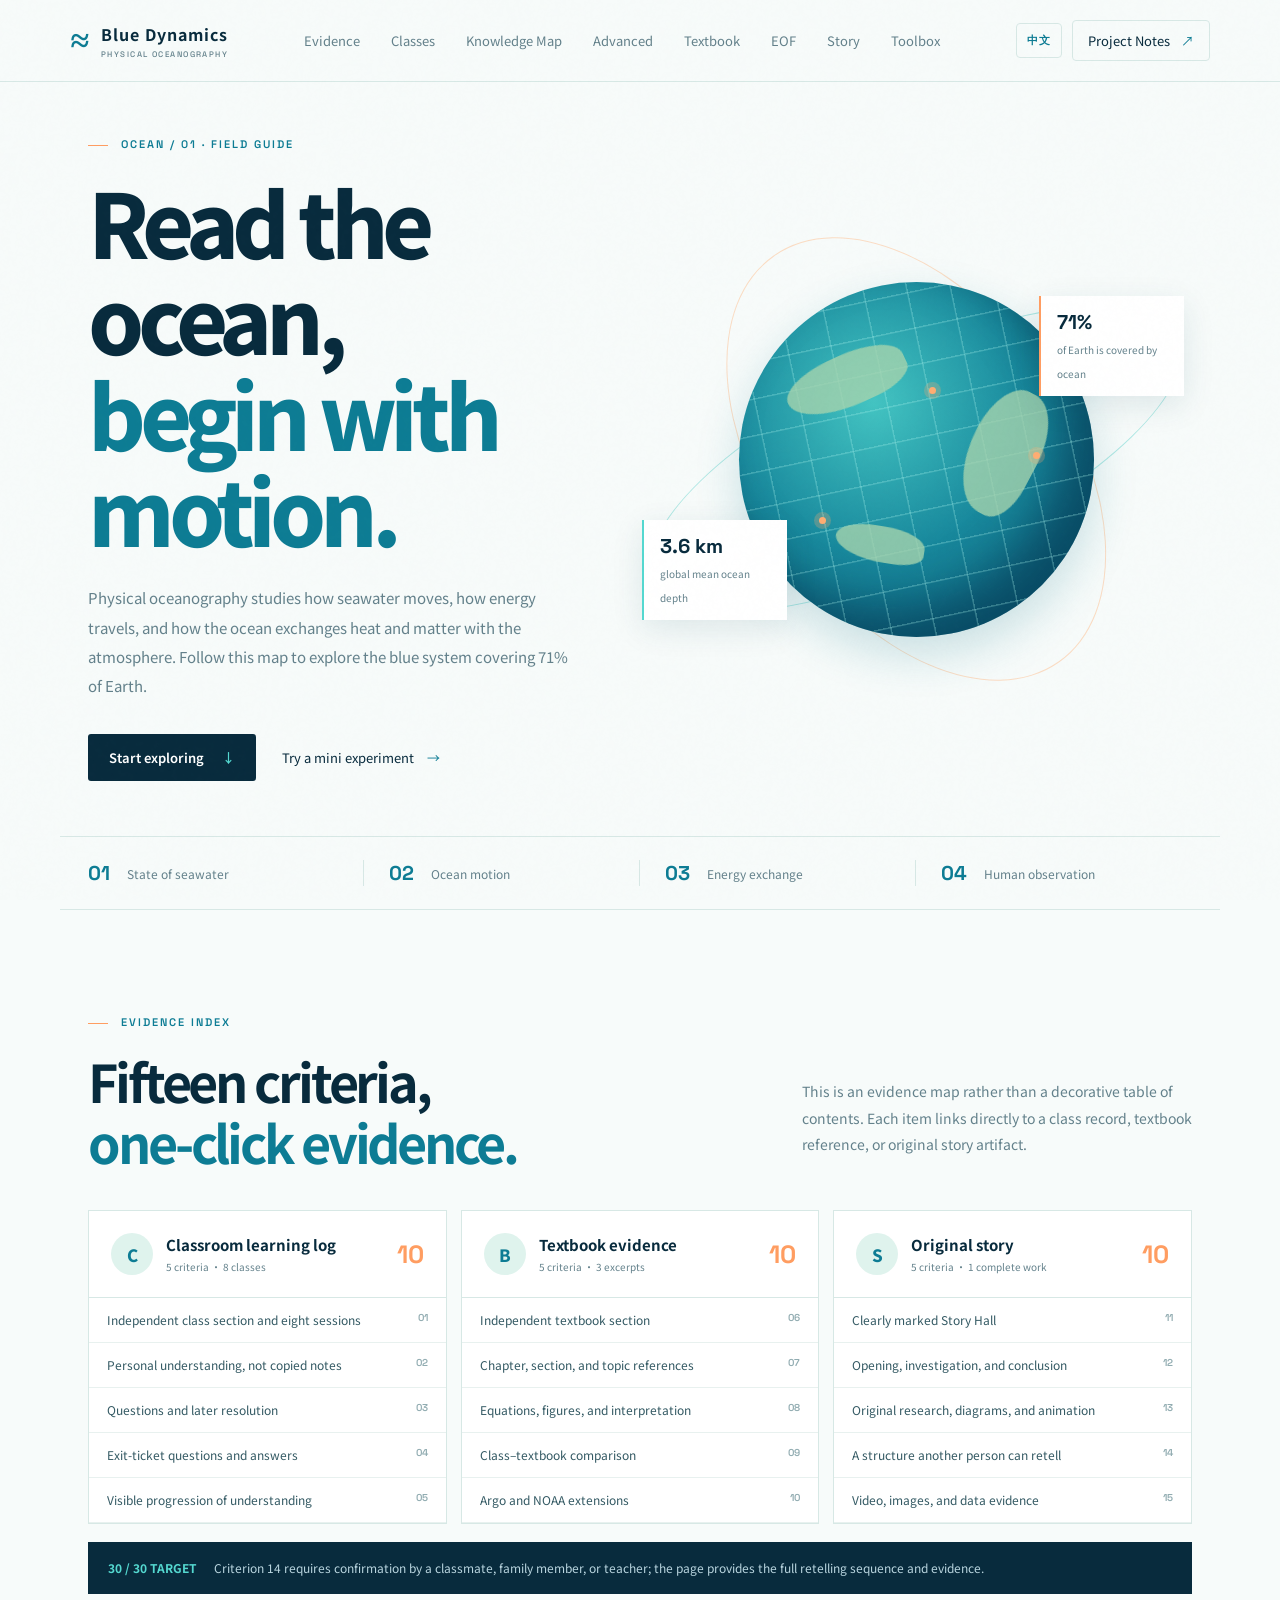
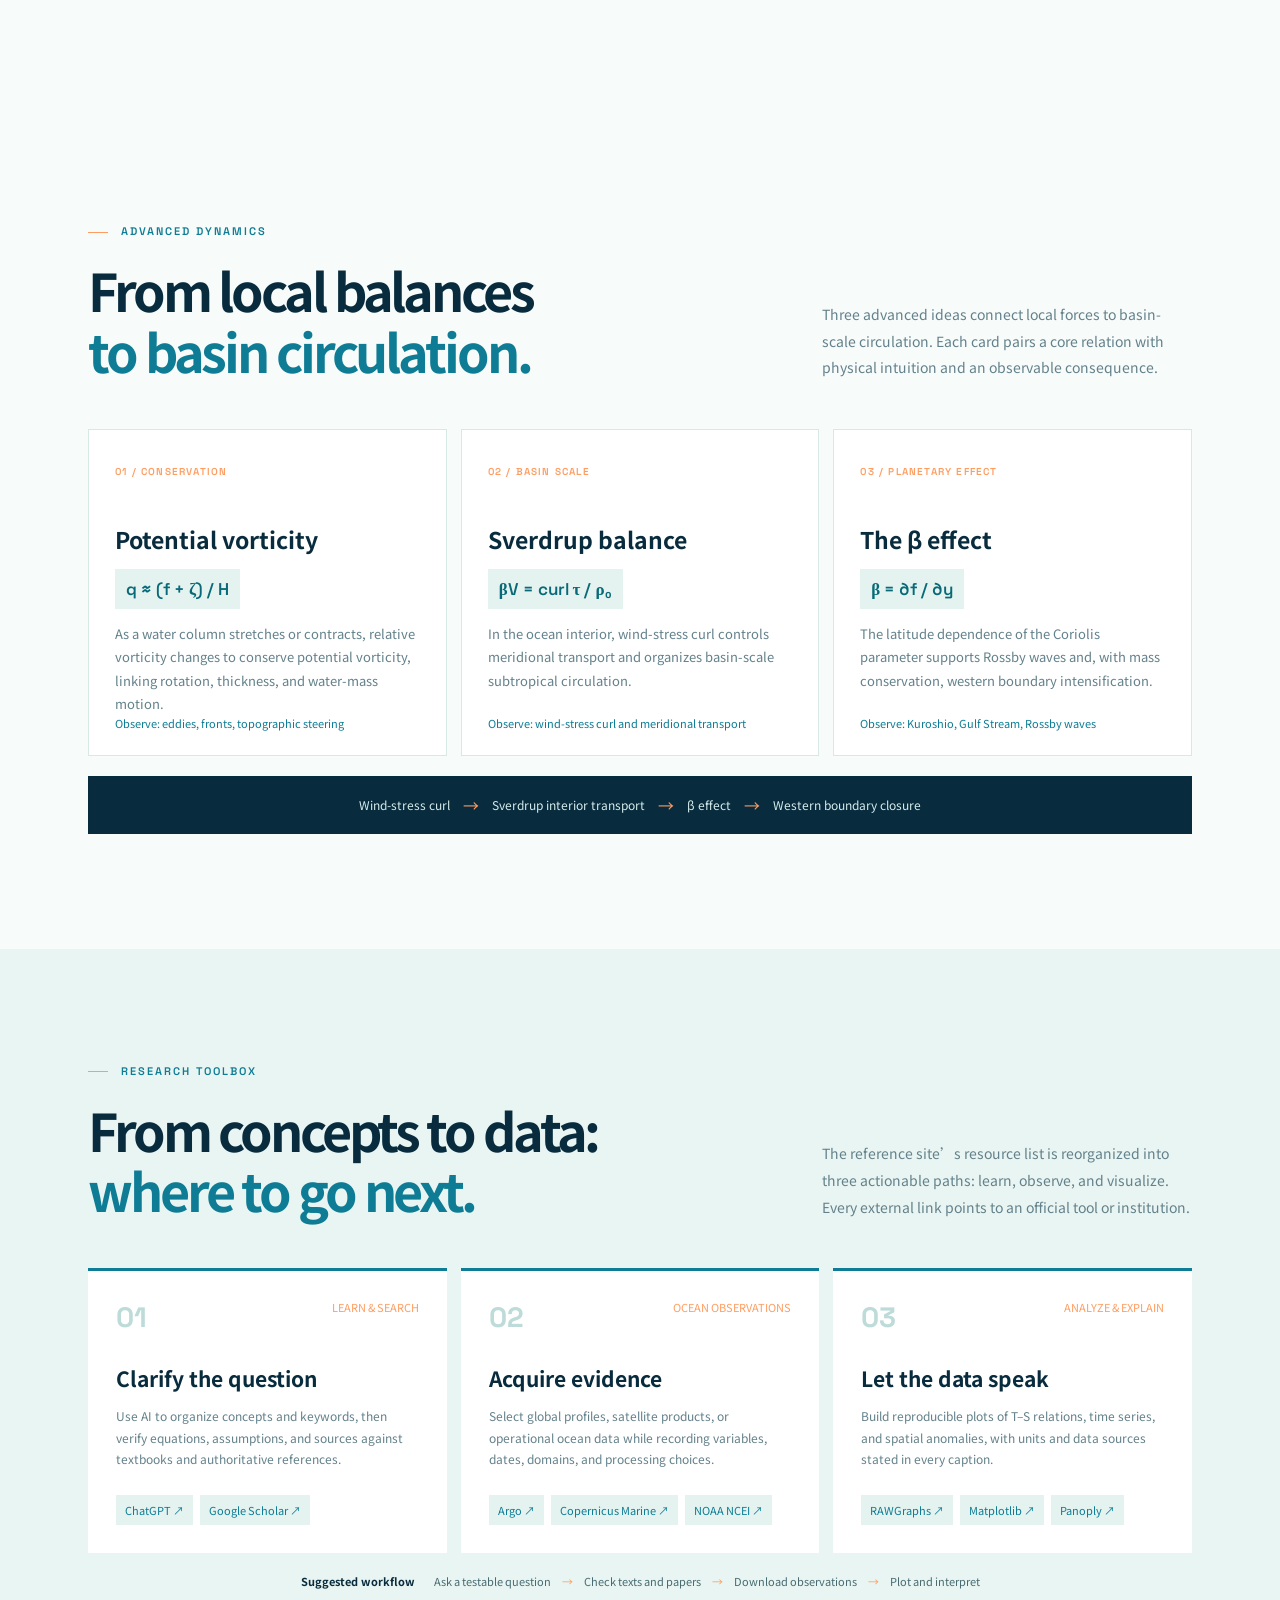
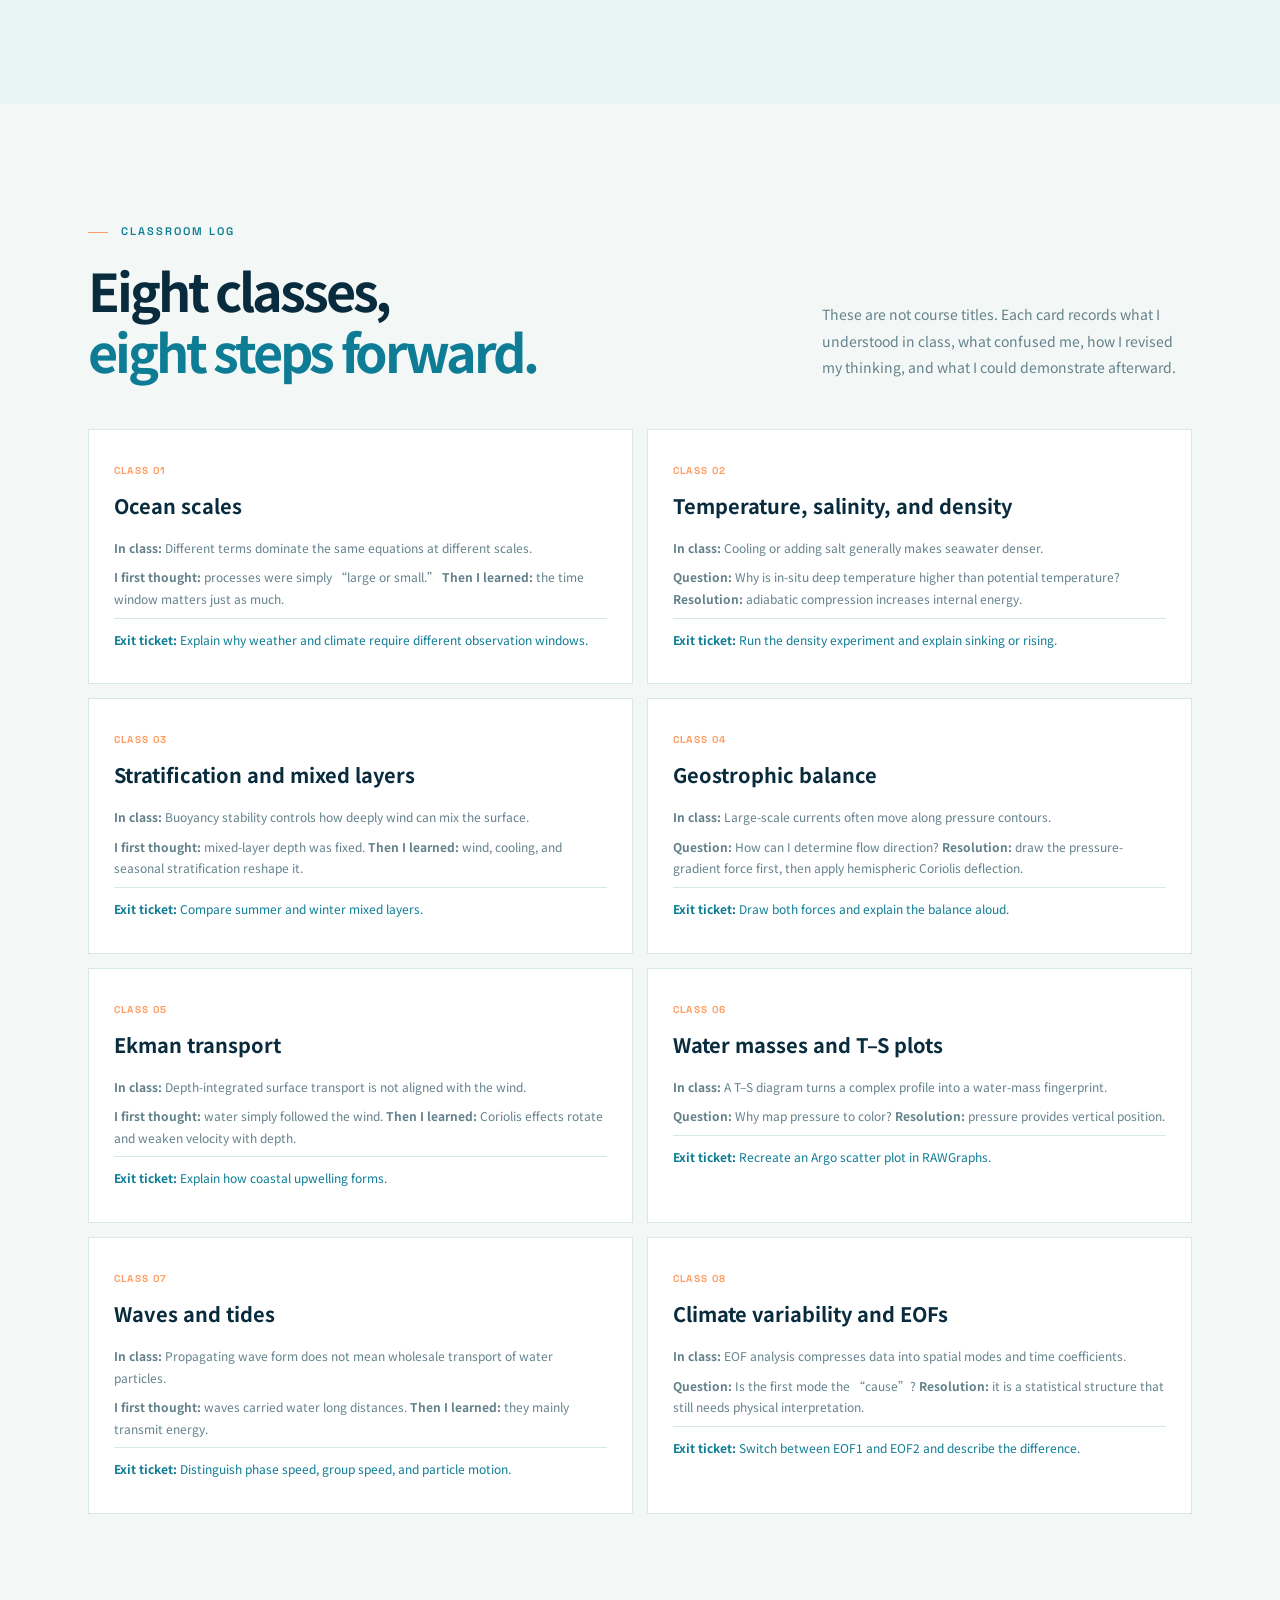
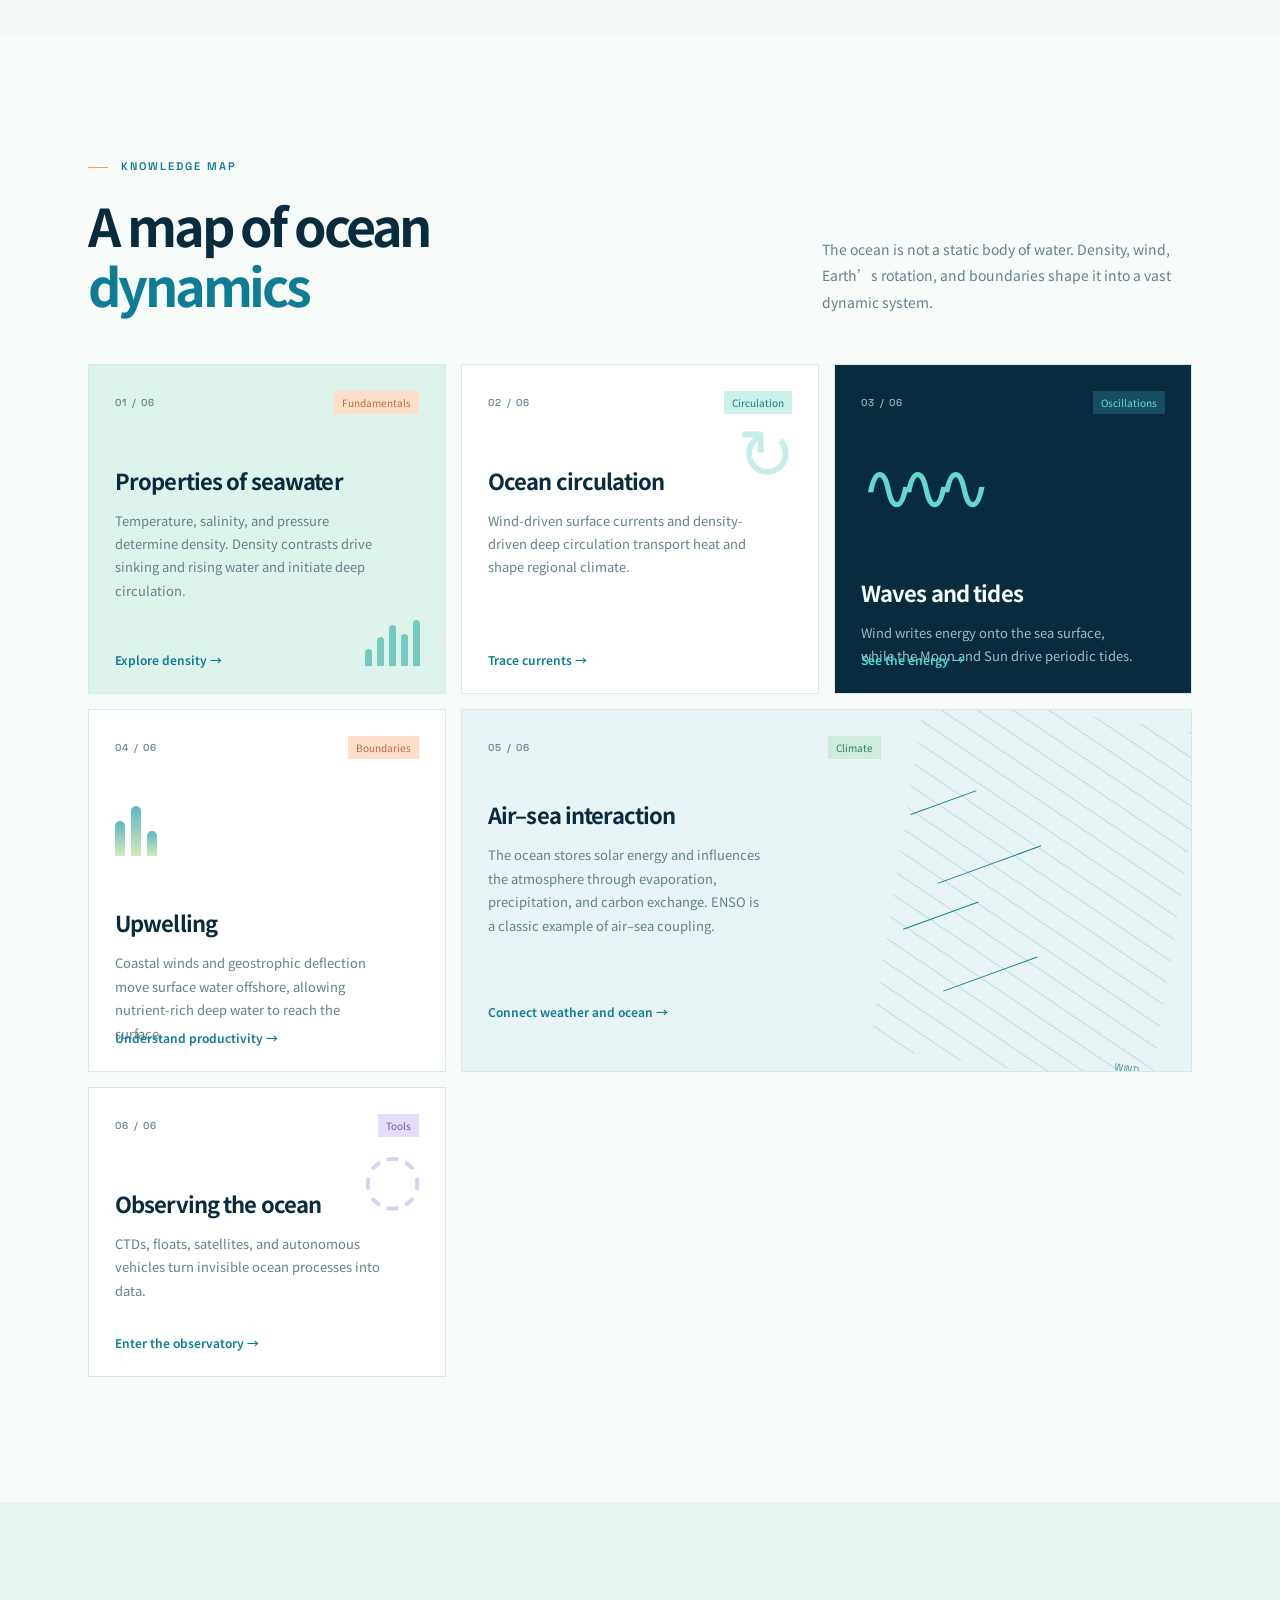
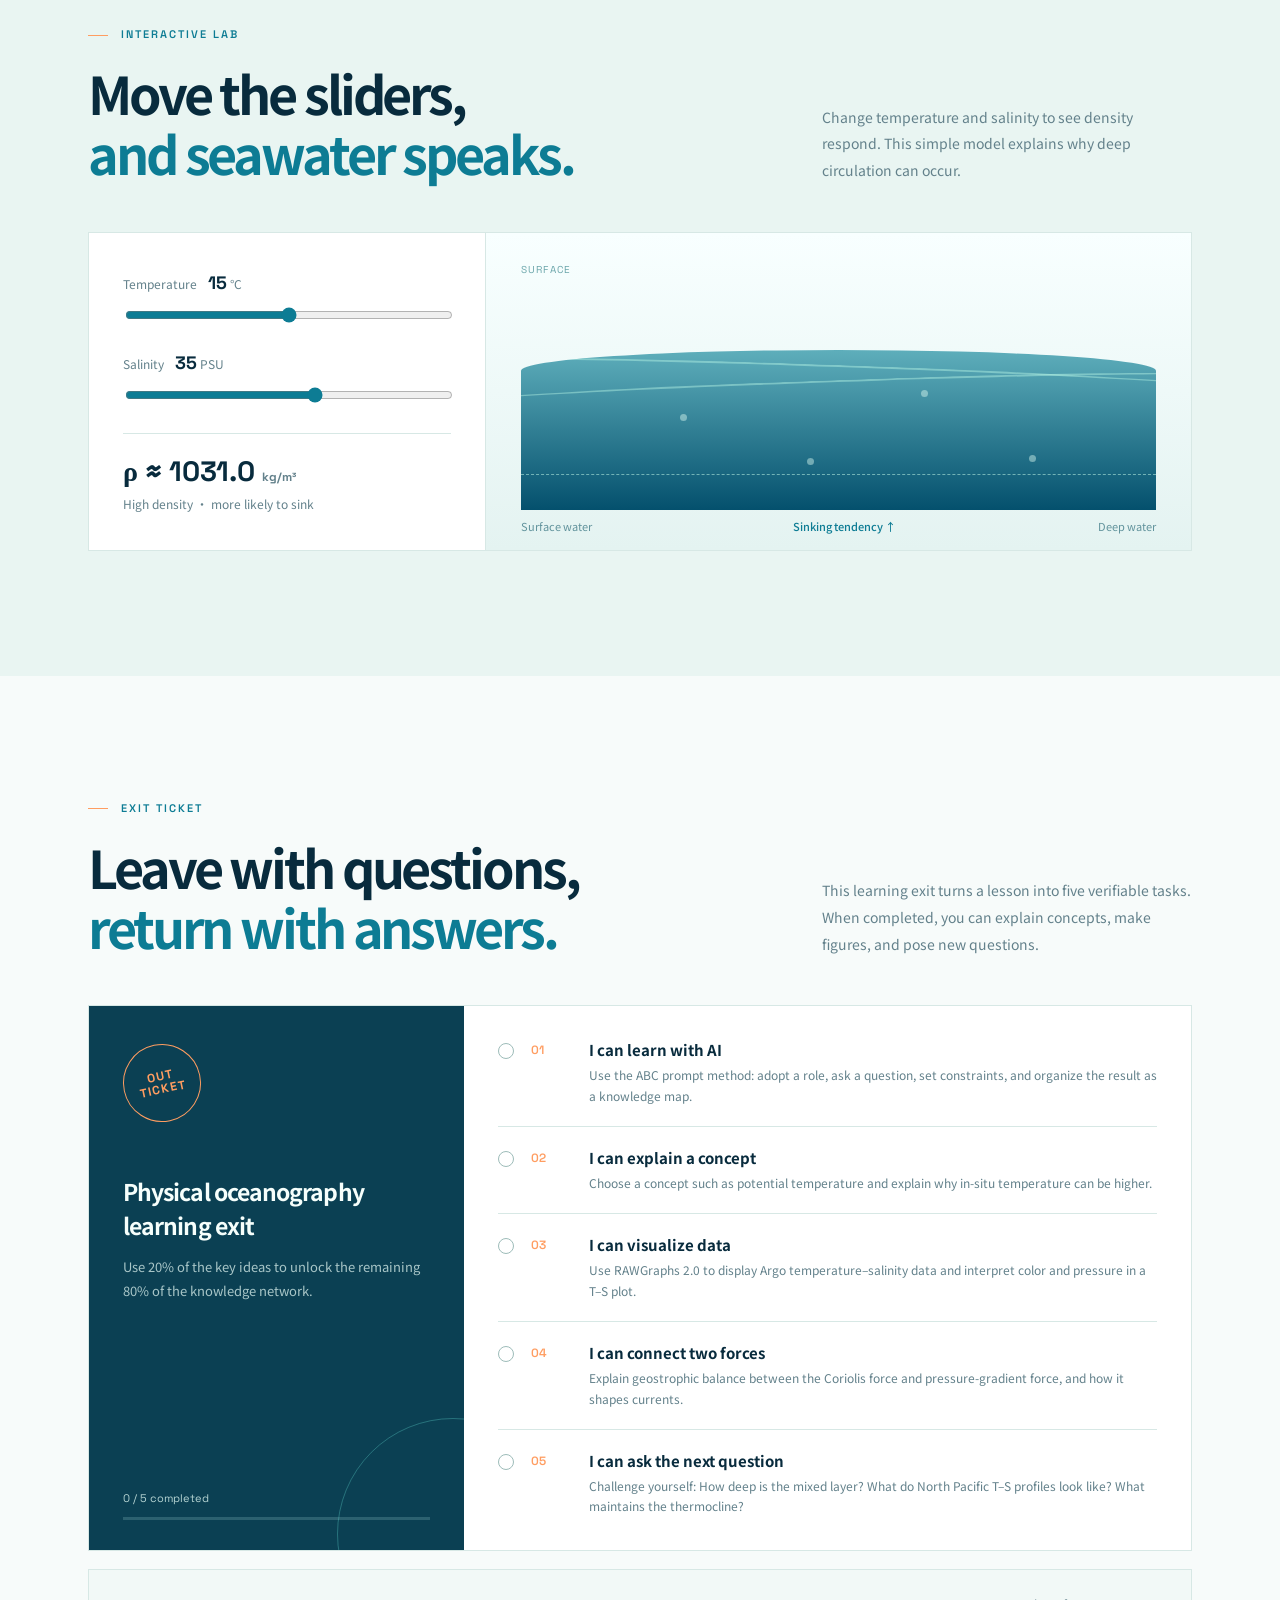
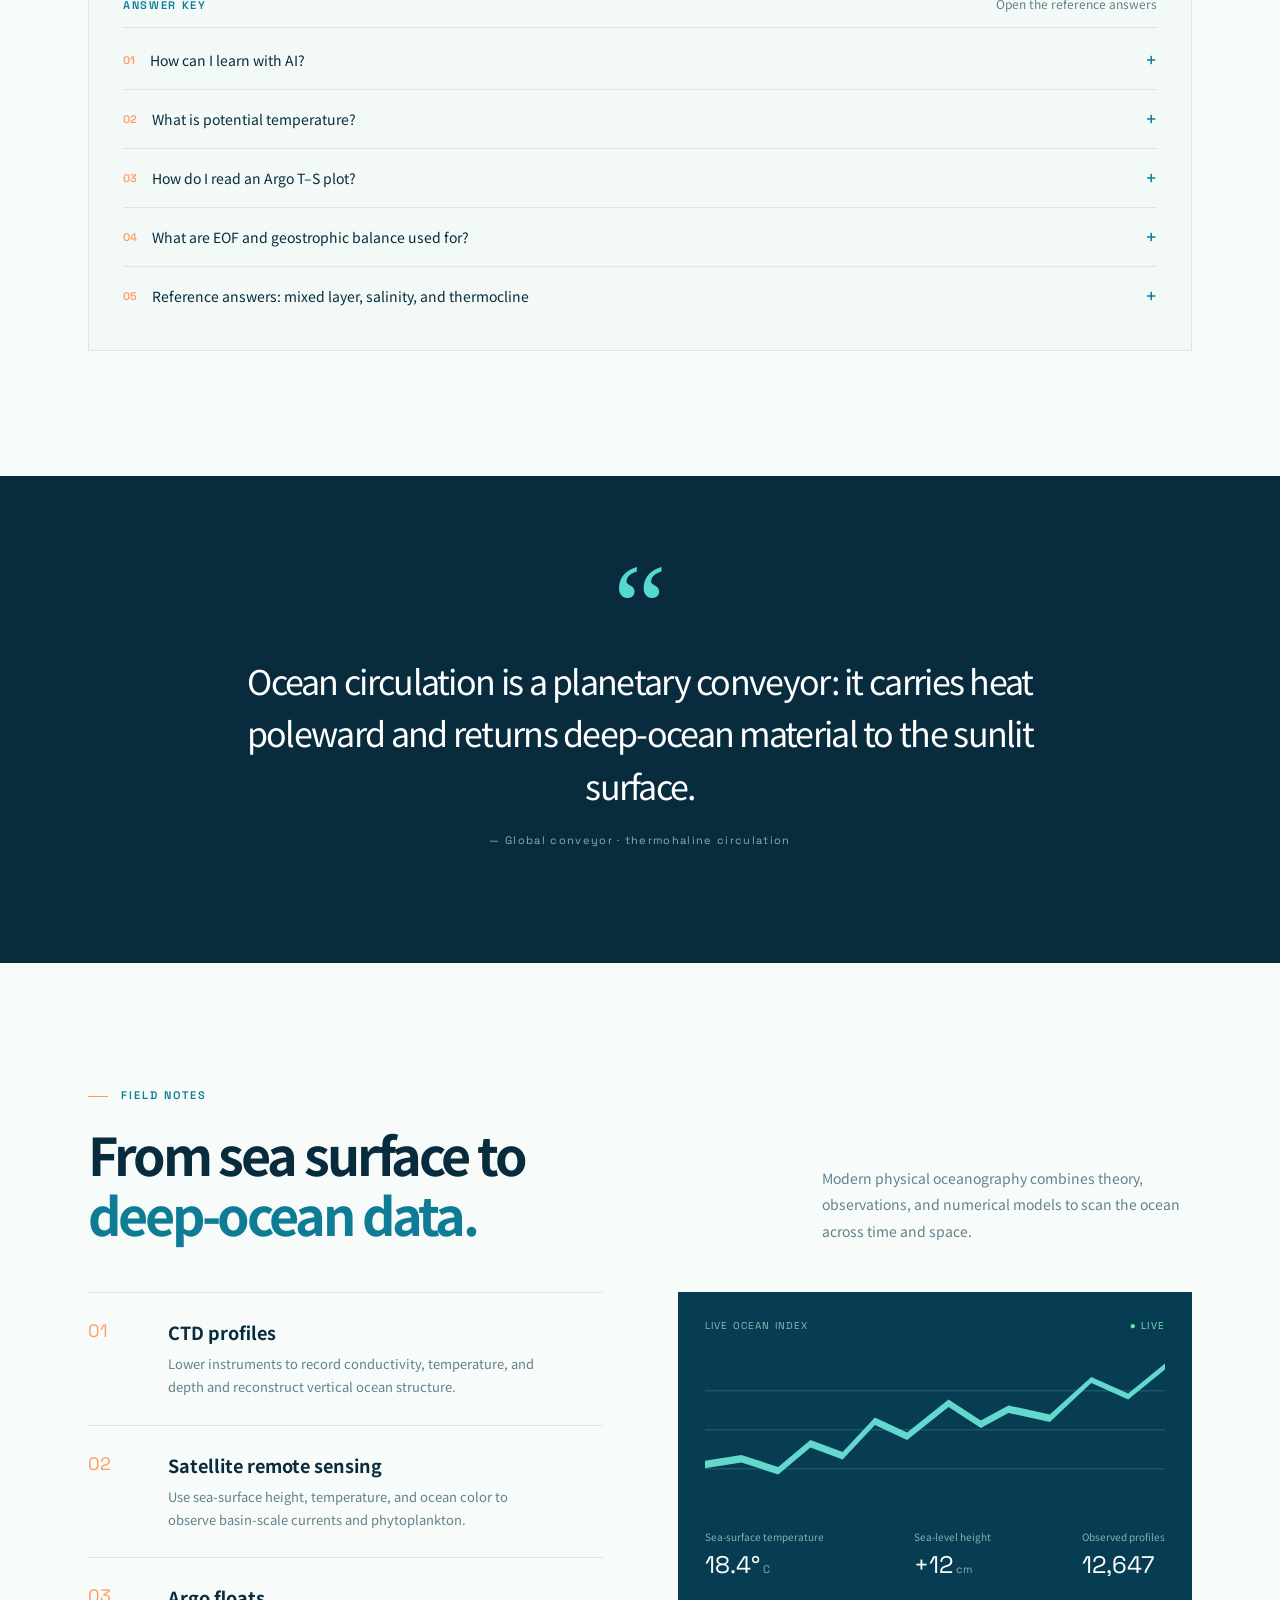
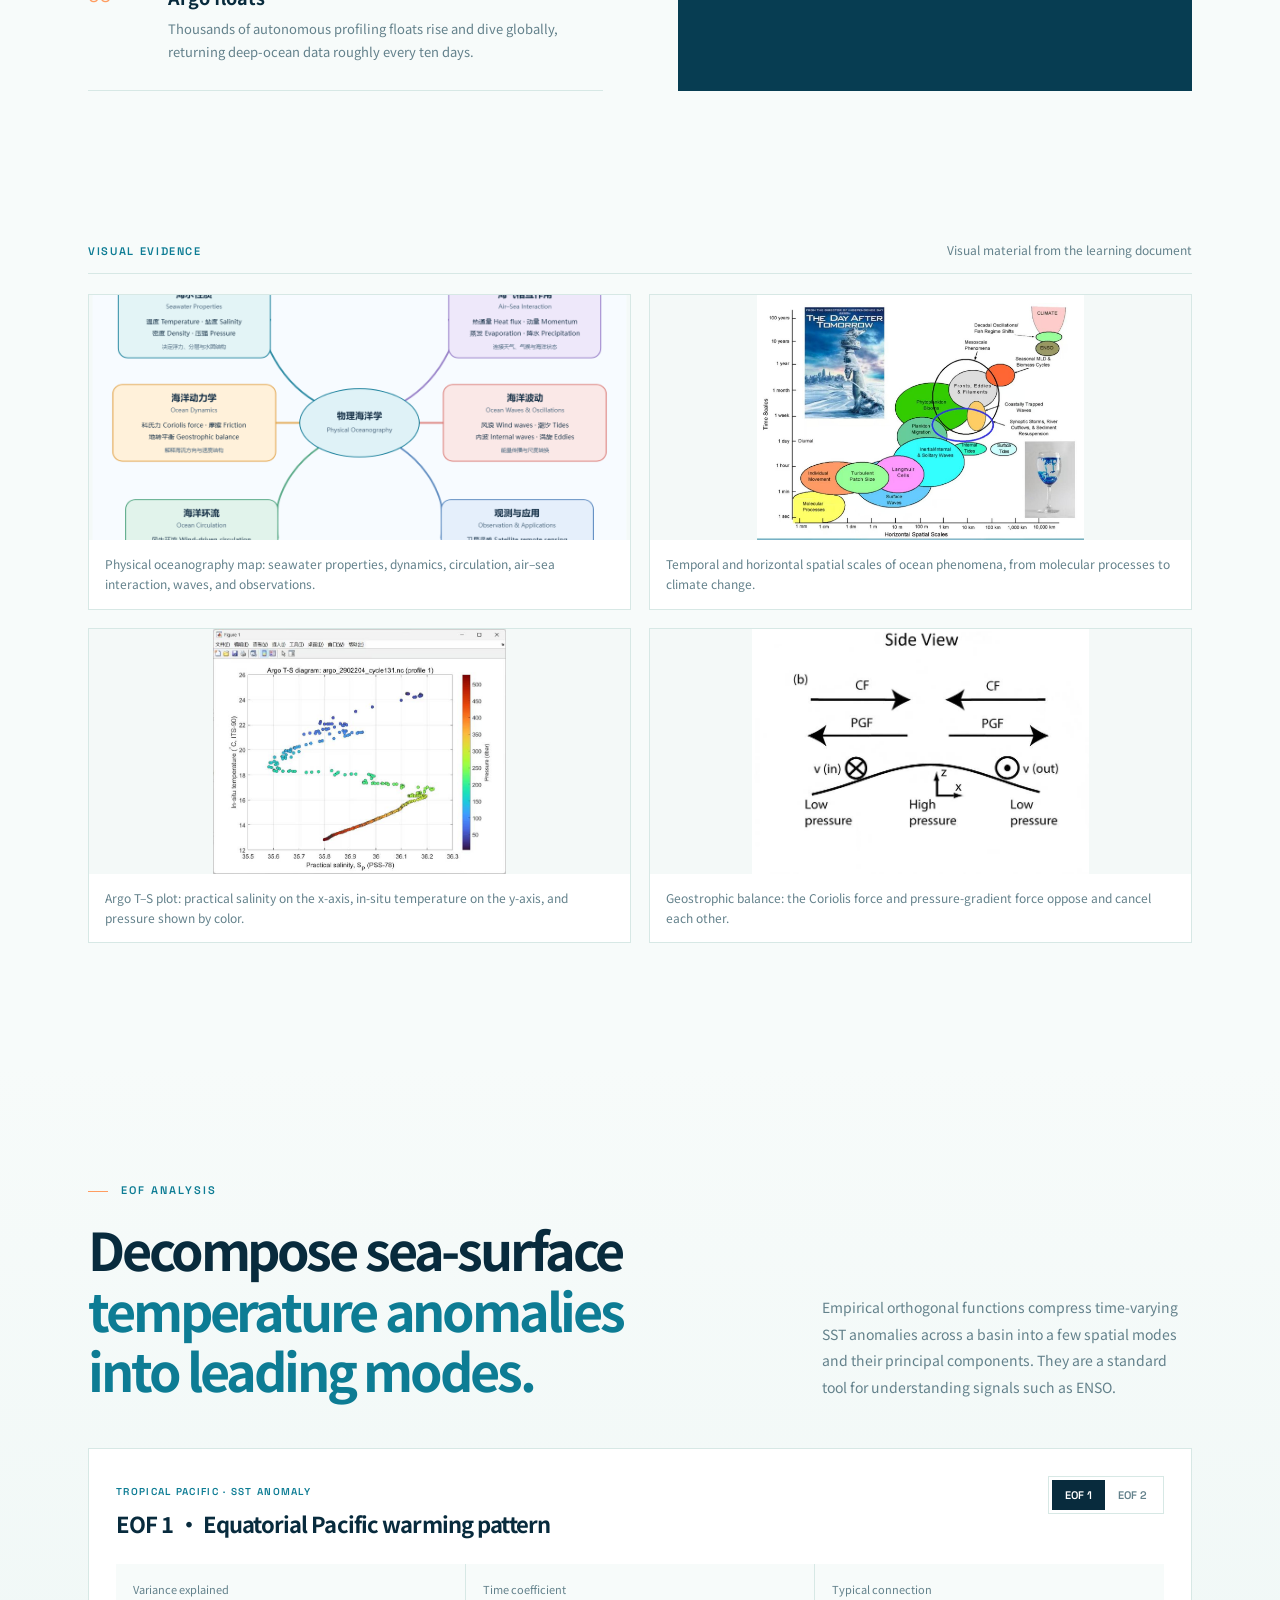
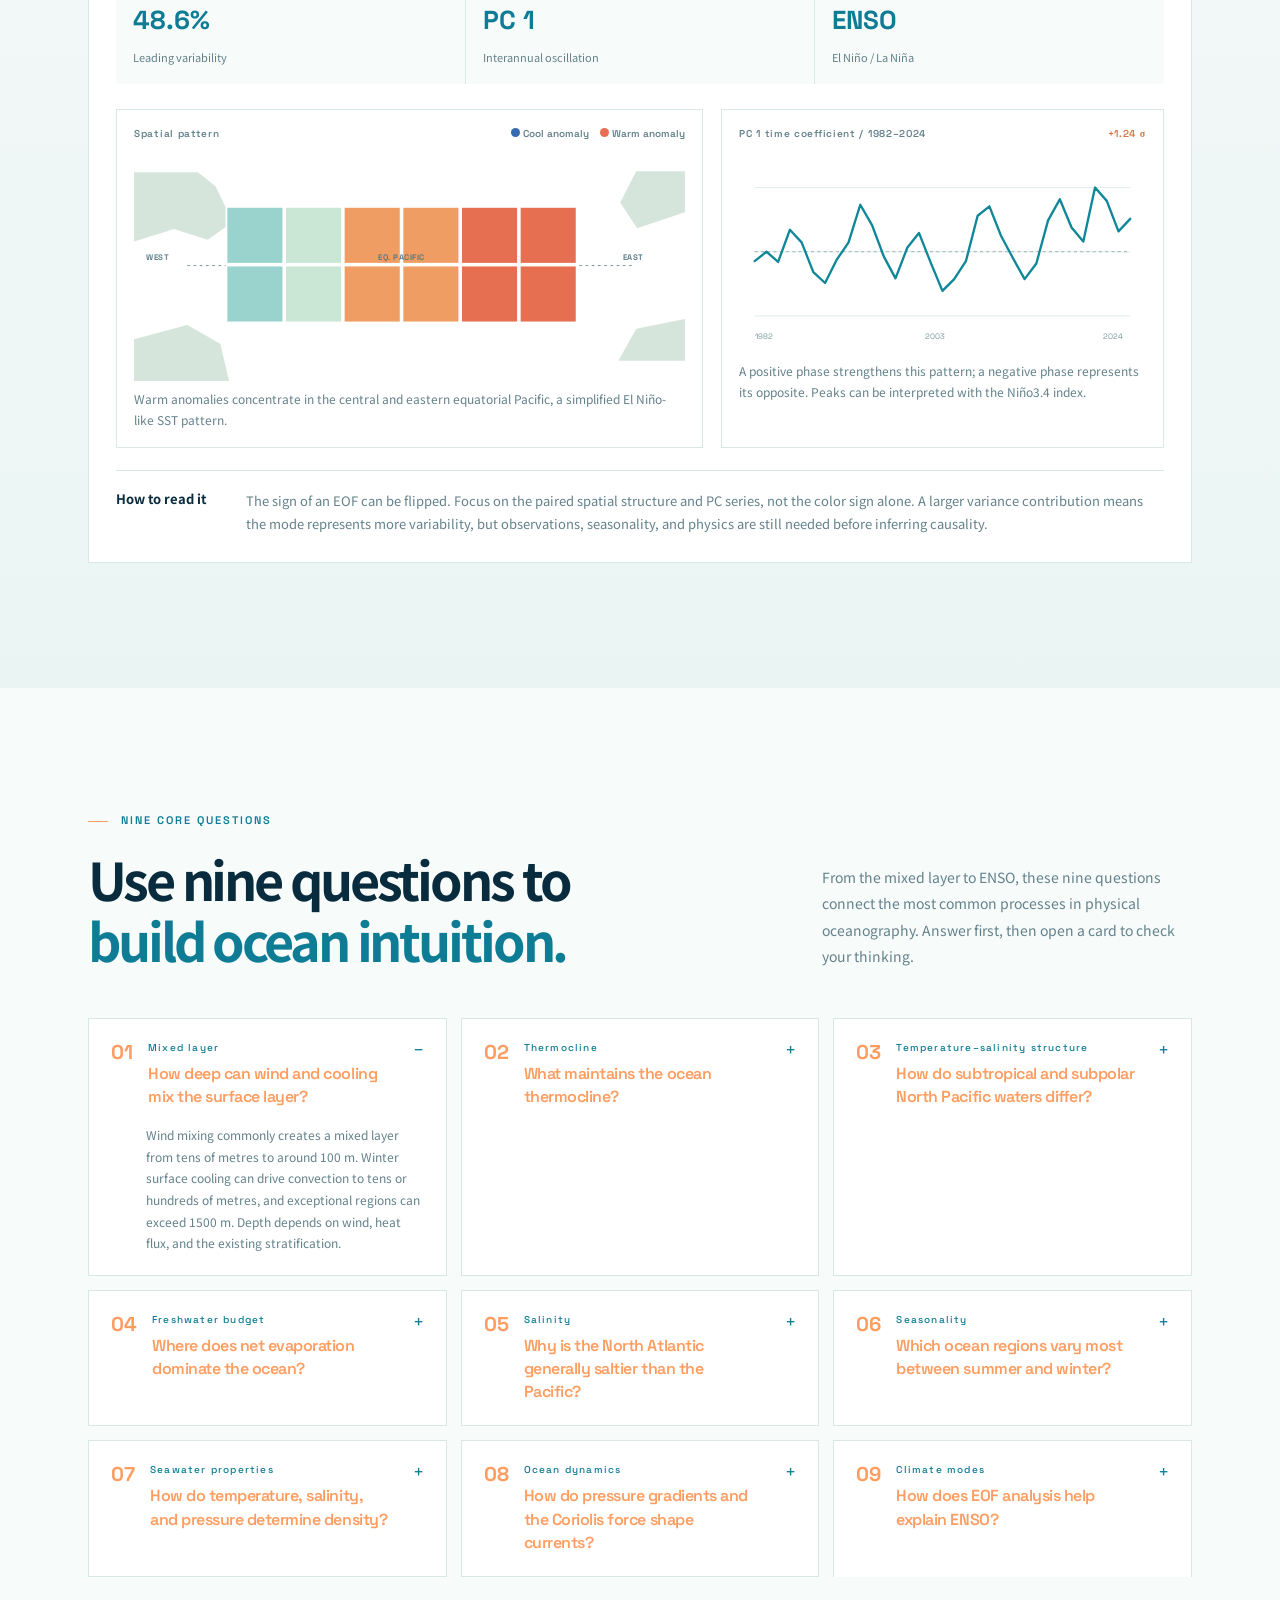
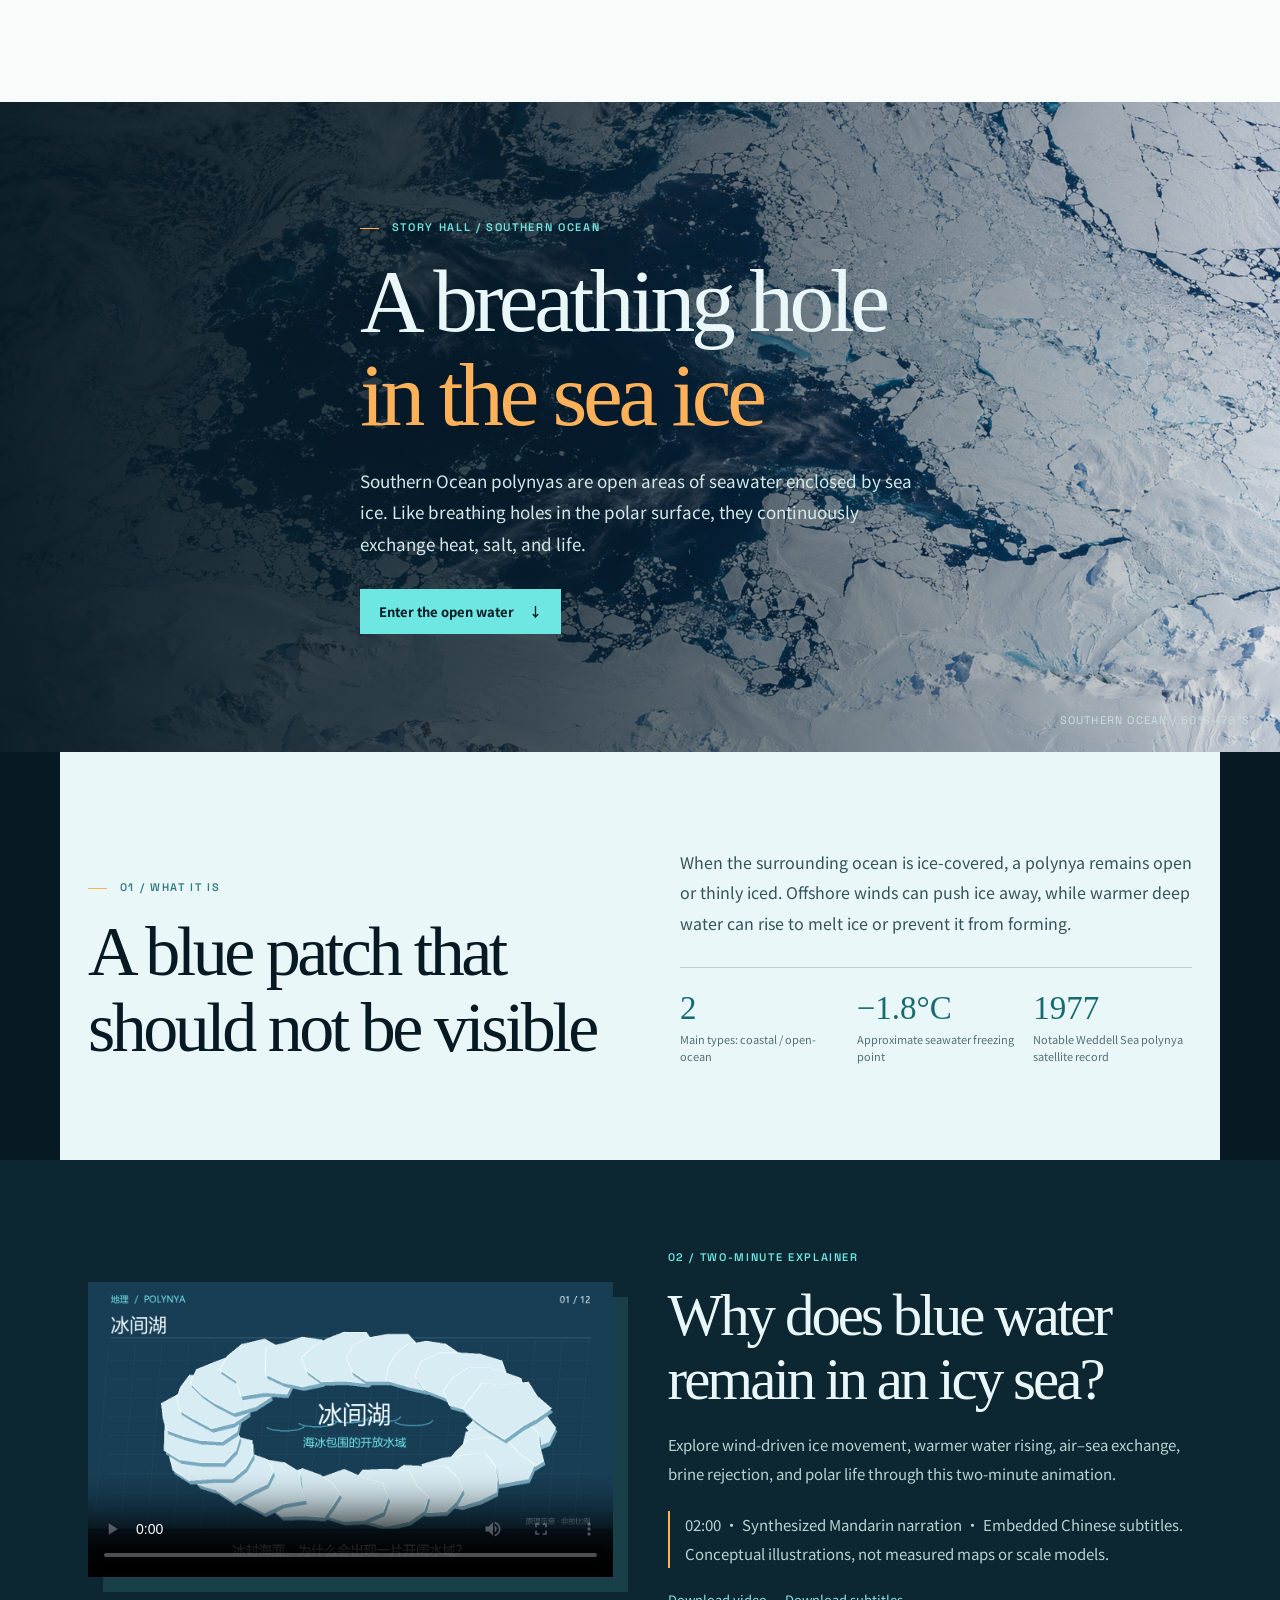
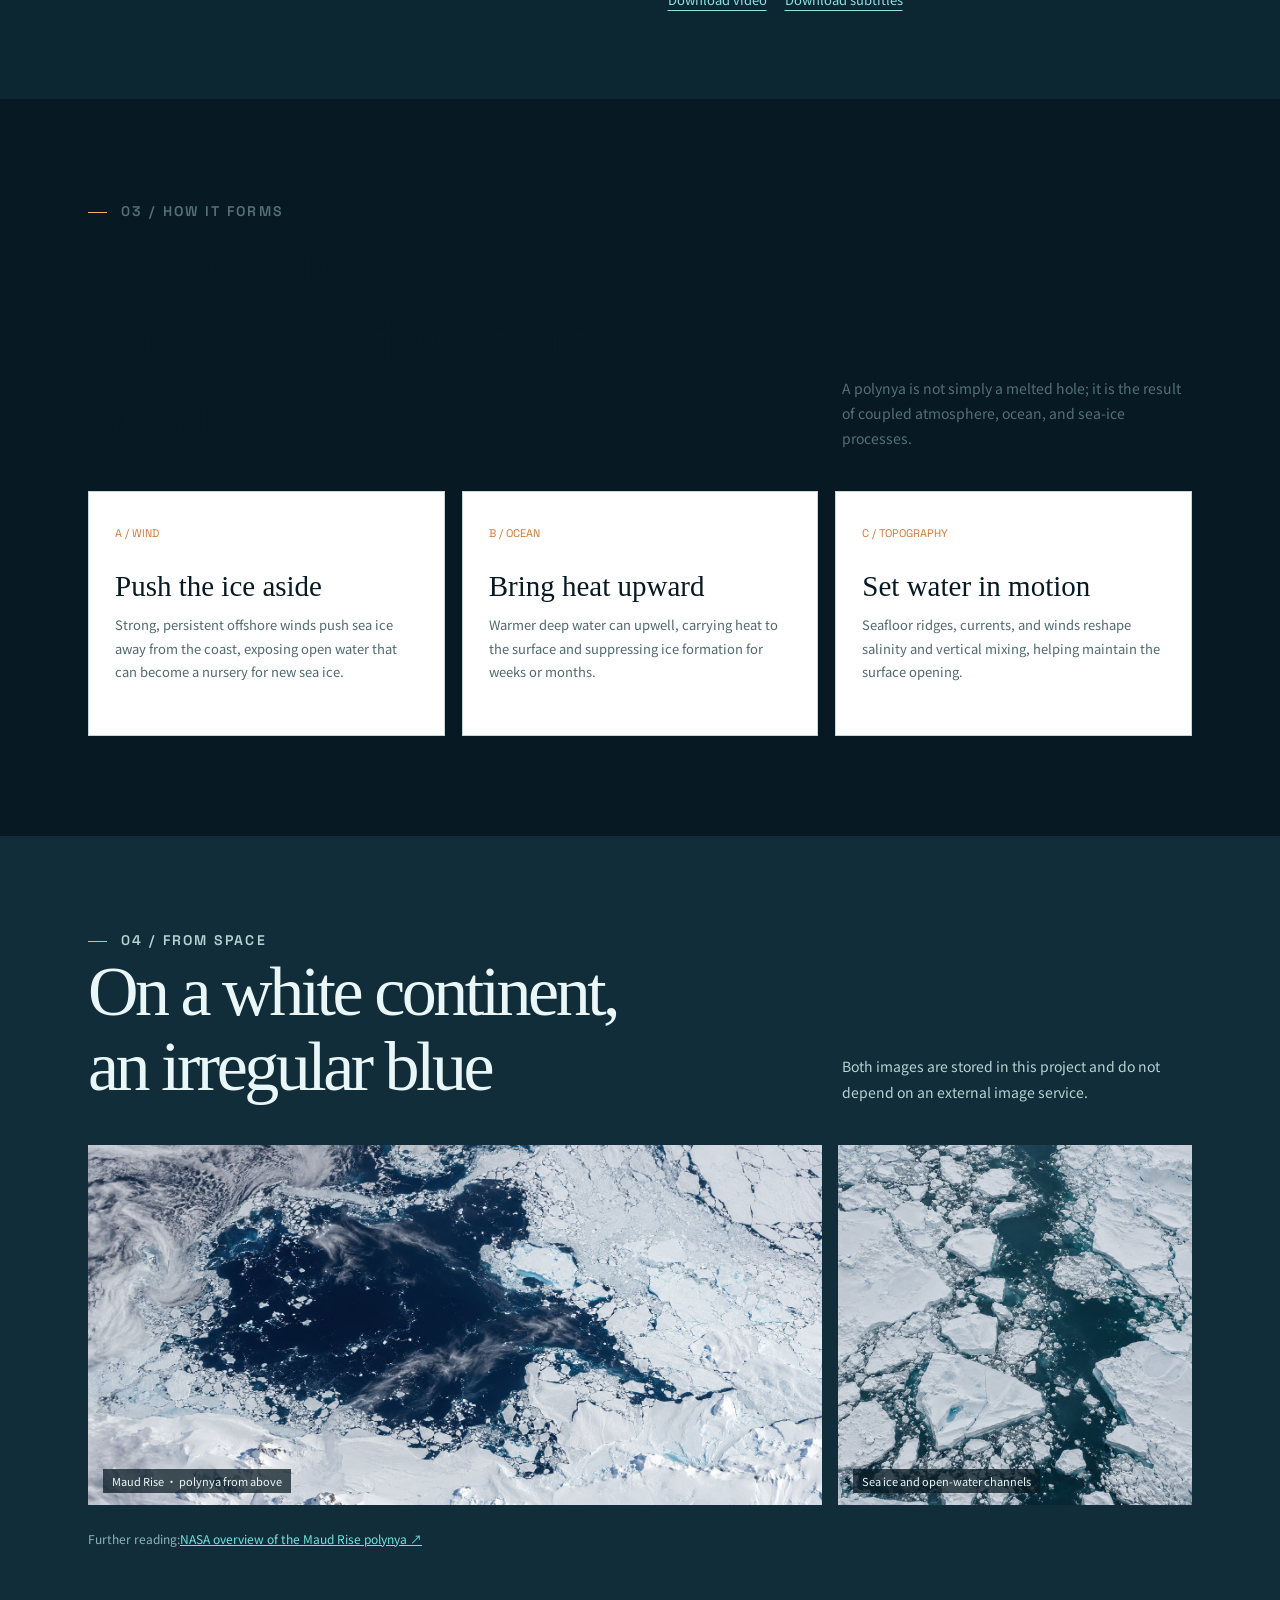
==== commit 724b6425: "Align English edition with Chinese structure" ====
--- a/en.html
+++ b/en.html
@@ -41,6 +41,16 @@
       <article><header><span>B</span><div><b>Textbook evidence</b><small>5 criteria · 3 excerpts</small></div><strong>10</strong></header><a href="#references">Independent textbook section <span>06</span></a><a href="#book-evidence">Chapter, section, and topic references <span>07</span></a><a href="#book-evidence">Equations, figures, and interpretation <span>08</span></a><a href="#book-evidence">Class–textbook comparison <span>09</span></a><a href="#book-evidence">Argo and NOAA extensions <span>10</span></a></article>
       <article><header><span>S</span><div><b>Original story</b><small>5 criteria · 1 complete work</small></div><strong>10</strong></header><a href="#story">Clearly marked Story Hall <span>11</span></a><a href="#story">Opening, investigation, and conclusion <span>12</span></a><a href="#polynya-film">Original research, diagrams, and animation <span>13</span></a><a href="#story">A structure another person can retell <span>14</span></a><a href="#polynya-film">Video, images, and data evidence <span>15</span></a></article>
     </div><p class="rubric-note"><span>30 / 30 TARGET</span> Criterion 14 requires confirmation by a classmate, family member, or teacher; the page provides the full retelling sequence and evidence.</p></section>
+    <section id="advanced" class="advanced section-wrap"><div class="section-heading"><div><p class="eyebrow"><i></i> ADVANCED DYNAMICS</p><h2>From local balances<br><em>to basin circulation.</em></h2></div><p>Three advanced ideas connect local forces to basin-scale circulation. Each card pairs a core relation with physical intuition and an observable consequence.</p></div><div class="advanced-grid">
+      <article><span>01 / CONSERVATION</span><h3>Potential vorticity</h3><div class="advanced-formula">q ≈ (f + ζ) / H</div><p>As a water column stretches or contracts, relative vorticity changes to conserve potential vorticity, linking rotation, thickness, and water-mass motion.</p><small>Observe: eddies, fronts, topographic steering</small></article>
+      <article><span>02 / BASIN SCALE</span><h3>Sverdrup balance</h3><div class="advanced-formula">βV = curl τ / ρ₀</div><p>In the ocean interior, wind-stress curl controls meridional transport and organizes basin-scale subtropical circulation.</p><small>Observe: wind-stress curl and meridional transport</small></article>
+      <article><span>03 / PLANETARY EFFECT</span><h3>The β effect</h3><div class="advanced-formula">β = ∂f / ∂y</div><p>The latitude dependence of the Coriolis parameter supports Rossby waves and, with mass conservation, western boundary intensification.</p><small>Observe: Kuroshio, Gulf Stream, Rossby waves</small></article>
+    </div><div class="concept-chain"><span>Wind-stress curl</span><i>→</i><span>Sverdrup interior transport</span><i>→</i><span>β effect</span><i>→</i><span>Western boundary closure</span></div></section>
+    <section id="resources" class="resource-hub"><div class="section-wrap"><div class="section-heading"><div><p class="eyebrow"><i></i> RESEARCH TOOLBOX</p><h2>From concepts to data:<br><em>where to go next.</em></h2></div><p>The reference site’s resource list is reorganized into three actionable paths: learn, observe, and visualize. Every external link points to an official tool or institution.</p></div><div class="resource-grid">
+      <article><b>01</b><span>LEARN &amp; SEARCH</span><h3>Clarify the question</h3><p>Use AI to organize concepts and keywords, then verify equations, assumptions, and sources against textbooks and authoritative references.</p><div><a href="https://chatgpt.com/" target="_blank" rel="noreferrer">ChatGPT ↗</a><a href="https://scholar.google.com/" target="_blank" rel="noreferrer">Google Scholar ↗</a></div></article>
+      <article><b>02</b><span>OCEAN OBSERVATIONS</span><h3>Acquire evidence</h3><p>Select global profiles, satellite products, or operational ocean data while recording variables, dates, domains, and processing choices.</p><div><a href="https://argo.ucsd.edu/data/" target="_blank" rel="noreferrer">Argo ↗</a><a href="https://marine.copernicus.eu/" target="_blank" rel="noreferrer">Copernicus Marine ↗</a><a href="https://www.ncei.noaa.gov/" target="_blank" rel="noreferrer">NOAA NCEI ↗</a></div></article>
+      <article><b>03</b><span>ANALYZE &amp; EXPLAIN</span><h3>Let the data speak</h3><p>Build reproducible plots of T–S relations, time series, and spatial anomalies, with units and data sources stated in every caption.</p><div><a href="https://www.rawgraphs.io/" target="_blank" rel="noreferrer">RAWGraphs ↗</a><a href="https://matplotlib.org/" target="_blank" rel="noreferrer">Matplotlib ↗</a><a href="https://www.giss.nasa.gov/tools/panoply/" target="_blank" rel="noreferrer">Panoply ↗</a></div></article>
+    </div><div class="workflow-line"><b>Suggested workflow</b><span>Ask a testable question</span><i>→</i><span>Check texts and papers</span><i>→</i><span>Download observations</span><i>→</i><span>Plot and interpret</span></div></div></section>
     <section id="classroom" class="classroom section-wrap"><div class="section-heading"><div><p class="eyebrow"><i></i> CLASSROOM LOG</p><h2>Eight classes,<br><em>eight steps forward.</em></h2></div><p>These are not course titles. Each card records what I understood in class, what confused me, how I revised my thinking, and what I could demonstrate afterward.</p></div><div class="lesson-grid">
       <article><span>CLASS 01</span><h3>Ocean scales</h3><p><b>In class:</b> Different terms dominate the same equations at different scales.</p><p><b>I first thought:</b> processes were simply “large or small.” <b>Then I learned:</b> the time window matters just as much.</p><p><b>Exit ticket:</b> Explain why weather and climate require different observation windows.</p></article>
       <article><span>CLASS 02</span><h3>Temperature, salinity, and density</h3><p><b>In class:</b> Cooling or adding salt generally makes seawater denser.</p><p><b>Question:</b> Why is in-situ deep temperature higher than potential temperature? <b>Resolution:</b> adiabatic compression increases internal energy.</p><p><b>Exit ticket:</b> Run the density experiment and explain sinking or rising.</p></article>
@@ -51,16 +61,6 @@
       <article><span>CLASS 07</span><h3>Waves and tides</h3><p><b>In class:</b> Propagating wave form does not mean wholesale transport of water particles.</p><p><b>I first thought:</b> waves carried water long distances. <b>Then I learned:</b> they mainly transmit energy.</p><p><b>Exit ticket:</b> Distinguish phase speed, group speed, and particle motion.</p></article>
       <article><span>CLASS 08</span><h3>Climate variability and EOFs</h3><p><b>In class:</b> EOF analysis compresses data into spatial modes and time coefficients.</p><p><b>Question:</b> Is the first mode the “cause”? <b>Resolution:</b> it is a statistical structure that still needs physical interpretation.</p><p><b>Exit ticket:</b> Switch between EOF1 and EOF2 and describe the difference.</p></article>
     </div></section>
-    <section id="advanced" class="advanced section-wrap"><div class="section-heading"><div><p class="eyebrow"><i></i> ADVANCED DYNAMICS</p><h2>From local balances<br><em>to basin circulation.</em></h2></div><p>Three advanced ideas connect local forces to basin-scale circulation. Each card pairs a core relation with physical intuition and an observable consequence.</p></div><div class="advanced-grid">
-      <article><span>01 / CONSERVATION</span><h3>Potential vorticity</h3><div class="advanced-formula">q ≈ (f + ζ) / H</div><p>As a water column stretches or contracts, relative vorticity changes to conserve potential vorticity, linking rotation, thickness, and water-mass motion.</p><small>Observe: eddies, fronts, topographic steering</small></article>
-      <article><span>02 / BASIN SCALE</span><h3>Sverdrup balance</h3><div class="advanced-formula">βV = curl τ / ρ₀</div><p>In the ocean interior, wind-stress curl controls meridional transport and organizes basin-scale subtropical circulation.</p><small>Observe: wind-stress curl and meridional transport</small></article>
-      <article><span>03 / PLANETARY EFFECT</span><h3>The β effect</h3><div class="advanced-formula">β = ∂f / ∂y</div><p>The latitude dependence of the Coriolis parameter supports Rossby waves and, with mass conservation, western boundary intensification.</p><small>Observe: Kuroshio, Gulf Stream, Rossby waves</small></article>
-    </div><div class="concept-chain"><span>Wind-stress curl</span><i>→</i><span>Sverdrup interior transport</span><i>→</i><span>β effect</span><i>→</i><span>Western boundary closure</span></div></section>
-    <section id="resources" class="resource-hub"><div class="section-wrap"><div class="section-heading"><div><p class="eyebrow"><i></i> RESEARCH TOOLBOX</p><h2>From concepts to data:<br><em>where to go next.</em></h2></div><p>The reference site’s resource list is reorganized into three actionable paths: learn, observe, and visualize. Every external link points to an official tool or institution.</p></div><div class="resource-grid">
-      <article><b>01</b><span>LEARN &amp; SEARCH</span><h3>Clarify the question</h3><p>Use AI to organize concepts and keywords, then verify equations, assumptions, and sources against textbooks and authoritative references.</p><div><a href="https://chatgpt.com/" target="_blank" rel="noreferrer">ChatGPT ↗</a><a href="https://scholar.google.com/" target="_blank" rel="noreferrer">Google Scholar ↗</a></div></article>
-      <article><b>02</b><span>OCEAN OBSERVATIONS</span><h3>Acquire evidence</h3><p>Select global profiles, satellite products, or operational ocean data while recording variables, dates, domains, and processing choices.</p><div><a href="https://argo.ucsd.edu/data/" target="_blank" rel="noreferrer">Argo ↗</a><a href="https://marine.copernicus.eu/" target="_blank" rel="noreferrer">Copernicus Marine ↗</a><a href="https://www.ncei.noaa.gov/" target="_blank" rel="noreferrer">NOAA NCEI ↗</a></div></article>
-      <article><b>03</b><span>ANALYZE &amp; EXPLAIN</span><h3>Let the data speak</h3><p>Build reproducible plots of T–S relations, time series, and spatial anomalies, with units and data sources stated in every caption.</p><div><a href="https://www.rawgraphs.io/" target="_blank" rel="noreferrer">RAWGraphs ↗</a><a href="https://matplotlib.org/" target="_blank" rel="noreferrer">Matplotlib ↗</a><a href="https://www.giss.nasa.gov/tools/panoply/" target="_blank" rel="noreferrer">Panoply ↗</a></div></article>
-    </div><div class="workflow-line"><b>Suggested workflow</b><span>Ask a testable question</span><i>→</i><span>Check texts and papers</span><i>→</i><span>Download observations</span><i>→</i><span>Plot and interpret</span></div></div></section>
 
     <section id="explore" class="explore section-wrap">
       <div class="section-heading"><div><p class="eyebrow"><i></i> KNOWLEDGE MAP</p><h2>一张海洋的<br><em>动力学地图</em></h2></div><p>海洋不是静止的“水体”，而是一个被密度、风、地球自转和边界共同塑造的巨大动力系统。</p></div>
@@ -89,7 +89,7 @@
     <section id="story" class="story"><div class="story-hero"><div class="story-wrap"><p class="story-kicker"><i></i> STORY HALL / SOUTHERN OCEAN</p><h2>海冰之中的<br><em>呼吸孔</em></h2><p>南大洋的冰间湖，是被海冰围住的一块开阔海水。它们像极地表面的“呼吸孔”，持续交换热量、盐分与生命。</p><a href="#story-explain" class="story-button">进入这片开阔水域 <span>↓</span></a></div><span class="story-coord">SOUTHERN OCEAN / 60°S—78°S</span></div><div id="story-explain" class="story-intro story-wrap"><div><p class="story-kicker"><i></i> 01 / 这是什么</p><h3>一块不该<br>被看见的蓝</h3></div><div class="story-copy"><p>当周围海面被冰封，冰间湖（polynya）却保持开阔或薄冰状态。它可能由离岸风将海冰推开，也可能由深层较暖海水上涌，融化或阻止表面结冰。</p><div class="story-stats"><div><b>2</b><span>主要类型：沿岸型 / 海洋型</span></div><div><b>−1.8°C</b><span>海水开始结冰的近似温度</span></div><div><b>1977</b><span>著名威德尔海冰间湖卫星记录</span></div></div></div></div><div id="polynya-film" class="story-dark"><div class="story-wrap story-media"><div class="story-video"><video controls playsinline preload="metadata" poster="assets/polynya-video-poster.jpg" aria-label="Polynyas: a two-minute explainer in Mandarin"><source src="assets/polynya-explained.mp4" type="video/mp4"><track kind="captions" src="assets/polynya-zh.vtt" srclang="zh" label="Chinese"></video></div><div><p class="story-kicker">02 / TWO-MINUTE EXPLAINER</p><h3>Why does blue water remain in an icy sea?</h3><p>Explore wind-driven ice movement, warmer water rising, air–sea exchange, brine rejection, and polar life through this two-minute animation.</p><p class="story-note">02:00 · Synthesized Mandarin narration · Embedded Chinese subtitles. Conceptual illustrations, not measured maps or scale models.</p><div class="film-footer"><div><a href="assets/polynya-explained.mp4" download>Download video</a><a href="assets/polynya-zh.srt" download>Download subtitles</a></div></div></div></div></div><div class="story-mechanism story-wrap"><div class="story-section-head"><div><p class="story-kicker"><i></i> 03 / 如何形成</p><h3>三股力量，<br>打开一扇海洋的窗</h3></div><p>冰间湖不是“融化的漏洞”，而是大气、海洋与海冰共同作用的结果。</p></div><div class="story-cards"><article><span>A / 风</span><h4>把冰推开</h4><p>强劲而持续的离岸风将海冰吹离海岸，露出开阔水带；这里也常成为新海冰的“育苗床”。</p></article><article><span>B / 海水</span><h4>把热带上来</h4><p>深层较暖海水上涌，把热量带到表面，抑制结冰，形成可持续数周甚至数月的开阔海面。</p></article><article><span>C / 地形</span><h4>让水旋起来</h4><p>海底山脊、洋流与风共同改变盐分分布和垂向混合，维持海面的“空洞”。</p></article></div></div><div class="story-gallery"><div class="story-wrap"><div class="story-section-head"><div><p class="story-kicker"><i></i> 04 / 从太空看</p><h3>白色大陆上<br>不规则的蓝</h3></div><p>两张图像均已随项目保存，不依赖外部图片服务。</p></div><div class="story-gallery-grid"><figure class="story-large"><img src="assets/southern-ocean-polynya.png" alt="南大洋冰间湖卫星风格俯视图"><figcaption>Maud Rise · 冰间湖俯视图</figcaption></figure><figure><img src="assets/southern-ocean-sea-ice.png" alt="南极海冰与开阔水道"><figcaption>海冰与开阔水道</figcaption></figure></div><p class="story-source">延伸阅读：<a href="https://science.nasa.gov/earth/earth-observatory/deciphering-the-maud-rise-polynya-145069/" target="_blank" rel="noreferrer">NASA 关于 Maud Rise 冰间湖的说明 ↗</a></p></div></div></section>
     <section id="textbook" class="textbook section-wrap"><div class="section-heading"><div><p class="eyebrow"><i></i> TEXTBOOK READING</p><h2>把教材内容，<br><em>读成自己的海洋语言。</em></h2></div><p>这里按物理海洋学的学习主线整理教材章节、关键词与公式提示。可将具体教材的页码、图表和课堂笔记继续补充到相应章节。</p></div><div class="textbook-layout"><aside class="textbook-index"><p>CHAPTERS</p><a href="#chapter-01"><span>01</span> 海洋与海水</a><a href="#chapter-02"><span>02</span> 海洋动力学</a><a href="#chapter-03"><span>03</span> 海洋环流</a><a href="#chapter-04"><span>04</span> 波浪与潮汐</a><a href="#chapter-05"><span>05</span> 气候与变化</a><small>教材笔记 · 可持续补充</small></aside><div class="textbook-content"><details id="chapter-01" open><summary><span>01</span><b>海洋与海水</b><em>Seawater properties</em></summary><div class="chapter-body"><p>教材从温度、盐度、压强和密度开始。它们决定海水的分层稳定性，也决定水团会停留在表层、下沉到深海，或沿等密度面输送。</p><div class="chapter-tags"><span>温度 T</span><span>盐度 S</span><span>密度 ρ</span><span>位势温度 θ</span></div><p class="chapter-tip"><b>阅读提示：</b>比较不同深度的海水时，应注意压强造成的压缩增温；位势温度能更公平地比较水团真实的热状态。</p></div></details><details id="chapter-02"><summary><span>02</span><b>海洋动力学</b><em>Ocean dynamics</em></summary><div class="chapter-body"><p>海水运动由压强梯度力、科氏力、摩擦力和重力共同控制。在大尺度、低摩擦海洋中，压强梯度力与科氏力近似平衡，形成地转流。</p><div class="formula-strip">f k × u ≈ −(1/ρ)∇p</div><p class="chapter-tip"><b>阅读提示：</b>北半球的地转流使低压位于流向左侧；南半球则相反。</p></div></details><details id="chapter-03"><summary><span>03</span><b>海洋环流</b><em>Ocean circulation</em></summary><div class="chapter-body"><p>风驱动环流主要影响上层海洋；温盐差异驱动的深层环流连接各大洋。二者一起输送热量、盐分、碳和营养盐，是全球气候系统的重要组成。</p><div class="chapter-tags"><span>Ekman 输送</span><span>西边界流</span><span>热盐环流</span><span>深水形成</span></div><p class="chapter-tip"><b>阅读提示：</b>将表层风、海平面高度和深层密度结构放在一起看，能更好理解环流的三维形态。</p></div></details><details id="chapter-04"><summary><span>04</span><b>波浪与潮汐</b><em>Waves and tides</em></summary><div class="chapter-body"><p>波浪主要传递能量而非水体本身；潮汐则由月球和太阳的引潮力驱动。内波、惯性波和孤立波可以在海洋内部传递显著能量。</p><div class="chapter-tags"><span>风浪</span><span>潮汐</span><span>内波</span><span>惯性振荡</span></div><p class="chapter-tip"><b>阅读提示：</b>区分“水粒子的轨迹”和“波形传播方向”，是理解波动问题的关键。</p></div></details><details id="chapter-05"><summary><span>05</span><b>气候与变化</b><em>Climate variability</em></summary><div class="chapter-body"><p>海洋储存和再分配热量，因此参与从天气到年代际变化的多个时间尺度。ENSO 是热带太平洋海气耦合的重要模式；EOF 分析可帮助从海温异常场中提取主要变化结构。</p><div class="chapter-tags"><span>ENSO</span><span>EOF</span><span>海气耦合</span><span>海平面</span></div><p class="chapter-tip"><b>阅读提示：</b>统计模态描述数据中最主要的变化，但还需结合风场、热通量和环流来解释其物理原因。</p></div></details></div></div></section>
     <section id="references" class="references"><div class="section-wrap"><div class="reference-title"><p class="eyebrow"><i></i> REFERENCES</p><h2>物理海洋参考书</h2><p>推荐阅读材料 · 从基础概念到海洋观测</p><span></span></div><article class="reference-card"><div class="book-cover" aria-label="物理海洋学参考书封面视觉"><div class="book-publisher">ELSEVIER</div><div class="book-band">Descriptive Physical Oceanography<br><small>An Introduction</small></div><div class="book-cn">物理海洋学</div><div class="book-edition">SIXTH EDITION</div><div class="book-ocean"></div><div class="book-foot">PHYSICAL OCEANOGRAPHY</div></div><div class="reference-copy"><p class="reference-label">FOUNDATION TEXT</p><h3>《物理海洋学》</h3><h4>Descriptive Physical Oceanography: An Introduction</h4><p>这本参考书系统介绍物理海洋学的基础框架，涵盖海水性质、海洋环流、海洋波动、海洋混合与海气相互作用等重要主题。它适合用于建立完整的知识结构，并为后续阅读观测资料、研究论文与数据分析结果打下基础。</p><div class="reference-meta"><span>适合：海洋科学专业学生</span><span>主题：基础理论 · 观测 · 环流</span></div><div class="reference-actions"><a class="reference-primary" href="#questions">查看九个核心问题 <span>→</span></a><a class="reference-secondary" href="#ticket">进入学习出门票</a></div></div></article><p class="reference-note">阅读建议：先从海水性质和大尺度环流入手，再结合本站的九个核心问题与 EOF 分析模块巩固理解。</p></div></section>
-    <section id="book-evidence" class="book-evidence section-wrap"><div class="section-heading"><div><p class="eyebrow"><i></i> BOOK EVIDENCE</p><h2>A textbook is not a title;<br><em>it is checkable evidence.</em></h2></div><p>References follow the sixth edition of <i>Descriptive Physical Oceanography</i> at chapter–section–topic level. Page numbers vary by printing and should be checked against the reader’s edition.</p></div><div class="evidence-grid">
+    <section id="book-evidence" class="book-evidence section-wrap"><div class="section-heading"><div><p class="eyebrow"><i></i> BOOK EVIDENCE</p><h2>A textbook is not a title;<br><em>it is checkable evidence.</em></h2></div><p>References follow the sixth edition of Descriptive Physical Oceanography at chapter–section–topic level. Page numbers vary by printing and should be checked against the reader’s edition.</p></div><div class="evidence-grid">
       <article><span>CHAPTER 3 · SECTION 3.2</span><h3>Temperature, salinity, and the equation of state</h3><blockquote>Source keywords: potential temperature, equation of state, specific volume anomaly.</blockquote><div class="evidence-formula">ρ = ρ(S, T, p)</div><p><b>My interpretation:</b> Density is not a function of temperature or salinity alone. Comparing water masses across depth requires pressure corrections; “cold and salty sinks” is only a first approximation.</p></article>
       <article><span>CHAPTER 6 · GEOSTROPHIC FLOW</span><h3>Pressure gradient and Coriolis force</h3><blockquote>Source keywords: geostrophic balance, pressure gradient, Coriolis force.</blockquote><div class="evidence-formula">f k × u<sub>g</sub> = −(1/ρ₀)∇<sub>h</sub>p</div><p><b>My interpretation:</b> Class used a two-force balance to determine direction; the text adds assumptions about scale, friction, and slow acceleration. Coasts, the equator, and rapidly accelerating regions require renewed checks.</p></article>
       <article><span>CHAPTER 10 · CIRCULATION FIGURES</span><h3>Ekman transport</h3><blockquote>Source evidence: diagrams of surface flow, the Ekman spiral, and depth-integrated transport.</blockquote><div class="evidence-formula">M<sub>E</sub> = τ × k /(ρ₀f)</div><p><b>My interpretation:</b> The figures turn “right/left deflection” into a testable directional relation and reveal vertical shear. Flow in a single layer is not the same as net transport through the full layer.</p></article>
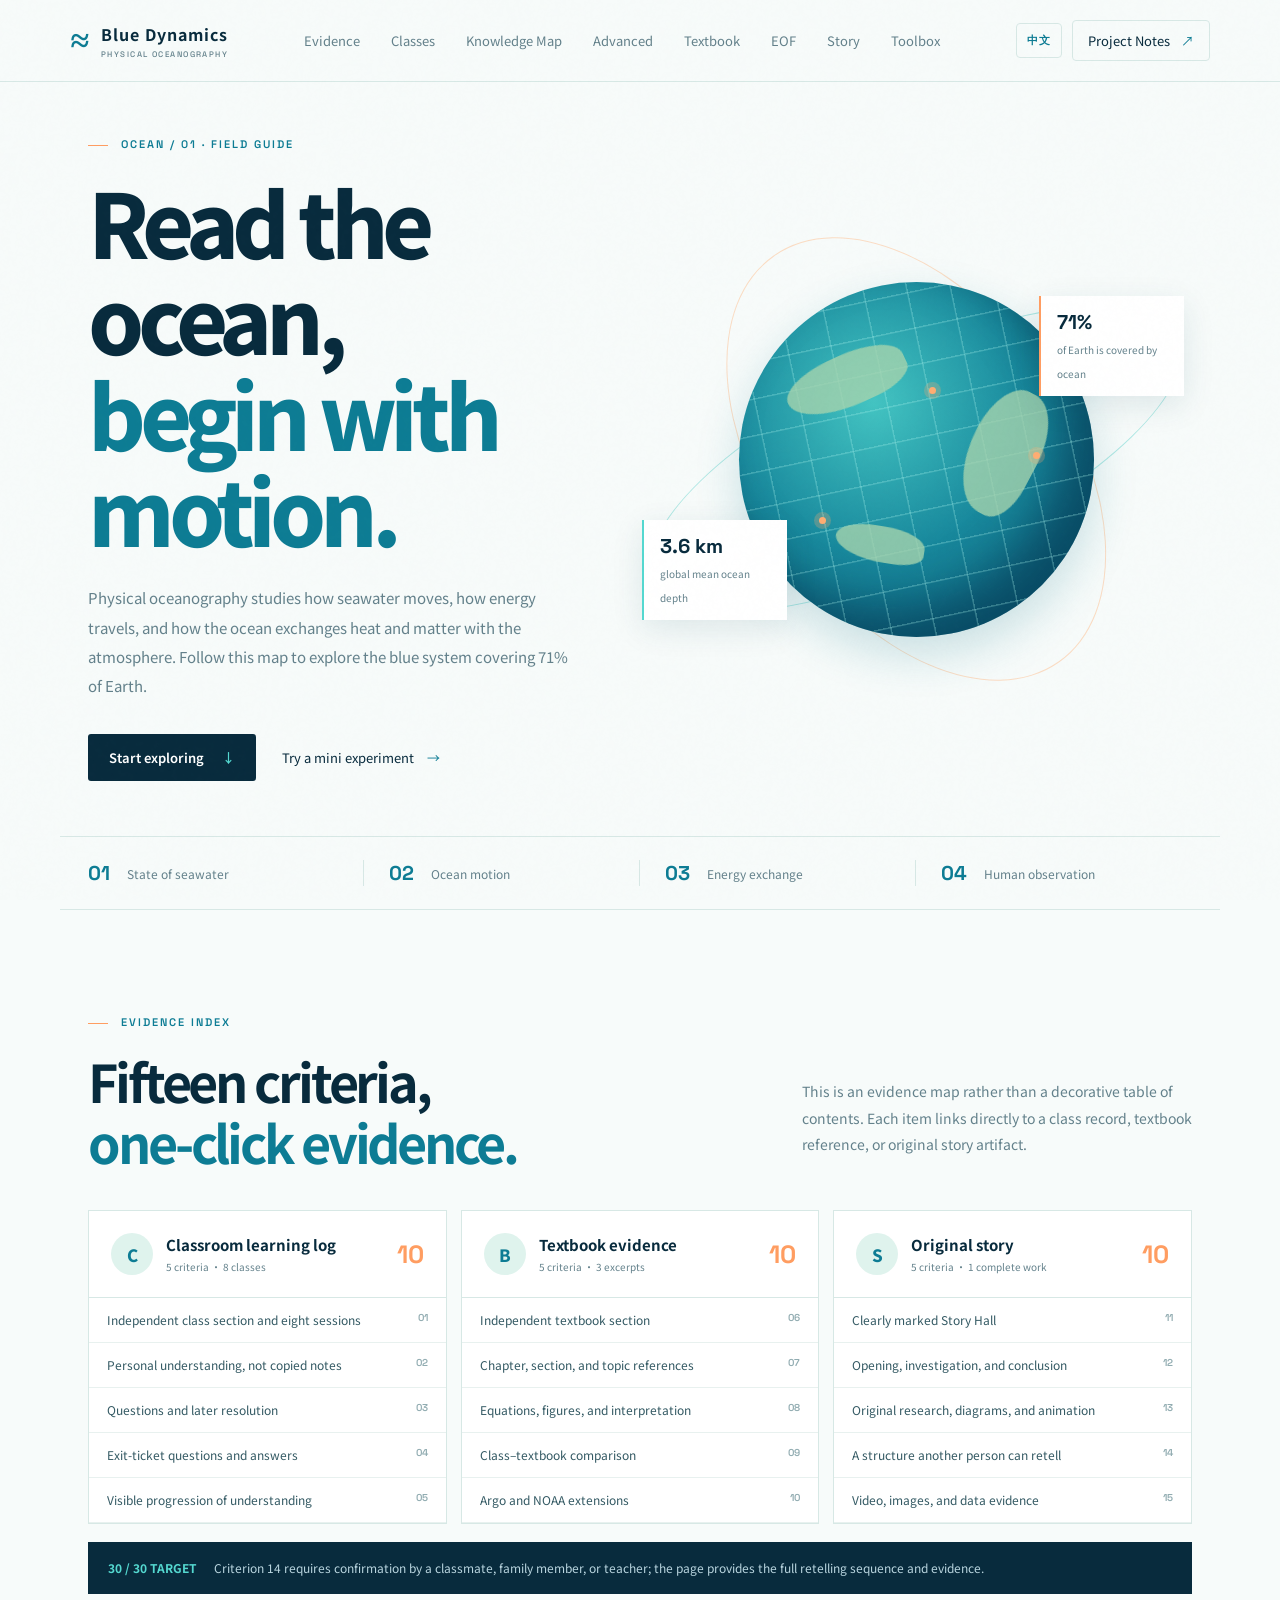
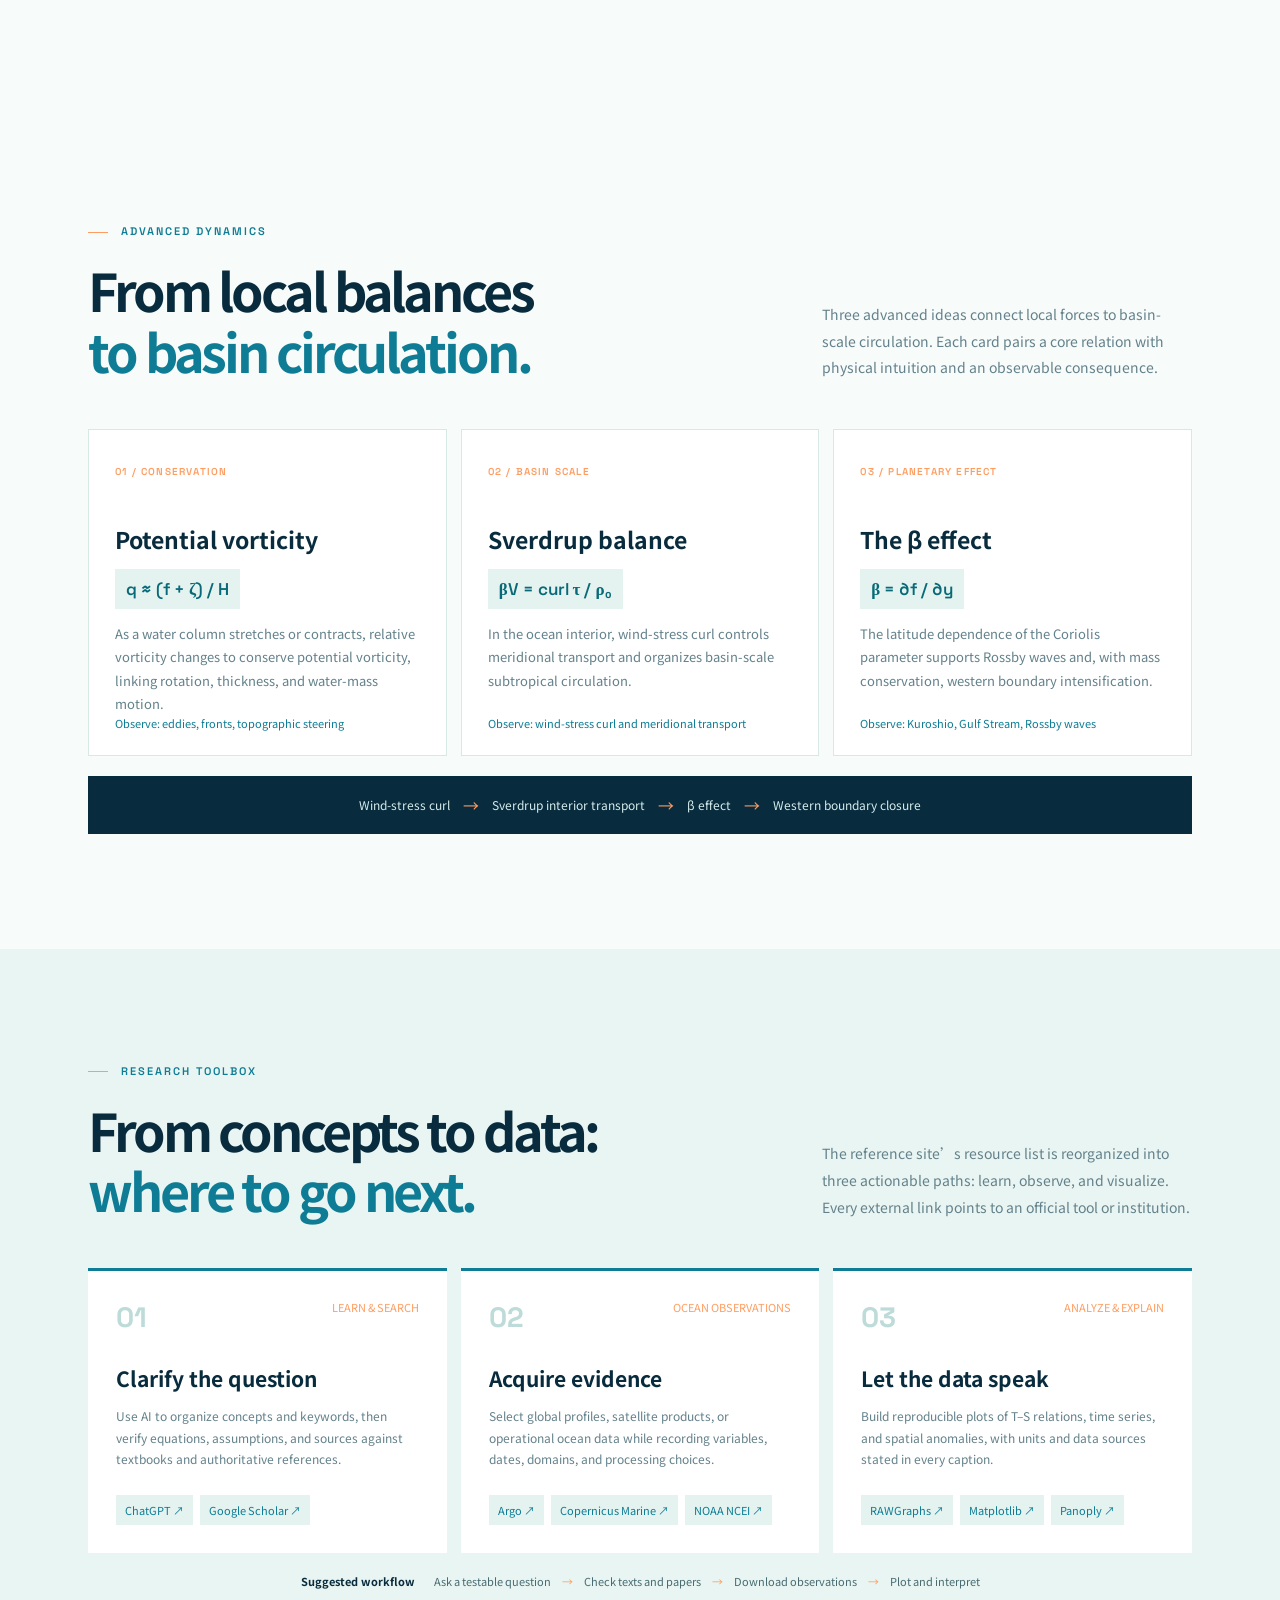
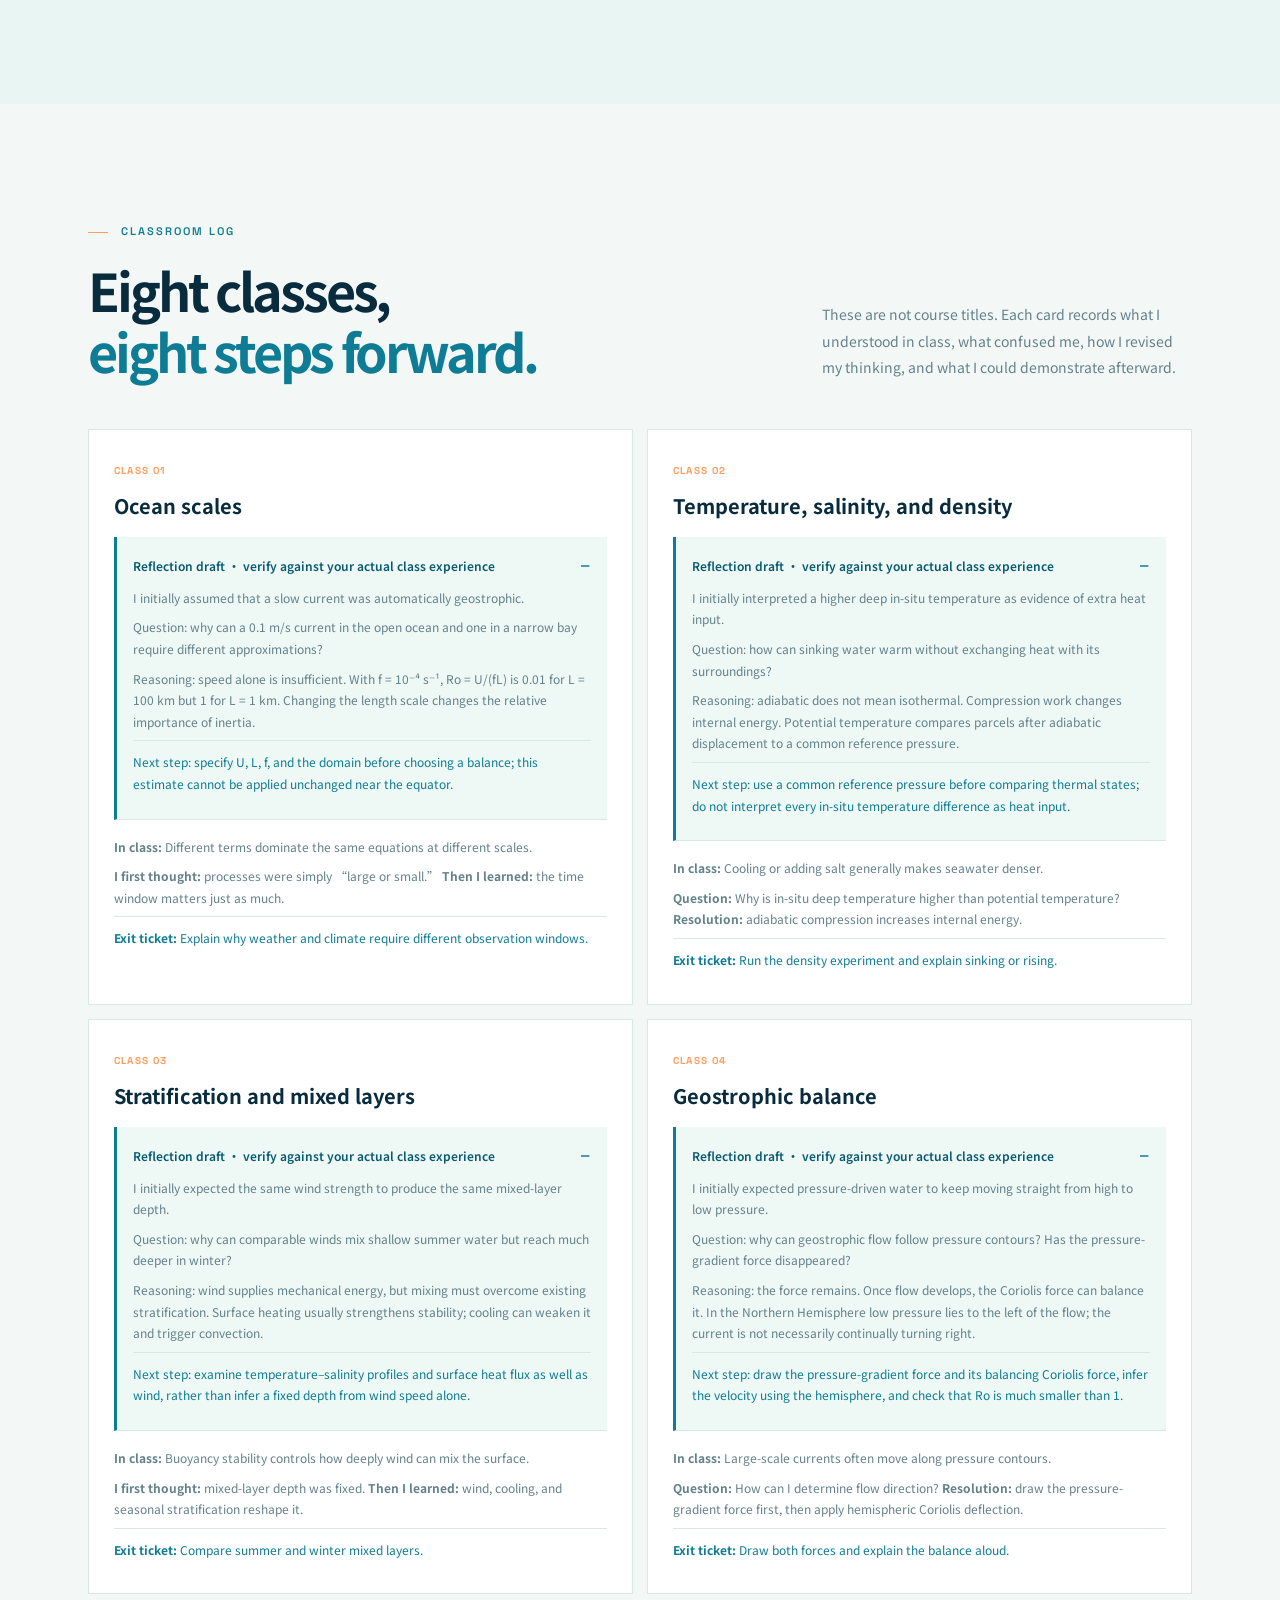
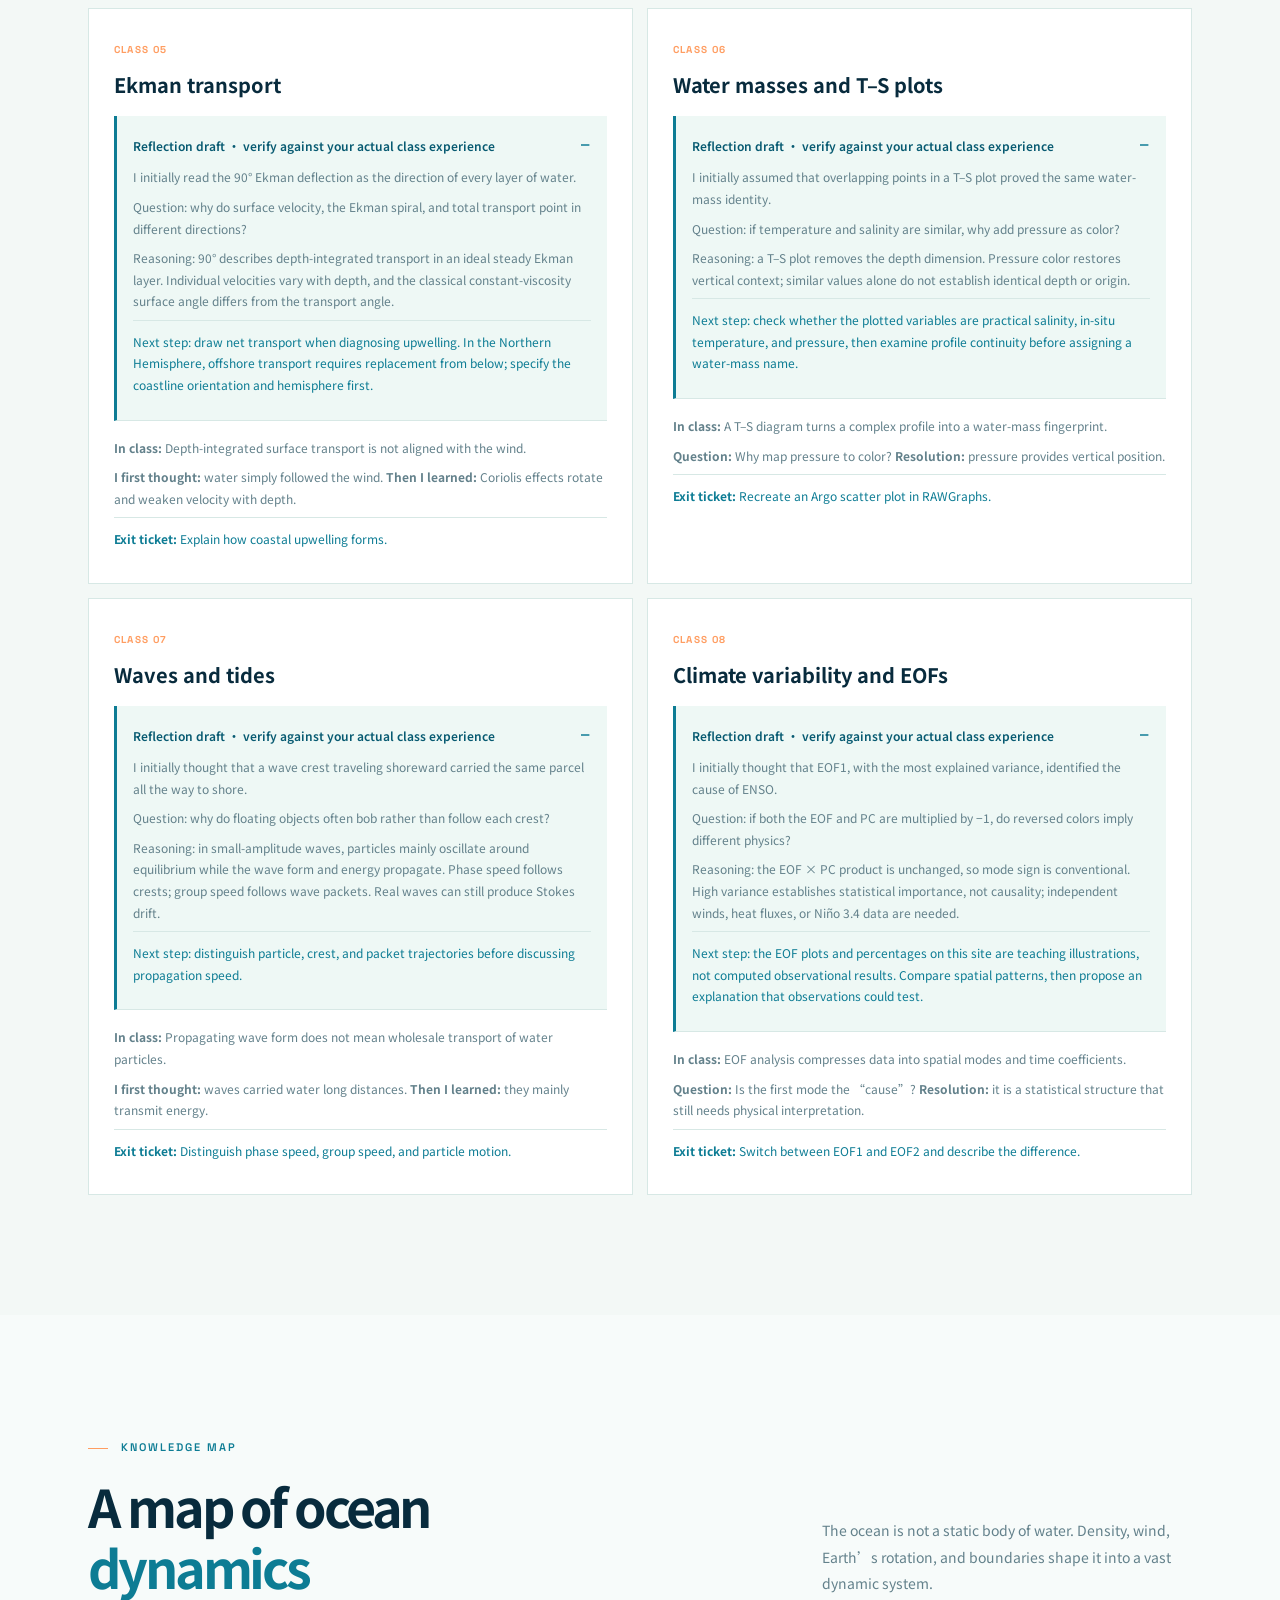
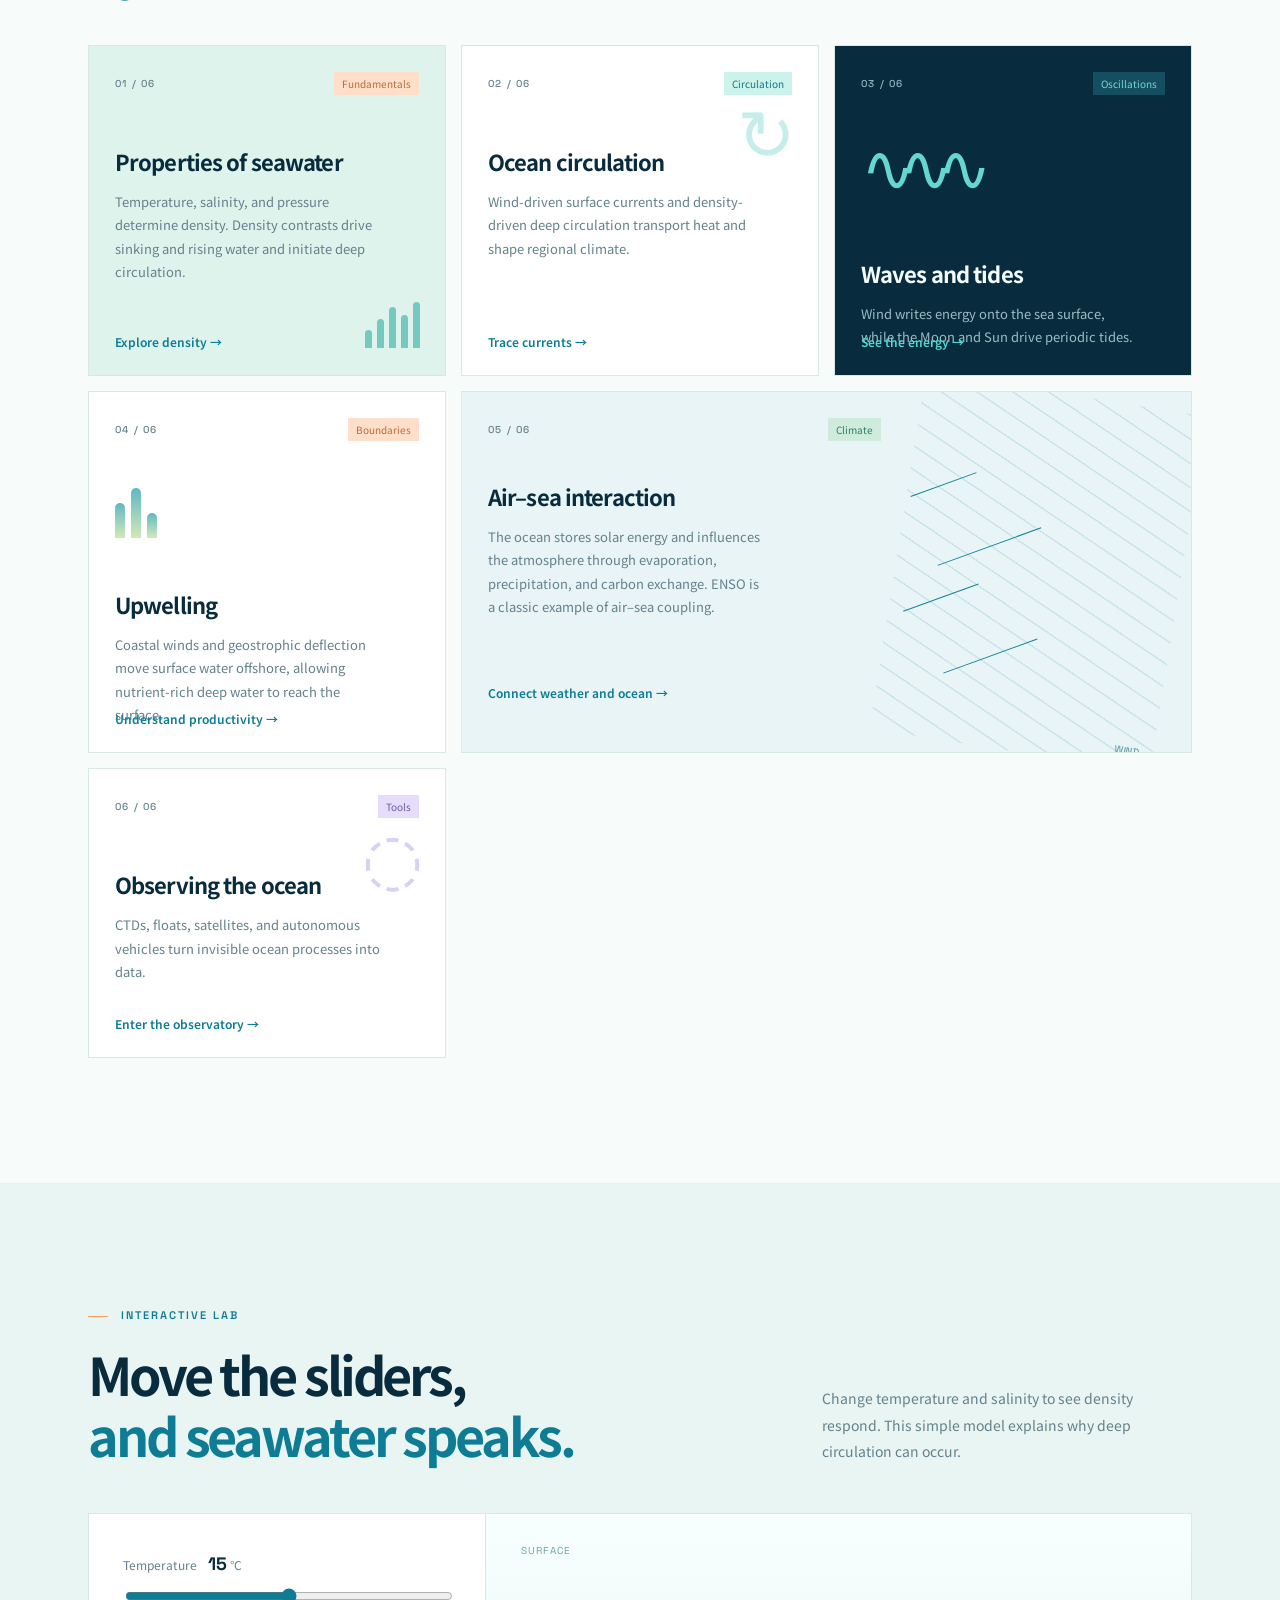
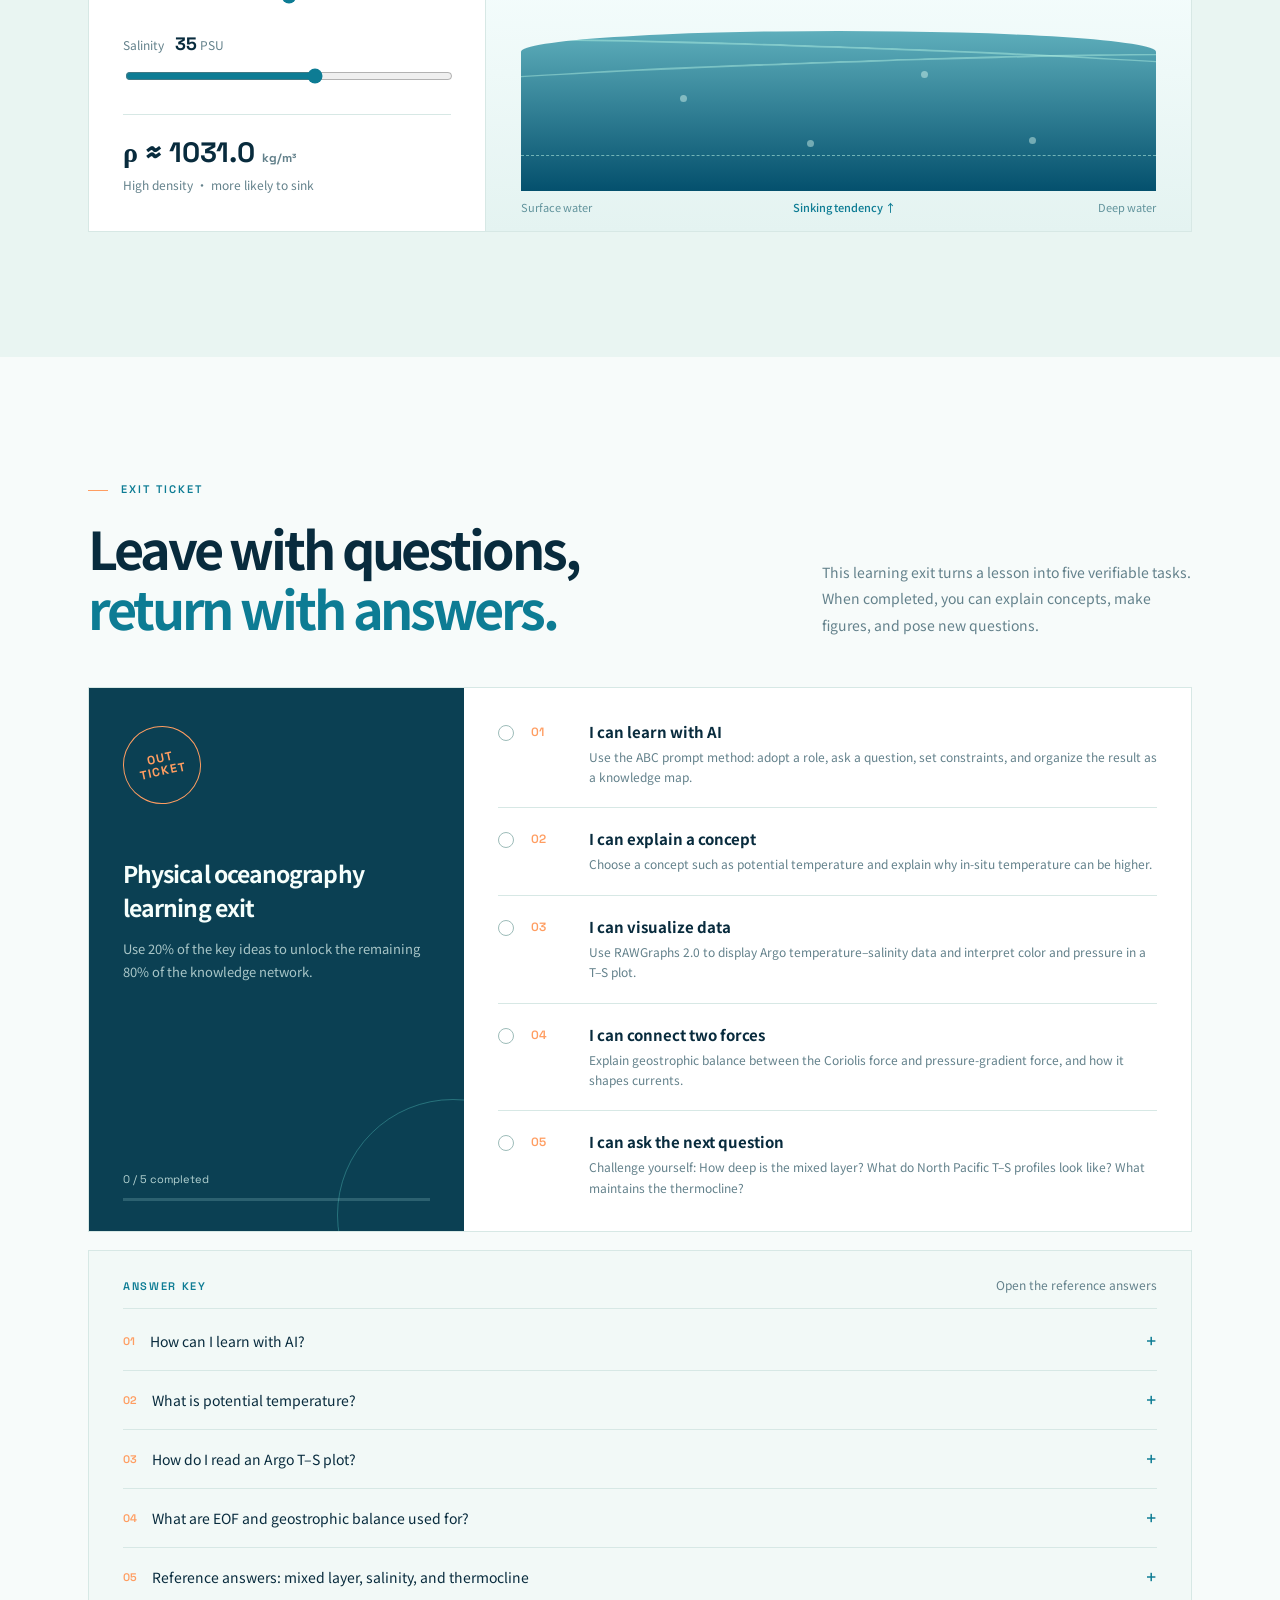
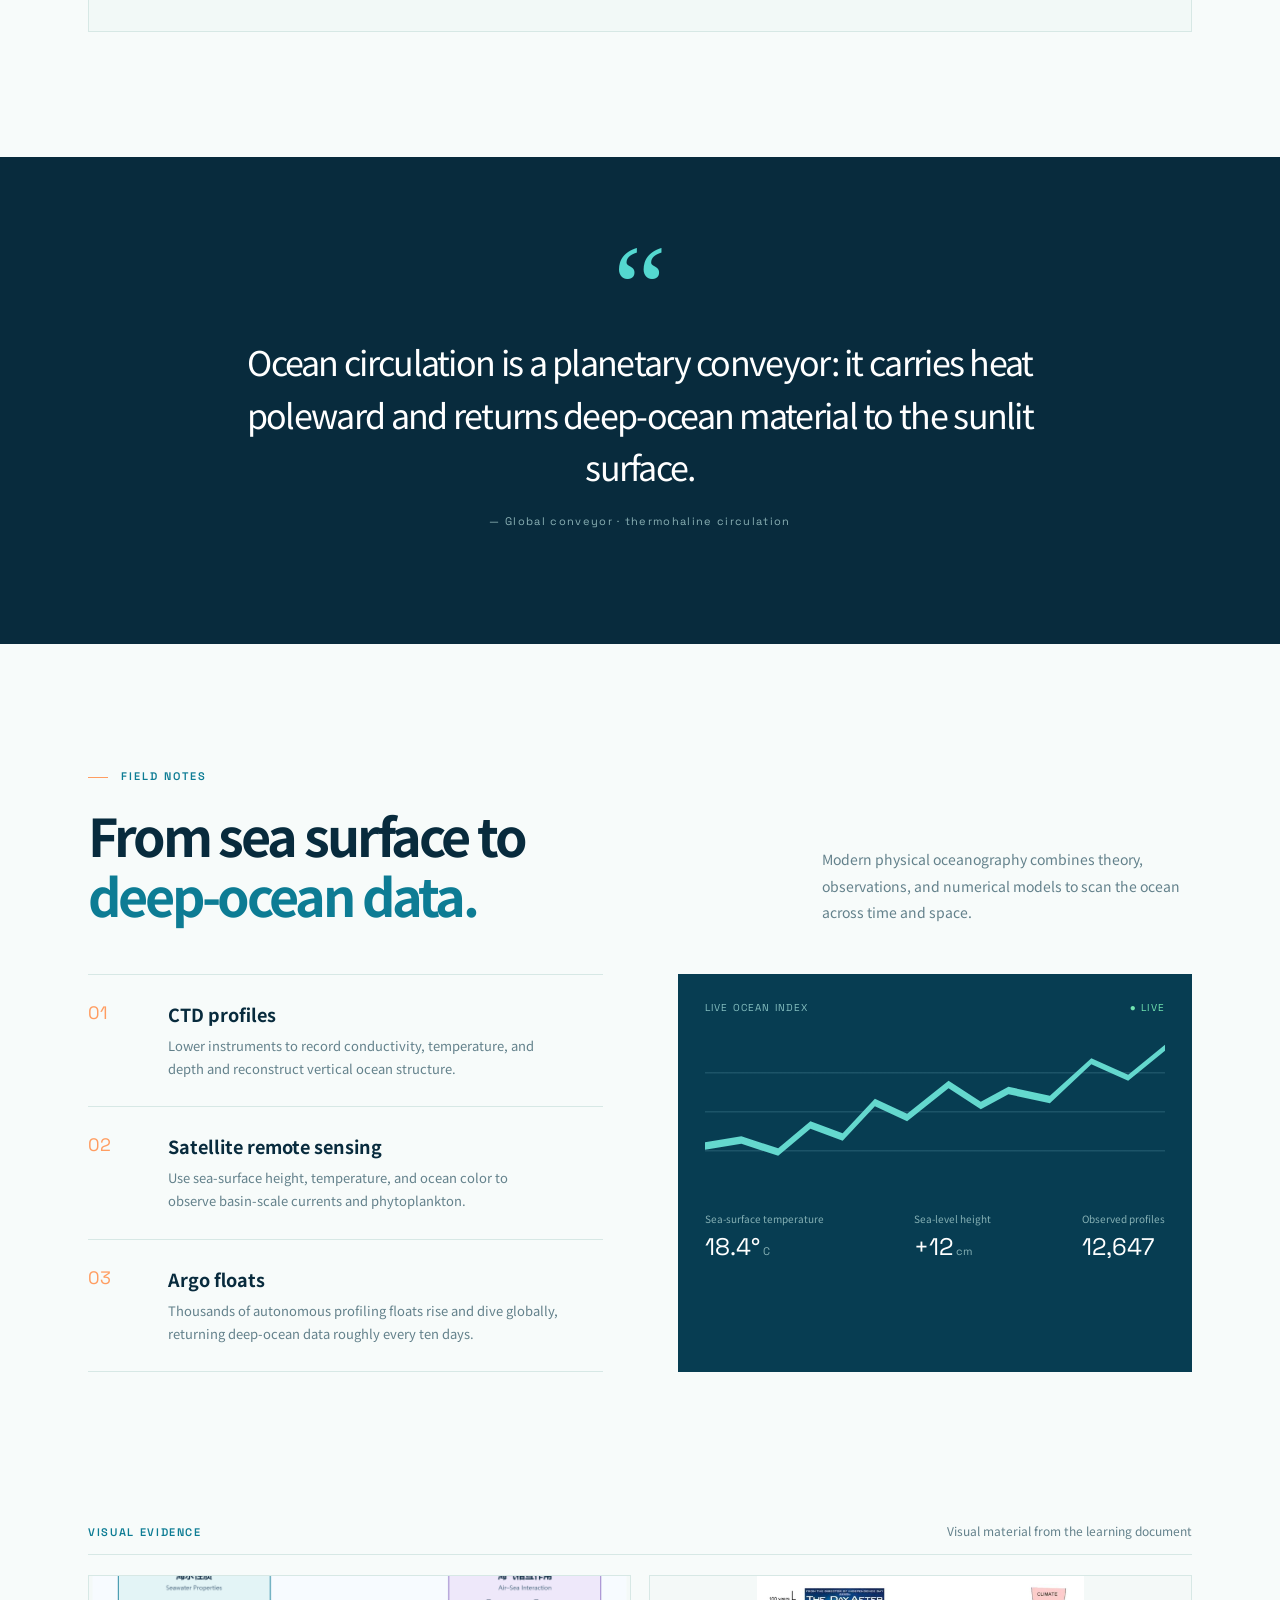
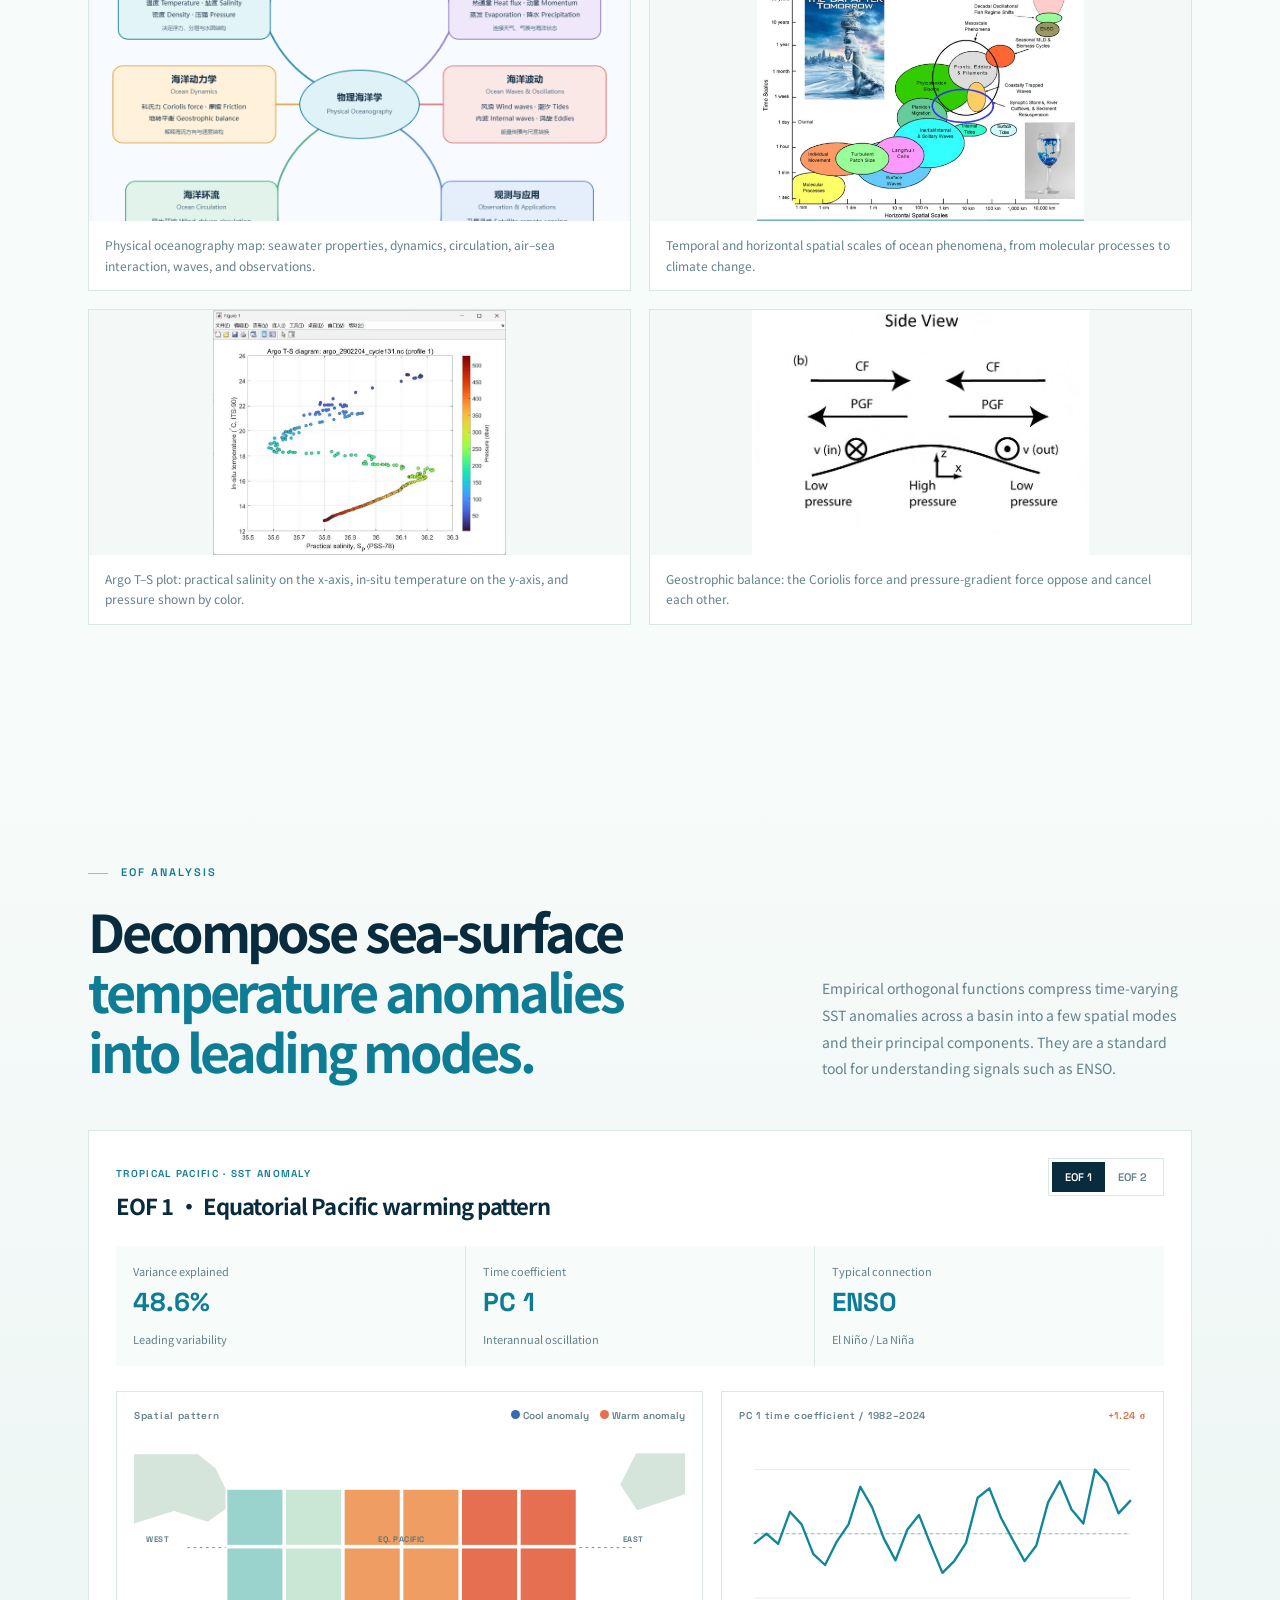
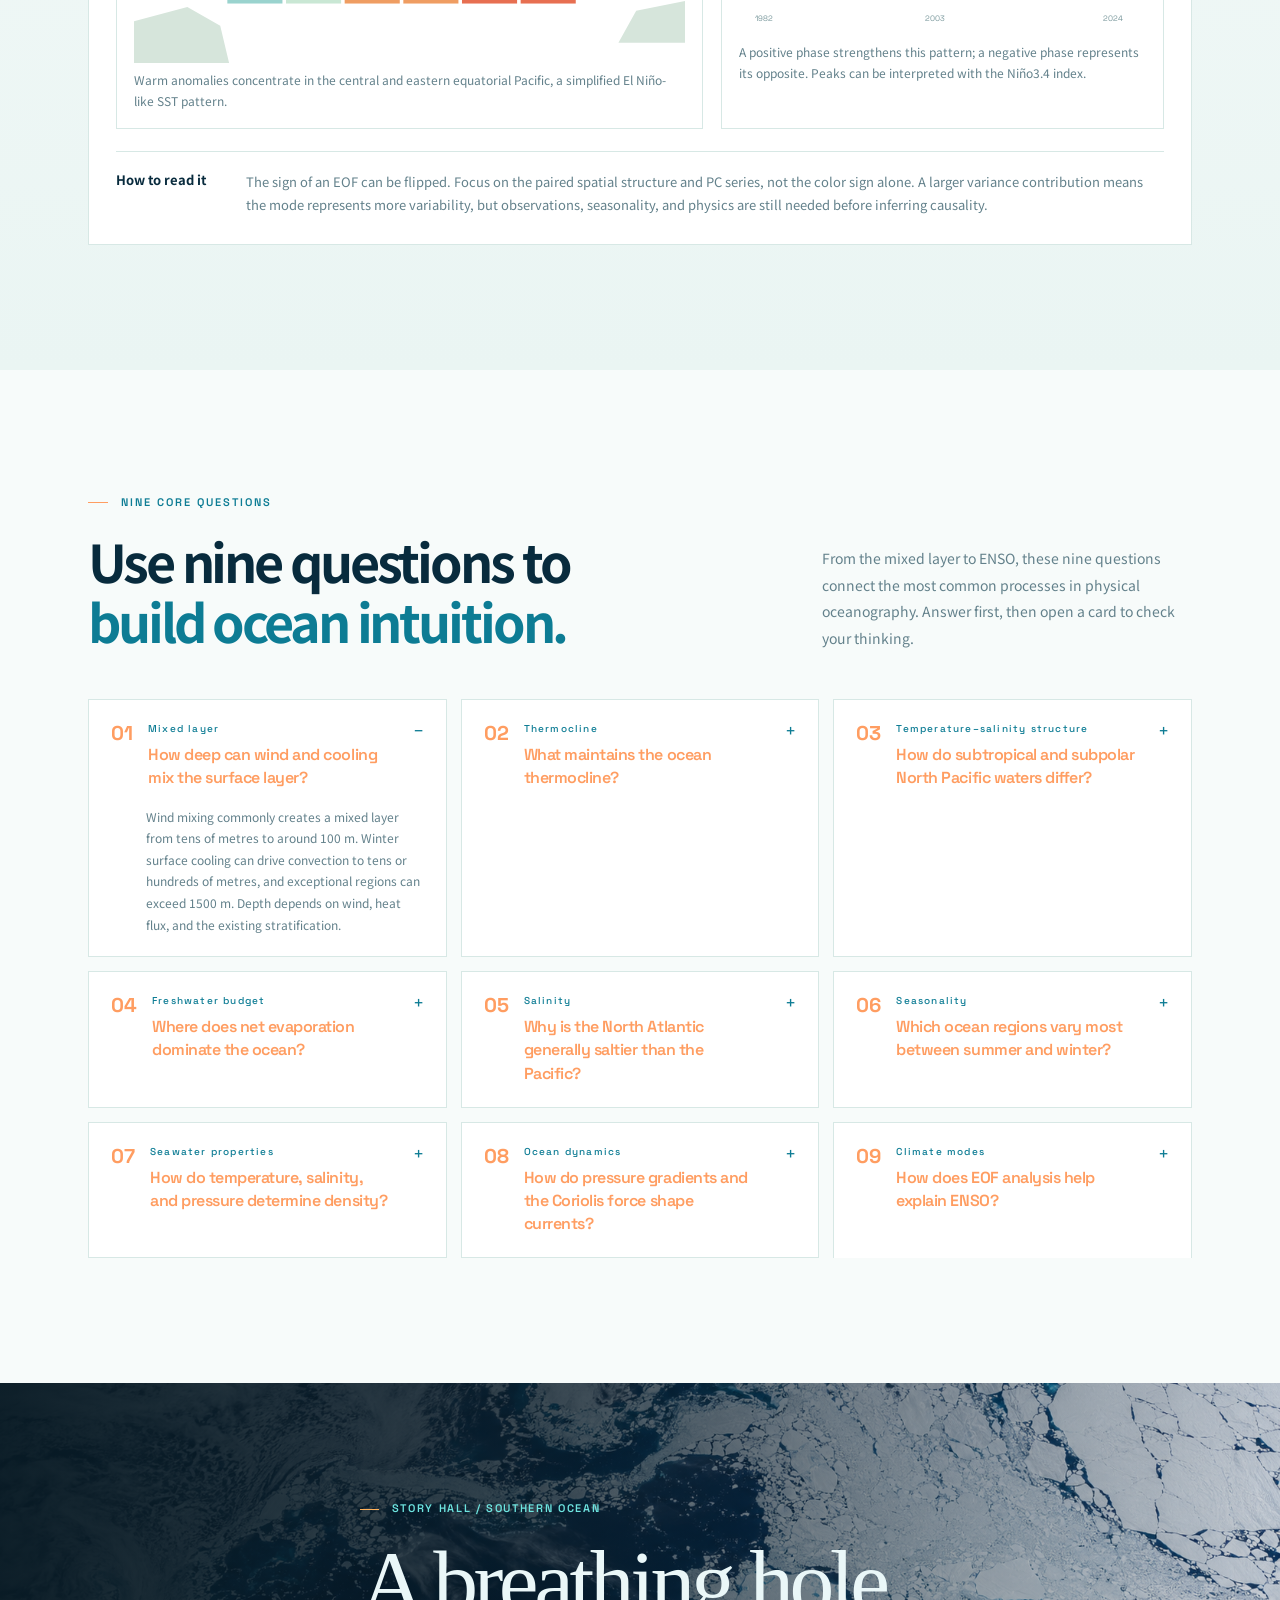
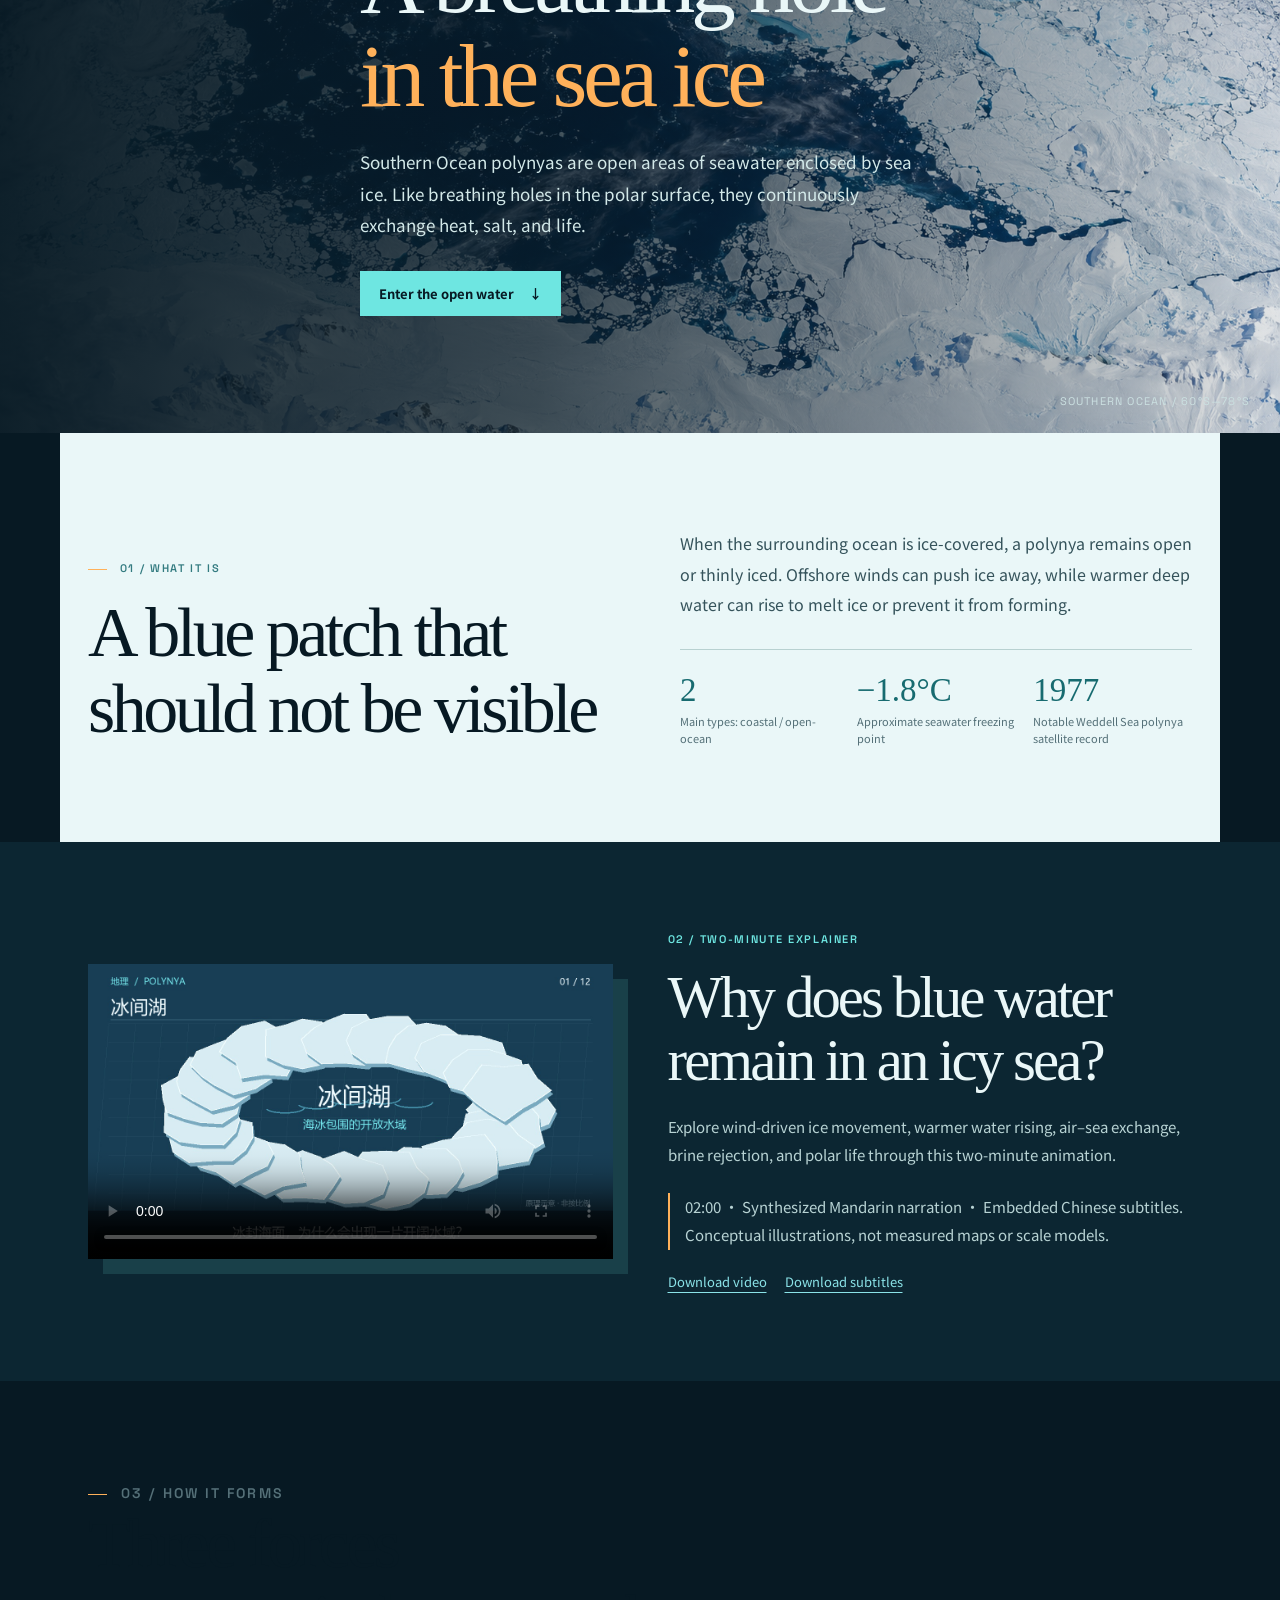
==== commit 4e1898b2: "Expand bilingual classroom reflection drafts with concrete reasoning" ====
--- a/en.html
+++ b/en.html
@@ -52,14 +52,14 @@
       <article><b>03</b><span>ANALYZE &amp; EXPLAIN</span><h3>Let the data speak</h3><p>Build reproducible plots of T–S relations, time series, and spatial anomalies, with units and data sources stated in every caption.</p><div><a href="https://www.rawgraphs.io/" target="_blank" rel="noreferrer">RAWGraphs ↗</a><a href="https://matplotlib.org/" target="_blank" rel="noreferrer">Matplotlib ↗</a><a href="https://www.giss.nasa.gov/tools/panoply/" target="_blank" rel="noreferrer">Panoply ↗</a></div></article>
     </div><div class="workflow-line"><b>Suggested workflow</b><span>Ask a testable question</span><i>→</i><span>Check texts and papers</span><i>→</i><span>Download observations</span><i>→</i><span>Plot and interpret</span></div></div></section>
     <section id="classroom" class="classroom section-wrap"><div class="section-heading"><div><p class="eyebrow"><i></i> CLASSROOM LOG</p><h2>Eight classes,<br><em>eight steps forward.</em></h2></div><p>These are not course titles. Each card records what I understood in class, what confused me, how I revised my thinking, and what I could demonstrate afterward.</p></div><div class="lesson-grid">
-      <article><span>CLASS 01</span><h3>Ocean scales</h3><p><b>In class:</b> Different terms dominate the same equations at different scales.</p><p><b>I first thought:</b> processes were simply “large or small.” <b>Then I learned:</b> the time window matters just as much.</p><p><b>Exit ticket:</b> Explain why weather and climate require different observation windows.</p></article>
-      <article><span>CLASS 02</span><h3>Temperature, salinity, and density</h3><p><b>In class:</b> Cooling or adding salt generally makes seawater denser.</p><p><b>Question:</b> Why is in-situ deep temperature higher than potential temperature? <b>Resolution:</b> adiabatic compression increases internal energy.</p><p><b>Exit ticket:</b> Run the density experiment and explain sinking or rising.</p></article>
-      <article><span>CLASS 03</span><h3>Stratification and mixed layers</h3><p><b>In class:</b> Buoyancy stability controls how deeply wind can mix the surface.</p><p><b>I first thought:</b> mixed-layer depth was fixed. <b>Then I learned:</b> wind, cooling, and seasonal stratification reshape it.</p><p><b>Exit ticket:</b> Compare summer and winter mixed layers.</p></article>
-      <article><span>CLASS 04</span><h3>Geostrophic balance</h3><p><b>In class:</b> Large-scale currents often move along pressure contours.</p><p><b>Question:</b> How can I determine flow direction? <b>Resolution:</b> draw the pressure-gradient force first, then apply hemispheric Coriolis deflection.</p><p><b>Exit ticket:</b> Draw both forces and explain the balance aloud.</p></article>
-      <article><span>CLASS 05</span><h3>Ekman transport</h3><p><b>In class:</b> Depth-integrated surface transport is not aligned with the wind.</p><p><b>I first thought:</b> water simply followed the wind. <b>Then I learned:</b> Coriolis effects rotate and weaken velocity with depth.</p><p><b>Exit ticket:</b> Explain how coastal upwelling forms.</p></article>
-      <article><span>CLASS 06</span><h3>Water masses and T–S plots</h3><p><b>In class:</b> A T–S diagram turns a complex profile into a water-mass fingerprint.</p><p><b>Question:</b> Why map pressure to color? <b>Resolution:</b> pressure provides vertical position.</p><p><b>Exit ticket:</b> Recreate an Argo scatter plot in RAWGraphs.</p></article>
-      <article><span>CLASS 07</span><h3>Waves and tides</h3><p><b>In class:</b> Propagating wave form does not mean wholesale transport of water particles.</p><p><b>I first thought:</b> waves carried water long distances. <b>Then I learned:</b> they mainly transmit energy.</p><p><b>Exit ticket:</b> Distinguish phase speed, group speed, and particle motion.</p></article>
-      <article><span>CLASS 08</span><h3>Climate variability and EOFs</h3><p><b>In class:</b> EOF analysis compresses data into spatial modes and time coefficients.</p><p><b>Question:</b> Is the first mode the “cause”? <b>Resolution:</b> it is a statistical structure that still needs physical interpretation.</p><p><b>Exit ticket:</b> Switch between EOF1 and EOF2 and describe the difference.</p></article>
+      <article><span>CLASS 01</span><h3>Ocean scales</h3><details class="reflection-record" open style="margin:16px 0;padding:16px;border-left:3px solid #0d7c94;background:#eef8f5"><summary style="cursor:pointer;font-weight:600;font-size:12px;color:#075a71">Reflection draft · verify against your actual class experience</summary><p>I initially assumed that a slow current was automatically geostrophic.</p><p>Question: why can a 0.1 m/s current in the open ocean and one in a narrow bay require different approximations?</p><p>Reasoning: speed alone is insufficient. With f = 10⁻⁴ s⁻¹, Ro = U/(fL) is 0.01 for L = 100 km but 1 for L = 1 km. Changing the length scale changes the relative importance of inertia.</p><p>Next step: specify U, L, f, and the domain before choosing a balance; this estimate cannot be applied unchanged near the equator.</p></details><p><b>In class:</b> Different terms dominate the same equations at different scales.</p><p><b>I first thought:</b> processes were simply “large or small.” <b>Then I learned:</b> the time window matters just as much.</p><p><b>Exit ticket:</b> Explain why weather and climate require different observation windows.</p></article>
+      <article><span>CLASS 02</span><h3>Temperature, salinity, and density</h3><details class="reflection-record" open style="margin:16px 0;padding:16px;border-left:3px solid #0d7c94;background:#eef8f5"><summary style="cursor:pointer;font-weight:600;font-size:12px;color:#075a71">Reflection draft · verify against your actual class experience</summary><p>I initially interpreted a higher deep in-situ temperature as evidence of extra heat input.</p><p>Question: how can sinking water warm without exchanging heat with its surroundings?</p><p>Reasoning: adiabatic does not mean isothermal. Compression work changes internal energy. Potential temperature compares parcels after adiabatic displacement to a common reference pressure.</p><p>Next step: use a common reference pressure before comparing thermal states; do not interpret every in-situ temperature difference as heat input.</p></details><p><b>In class:</b> Cooling or adding salt generally makes seawater denser.</p><p><b>Question:</b> Why is in-situ deep temperature higher than potential temperature? <b>Resolution:</b> adiabatic compression increases internal energy.</p><p><b>Exit ticket:</b> Run the density experiment and explain sinking or rising.</p></article>
+      <article><span>CLASS 03</span><h3>Stratification and mixed layers</h3><details class="reflection-record" open style="margin:16px 0;padding:16px;border-left:3px solid #0d7c94;background:#eef8f5"><summary style="cursor:pointer;font-weight:600;font-size:12px;color:#075a71">Reflection draft · verify against your actual class experience</summary><p>I initially expected the same wind strength to produce the same mixed-layer depth.</p><p>Question: why can comparable winds mix shallow summer water but reach much deeper in winter?</p><p>Reasoning: wind supplies mechanical energy, but mixing must overcome existing stratification. Surface heating usually strengthens stability; cooling can weaken it and trigger convection.</p><p>Next step: examine temperature–salinity profiles and surface heat flux as well as wind, rather than infer a fixed depth from wind speed alone.</p></details><p><b>In class:</b> Buoyancy stability controls how deeply wind can mix the surface.</p><p><b>I first thought:</b> mixed-layer depth was fixed. <b>Then I learned:</b> wind, cooling, and seasonal stratification reshape it.</p><p><b>Exit ticket:</b> Compare summer and winter mixed layers.</p></article>
+      <article><span>CLASS 04</span><h3>Geostrophic balance</h3><details class="reflection-record" open style="margin:16px 0;padding:16px;border-left:3px solid #0d7c94;background:#eef8f5"><summary style="cursor:pointer;font-weight:600;font-size:12px;color:#075a71">Reflection draft · verify against your actual class experience</summary><p>I initially expected pressure-driven water to keep moving straight from high to low pressure.</p><p>Question: why can geostrophic flow follow pressure contours? Has the pressure-gradient force disappeared?</p><p>Reasoning: the force remains. Once flow develops, the Coriolis force can balance it. In the Northern Hemisphere low pressure lies to the left of the flow; the current is not necessarily continually turning right.</p><p>Next step: draw the pressure-gradient force and its balancing Coriolis force, infer the velocity using the hemisphere, and check that Ro is much smaller than 1.</p></details><p><b>In class:</b> Large-scale currents often move along pressure contours.</p><p><b>Question:</b> How can I determine flow direction? <b>Resolution:</b> draw the pressure-gradient force first, then apply hemispheric Coriolis deflection.</p><p><b>Exit ticket:</b> Draw both forces and explain the balance aloud.</p></article>
+      <article><span>CLASS 05</span><h3>Ekman transport</h3><details class="reflection-record" open style="margin:16px 0;padding:16px;border-left:3px solid #0d7c94;background:#eef8f5"><summary style="cursor:pointer;font-weight:600;font-size:12px;color:#075a71">Reflection draft · verify against your actual class experience</summary><p>I initially read the 90° Ekman deflection as the direction of every layer of water.</p><p>Question: why do surface velocity, the Ekman spiral, and total transport point in different directions?</p><p>Reasoning: 90° describes depth-integrated transport in an ideal steady Ekman layer. Individual velocities vary with depth, and the classical constant-viscosity surface angle differs from the transport angle.</p><p>Next step: draw net transport when diagnosing upwelling. In the Northern Hemisphere, offshore transport requires replacement from below; specify the coastline orientation and hemisphere first.</p></details><p><b>In class:</b> Depth-integrated surface transport is not aligned with the wind.</p><p><b>I first thought:</b> water simply followed the wind. <b>Then I learned:</b> Coriolis effects rotate and weaken velocity with depth.</p><p><b>Exit ticket:</b> Explain how coastal upwelling forms.</p></article>
+      <article><span>CLASS 06</span><h3>Water masses and T–S plots</h3><details class="reflection-record" open style="margin:16px 0;padding:16px;border-left:3px solid #0d7c94;background:#eef8f5"><summary style="cursor:pointer;font-weight:600;font-size:12px;color:#075a71">Reflection draft · verify against your actual class experience</summary><p>I initially assumed that overlapping points in a T–S plot proved the same water-mass identity.</p><p>Question: if temperature and salinity are similar, why add pressure as color?</p><p>Reasoning: a T–S plot removes the depth dimension. Pressure color restores vertical context; similar values alone do not establish identical depth or origin.</p><p>Next step: check whether the plotted variables are practical salinity, in-situ temperature, and pressure, then examine profile continuity before assigning a water-mass name.</p></details><p><b>In class:</b> A T–S diagram turns a complex profile into a water-mass fingerprint.</p><p><b>Question:</b> Why map pressure to color? <b>Resolution:</b> pressure provides vertical position.</p><p><b>Exit ticket:</b> Recreate an Argo scatter plot in RAWGraphs.</p></article>
+      <article><span>CLASS 07</span><h3>Waves and tides</h3><details class="reflection-record" open style="margin:16px 0;padding:16px;border-left:3px solid #0d7c94;background:#eef8f5"><summary style="cursor:pointer;font-weight:600;font-size:12px;color:#075a71">Reflection draft · verify against your actual class experience</summary><p>I initially thought that a wave crest traveling shoreward carried the same parcel all the way to shore.</p><p>Question: why do floating objects often bob rather than follow each crest?</p><p>Reasoning: in small-amplitude waves, particles mainly oscillate around equilibrium while the wave form and energy propagate. Phase speed follows crests; group speed follows wave packets. Real waves can still produce Stokes drift.</p><p>Next step: distinguish particle, crest, and packet trajectories before discussing propagation speed.</p></details><p><b>In class:</b> Propagating wave form does not mean wholesale transport of water particles.</p><p><b>I first thought:</b> waves carried water long distances. <b>Then I learned:</b> they mainly transmit energy.</p><p><b>Exit ticket:</b> Distinguish phase speed, group speed, and particle motion.</p></article>
+      <article><span>CLASS 08</span><h3>Climate variability and EOFs</h3><details class="reflection-record" open style="margin:16px 0;padding:16px;border-left:3px solid #0d7c94;background:#eef8f5"><summary style="cursor:pointer;font-weight:600;font-size:12px;color:#075a71">Reflection draft · verify against your actual class experience</summary><p>I initially thought that EOF1, with the most explained variance, identified the cause of ENSO.</p><p>Question: if both the EOF and PC are multiplied by −1, do reversed colors imply different physics?</p><p>Reasoning: the EOF × PC product is unchanged, so mode sign is conventional. High variance establishes statistical importance, not causality; independent winds, heat fluxes, or Niño 3.4 data are needed.</p><p>Next step: the EOF plots and percentages on this site are teaching illustrations, not computed observational results. Compare spatial patterns, then propose an explanation that observations could test.</p></details><p><b>In class:</b> EOF analysis compresses data into spatial modes and time coefficients.</p><p><b>Question:</b> Is the first mode the “cause”? <b>Resolution:</b> it is a statistical structure that still needs physical interpretation.</p><p><b>Exit ticket:</b> Switch between EOF1 and EOF2 and describe the difference.</p></article>
     </div></section>
 
     <section id="explore" class="explore section-wrap">
